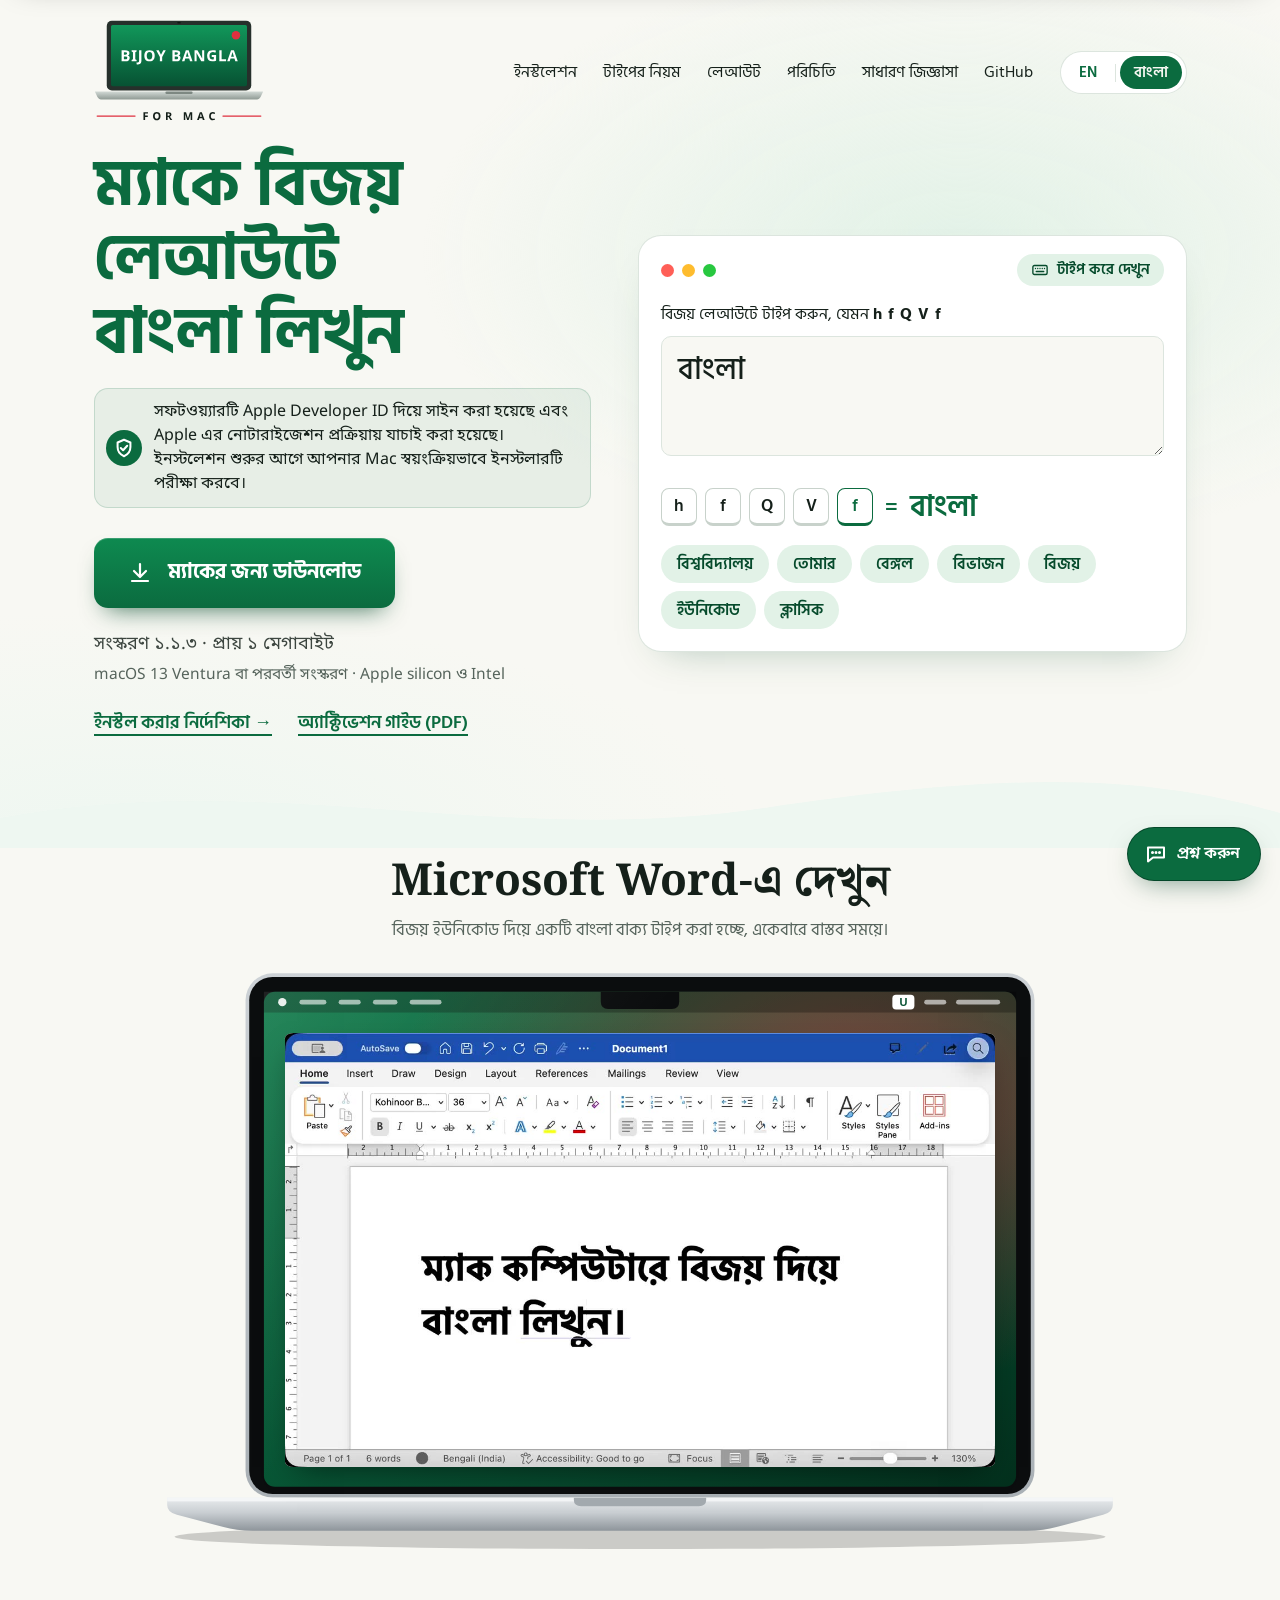
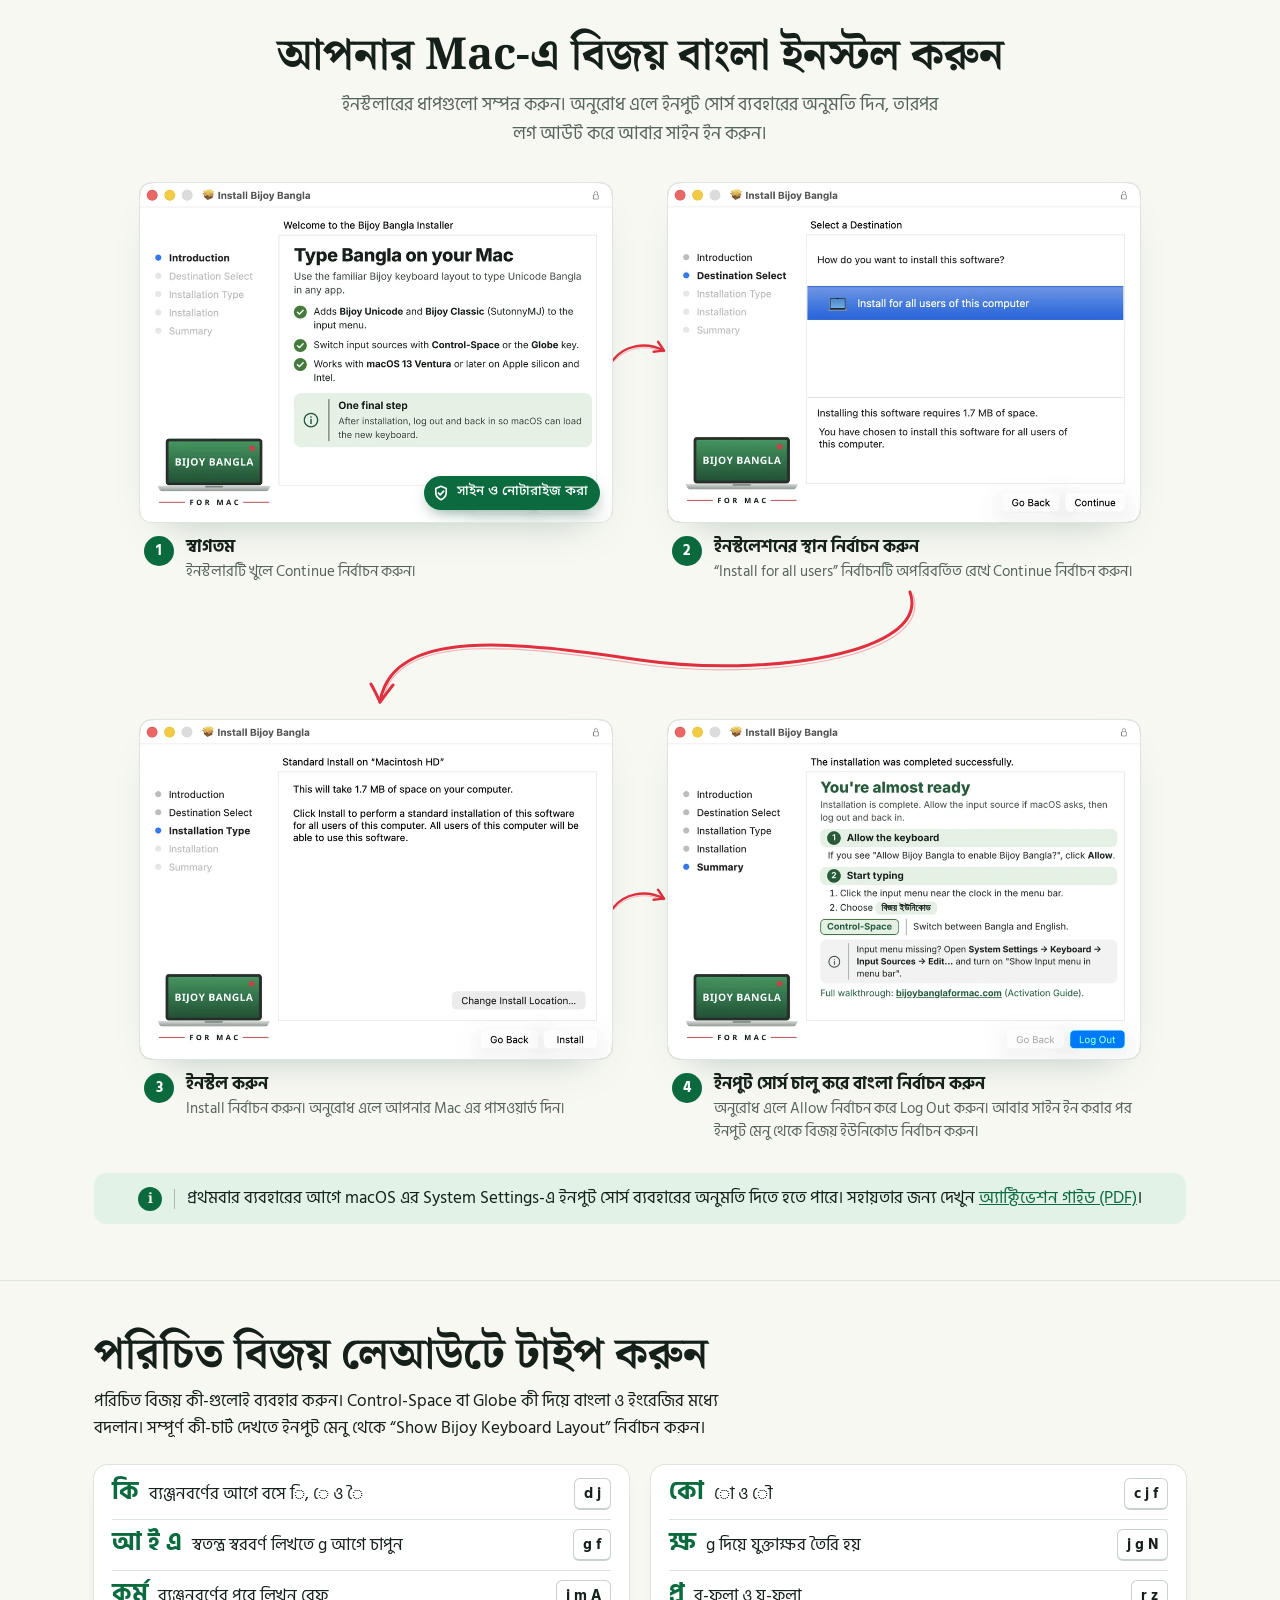
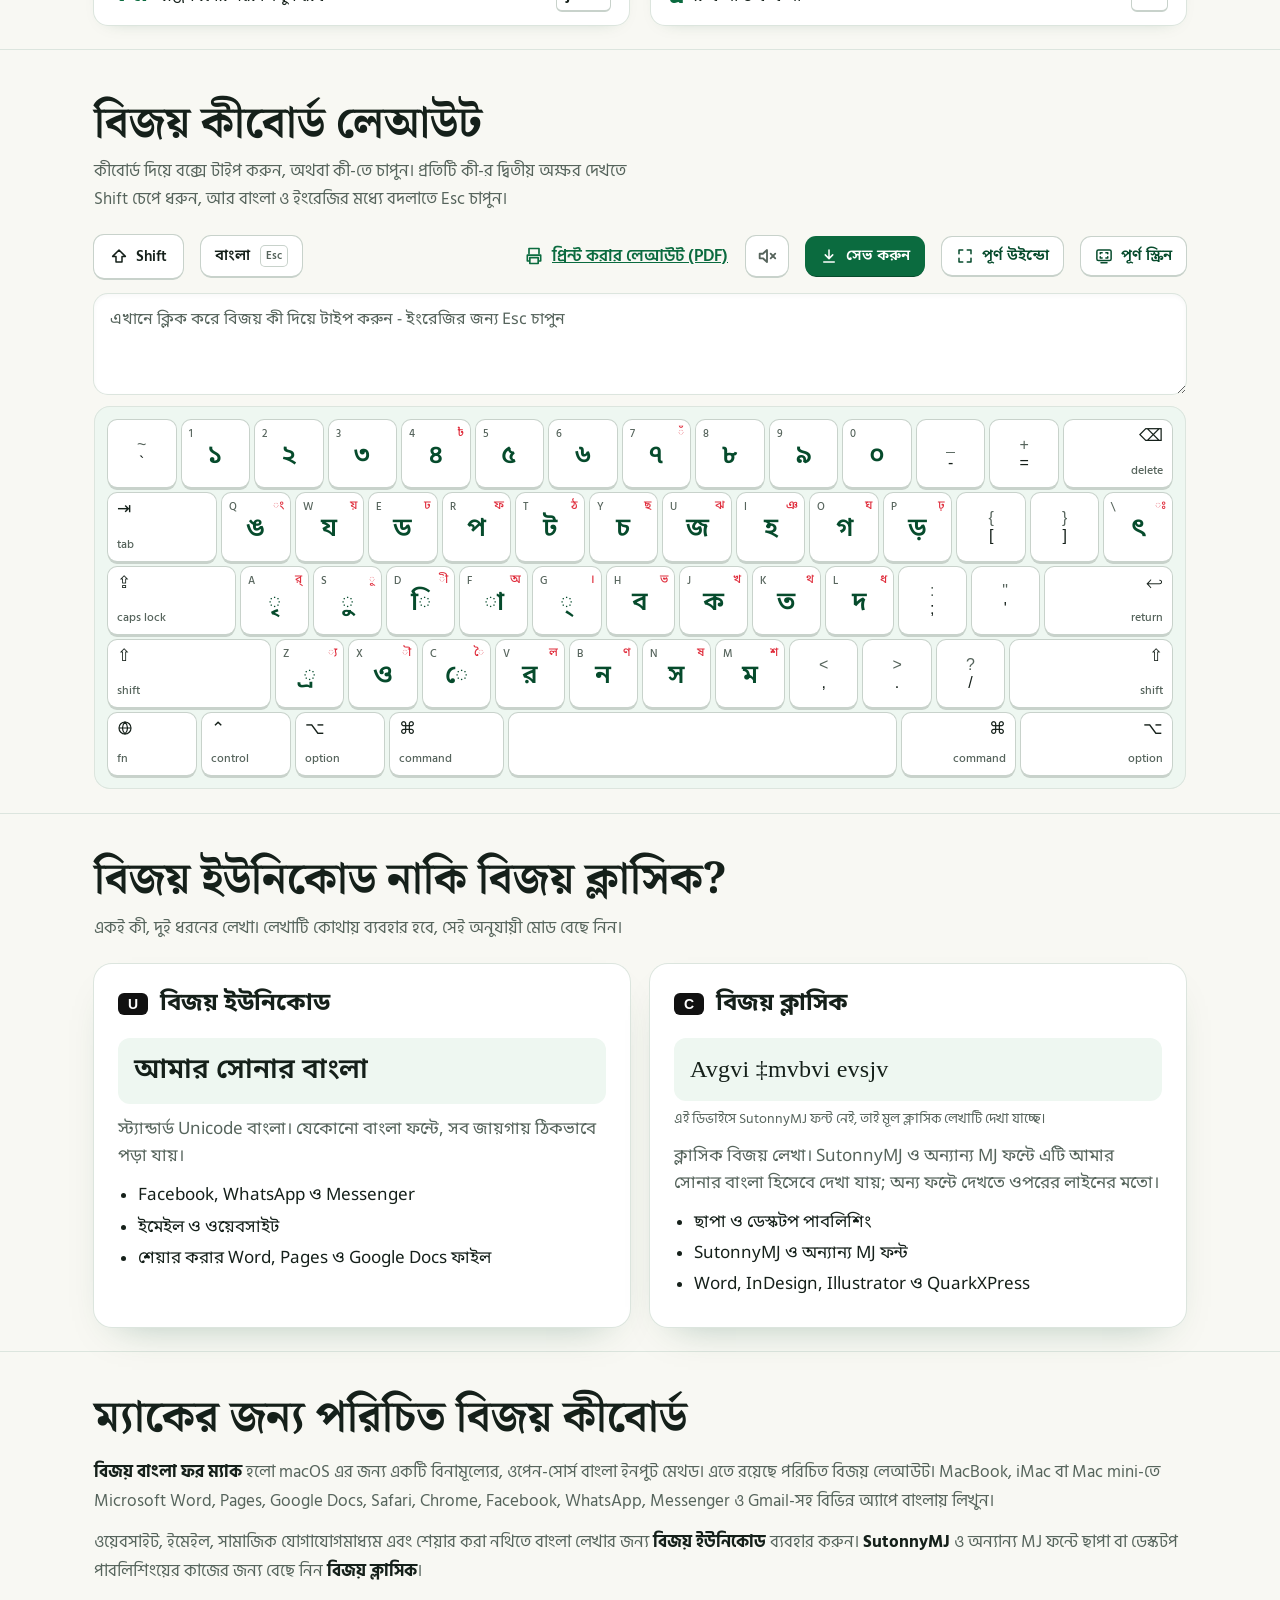
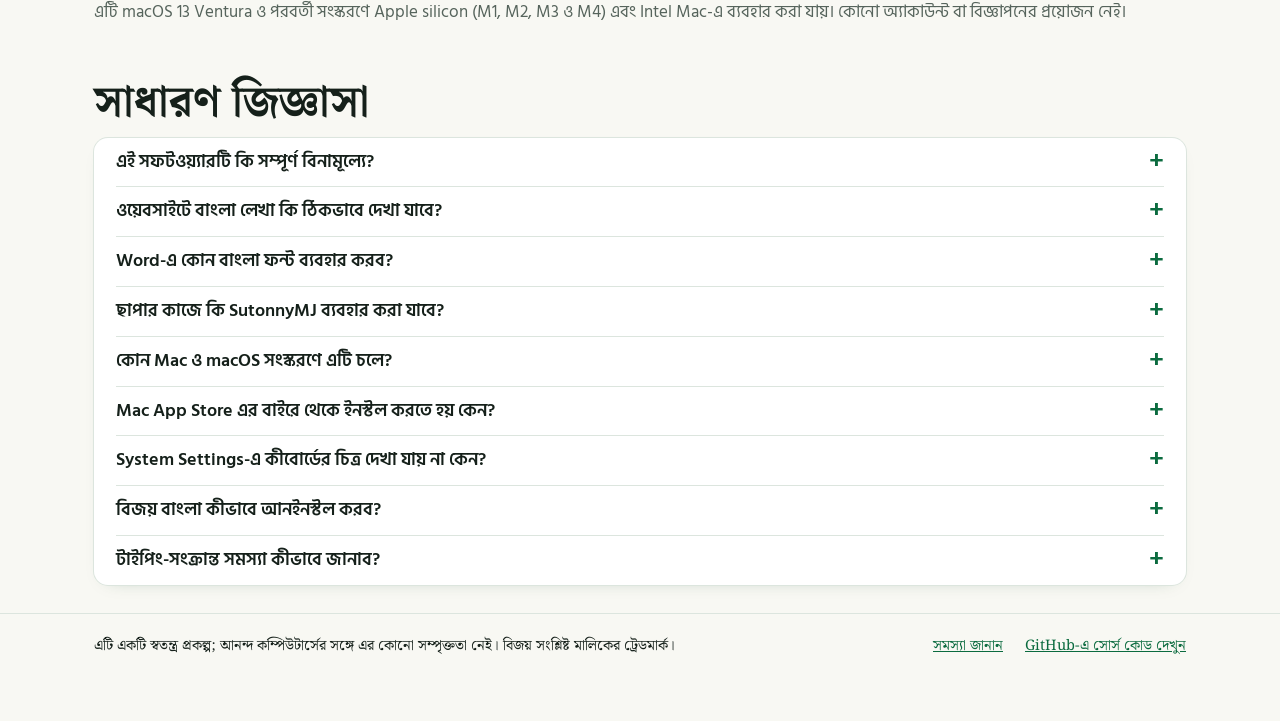
==== docs/bn/index.html @ ac9504be "Ask helper with answers in English and Bangla, keys for any Bangla word, versioned installer downloa" ====
<!DOCTYPE html>
<html lang="bn" data-page="bn">
<head>
<meta charset="utf-8">
<meta name="viewport" content="width=device-width, initial-scale=1">
<title>বিজয় ফর ম্যাক - ম্যাকের জন্য বিনামূল্যের বিজয় বাংলা কীবোর্ড</title>
<meta name="description" content="বিজয় ফর ম্যাক: পরিচিত বিজয় লেআউটে MacBook, iMac ও Mac mini-তে বাংলা লিখুন। ইউনিকোড বাংলা ও SutonnyMJ, macOS 13 ও পরবর্তী সংস্করণের জন্য বিনামূল্যে।">
<meta name="keywords" content="Bijoy for Mac, Bijoy Bangla for Mac, Bijoy Mac, Bijoy keyboard for Mac, Bijoy keyboard for MacBook, Bijoy Bangla MacBook, Bijoy for macOS, Bijoy Bangla macOS, Bijoy Unicode Mac, Bijoy Classic Mac, Bangla keyboard for Mac, Bangla keyboard for MacBook, Bangla keyboard macOS, Bengali keyboard for Mac, Bengali keyboard macOS, Bangla typing on Mac, Bangla typing software for Mac, Bangla input method Mac, Bengali input method Mac, type Bangla on Mac, Bangla font Mac, SutonnyMJ Mac, SutonnyMJ for Mac, MJ font Mac, Bangla DTP Mac, Bijoy Word Mac, Bangla in Microsoft Word Mac, Bijoy Bangla download, Bijoy Bangla free download, free Bangla keyboard, Bijoy Sonoma, Bijoy Sequoia, Bijoy Tahoe, Bijoy Apple silicon, Bijoy M1, বিজয় ফর ম্যাক, বিজয় বাংলা ফর ম্যাক, ম্যাকে বিজয়, ম্যাকবুকে বিজয়, বিজয় কীবোর্ড, বিজয় কিবোর্ড ম্যাক, বিজয় বাংলা ম্যাক, ম্যাকে বাংলা লেখা, ম্যাকে বাংলা টাইপ, ম্যাকবুকে বাংলা লেখা, বাংলা কীবোর্ড ম্যাক, বাংলা কিবোর্ড ম্যাক, বাংলা টাইপ, বিজয় ইউনিকোড, বিজয় ক্লাসিক, সুতন্বী এমজে, সুতন্নি এমজে ম্যাক, বাংলা কীবোর্ড ডাউনলোড, বিজয় ডাউনলোড">
<meta name="author" content="Nasir Ahamed">
<meta name="robots" content="index, follow, max-image-preview:large">
<meta name="theme-color" content="#0B6B3F">
<link rel="canonical" href="https://bijoybanglaformac.com/bn/">
<link rel="alternate" hreflang="en" href="https://bijoybanglaformac.com/">
<link rel="alternate" hreflang="bn" href="https://bijoybanglaformac.com/bn/">
<link rel="alternate" hreflang="x-default" href="https://bijoybanglaformac.com/">
<meta property="og:type" content="website">
<meta property="og:site_name" content="Bijoy Bangla for Mac">
<meta property="og:url" content="https://bijoybanglaformac.com/bn/">
<meta property="og:title" content="বিজয় ফর ম্যাক - ম্যাকের জন্য বিনামূল্যের বিজয় বাংলা কীবোর্ড">
<meta property="og:description" content="বিজয় ফর ম্যাক: পরিচিত বিজয় লেআউটে MacBook, iMac ও Mac mini-তে বাংলা লিখুন। ইউনিকোড বাংলা ও SutonnyMJ, macOS 13 ও পরবর্তী সংস্করণের জন্য বিনামূল্যে।">
<meta property="og:image" content="https://bijoybanglaformac.com/logo.png">
<meta property="og:image:alt" content="Bijoy Bangla for Mac logo: a laptop showing Bijoy Bangla, with FOR MAC underneath">
<meta property="og:locale" content="bn_BD">
<meta property="og:locale:alternate" content="en_GB">
<meta name="twitter:card" content="summary_large_image">
<meta name="twitter:title" content="বিজয় ফর ম্যাক - ম্যাকের জন্য বিনামূল্যের বিজয় বাংলা কীবোর্ড">
<meta name="twitter:description" content="বিজয় ফর ম্যাক: পরিচিত বিজয় লেআউটে MacBook, iMac ও Mac mini-তে বাংলা লিখুন। ইউনিকোড বাংলা ও SutonnyMJ, macOS 13 ও পরবর্তী সংস্করণের জন্য বিনামূল্যে।">
<meta name="twitter:image" content="https://bijoybanglaformac.com/logo.png">
<script type="application/ld+json">
[
 {
  "@context": "https://schema.org",
  "@type": "SoftwareApplication",
  "name": "Bijoy Bangla for Mac",
  "alternateName": [
   "Bijoy for Mac",
   "Bijoy Bangla",
   "Bijoy Keyboard for Mac",
   "Bangla Keyboard for Mac",
   "Bengali Keyboard for Mac",
   "বিজয় ফর ম্যাক",
   "বিজয় বাংলা ফর ম্যাক",
   "বিজয় বাংলা"
  ],
  "softwareVersion": "1.1.4",
  "fileSize": "1 MB",
  "datePublished": "2026-11-09",
  "dateModified": "2026-11-12",
  "screenshot": "https://bijoybanglaformac.com/img/install-1-welcome.webp",
  "description": "A free Bijoy input method for macOS. Type standard Unicode Bangla with Bijoy Unicode, or classic Bijoy text for SutonnyMJ and other MJ fonts with Bijoy Classic.",
  "applicationCategory": "UtilitiesApplication",
  "applicationSubCategory": "Keyboard / Input method",
  "operatingSystem": "macOS 13 Ventura or later",
  "processorRequirements": "Apple Silicon or Intel",
  "inLanguage": [
   "bn",
   "en"
  ],
  "isAccessibleForFree": true,
  "license": "https://opensource.org/licenses/MIT",
  "url": "https://bijoybanglaformac.com/",
  "downloadUrl": "https://github.com/nasirahamed-design/bijoybanglaformac/releases/latest/download/BijoyBangla.pkg",
  "image": "https://bijoybanglaformac.com/logo.png",
  "featureList": [
   "Bijoy keyboard layout for Mac",
   "Unicode Bangla typing",
   "Bijoy Classic output for SutonnyMJ and MJ fonts",
   "Works with Microsoft Word, Pages, browsers and many Mac apps",
   "Switch with Control-Space",
   "Signed and notarized by Apple"
  ],
  "offers": {
   "@type": "Offer",
   "price": "0",
   "priceCurrency": "EUR"
  },
  "author": {
   "@type": "Person",
   "name": "Nasir Ahamed",
   "url": "https://nasir.org"
  }
 },
 {
  "@context": "https://schema.org",
  "@type": "FAQPage",
  "mainEntity": [
   {
    "@type": "Question",
    "name": "Which Bangla Unicode font should I use in Microsoft Word?",
    "acceptedAnswer": {
     "@type": "Answer",
     "text": "Noto Sans Bengali is the best choice for Microsoft Word, Pages and Google Docs. Other good Unicode Bangla fonts are Noto Serif Bengali, Tiro Bangla, Hind Siliguri, Anek Bangla, Baloo Da 2, SolaimanLipi, Kalpurush and Nikosh, and every Mac already has Kohinoor Bangla, Bangla Sangam MN and Bangla MN. SutonnyMJ and other MJ fonts are only for Bijoy Classic."
    }
   },
   {
    "@type": "Question",
    "name": "Is Bijoy Bangla for Mac really free?",
    "acceptedAnswer": {
     "@type": "Answer",
     "text": "Yes. It is free to use, with no trial, account or ads. Its source code is available on GitHub under the MIT licence."
    }
   },
   {
    "@type": "Question",
    "name": "Does it type Unicode Bangla that works on websites and Facebook?",
    "acceptedAnswer": {
     "@type": "Answer",
     "text": "Yes. Bijoy Unicode (বিজয় ইউনিকোড) produces standard Unicode Bangla, which works across browsers, Microsoft Word, Pages, WordPress, Facebook, WhatsApp and other apps that support Bangla text."
    }
   },
   {
    "@type": "Question",
    "name": "Can I type for printing with SutonnyMJ on a Mac?",
    "acceptedAnswer": {
     "@type": "Answer",
     "text": "Yes. Select Bijoy Classic (বিজয় ক্লাসিক) from the input menu, then choose SutonnyMJ or another MJ font in your document. Type with the familiar Bijoy keys to produce classic Bijoy (ANSI-encoded) text for compatible fonts and print workflows."
    }
   },
   {
    "@type": "Question",
    "name": "Which Macs and macOS versions are supported?",
    "acceptedAnswer": {
     "@type": "Answer",
     "text": "macOS 13 Ventura or later, including macOS 14 Sonoma, macOS 15 Sequoia and macOS 26 Tahoe. Compatible with Apple silicon (M1, M2, M3 and M4) and Intel Macs."
    }
   },
   {
    "@type": "Question",
    "name": "Why is it distributed outside the Mac App Store?",
    "acceptedAnswer": {
     "@type": "Answer",
     "text": "Bijoy Bangla for Mac is not distributed through the Mac App Store, so you can download it directly from this website. The installer is signed with a Developer ID and notarized by Apple. macOS verifies it when you open it."
    }
   },
   {
    "@type": "Question",
    "name": "Why does System Settings not show a keyboard diagram?",
    "acceptedAnswer": {
     "@type": "Answer",
     "text": "System Settings shows diagrams for standard keyboard layouts. Bijoy Bangla is an input method that handles Bangla vowel signs and যুক্তাক্ষর, so macOS may show an information notice instead of a diagram. To view the keys, open the input menu in the menu bar and select Show Bijoy Keyboard Layout."
    }
   },
   {
    "@type": "Question",
    "name": "How do I uninstall Bijoy Bangla for Mac?",
    "acceptedAnswer": {
     "@type": "Answer",
     "text": "Open the input menu in the menu bar and select Uninstall Bijoy Bangla. Enter your Mac password when prompted, then log out and sign back in."
    }
   },
   {
    "@type": "Question",
    "name": "How can I report a typing issue?",
    "acceptedAnswer": {
     "@type": "Answer",
     "text": "Open an issue on GitHub and include the keys you pressed and the Bangla text you expected."
    }
   }
  ]
 },
 {
  "@context": "https://schema.org",
  "@type": "WebSite",
  "name": "Bijoy Bangla for Mac",
  "url": "https://bijoybanglaformac.com/",
  "inLanguage": [
   "en",
   "bn"
  ]
 }
]
</script>
<link rel="icon" href="../favicon.svg" type="image/svg+xml">
<link rel="icon" href="../favicon-32.png" type="image/png" sizes="32x32">
<link rel="apple-touch-icon" href="../apple-touch-icon.png">
<link rel="preconnect" href="https://fonts.googleapis.com">
<link rel="preconnect" href="https://fonts.gstatic.com" crossorigin>
<link href="https://fonts.googleapis.com/css2?family=Hind+Siliguri:wght@400;500;600;700&family=Noto+Sans+Bengali:wght@400;500&family=Noto+Serif+Bengali:wght@400;600;700&display=swap" rel="stylesheet">
<style>
:root {
  --green: #0B6B3F;
  --green-2: #0E8A50;
  --green-deep: #064B2C;
  --mint: #E2F2E7;
  --mint-2: #EEF7F1;
  --red: #E0303F;
  --amber: #F2B53C;
  --paper: #F8F8F3;
  --card: #FFFFFF;
  --ink: #15201A;
  --muted: #56645C;
  --line: #DCE5DE;
  --key: #FFFFFF;
  --key-edge: #C8D2CB;
  --shadow: 0 18px 40px -24px rgba(6, 75, 44, .35);
  --sans: "Hind Siliguri", -apple-system, "Segoe UI", sans-serif;
  --serif: "Noto Serif Bengali", Georgia, serif;
}
@media (prefers-color-scheme: dark) {
  :root:not([data-theme="light"]) {
    --green: #5CC896; --green-2: #7AD8AA; --green-deep: #A6E8C6; --mint: #183324; --mint-2: #13261B;
    --paper: #0F1712; --card: #16211A; --ink: #E7EFEA; --muted: #9DB0A5; --line: #2A3A30;
    --key: #223028; --key-edge: #0B110D; --shadow: 0 18px 40px -24px rgba(0, 0, 0, .7);
  }
}
:root[data-theme="dark"] {
  --green: #5CC896; --green-2: #7AD8AA; --green-deep: #A6E8C6; --mint: #183324; --mint-2: #13261B;
  --paper: #0F1712; --card: #16211A; --ink: #E7EFEA; --muted: #9DB0A5; --line: #2A3A30;
  --key: #223028; --key-edge: #0B110D; --shadow: 0 18px 40px -24px rgba(0, 0, 0, .7);
}

* { box-sizing: border-box; }
html { -webkit-text-size-adjust: 100%; touch-action: manipulation; }  /* no double-tap zoom when tapping keys fast; pinch zoom still works */
body { margin: 0; background: var(--paper); color: var(--ink); font: 17px/1.6 var(--sans); }
a { color: var(--green); }
a:focus-visible, button:focus-visible, summary:focus-visible, textarea:focus-visible {
  outline: 3px solid var(--red); outline-offset: 3px; border-radius: 6px;
}
.wrap { max-width: 1140px; margin: 0 auto; padding: 0 24px; }

/* Hero background wash */
.top { position: relative; overflow: hidden; }
.top::before {
  content: ""; position: absolute; inset: 0; z-index: -1;
  background:
    radial-gradient(60% 50% at 75% 30%, var(--mint) 0%, transparent 70%),
    radial-gradient(70% 40% at 10% 100%, var(--mint-2) 0%, transparent 70%);
}
.top svg.wave { position: absolute; left: 0; right: 0; bottom: 0; width: 100%; height: 90px; z-index: -1; }
.top svg.wave path { fill: var(--mint-2); }

/* Header */
header.site { display: grid; grid-template-columns: auto 1fr auto; align-items: center; gap: 16px 28px; padding: 20px 0 6px; }
.brand { display: block; color: var(--ink); line-height: 0; }
.brand .logo { width: 170px; height: auto; display: block; }
nav.site { display: flex; justify-content: flex-end; gap: 26px; font-size: 16px; }
nav.site a { color: var(--ink); text-decoration: none; white-space: nowrap; }
nav.site a:hover { color: var(--green); }
.lang { display: flex; align-items: center; gap: 4px; padding: 4px; border-radius: 999px; background: var(--card); box-shadow: 0 0 0 1px var(--line); }
.lang button {
  font: 600 15px var(--sans); border: 0; border-radius: 999px; padding: 4px 14px; cursor: pointer;
  background: transparent; color: var(--green);
}
.lang button[aria-pressed="true"] { background: var(--green); color: var(--paper); }
.lang i { width: 1px; height: 18px; background: var(--line); }

/* Hero */
.hero { display: grid; grid-template-columns: 1fr 1.1fr; gap: 48px; align-items: center; padding: 18px 0 110px; }
.hero h1 { font: 700 clamp(40px, 5.2vw, 64px)/1.15 var(--sans); text-wrap: balance; margin: 0; color: var(--green-deep); }
:root:not([data-theme="dark"]) .hero h1 { color: var(--green); }
/* Typewriter headline: the hidden copy holds the space so nothing jumps */
.tw { position: relative; }
.tw-ghost { visibility: hidden; }
.tw-text { position: absolute; inset: 0; }
.tw-text.typing::after { content: ""; display: inline-block; width: .06em; height: .9em; margin-left: .06em; vertical-align: -0.08em; background: var(--red); animation: tw-blink 1s steps(1) infinite; }
@keyframes tw-blink { 50% { opacity: 0; } }
.no-tw .tw-ghost { visibility: visible; }
.no-tw .tw-text { display: none; }
/* The headline grows line by line as it types, so everything below follows it
   down instead of sitting under an empty gap. It always keeps one line. */
#twHead { min-height: 1.15em; }
#twHead .tw-ghost { display: none; }
#twHead .tw-text { position: static; }
#twHead.no-tw .tw-ghost { display: inline; }
.hero .trust { display: flex; gap: 12px; align-items: center; margin: 18px 0 0; max-width: 34em; padding: 12px 16px 12px 12px; border-radius: 14px;
  background: color-mix(in srgb, var(--green) 7%, transparent); box-shadow: inset 0 0 0 1px color-mix(in srgb, var(--green) 16%, transparent);
  color: var(--ink); font-size: 16px; line-height: 1.5; }
.hero .trust svg { flex: none; width: 36px; height: 36px; padding: 7px; border-radius: 50%; background: var(--green); color: #fff; }
.hero .trust .tw { flex: 1; }
/* The trust box stays invisible (but keeps its space) until the headline has typed */
.hero .trust { max-height: 0; margin-top: 0; padding-top: 0; padding-bottom: 0; opacity: 0; overflow: hidden;
  transition: max-height .45s ease, margin .45s ease, padding .45s ease, opacity .3s ease; }
.hero .trust.instant { transition: none !important; }
.hero .trust.show { max-height: 12em; margin-top: 18px; padding-top: 12px; padding-bottom: 12px; opacity: 1; transition: max-height .45s ease, margin .45s ease, padding .45s ease, opacity .3s ease .2s; }
@media (prefers-reduced-motion: reduce) { .hero .trust { max-height: none; margin-top: 18px; padding-top: 12px; padding-bottom: 12px; opacity: 1; transition: none; } }
.hero .dl-row { margin-top: 30px; }
html[lang="bn"] .hero .trust { font-family: "Noto Sans Bengali", "Kohinoor Bangla", -apple-system, sans-serif; }
.hero .tag { font-size: 22px; line-height: 1.45; margin: 16px 0 26px; max-width: 30ch; }
.download {
  display: inline-flex; align-items: center; gap: 16px; color: #fff;
  background: linear-gradient(180deg, var(--green-2), var(--green));
  padding: 18px 34px; border-radius: 14px; font-weight: 700; font-size: 21px; text-decoration: none;
  box-shadow: 0 12px 24px -12px rgba(6, 75, 44, .8), inset 0 1px 0 rgba(255,255,255,.18);
}
:root[data-theme="dark"] .download { color: #0F1712; }
@media (prefers-color-scheme: dark) { :root:not([data-theme="light"]) .download { color: #0F1712; } }
.download:hover { filter: brightness(1.06); }
.download svg { width: 24px; height: 24px; flex: none; }
.meta { display: flex; flex-direction: column; align-items: flex-start; gap: 4px; margin-top: 22px; }
.meta .m1 { font-size: 18px; color: var(--ink); opacity: .82; }
.meta .m2 { font-size: 15.5px; color: var(--muted); }
.meta .links { display: flex; flex-wrap: wrap; gap: 6px 26px; margin-top: 18px; }
.meta .how { margin-top: 0; color: var(--green); font-size: 18px; font-weight: 600; text-decoration: underline; text-decoration-thickness: 2px; text-underline-offset: 6px; }
.meta .how:hover { color: var(--green-deep); }
/* Bangla: Noto Sans Bengali reads better than Hind Siliguri at small sizes */
html[lang="bn"] .meta .m1, html[lang="bn"] .meta .m2 { font-family: "Noto Sans Bengali", "Kohinoor Bangla", -apple-system, sans-serif; }

/* Typing demo */
.demo { background: var(--card); border-radius: 22px; padding: 18px 22px 22px; box-shadow: 0 0 0 1px var(--line), var(--shadow); }
.demo-bar { display: flex; align-items: center; gap: 8px; margin-bottom: 16px; }
.demo-bar i { width: 13px; height: 13px; border-radius: 50%; }
.demo-bar i:nth-child(1) { background: #FF5F57; }
.demo-bar i:nth-child(2) { background: #FEBC2E; }
.demo-bar i:nth-child(3) { background: #28C840; }
.badge { margin-left: auto; display: inline-flex; align-items: center; gap: 8px; background: var(--mint); color: var(--green-deep); border-radius: 999px; padding: 4px 14px; font-weight: 600; font-size: 15px; }
:root:not([data-theme="dark"]) .badge { color: var(--green-deep); }
.badge svg { width: 18px; height: 18px; }
.demo label { display: block; font-size: 16px; margin-bottom: 8px; }
.demo label b { letter-spacing: 1px; }
.demo textarea {
  width: 100%; min-height: 120px; resize: vertical; border: 1px solid var(--line); border-radius: 10px;
  background: var(--paper); color: var(--ink); padding: 12px 16px;
  font: 500 30px/1.45 var(--sans); caret-color: var(--green);
}
.strip { display: flex; align-items: center; flex-wrap: wrap; gap: 8px; min-height: 52px; margin: 16px 0 4px; }
.cap {
  min-width: 36px; height: 38px; padding: 0 10px; display: inline-grid; place-items: center;
  background: var(--key); border: 1px solid var(--key-edge); border-bottom-width: 3px; border-radius: 8px;
  font: 600 17px/1 var(--sans); color: var(--ink);
}
.cap.on { border-color: var(--green); color: var(--green); }
.strip .eq { color: var(--green); padding: 0 4px; font-size: 22px; font-weight: 600; }
.strip .result { font: 600 30px/1 var(--sans); color: var(--green); }
.strip .hint { color: var(--muted); font-size: 15px; }
.tries { display: flex; flex-wrap: wrap; gap: 8px; margin-top: 12px; }
.tries button {
  font: 600 16px var(--sans); color: var(--green-deep); background: var(--mint); border: 0;
  border-radius: 999px; padding: 6px 16px; cursor: pointer;
}
.tries button:hover { filter: brightness(.96); }
.touch-note { display: none; font-size: 14px; color: var(--muted); margin: 10px 0 0; }
@media (hover: none) { .touch-note { display: block; } }

/* Install */
section.install { text-align: center; padding: 36px 0 56px; }
.tile { width: 96px; margin: 0 auto 16px; }
.tile svg { width: 100%; height: auto; display: block; }
.mac-hero { width: min(100%, 640px); margin: 0 auto 28px; }
.mac-video { position: relative; width: min(100%, 980px); margin: 0 auto; }
/* The video sits on the MacBook screen like an open window (positions match the 800 x 480 drawing) */
.mac-video .on-screen { position: absolute; left: 13.75%; top: 11.35%; width: 72.5%; height: auto; aspect-ratio: 1280 / 782; border-radius: 1.2%; box-shadow: 0 12px 30px -12px rgba(0, 0, 0, .55); background: #fff; }
.mac-hero svg { width: 100%; height: auto; display: block; }
h2 { font: 700 clamp(32px, 4.4vw, 44px)/1.2 var(--serif); margin: 0 0 8px; }
.sub { color: var(--muted); font-size: 18px; margin: 0 auto 34px; max-width: 62ch; }
ol.steps { list-style: none; margin: 0 auto; padding: 0; max-width: 1000px; display: grid; grid-template-columns: 1fr 56px 1fr; align-items: start; text-align: left; }
ol.steps .shot figure { position: relative; margin: 0 0 14px; border-radius: 12px; overflow: hidden; box-shadow: 0 0 0 1px var(--line), var(--shadow); background: #fff; }
ol.steps .seal { position: absolute; right: 12px; bottom: 12px; display: inline-flex; align-items: center; gap: 7px; padding: 6px 12px 6px 8px; border-radius: 999px;
  background: var(--green); color: #fff; font-size: 13.5px; font-weight: 600; box-shadow: 0 6px 16px -6px rgba(6, 75, 44, .6); }
ol.steps .seal svg { width: 18px; height: 18px; }
html[lang="bn"] ol.steps .seal { font-family: "Noto Sans Bengali", "Kohinoor Bangla", -apple-system, sans-serif; font-weight: 500; }
ol.steps .shot img { display: block; width: 100%; height: auto; aspect-ratio: 880 / 633; object-fit: cover; object-position: top left; }
ol.steps .arrow { align-self: center; margin-top: -60px; display: flex; justify-content: center; }
ol.steps .arrow svg { width: 64px; height: 40px; overflow: visible; }
.hand path { fill: none; stroke: var(--red); stroke-linecap: round; stroke-linejoin: round; }
.hand .ink { stroke-width: 3; }
.hand .ink2 { stroke-width: 1.2; opacity: .35; }
.hand .tip { stroke-width: 3; }
.js .hand .ink, .js .hand .tip { stroke-dasharray: 1; stroke-dashoffset: 1; }
.js .hand .ink2 { opacity: 0; transition: opacity .3s .6s; }
.js .hand.drawn .ink { stroke-dashoffset: 0; transition: stroke-dashoffset .7s cubic-bezier(.5,0,.3,1); }
.js .hand.drawn .tip { stroke-dashoffset: 0; transition: stroke-dashoffset .25s .65s ease-out; }
.js .hand.drawn .ink2 { opacity: .35; }
@media (prefers-reduced-motion: reduce) { .js .hand .ink, .js .hand .tip { stroke-dashoffset: 0; transition: none; } .js .hand .ink2 { opacity: .35; } }
ol.steps .step-head { display: flex; gap: 12px; align-items: flex-start; padding: 0 4px; }
ol.steps .num { flex: none; width: 30px; height: 30px; border-radius: 50%; background: var(--green); color: #fff; display: grid; place-items: center; font-weight: 700; font-size: 15px; }
ol.steps .step-head strong { display: block; font-size: 17px; line-height: 1.3; }
ol.steps .step-head p { margin: 3px 0 0; color: var(--muted); font-size: 15px; line-height: 1.5; }
ol.steps .turn { grid-column: 1 / -1; margin: 0 0 6px; }
ol.steps .turn svg.wide { display: block; width: 100%; height: auto; overflow: visible; }
ol.steps .turn svg.narrow { display: none; }
.bn-mini { font-family: "Kohinoor Bangla", "Hind Siliguri", sans-serif; }

.note-banner {
  display: flex; align-items: center; justify-content: center; gap: 12px; flex-wrap: wrap;
  margin: 30px auto 0; padding: 12px 20px; border-radius: 12px; background: var(--mint); color: var(--ink); font-size: 17px;
}
.note-banner .i { width: 24px; height: 24px; border-radius: 50%; background: var(--green); color: var(--paper); display: grid; place-items: center; font: 700 14px var(--serif); flex: none; }
.note-banner .bar { width: 1px; height: 20px; background: var(--muted); opacity: .4; }

/* Typing rules */
section.typing { padding: 48px 0 24px; border-top: 1px solid var(--line); }
section.typing h2 { margin-bottom: 6px; }
section.typing .lead { margin: 0 0 22px; max-width: 70ch; font-size: 17px; }
.rules { display: grid; grid-template-columns: 1fr 1fr; gap: 22px; }
.rule-card { background: var(--card); border-radius: 14px; padding: 4px 18px; box-shadow: 0 0 0 1px var(--line), 0 6px 18px -14px rgba(6, 75, 44, .4); }
.rule { display: grid; grid-template-columns: 1fr auto; align-items: center; gap: 16px; padding: 9px 0; border-bottom: 1px solid var(--line); }
.rule:last-child { border-bottom: 0; }
.rule .what { font-size: 17px; }
.rule .what b { font: 700 25px/1 var(--sans); color: var(--green); margin-right: 10px; }
.rule kbd { font: 700 15px var(--sans); background: var(--key); border: 1px solid var(--key-edge); border-bottom-width: 2px; border-radius: 6px; padding: 2px 9px; white-space: nowrap; }

/* About (SEO copy) */
section.about { padding: 40px 0 8px; border-top: 1px solid var(--line); }
section.about h2 { margin-bottom: 14px; }
/* Phones: these two longer headings stay on one line */
@media (max-width: 640px) {
  section.modes h2, section.about h2 { font-size: clamp(17px, 5.6vw, 26px); white-space: nowrap; }
}
.about-cols { display: block; }
/* Show only the selected language; the other stays in the page for search engines */
html:not([lang="bn"]) .about-cols .bn-col, html[lang="bn"] .about-cols .en-col { display: none; }
.about-cols p { margin: 0 0 12px; color: var(--muted); max-width: none; }
.about-cols strong { color: var(--ink); }
.bn-col { font-size: 17px; line-height: 1.7; }

/* FAQ */
section.faq { padding: 30px 0 28px; }
.faq-card { background: var(--card); border-radius: 14px; padding: 0 22px; box-shadow: 0 0 0 1px var(--line), 0 6px 18px -14px rgba(6, 75, 44, .4); }
.faq details { border-bottom: 1px solid var(--line); padding: 10px 0; }
.faq details:last-child { border-bottom: 0; }
.faq summary { cursor: pointer; font-weight: 600; font-size: 18px; list-style: none; display: flex; justify-content: space-between; gap: 16px; }
.faq summary::-webkit-details-marker { display: none; }
.faq summary::after { content: "+"; color: var(--green); font-size: 26px; line-height: 1; }
.faq details[open] summary::after { content: "−"; }
.faq .answer ul.font-list { margin: 6px 0 8px; padding-left: 20px; color: var(--muted); }
.faq .answer ul.font-list li { margin: 4px 0; }
.faq .answer ul.font-list b { color: var(--ink); font-weight: 600; }
.faq .answer a { color: var(--green); }
.faq details p { margin: 6px 0 4px; color: var(--muted); max-width: none; padding-right: 32px; }

footer.site { padding: 20px 0 44px; border-top: 1px solid var(--line); color: var(--ink); font-family: var(--serif); font-size: 14.5px; }
footer.site .row { display: flex; flex-wrap: wrap; justify-content: space-between; gap: 12px 32px; }
footer.site p { margin: 0 0 2px; }
footer.site .stats { flex-basis: 100%; display: flex; flex-wrap: wrap; gap: 10px; margin: 6px 0 0; padding: 0; list-style: none; }
footer.site .stats li { display: flex; align-items: center; gap: 10px; padding: 8px 16px 8px 10px; border-radius: 12px;
  background: color-mix(in srgb, var(--ink) 4%, transparent); box-shadow: inset 0 0 0 1px var(--line); }
footer.site .stats svg { flex: none; width: 30px; height: 30px; padding: 6px; border-radius: 50%; background: color-mix(in srgb, var(--green) 12%, transparent); color: var(--green); }
footer.site .stats li.bots svg { background: color-mix(in srgb, var(--ink) 8%, transparent); color: var(--muted); }
footer.site .stats b { display: block; font-size: 17px; line-height: 1.2; color: var(--ink); }
footer.site .stats span { display: block; font-size: 12.5px; line-height: 1.3; color: var(--muted); }
@media (max-width: 640px) {
  footer.site .stats { display: grid; grid-template-columns: repeat(3, 1fr); gap: 8px; }
  footer.site .stats li { flex-direction: column; text-align: center; gap: 6px; padding: 10px 6px; }
}
.dl-row { display: flex; flex-wrap: wrap; align-items: center; gap: 12px 20px; }
.dl-count { color: var(--muted); font-size: 16px; }
.dl-count strong { color: var(--ink); font-size: 20px; font-weight: 700; }
html[lang="bn"] .dl-count { font-family: "Noto Sans Bengali", "Kohinoor Bangla", -apple-system, sans-serif; }

@media (max-width: 1020px) {
}
@media (max-width: 900px) {
  header.site { grid-template-columns: 1fr auto; }
  nav.site { grid-column: 1 / -1; grid-row: 2; justify-content: flex-start; }
    .hero { grid-template-columns: 1fr; gap: 36px; padding-bottom: 80px; }
  .rules { grid-template-columns: 1fr; }
}
@media (max-width: 640px) {
  .brand .logo { width: 130px; }
  body { font-size: 16px; }
  .wrap { padding: 0 16px; }
  ol.steps { grid-template-columns: 1fr; max-width: 460px; }
  ol.steps .arrow, ol.steps .turn { grid-column: auto; height: 56px; margin: 6px 0 10px; display: flex; justify-content: center; align-items: center; }
  ol.steps .arrow svg, ol.steps .turn svg.narrow { display: block; width: 48px; height: 30px; overflow: visible; transform: rotate(80deg); }
  ol.steps .turn svg.wide { display: none; }
  .demo { padding: 14px 14px 18px; }
  .demo textarea { font-size: 26px; }
  .badge { font-size: 13px; }
  /* Phone menu: one row of pills that scrolls sideways, never wraps a label */
  nav.site { gap: 8px; flex-wrap: nowrap; overflow-x: auto; margin: 0 -16px; padding: 4px 16px 6px; scrollbar-width: none; scroll-snap-type: x proximity; scroll-padding-inline: 16px; font-size: 15px;
    -webkit-mask-image: linear-gradient(90deg, #000 calc(100% - 28px), transparent); mask-image: linear-gradient(90deg, #000 calc(100% - 28px), transparent); }
  nav.site::-webkit-scrollbar { display: none; }
  nav.site a { flex: none; scroll-snap-align: start; padding: 7px 14px; border-radius: 999px; background: var(--card); box-shadow: 0 0 0 1px var(--line); line-height: 1.3; }
  nav.site a:last-child { margin-right: 20px; }
}

/* ---------- See it in Word ---------- */
section.see { padding: 8px 0 40px; text-align: center; }
section.see .lead, section.layout .lead, section.modes .lead { color: var(--muted); font-size: 17px; margin: 0 auto 22px; max-width: 62ch; }
.video { margin: 0 auto; max-width: 900px; border-radius: 14px; overflow: hidden; background: #fff; box-shadow: 0 0 0 1px var(--line), 0 30px 60px -30px rgba(6, 75, 44, .45); }
.video video { display: block; width: 100%; height: auto; }

/* ---------- Interactive keyboard ---------- */
section.layout { padding: 48px 0 24px; border-top: 1px solid var(--line); }
section.layout .lead, section.modes .lead { margin-left: 0; }
.kb-tools { display: flex; flex-wrap: wrap; align-items: center; gap: 12px 18px; margin: 0 0 16px; }
.shift-toggle { display: inline-flex; align-items: center; gap: 8px; padding: 9px 16px; border-radius: 10px; border: 0; cursor: pointer;
  background: var(--card); color: var(--ink); font: 600 15px var(--sans); box-shadow: 0 0 0 1px var(--key-edge), 0 2px 0 var(--key-edge); }
.shift-toggle svg { width: 18px; height: 18px; }
.shift-toggle[aria-pressed="true"] { background: var(--green); color: #fff; box-shadow: 0 0 0 1px var(--green), 0 2px 0 var(--green-deep); }
.kb-lang { display: inline-flex; align-items: center; gap: 10px; padding: 9px 14px; border-radius: 10px; border: 0; cursor: pointer;
  background: var(--card); color: var(--ink); font: 600 15px "Noto Sans Bengali", var(--sans); box-shadow: 0 0 0 1px var(--key-edge), 0 2px 0 var(--key-edge); }
.kb-lang kbd { font: 600 11px var(--sans); color: var(--muted); padding: 2px 6px; border-radius: 5px; box-shadow: inset 0 0 0 1px var(--key-edge); }
.kb-lang[aria-pressed="true"] { background: var(--ink); color: var(--paper); }
.kb-lang[aria-pressed="true"] kbd { color: var(--paper); box-shadow: inset 0 0 0 1.5px var(--paper); }
.kb-sound { display: inline-grid; place-items: center; width: 42px; height: 40px; padding: 0; border-radius: 10px; border: 0; cursor: pointer;
  background: var(--card); color: var(--muted); box-shadow: 0 0 0 1px var(--key-edge), 0 2px 0 var(--key-edge); }
.kb-sound svg { width: 22px; height: 22px; }
.kb-sound .wave { display: none; }
.kb-sound[aria-pressed="true"] { color: var(--green-deep); background: var(--mint); }
.kb-sound[aria-pressed="true"] .wave { display: inline; } .kb-sound[aria-pressed="true"] .mute { display: none; }
/* Full screen typing: a phone-only button opens the box and keyboard over the whole screen */
.kb-save { display: inline-flex; align-items: center; gap: 8px; padding: 9px 14px; border-radius: 10px; border: 0; cursor: pointer;
  background: var(--green); color: #fff; font: 600 15px var(--sans); box-shadow: 0 0 0 1px var(--green), 0 2px 0 var(--green-deep); }
:root[data-theme="dark"] .kb-save { color: #0F1712; }
@media (prefers-color-scheme: dark) { :root:not([data-theme="light"]) .kb-save { color: #0F1712; } }
html[lang="bn"] .kb-save { font-family: "Noto Sans Bengali", "Kohinoor Bangla", var(--sans); }
.kb-save svg { width: 18px; height: 18px; }
.kb-save.done { background: var(--mint); color: var(--green-deep); box-shadow: 0 0 0 1px var(--key-edge), 0 2px 0 var(--key-edge); }
/* Small phones in full screen: Save and Close become icons so the top row fits */
@media (max-width: 420px) { .kb-stage.full .kb-save > span, .kb-stage.full .kb-close > span { display: none; } .kb-stage.full .kb-save, .kb-stage.full .kb-close { padding: 9px 12px; } }
.kb-full, .kb-screen, .kb-close { display: none; align-items: center; gap: 8px; padding: 9px 14px; border-radius: 10px; border: 0; cursor: pointer;
  background: var(--card); color: var(--green-deep); font: 600 15px var(--sans); box-shadow: 0 0 0 1px var(--key-edge), 0 2px 0 var(--key-edge); }
html[lang="bn"] .kb-full, html[lang="bn"] .kb-screen, html[lang="bn"] .kb-close { font-family: "Noto Sans Bengali", "Kohinoor Bangla", var(--sans); }
.kb-full svg, .kb-screen svg, .kb-close svg { width: 18px; height: 18px; }
/* Computers get two choices: fill the browser window, or the whole screen (no tabs, address bar or Dock).
   Phones get one, which fills the screen as far as the phone allows. */
.kb-full, .kb-screen { display: inline-flex; }
.kb-full .on-phone { display: none; }
@media (max-width: 640px), (hover: none) and (pointer: coarse) {
  .kb-screen { display: none; }
  .kb-full .on-phone { display: inline; } .kb-full .on-computer { display: none; }
}
.kb-stage.full { position: fixed; inset: 0; z-index: 100; display: flex; flex-direction: column; height: 100vh; height: 100dvh; background: var(--paper);
  padding: env(safe-area-inset-top) 0 env(safe-area-inset-bottom); overflow: hidden; }
.kb-stage.full .kb-tools { flex: none; flex-wrap: nowrap; margin: 0; padding: 10px 12px; gap: 10px; }
.kb-stage.full .shift-toggle, .kb-stage.full .kb-out, .kb-stage.full .kb-pdf, .kb-stage.full .kb-full, .kb-stage.full .kb-screen { display: none; }
.kb-stage.full .kb-close { display: inline-flex; margin-left: auto; }
.kb-stage.full .kb-pad { flex: 1 1 auto; min-height: 0; width: auto; margin: 0 12px 10px; resize: none; }
/* Computer: box and Mac keyboard centred, the keyboard as wide as the window height allows */
/* Computer: box and Mac keyboard use the full width; the keys stretch sideways and their
   height follows the window height, so the keyboard always fits */
.kb-stage.full { --kbw: calc(100vw - 32px); }
.kb-stage.full .kb-row:not(.kb-phone) .kb-key { aspect-ratio: auto; height: clamp(40px, 8.4dvh, 96px); }
.kb-stage.full .kb-row:not(.kb-phone) .kb-key .bn { font-size: clamp(18px, 3.5dvh, 38px); margin-top: 4%; }
.kb-stage.full .kb-row:not(.kb-phone) .kb-key .en { font-size: clamp(11px, 1.4dvh, 15px); }
.kb-stage.full .kb-row:not(.kb-phone) .kb-key .alt { font-size: clamp(12px, 1.6dvh, 17px); }
.kb-stage.full .kb-pad { font-size: clamp(24px, 3.2dvh, 34px); }
.kb-stage.full .kb-tools, .kb-stage.full .kb-pad, .kb-stage.full .kb { width: var(--kbw); margin-left: auto; margin-right: auto; box-sizing: border-box; }
.kb-stage.full .kb-tools { padding: 14px 0; }
.kb-stage.full .kb-pad { margin-bottom: 14px; }
.kb-stage.full .kb { flex: none; margin-bottom: 18px; }
@media (max-width: 640px) {
  .kb-stage.full .kb-tools, .kb-stage.full .kb { width: auto; margin: 0; }
  .kb-stage.full .kb-tools { padding: 10px 12px; }
  .kb-stage.full .kb-pad { width: auto; margin: 0 12px 10px; }
}
.kb-stage.full .kb-phone .kb-key { height: clamp(40px, 7.4dvh, 60px); }
html.kb-full-on, html.kb-full-on body { overflow: hidden; }
.kb-out { min-height: 1.6em; font-size: 17px; color: var(--muted); }
.kb-out b { color: var(--ink); font-size: 24px; margin-left: 6px; }
.kb-pdf { margin-left: auto; display: inline-flex; align-items: center; gap: 8px; color: var(--green); font-weight: 600; }
.kb-pdf svg { width: 20px; height: 20px; }
.kb-pad { display: block; width: 100%; box-sizing: border-box; margin: 0 0 12px; padding: 14px 16px; border-radius: 14px; border: 0; resize: vertical;
  background: var(--card); color: var(--ink); font: 500 24px/1.5 "Noto Sans Bengali", var(--sans); box-shadow: 0 0 0 1px var(--line), inset 0 2px 4px rgba(0,0,0,.03); }
.kb-pad:focus { outline: none; box-shadow: 0 0 0 2px var(--green); }
.kb-pad::placeholder { color: var(--muted); font-size: 16px; font-weight: 400; }
.kb { display: grid; grid-template-columns: minmax(0, 1fr); gap: 6px; padding: 14px; border-radius: 16px; background: var(--mint-2); box-shadow: inset 0 0 0 1px var(--line); }
.kb-row { display: flex; gap: 6px; }
.kb-key { position: relative; flex: 1 1 0; min-width: 0; aspect-ratio: 1 / 1; border: 0; border-radius: 9px; padding: 0; cursor: pointer;
  background: var(--key); color: var(--ink); box-shadow: 0 0 0 1px var(--key-edge), 0 3px 0 var(--key-edge); transition: transform .08s, background .15s; }
.kb-key.wide { aspect-ratio: auto; }
.kb-key .en { position: absolute; left: 7px; top: 5px; font: 500 11px var(--sans); color: var(--muted); }
.kb-key .bn { display: block; font: 600 clamp(15px, 2.2vw, 26px)/1 "Noto Sans Bengali", var(--sans); color: var(--green-deep); margin-top: 10%; }
.kb-key .alt { position: absolute; right: 6px; top: 5px; font: 500 12px "Noto Sans Bengali", var(--sans); color: var(--red); }
.kb.shifted .kb-key .alt { display: none; }
.kb-key.pu { display: flex; flex-direction: column; align-items: center; justify-content: center; gap: 2px; font: 500 clamp(12px, 1.4vw, 16px)/1 -apple-system, "Helvetica Neue", Arial, sans-serif; color: var(--ink); }
.kb-key.pu .top { color: var(--muted); }
.kb.shifted .kb-key.pu .top { color: var(--green); font-weight: 700; }
.kb.shifted .kb-key.pu .bot { color: var(--muted); }
.kb-key.lbl { cursor: default; background: var(--key); box-shadow: 0 0 0 1px var(--key-edge), 0 3px 0 var(--key-edge); font: 500 12px var(--sans); color: var(--muted); }
.kb-key.lbl .sym { position: absolute; top: 7px; font: 400 17px/1 -apple-system, "SF Pro Text", "Segoe UI Symbol", "Noto Sans Symbols 2", "Apple Symbols", sans-serif; color: var(--ink); }
.kb-key.lbl .sym svg { width: 16px; height: 16px; display: block; }
.kb-key.lbl .word { position: absolute; bottom: 7px; font: 500 11.5px var(--sans); color: var(--muted); white-space: nowrap; }
.kb-key.side-l .sym, .kb-key.side-l .word { left: 9px; }
.kb-key.side-r .sym, .kb-key.side-r .word { right: 9px; }
.kb-key.side-c { cursor: default; }
.kb-mods .kb-key { aspect-ratio: auto; height: clamp(40px, 5.2vw, 62px); }
.kb-key.act { cursor: pointer; }
.kb-key.act:hover { background: var(--mint); }
.kb-phone { display: none; }
.kb-phone .kb-key.lbl { aspect-ratio: auto; }
.kb-phone .kb-key .sym { position: static; display: grid; place-items: center; height: 100%; font-size: 18px; }
.kb-phone .act-space .word { position: static; display: grid; place-items: center; height: 100%; }
.kb.english .kb-key .bn { font: 500 clamp(15px, 2vw, 24px)/1 -apple-system, "Helvetica Neue", Arial, sans-serif; color: var(--ink); margin-top: 0; }
.kb-key.act-shift.down { background: var(--green); box-shadow: 0 0 0 1px var(--green), 0 1px 0 var(--green-deep); transform: translateY(2px); }
.kb-key.act-shift.down .sym, .kb-key.act-shift.down .word { color: #fff; }
.kb-key:not(.lbl):hover { background: var(--mint); }
.kb-key.hit { transform: translateY(2px); box-shadow: 0 0 0 1px var(--green), 0 1px 0 var(--green); background: var(--mint); }
@media (max-width: 640px) {
  /* Phone: edge to edge, with big keys like the phone's own keyboard */
  .kb { margin-inline: calc(50% - 50vw); border-radius: 0; gap: 9px; padding: 10px 3px 12px; box-shadow: inset 0 1px 0 var(--line), inset 0 -1px 0 var(--line); }
  .kb-row { gap: 5px; }
  .kb-row:not(.kb-phone) { display: none; }
  .kb-phone { display: flex; }
  .kb-phone .kb-key { aspect-ratio: auto; height: 50px; border-radius: 7px; }
  .kb-phone .kb-key.lbl { display: block; background: var(--mint); }
  .kb-phone .kb-key .en { font-size: 9.5px; left: 4px; top: 3px; }
  .kb-phone .kb-key .bn { font-size: 22px; margin-top: 4px; }
  .kb-phone .kb-key .alt { display: none; }
  .kb.english .kb-phone .kb-key .bn { font-size: 21px; }
  .kb-phone .kb-key.pu { font-size: 19px; }
  .kb-phone .kb-key.pu .top { display: none; }
  .kb.shifted .kb-phone .kb-key.pu .top { display: block; } .kb.shifted .kb-phone .kb-key.pu .bot { display: none; }
  .kb-phone .kb-key .sym { font-size: 20px; }
  .kb-phone .act-space .word { font-size: 14px; }
  .kb-pdf { margin-left: 0; }
  /* Shift is clearly on: solid green key with a white arrow; double tap locks it (⇪) */
  .kb-phone .kb-key.act-shift.down { background: var(--green); box-shadow: 0 0 0 1px var(--green), 0 2px 0 var(--green-deep); transform: none; }
  .kb-phone .kb-key.act-shift.down .sym { color: #fff; font-weight: 700; font-size: 24px; }
}

/* ---------- Unicode or Classic ---------- */
section.modes { padding: 40px 0 24px; border-top: 1px solid var(--line); }
.mode-cards { display: grid; grid-template-columns: 1fr 1fr; gap: 20px; }
.mode { padding: 24px; border-radius: 18px; background: var(--card); box-shadow: 0 0 0 1px var(--line), var(--shadow); }
.mode-head { display: flex; align-items: center; gap: 12px; }
.mode-badge { display: grid; place-items: center; width: 30px; height: 22px; border-radius: 6px; background: #111; color: #fff; font: 700 14px -apple-system, "Helvetica Neue", Arial, sans-serif; }
.mode h3 { margin: 0; font: 700 24px "Noto Sans Bengali", var(--sans); }
.mode .sample { margin: 18px 0 12px; padding: 14px 16px; border-radius: 12px; background: var(--mint-2); font: 600 28px/1.35 "Noto Sans Bengali", var(--sans); color: var(--ink); }
/* Uses SutonnyMJ when the visitor has it installed (it is not served from this site) */
.mode .sample.ansi { font: 500 24px/1.45 "SutonnyMJ", "SutonnyOMJ", Georgia, "Times New Roman", serif; letter-spacing: .01em; }
.mode .sample.ansi.mj { font-size: 30px; font-weight: 400; letter-spacing: 0; }
.ansi-note { margin: -4px 0 12px; font-size: 13.5px; color: var(--muted); }
.ansi-note b { color: var(--green); }
.ansi-note code { font: 13px Georgia, serif; }
.mode .sample img.mj-pic { display: block; height: 1.3em; width: auto; }
.mode .mode-note { margin: 0 0 12px; color: var(--muted); }
.mode ul { margin: 0; padding-left: 20px; }
.mode li { margin: 4px 0; }
@media (max-width: 760px) { .mode-cards { grid-template-columns: 1fr; } }

/* ---------- What's new ---------- */
section.news { padding: 40px 0 8px; border-top: 1px solid var(--line); }
.releases { list-style: none; margin: 18px 0 14px; padding: 0; display: grid; gap: 14px; }
.releases li { display: grid; grid-template-columns: 150px 1fr; gap: 6px 24px; padding: 16px 20px; border-radius: 14px; background: var(--card); box-shadow: 0 0 0 1px var(--line); }
.releases .rel-tag { font: 700 18px var(--sans); color: var(--green); }
.releases .rel-date { display: block; font-size: 13.5px; color: var(--muted); }
.releases ul { margin: 0; padding-left: 18px; }
.releases ul li { display: list-item; padding: 0; background: none; box-shadow: none; border-radius: 0; margin: 2px 0; }
.all-rel { color: var(--green); font-weight: 600; }
@media (max-width: 640px) { .releases li { grid-template-columns: 1fr; } }

/* ---------- Sticky download bar ---------- */
.stick { position: fixed; inset: 0 0 auto 0; z-index: 50; transform: translateY(-110%); transition: transform .3s ease;
  background: color-mix(in srgb, var(--paper) 88%, transparent); -webkit-backdrop-filter: saturate(1.4) blur(12px); backdrop-filter: saturate(1.4) blur(12px);
  box-shadow: 0 1px 0 var(--line), 0 10px 30px -20px rgba(0, 0, 0, .35); }
.stick.on { transform: none; }
section[id] { scroll-margin-top: 66px; }   /* menu links land below the floating bar */
.stick .wrap { display: flex; align-items: center; justify-content: space-between; gap: 16px; height: 58px; }
.stick-brand { display: flex; align-items: center; gap: 12px; color: var(--ink); text-decoration: none; font: 700 15px var(--sans); letter-spacing: .08em; }
.stick-brand img { display: block; height: 44px; width: auto; }
.stick-dl { display: inline-flex; align-items: center; gap: 8px; padding: 8px 16px; border-radius: 10px; color: #fff; text-decoration: none; font: 700 15px var(--sans);
  background: linear-gradient(180deg, var(--green-2), var(--green)); }
:root[data-theme="dark"] .stick-dl { color: #0F1712; }
@media (prefers-color-scheme: dark) { :root:not([data-theme="light"]) .stick-dl { color: #0F1712; } }
.stick-dl svg { width: 18px; height: 18px; }
@media (max-width: 480px) { .stick-brand span { display: none; } }
/* Section menu in the floating bar: computers and tablets only, phones keep logo + Download */
.stick-nav { display: flex; gap: 4px; margin: 0 auto; }
.stick-nav a { padding: 7px 13px; border-radius: 999px; color: var(--ink); text-decoration: none; font-size: 15px; font-weight: 500; white-space: nowrap; transition: background .2s, color .2s; }
.stick-nav a:hover { color: var(--green); }
.stick-nav a.here { background: var(--mint); color: var(--green-deep); font-weight: 600; }
html[lang="bn"] .stick-nav a { font-family: "Noto Sans Bengali", "Kohinoor Bangla", -apple-system, sans-serif; }
@media (max-width: 1080px) { .stick-brand span { display: none; } }
@media (max-width: 760px) { .stick-nav { display: none; } }
@media (prefers-reduced-motion: reduce) { .stick { transition: none; } }

/* ---------- Back to top ---------- */
/* ---------- "Ask a question" helper (helper.js) ---------- */
.hk-open { position: fixed; right: 20px; bottom: 20px; z-index: 45; display: inline-flex; align-items: center; gap: 9px; height: 52px; padding: 0 20px 0 16px;
  border: 0; border-radius: 999px; cursor: pointer; background: var(--green); color: #fff; font: 600 16px var(--sans);
  box-shadow: 0 10px 28px -10px rgba(4, 60, 34, .55), 0 0 0 1px var(--green-deep); }
.hk-open svg { width: 24px; height: 24px; }
html[lang="bn"] .hk-open, html[lang="bn"] .hk-box { font-family: "Noto Sans Bengali", "Kohinoor Bangla", var(--sans); }
:root[data-theme="dark"] .hk-open { color: #0F1712; }
@media (prefers-color-scheme: dark) { :root:not([data-theme="light"]) .hk-open { color: #0F1712; } }
html .to-top { bottom: 86px; }   /* sits above the Ask button */
html.kb-full-on .hk-open, html.hk-on .hk-open, html.kb-full-on .hk-box { display: none; }
.hk-box { position: fixed; right: 20px; bottom: 20px; z-index: 60; width: 380px; height: min(600px, calc(100dvh - 40px)); display: flex; flex-direction: column;
  border-radius: 18px; overflow: hidden; background: var(--paper); box-shadow: 0 24px 60px -20px rgba(0, 0, 0, .45), 0 0 0 1px var(--line); }
.hk-box[hidden] { display: none; }
.hk-head { display: flex; align-items: center; gap: 12px; padding: 14px 14px 14px 18px; background: var(--green); color: #fff; }
.hk-head img { flex: none; border-radius: 6px; background: #fff; padding: 2px; }
.hk-head div { flex: 1; min-width: 0; line-height: 1.3; }
.hk-head b { display: block; font-size: 16px; }
.hk-head small { display: block; font-size: 13px; opacity: .85; }
.hk-x { flex: none; display: grid; place-items: center; width: 36px; height: 36px; border: 0; border-radius: 10px; background: rgba(255, 255, 255, .14); color: #fff; cursor: pointer; }
.hk-x svg { width: 20px; height: 20px; }
.hk-log { flex: 1; overflow-y: auto; padding: 16px 14px 8px; display: flex; flex-direction: column; gap: 10px; overscroll-behavior: contain; }
.hk-msg { max-width: 88%; padding: 10px 14px; border-radius: 16px; font-size: 15px; line-height: 1.55; overflow-wrap: anywhere; }
.hk-msg.bot { align-self: flex-start; background: var(--card); color: var(--ink); border-bottom-left-radius: 5px; box-shadow: 0 0 0 1px var(--line); }
.hk-msg.me { align-self: flex-end; background: var(--green); color: #fff; border-bottom-right-radius: 5px; }
:root[data-theme="dark"] .hk-msg.me, :root[data-theme="dark"] .hk-head { color: #0F1712; }
@media (prefers-color-scheme: dark) { :root:not([data-theme="light"]) .hk-msg.me, :root:not([data-theme="light"]) .hk-head { color: #0F1712; } }
.hk-msg a { color: var(--green); font-weight: 600; }
.hk-msg ol, .hk-msg ul { margin: 6px 0; padding-left: 20px; }
.hk-msg li { margin: 3px 0; }
.hk-msg kbd { display: inline-block; min-width: 1.6em; padding: 1px 6px; border-radius: 6px; text-align: center; font: 600 13px/1.5 var(--sans); color: var(--ink);
  background: var(--key, #fff); box-shadow: 0 0 0 1px var(--key-edge), 0 2px 0 var(--key-edge); margin: 2px 0; }
.hk-shift { white-space: nowrap; }
.hk-word { display: flex; flex-wrap: wrap; align-items: center; gap: 6px 10px; margin: 10px 0 4px; }
.hk-bn { font: 600 24px/1.2 "Noto Sans Bengali", var(--sans); color: var(--green-deep); min-width: 2em; }
.hk-keys { display: inline-flex; flex-wrap: wrap; gap: 5px; align-items: center; }
.hk-miss { color: var(--muted); font-size: 14px; }
.hk-note { margin: 8px 0 0; font-size: 13px; color: var(--muted); }
.hk-chips { display: flex; flex-wrap: wrap; gap: 8px; margin: 2px 0 6px; }
.hk-chips button { border: 0; cursor: pointer; padding: 7px 12px; border-radius: 999px; background: var(--mint); color: var(--green-deep); font: 500 14px var(--sans); box-shadow: inset 0 0 0 1px var(--key-edge); }
html[lang="bn"] .hk-chips button { font-family: "Noto Sans Bengali", "Kohinoor Bangla", var(--sans); }
.hk-chips button:hover { background: var(--green); color: #fff; }
.hk-typing { display: inline-flex; gap: 4px; padding: 14px; }
.hk-typing span { width: 7px; height: 7px; border-radius: 50%; background: var(--muted); animation: hk-dot 1s infinite ease-in-out; }
.hk-typing span:nth-child(2) { animation-delay: .15s; } .hk-typing span:nth-child(3) { animation-delay: .3s; }
@keyframes hk-dot { 0%, 80%, 100% { opacity: .25; } 40% { opacity: 1; } }
@media (prefers-reduced-motion: reduce) { .hk-typing span { animation: none; } }
.hk-form { display: flex; gap: 8px; padding: 10px 12px calc(12px + env(safe-area-inset-bottom)); border-top: 1px solid var(--line); background: var(--paper); }
.hk-form input { flex: 1; min-width: 0; height: 44px; padding: 0 14px; border: 0; border-radius: 12px; background: var(--card); color: var(--ink);
  font: 16px "Noto Sans Bengali", var(--sans); box-shadow: inset 0 0 0 1px var(--line); }
.hk-form input:focus { outline: none; box-shadow: inset 0 0 0 2px var(--green); }
.hk-form button { flex: none; width: 44px; height: 44px; display: grid; place-items: center; border: 0; border-radius: 12px; background: var(--green); color: #fff; cursor: pointer; }
.hk-form button svg { width: 22px; height: 22px; }
@media (max-width: 640px) {
  .hk-open { right: 14px; bottom: 14px; height: 48px; padding: 0 16px 0 13px; font-size: 15px; }
  html .to-top { bottom: 72px; }
  .hk-box { inset: 0; right: 0; bottom: 0; width: auto; height: 100dvh; border-radius: 0; }
}
.to-top { position: fixed; right: 20px; bottom: 20px; z-index: 40; display: grid; place-items: center; width: 48px; height: 48px; border-radius: 50%;
  background: var(--green); color: #fff; box-shadow: 0 10px 24px -10px rgba(6, 75, 44, .7); opacity: 0; transform: translateY(12px); transition: opacity .25s, transform .25s; }
.to-top.on { opacity: 1; transform: none; }
.to-top:hover { background: var(--green-deep); }
.to-top svg { width: 22px; height: 22px; }
:root[data-theme="dark"] .to-top { color: #0F1712; }
@media (prefers-color-scheme: dark) { :root:not([data-theme="light"]) .to-top { color: #0F1712; } }
@media (max-width: 640px) { .to-top { right: 14px; bottom: 14px; width: 44px; height: 44px; } }

/* ---------- Footer links ---------- */
.foot-links { display: flex; flex-wrap: wrap; gap: 6px 22px; }
html[lang="bn"] .kb-out, html[lang="bn"] .mode .mode-note, html[lang="bn"] .mode li, html[lang="bn"] .releases .rel-date { font-family: "Noto Sans Bengali", "Kohinoor Bangla", -apple-system, sans-serif; }
</style>
</head>
<body>
<div class="stick" aria-hidden="true" inert>
  <div class="wrap">
    <a class="stick-brand" href="#"><picture><source srcset="logo-dark.svg" media="(prefers-color-scheme: dark)"><img src="../logo.svg" width="71" height="44" alt=""></picture><span>BIJOY BANGLA FOR MAC</span></a>
    <nav class="stick-nav" aria-label="Sections">
      <a href="#install" data-i18n="navInstall">ইনস্টলেশন</a>
      <a href="#typing" data-i18n="navTyping">টাইপের নিয়ম</a>
      <a href="#layout" data-i18n="navLayout">লেআউট</a>
      <a href="#about" data-i18n="navAbout">পরিচিতি</a>
      <a href="#faq" data-i18n="navFaq">সাধারণ জিজ্ঞাসা</a>
    </nav>
    <a class="stick-dl" href="https://github.com/nasirahamed-design/bijoybanglaformac/releases/latest/download/BijoyBangla.pkg"><svg viewBox="0 0 24 24" fill="none" stroke="currentColor" stroke-width="2.4" stroke-linecap="round" stroke-linejoin="round" aria-hidden="true"><path d="M12 3v12M6 10l6 6 6-6M4 20h16"/></svg><span data-i18n="download">ম্যাকের জন্য ডাউনলোড</span></a>
  </div>
</div>

<div class="top">
  <div class="wrap">
    <header class="site">
      <a class="brand" href="/" aria-label="Bijoy Bangla for Mac home page">
        <svg class="logo" viewBox="0 0 400 248" role="img" aria-label="Bijoy Bangla for Mac">
  <title>Bijoy Bangla for Mac</title>
  <defs>
    <linearGradient id="bbm-scr" x1="0" y1="0" x2="0" y2="1"><stop offset="0" stop-color="#11975A"/><stop offset="1" stop-color="#075233"/></linearGradient>
    <linearGradient id="bbm-base" x1="0" y1="0" x2="0" y2="1"><stop offset="0" stop-color="#D3DAD6"/><stop offset="1" stop-color="#8F9A94"/></linearGradient>
  </defs>
  <rect x="30" y="2" width="340" height="164" rx="12" fill="#26302B"/>
  <rect x="40" y="12" width="320" height="144" rx="4" fill="url(#bbm-scr)"/>
  <rect x="196" y="5" width="8" height="3" rx="1.5" fill="#0F1712"/>
  <circle cx="334" cy="36" r="10" fill="#E0303F"/>
  <path d="M2 168 H398 L392 181 Q389 187 380 187 H20 Q11 187 8 181 Z" fill="url(#bbm-base)"/>
  <rect x="168" y="168" width="64" height="6" rx="3" fill="#7D8882"/>
  <path transform="translate(61.68 97)" d="M11.232 -25.703999999999997Q16.38 -25.703999999999997 19.008 -24.263999999999996Q21.636 -22.823999999999998 21.636 -19.188Q21.636 -16.991999999999997 20.61 -15.479999999999997Q19.584 -13.967999999999998 17.676 -13.643999999999998V-13.463999999999999Q18.971999999999998 -13.212 20.016 -12.564Q21.06 -11.915999999999999 21.671999999999997 -10.692Q22.284 -9.468 22.284 -7.451999999999999Q22.284 -3.9599999999999995 19.764 -1.9799999999999998Q17.244 0.0 12.851999999999999 0.0H3.2399999999999998V-25.703999999999997ZM11.844 -15.515999999999998Q14.219999999999999 -15.515999999999998 15.137999999999998 -16.272Q16.055999999999997 -17.028 16.055999999999997 -18.468Q16.055999999999997 -19.944 14.975999999999999 -20.592Q13.895999999999999 -21.24 11.556 -21.24H8.676V-15.515999999999998ZM8.676 -11.196V-4.5H12.239999999999998Q14.687999999999999 -4.5 15.659999999999998 -5.454Q16.631999999999998 -6.4079999999999995 16.631999999999998 -7.991999999999999Q16.631999999999998 -9.431999999999999 15.642 -10.314Q14.652 -11.196 12.059999999999999 -11.196ZM38.544 0.0H26.843999999999998V-3.0959999999999996L29.975999999999996 -4.536V-21.168L26.843999999999998 -22.607999999999997V-25.703999999999997H38.544V-22.607999999999997L35.41199999999999 -21.168V-4.536L38.544 -3.0959999999999996ZM41.736 7.56Q40.692 7.56 39.9 7.433999999999999Q39.108 7.308 38.532 7.164V2.6279999999999997Q39.108 2.772 39.738 2.88Q40.367999999999995 2.988 41.088 2.988Q42.024 2.988 42.798 2.628Q43.571999999999996 2.268 44.004 1.2599999999999998Q44.436 0.252 44.436 -1.6199999999999999V-25.703999999999997H49.872V-1.656Q49.872 1.656 48.846000000000004 3.6899999999999995Q47.82 5.723999999999999 45.983999999999995 6.6419999999999995Q44.147999999999996 7.56 41.736 7.56ZM81.17999999999999 -12.888Q81.17999999999999 -8.892 79.86599999999999 -5.922Q78.55199999999999 -2.952 75.85199999999999 -1.296Q73.15199999999999 0.36 68.94 0.36Q64.764 0.36 62.04599999999999 -1.296Q59.327999999999996 -2.952 58.013999999999996 -5.9399999999999995Q56.699999999999996 -8.927999999999999 56.699999999999996 -12.924Q56.699999999999996 -16.919999999999998 58.013999999999996 -19.872Q59.327999999999996 -22.823999999999998 62.04599999999999 -24.461999999999996Q64.764 -26.099999999999998 68.976 -26.099999999999998Q73.15199999999999 -26.099999999999998 75.85199999999999 -24.461999999999996Q78.55199999999999 -22.823999999999998 79.86599999999999 -19.854Q81.17999999999999 -16.884 81.17999999999999 -12.888ZM62.42399999999999 -12.888Q62.42399999999999 -8.856 63.971999999999994 -6.534Q65.52 -4.212 68.94 -4.212Q72.43199999999999 -4.212 73.94399999999999 -6.534Q75.45599999999999 -8.856 75.45599999999999 -12.888Q75.45599999999999 -16.956 73.94399999999999 -19.259999999999998Q72.43199999999999 -21.564 68.976 -21.564Q65.52 -21.564 63.971999999999994 -19.259999999999998Q62.42399999999999 -16.956 62.42399999999999 -12.888ZM96.0 -15.12 101.364 -25.703999999999997H107.232L98.7 -10.008V0.0H93.3V-9.828L84.768 -25.703999999999997H90.672ZM130.824 -25.703999999999997Q135.972 -25.703999999999997 138.60000000000002 -24.263999999999996Q141.228 -22.823999999999998 141.228 -19.188Q141.228 -16.991999999999997 140.202 -15.479999999999997Q139.176 -13.967999999999998 137.268 -13.643999999999998V-13.463999999999999Q138.564 -13.212 139.608 -12.564Q140.652 -11.915999999999999 141.264 -10.692Q141.876 -9.468 141.876 -7.451999999999999Q141.876 -3.9599999999999995 139.356 -1.9799999999999998Q136.836 0.0 132.444 0.0H122.832V-25.703999999999997ZM131.436 -15.515999999999998Q133.812 -15.515999999999998 134.73000000000002 -16.272Q135.648 -17.028 135.648 -18.468Q135.648 -19.944 134.56799999999998 -20.592Q133.488 -21.24 131.148 -21.24H128.268V-15.515999999999998ZM128.268 -11.196V-4.5H131.832Q134.28 -4.5 135.252 -5.454Q136.224 -6.4079999999999995 136.224 -7.991999999999999Q136.224 -9.431999999999999 135.23399999999998 -10.314Q134.244 -11.196 131.652 -11.196ZM164.256 0.0 162.384 -6.119999999999999H153.024L151.152 0.0H145.284L154.356 -25.811999999999998H161.016L170.124 0.0ZM159.21599999999998 -16.668Q159.036 -17.279999999999998 158.748 -18.215999999999998Q158.45999999999998 -19.151999999999997 158.17199999999997 -20.124Q157.884 -21.096 157.70399999999998 -21.816Q157.524 -21.096 157.218 -20.034Q156.91199999999998 -18.971999999999998 156.642 -18.018Q156.37199999999999 -17.064 156.22799999999998 -16.668L154.392 -10.691999999999998H161.088ZM197.652 0.0H190.74L179.54399999999998 -19.439999999999998H179.4Q179.47199999999998 -17.604 179.56199999999998 -15.767999999999999Q179.652 -13.931999999999999 179.724 -12.095999999999998V0.0H174.864V-25.703999999999997H181.74L192.9 -6.444H193.00799999999998Q192.97199999999998 -8.244 192.89999999999998 -10.008Q192.828 -11.771999999999998 192.756 -13.536V-25.703999999999997H197.652ZM215.388 -14.435999999999998H225.576V-1.1159999999999999Q223.56 -0.43199999999999994 221.382 -0.035999999999999976Q219.204 0.36 216.432 0.36Q210.672 0.36 207.576 -3.0239999999999996Q204.48 -6.4079999999999995 204.48 -12.888Q204.48 -16.919999999999998 206.046 -19.872Q207.612 -22.823999999999998 210.6 -24.443999999999996Q213.588 -26.063999999999997 217.908 -26.063999999999997Q219.95999999999998 -26.063999999999997 221.94 -25.631999999999998Q223.92 -25.2 225.54 -24.479999999999997L223.74 -20.124Q222.552 -20.735999999999997 221.04 -21.131999999999998Q219.528 -21.528 217.87199999999999 -21.528Q215.49599999999998 -21.528 213.75 -20.448Q212.004 -19.368 211.05 -17.406Q210.096 -15.443999999999999 210.096 -12.78Q210.096 -10.26 210.78 -8.315999999999999Q211.464 -6.372 212.94 -5.273999999999999Q214.416 -4.175999999999999 216.792 -4.175999999999999Q217.944 -4.175999999999999 218.754 -4.283999999999999Q219.564 -4.3919999999999995 220.248 -4.536V-9.899999999999999H215.388ZM233.196 0.0V-25.703999999999997H238.63199999999998V-4.5H249.072V0.0ZM270.768 0.0 268.896 -6.119999999999999H259.536L257.664 0.0H251.796L260.868 -25.811999999999998H267.528L276.63599999999997 0.0ZM265.728 -16.668Q265.548 -17.279999999999998 265.26 -18.215999999999998Q264.972 -19.151999999999997 264.68399999999997 -20.124Q264.396 -21.096 264.216 -21.816Q264.036 -21.096 263.73 -20.034Q263.424 -18.971999999999998 263.154 -18.018Q262.884 -17.064 262.74 -16.668L260.904 -10.691999999999998H267.59999999999997Z" fill="#fff"/>
  <rect x="6" y="224.5" width="92.04" height="3" rx="1.5" fill="#E0303F"/>
  <rect x="301.96" y="224.5" width="92.04" height="3" rx="1.5" fill="#E0303F"/>
  <path transform="translate(114.04 235.5)" d="M6.2139999999999995 0.0H2.34V-18.564H12.974V-15.34H6.2139999999999995V-10.556H12.506V-7.332H6.2139999999999995ZM42.462 -9.308Q42.462 -6.422 41.513000000000005 -4.277Q40.564 -2.132 38.614000000000004 -0.936Q36.664 0.26 33.622 0.26Q30.606 0.26 28.643 -0.936Q26.68 -2.132 25.731 -4.29Q24.782 -6.4479999999999995 24.782 -9.334Q24.782 -12.219999999999999 25.731 -14.351999999999999Q26.68 -16.483999999999998 28.643 -17.666999999999998Q30.606 -18.849999999999998 33.647999999999996 -18.849999999999998Q36.664 -18.849999999999998 38.614000000000004 -17.666999999999998Q40.564 -16.483999999999998 41.513000000000005 -14.338999999999999Q42.462 -12.193999999999999 42.462 -9.308ZM28.916 -9.308Q28.916 -6.396 30.034 -4.718999999999999Q31.152 -3.042 33.622 -3.042Q36.144 -3.042 37.236000000000004 -4.718999999999999Q38.328 -6.396 38.328 -9.308Q38.328 -12.245999999999999 37.236000000000004 -13.91Q36.144 -15.574 33.647999999999996 -15.574Q31.152 -15.574 30.034 -13.91Q28.916 -12.245999999999999 28.916 -9.308ZM60.717999999999996 -18.564Q64.514 -18.564 66.321 -17.186Q68.128 -15.808 68.128 -13.0Q68.128 -11.725999999999999 67.64699999999999 -10.777Q67.166 -9.828 66.37299999999999 -9.165Q65.58 -8.501999999999999 64.67 -8.086L70.13 0.0H65.762L61.342 -7.124H59.236V0.0H55.31V-18.564ZM60.432 -15.34H59.236V-10.322H60.51Q62.46 -10.322 63.30500000000001 -10.972Q64.15 -11.622 64.15 -12.895999999999999Q64.15 -14.222 63.253 -14.780999999999999Q62.355999999999995 -15.34 60.432 -15.34ZM105.082 0.0 100.61 -14.559999999999999H100.506Q100.532 -14.04 100.584 -13.0Q100.636 -11.959999999999999 100.68799999999999 -10.777Q100.74 -9.594 100.74 -8.632V0.0H97.23V-18.564H102.586L106.98 -4.367999999999999H107.05799999999999L111.712 -18.564H117.068V0.0H113.402V-8.788Q113.402 -9.671999999999999 113.441 -10.815999999999999Q113.48 -11.959999999999999 113.519 -12.986999999999998Q113.55799999999999 -14.014 113.584 -14.533999999999999H113.48L108.696 0.0ZM142.11 0.0 140.758 -4.42H133.99800000000002L132.64600000000002 0.0H128.40800000000002L134.96 -18.642H139.77L146.348 0.0ZM138.47000000000003 -12.038Q138.34 -12.479999999999999 138.132 -13.155999999999999Q137.924 -13.831999999999999 137.716 -14.533999999999999Q137.508 -15.235999999999999 137.37800000000001 -15.755999999999998Q137.24800000000002 -15.235999999999999 137.02700000000002 -14.469Q136.806 -13.702 136.61100000000002 -13.013Q136.41600000000003 -12.324 136.312 -12.038L134.98600000000002 -7.7219999999999995H139.822ZM165.566 -15.548Q163.304 -15.548 162.108 -13.858Q160.912 -12.168 160.912 -9.23Q160.912 -6.266 162.017 -4.641Q163.122 -3.016 165.566 -3.016Q166.71 -3.016 167.841 -3.276Q168.972 -3.536 170.298 -4.004V-0.702Q169.07600000000002 -0.208 167.88000000000002 0.02600000000000001Q166.68400000000003 0.26 165.202 0.26Q162.342 0.26 160.483 -0.9229999999999999Q158.62400000000002 -2.106 157.74 -4.2509999999999994Q156.85600000000002 -6.396 156.85600000000002 -9.256Q156.85600000000002 -12.064 157.87 -14.222Q158.88400000000001 -16.38 160.82100000000003 -17.601999999999997Q162.758 -18.823999999999998 165.566 -18.823999999999998Q166.94400000000002 -18.823999999999998 168.335 -18.473Q169.726 -18.122 171.0 -17.524L169.726 -14.325999999999999Q168.686 -14.819999999999999 167.633 -15.184Q166.58 -15.548 165.566 -15.548Z" fill="currentColor"/>
</svg>
      </a>
      <nav class="site" aria-label="Main">
        <a href="#install" data-i18n="navInstall">ইনস্টলেশন</a>
        <a href="#typing" data-i18n="navTyping">টাইপের নিয়ম</a>
        <a href="#layout" data-i18n="navLayout">লেআউট</a>
        <a href="#about" class="hide-sm" data-i18n="navAbout">পরিচিতি</a>
        <a href="#faq" data-i18n="navFaq">সাধারণ জিজ্ঞাসা</a>
        <a href="https://github.com/nasirahamed-design/bijoybanglaformac">GitHub</a>
      </nav>
      <div class="lang" role="group" aria-label="Language">
        <button type="button" data-lang="en" aria-pressed="true">EN</button><i></i><button type="button" data-lang="bn" aria-pressed="false" lang="bn">বাংলা</button>
      </div>
    </header>

    <main class="hero">
      <div>
        <h1 class="tw" id="twHead" aria-label="ম্যাকে বিজয় লেআউটে বাংলা লিখুন"><span class="tw-ghost" aria-hidden="true">ম্যাকে বিজয় লেআউটে<br>বাংলা লিখুন</span><span class="tw-text" aria-hidden="true"></span></h1>
        <p class="trust"><svg viewBox="0 0 24 24" fill="none" stroke="currentColor" stroke-width="2.2" stroke-linecap="round" stroke-linejoin="round" aria-hidden="true"><path d="M12 3l7 3v5c0 4.5-3 8.3-7 10-4-1.7-7-5.5-7-10V6l7-3z"/><path d="M8.5 12l2.5 2.5 4.5-5"/></svg><span class="tw" id="twTrust" aria-label="সফটওয়্যারটি Apple Developer ID দিয়ে সাইন করা হয়েছে এবং Apple এর নোটারাইজেশন প্রক্রিয়ায় যাচাই করা হয়েছে। ইনস্টলেশন শুরুর আগে আপনার Mac স্বয়ংক্রিয়ভাবে ইনস্টলারটি পরীক্ষা করবে।"><span class="tw-ghost" aria-hidden="true">সফটওয়্যারটি Apple Developer ID দিয়ে সাইন করা হয়েছে এবং Apple এর নোটারাইজেশন প্রক্রিয়ায় যাচাই করা হয়েছে। ইনস্টলেশন শুরুর আগে আপনার Mac স্বয়ংক্রিয়ভাবে ইনস্টলারটি পরীক্ষা করবে।</span><span class="tw-text" aria-hidden="true"></span></span></p>
          <div class="dl-row">
          <a class="download" href="https://github.com/nasirahamed-design/bijoybanglaformac/releases/latest/download/BijoyBangla.pkg">
            <svg viewBox="0 0 24 24" fill="none" stroke="currentColor" stroke-width="2.2" stroke-linecap="round" stroke-linejoin="round" aria-hidden="true"><path d="M12 3v12M6 10l6 6 6-6M4 20h16"/></svg>
            <span data-i18n="download">ম্যাকের জন্য ডাউনলোড</span>
          </a>
          <span class="dl-count" hidden></span>
          </div>
          <div class="meta" data-i18n="meta"><span class="m1">সংস্করণ <span class="ver">১.১.৩</span> · প্রায় ১ মেগাবাইট</span><span class="m2">macOS 13 Ventura বা পরবর্তী সংস্করণ · Apple silicon ও Intel</span><span class="links"><a class="how" href="#install">ইনস্টল করার নির্দেশিকা <span aria-hidden="true">→</span></a><a class="how" href="/Activation-Guide.pdf">অ্যাক্টিভেশন গাইড (PDF)</a></span></div>
      </div>

      <div class="demo">
        <div class="demo-bar">
          <i aria-hidden="true"></i><i aria-hidden="true"></i><i aria-hidden="true"></i>
          <span class="badge">
            <svg viewBox="0 0 24 24" fill="none" stroke="currentColor" stroke-width="1.8" aria-hidden="true"><rect x="2.5" y="6" width="19" height="12" rx="2"/><path d="M6 10h.01M9 10h.01M12 10h.01M15 10h.01M18 10h.01M7 14h10" stroke-linecap="round"/></svg>
            <span data-i18n="demoBadge">টাইপ করে দেখুন</span>
          </span>
        </div>
        <label for="pad"><span data-i18n="demoLabel">বিজয় লেআউটে টাইপ করুন, যেমন</span> <b>h f Q V f</b></label>
        <textarea id="pad" lang="bn" spellcheck="false" autocomplete="off" autocorrect="off" autocapitalize="off" inputmode="text" aria-describedby="strip"></textarea>
        <div class="strip" id="strip" aria-live="polite"></div>
        <div class="tries" lang="bn">
          <button type="button" data-keys="dhMghdhlZfVW">বিশ্ববিদ্যালয়</button>
          <button type="button" data-keys="ckfmfv">তোমার</button>
          <button type="button" data-keys="chqgoV">বেঙ্গল</button>
          <button type="button" data-keys="dhHfub">বিভাজন</button>
          <button type="button" data-keys="dhuW">বিজয়</button>
          <button type="button" data-keys="gdgsdbcjfe">ইউনিকোড</button>
          <button type="button" data-keys="jgVfdnj">ক্লাসিক</button>
        </div>
        <p class="touch-note" data-i18n="touchNote">ফোন বা ট্যাবলেটে একটি নমুনা শব্দে ট্যাপ করে টাইপের ধাপ দেখুন।</p>
      </div>
    </main>
  </div>
  <svg class="wave" viewBox="0 0 1440 90" preserveAspectRatio="none" aria-hidden="true"><path d="M0 60 C 300 10, 560 90, 860 50 S 1300 20, 1440 55 V90 H0 Z"/></svg>
</div>

<section class="see" id="see">
  <div class="wrap">
    <h2 data-i18n="seeTitle">Microsoft Word-এ দেখুন</h2>
    <p class="lead" data-i18n="seeLead">বিজয় ইউনিকোড দিয়ে একটি বাংলা বাক্য টাইপ করা হচ্ছে, একেবারে বাস্তব সময়ে।</p>
    <div class="mac-hero mac-video"><!-- MACBOOK -->
<svg class="macbook" viewBox="0 0 800 480" role="img" aria-labelledby="mbTitle">
<title id="mbTitle">MacBook</title>
<defs>
  <linearGradient id="mb-wall" x1="0" y1="0" x2="1" y2="1"><stop offset="0" stop-color="#0E7A49"/><stop offset=".55" stop-color="#075233"/><stop offset="1" stop-color="#03301D"/></linearGradient>
  <radialGradient id="mb-glow" cx=".78" cy=".2" r=".6"><stop offset="0" stop-color="#E0303F" stop-opacity=".55"/><stop offset="1" stop-color="#E0303F" stop-opacity="0"/></radialGradient>
  <linearGradient id="mb-deck" x1="0" y1="0" x2="0" y2="1"><stop offset="0" stop-color="#E9ECEE"/><stop offset=".45" stop-color="#C9CED2"/><stop offset="1" stop-color="#8E959B"/></linearGradient>
  <linearGradient id="mb-lid" x1="0" y1="0" x2="0" y2="1"><stop offset="0" stop-color="#CDD2D6"/><stop offset="1" stop-color="#A9B0B5"/></linearGradient>
  <linearGradient id="mb-shine" x1="0" y1="0" x2="1" y2="1"><stop offset="0" stop-color="#fff" stop-opacity=".10"/><stop offset=".5" stop-color="#fff" stop-opacity="0"/></linearGradient>
  <linearGradient id="mb-key" x1="0" y1="0" x2="0" y2="1"><stop offset="0" stop-color="#FFFFFF"/><stop offset="1" stop-color="#EEF2EF"/></linearGradient>
</defs>
<ellipse cx="400" cy="466" rx="380" ry="10" fill="#000" opacity=".18"/>
<rect x="78" y="6" width="644" height="428" rx="22" fill="url(#mb-lid)"/>
<rect x="81" y="9" width="638" height="422" rx="19" fill="#0B0D0E"/>
<rect x="93" y="21" width="614" height="404" rx="9" fill="url(#mb-wall)"/>
<rect x="93" y="21" width="614" height="404" rx="9" fill="url(#mb-glow)"/>
<rect x="93" y="21" width="614" height="17" fill="#000" opacity=".28"/>
<circle cx="108" cy="29.5" r="3.4" fill="#fff" opacity=".9"/>
<rect x="122" y="27.5" width="22" height="4" rx="2" fill="#fff" opacity=".6"/>
<rect x="154" y="27.5" width="18" height="4" rx="2" fill="#fff" opacity=".6"/>
<rect x="182" y="27.5" width="20" height="4" rx="2" fill="#fff" opacity=".6"/>
<rect x="212" y="27.5" width="26" height="4" rx="2" fill="#fff" opacity=".6"/>
<rect x="606" y="23.5" width="18" height="12" rx="3" fill="#fff"/>
<text x="615" y="33" text-anchor="middle" font-family="-apple-system,Helvetica,Arial,sans-serif" font-size="9" font-weight="700" fill="#075233">U</text>
<rect x="632" y="27.5" width="18" height="4" rx="2" fill="#fff" opacity=".6"/><rect x="658" y="27.5" width="36" height="4" rx="2" fill="#fff" opacity=".6"/>
<path d="M368 21 h64 v8 q0 6 -6 6 h-52 q-6 0 -6 -6 z" fill="#0B0D0E"/>
<path d="M93 21 h337.70000000000005 l-214.89999999999998 404 h-122.80000000000001 z" fill="url(#mb-shine)"/>
<path d="M14 434 H786 V440 Q786 446 778 448 L740 458 Q730 461 716 461 H84 Q70 461 60 458 L22 448 Q14 446 14 440 Z" fill="url(#mb-deck)"/>
<rect x="14" y="434" width="772" height="3" fill="#F4F6F7"/>
<path d="M346 434 h108 v2 q0 5 -6 5 h-96 q-6 0 -6 -5 z" fill="#A3AAAF"/>
</svg>
<!-- /MACBOOK -->
      <video class="on-screen" src="../video/word-demo.mp4" poster="../video/word-demo-poster.jpg" width="1280" height="783" autoplay muted loop playsinline preload="metadata" aria-label="Screen recording: typing Bangla in Microsoft Word on a Mac with Bijoy Unicode"></video>
    </div>
  </div>
</section>

<section class="install" id="install">
  <div class="wrap">
    <h2 data-i18n="installTitle">আপনার Mac-এ বিজয় বাংলা ইনস্টল করুন</h2>
    <p class="sub" data-i18n="installSub">ইনস্টলারের ধাপগুলো সম্পন্ন করুন। অনুরোধ এলে ইনপুট সোর্স ব্যবহারের অনুমতি দিন, তারপর লগ আউট করে আবার সাইন ইন করুন।</p>

    <ol class="steps">
      <li class="shot">
        <figure class="signed"><span class="seal"><svg viewBox="0 0 24 24" fill="none" stroke="currentColor" stroke-width="2.2" stroke-linecap="round" stroke-linejoin="round" aria-hidden="true"><path d="M12 3l7 3v5c0 4.5-3 8.3-7 10-4-1.7-7-5.5-7-10V6l7-3z"/><path d="M8.5 12l2.5 2.5 4.5-5"/></svg><span data-i18n="seal">সাইন ও নোটারাইজ করা</span></span><img src="../img/install-1-welcome.webp" width="880" height="633" loading="lazy" alt="Bijoy Bangla installer welcome page"></figure>
        <div class="step-head"><span class="num">1</span><div><strong data-i18n="s1t">স্বাগতম</strong><p data-i18n="s1d">ইনস্টলারটি খুলে Continue নির্বাচন করুন।</p></div></div>
      </li>
      <li class="arrow" aria-hidden="true"><svg class="hand" viewBox="0 0 80 50"><path class="ink" pathLength="1" d="M6 34 C 20 16, 46 10, 70 22"/><path class="ink2" d="M7 36 C 22 19, 45 13, 69 24"/><path class="tip" pathLength="1" d="M57 23.5 Q64 22.5 70 22 Q66 16 62.5 11"/></svg></li>
      <li class="shot">
        <figure><img src="../img/install-2-destination.webp" width="880" height="633" loading="lazy" alt="Installer destination page: install for all users"></figure>
        <div class="step-head"><span class="num">2</span><div><strong data-i18n="s2t">ইনস্টলেশনের স্থান নির্বাচন করুন</strong><p data-i18n="s2d">“Install for all users” নির্বাচনটি অপরিবর্তিত রেখে Continue নির্বাচন করুন।</p></div></div>
      </li>
      <li class="turn" aria-hidden="true"><svg class="hand wide" viewBox="0 0 1000 130"><path class="ink" pathLength="1" d="M770 8 C 792 70, 624 94, 500 76 C 378 58, 252 42, 240 118"/><path class="ink2" d="M773 10 C 795 74, 622 98, 499 80 C 381 62, 256 46, 243 116"/><path class="tip" pathLength="1" d="M253 101 Q246 110 240 118 Q236 109 231 100"/></svg><svg class="hand narrow" viewBox="0 0 80 50"><path class="ink" pathLength="1" d="M6 34 C 20 16, 46 10, 70 22"/><path class="ink2" d="M7 36 C 22 19, 45 13, 69 24"/><path class="tip" pathLength="1" d="M57 23.5 Q64 22.5 70 22 Q66 16 62.5 11"/></svg></li>
      <li class="shot">
        <figure><img src="../img/install-3-type.webp" width="880" height="633" loading="lazy" alt="Installer standard install page with the Install button"></figure>
        <div class="step-head"><span class="num">3</span><div><strong data-i18n="s3t">ইনস্টল করুন</strong><p data-i18n="s3d">Install নির্বাচন করুন। অনুরোধ এলে আপনার Mac এর পাসওয়ার্ড দিন।</p></div></div>
      </li>
      <li class="arrow" aria-hidden="true"><svg class="hand" viewBox="0 0 80 50"><path class="ink" pathLength="1" d="M6 34 C 20 16, 46 10, 70 22"/><path class="ink2" d="M7 36 C 22 19, 45 13, 69 24"/><path class="tip" pathLength="1" d="M57 23.5 Q64 22.5 70 22 Q66 16 62.5 11"/></svg></li>
      <li class="shot">
        <figure><img src="../img/install-4-finish.webp" width="880" height="633" loading="lazy" alt="Installer finish page: allow the keyboard, then log out"></figure>
        <div class="step-head"><span class="num">4</span><div><strong data-i18n="s5t">ইনপুট সোর্স চালু করে বাংলা নির্বাচন করুন</strong><p data-i18n="s5d">অনুরোধ এলে Allow নির্বাচন করে Log Out করুন। আবার সাইন ইন করার পর ইনপুট মেনু থেকে বিজয় ইউনিকোড নির্বাচন করুন।</p></div></div>
      </li>
    </ol>

    <p class="note-banner"><span class="i" aria-hidden="true">i</span><span class="bar" aria-hidden="true"></span><span data-i18n="banner">প্রথমবার ব্যবহারের আগে macOS এর System Settings-এ ইনপুট সোর্স ব্যবহারের অনুমতি দিতে হতে পারে। সহায়তার জন্য দেখুন <a href="/Activation-Guide.pdf">অ্যাক্টিভেশন গাইড (PDF)</a>।</span></p>
  </div>
</section>

<section class="typing" id="typing">
  <div class="wrap">
    <h2 data-i18n="typingTitle">পরিচিত বিজয় লেআউটে টাইপ করুন</h2>
    <p class="lead" data-i18n="typingLead">পরিচিত বিজয় কী-গুলোই ব্যবহার করুন। Control-Space বা Globe কী দিয়ে বাংলা ও ইংরেজির মধ্যে বদলান। সম্পূর্ণ কী-চার্ট দেখতে ইনপুট মেনু থেকে “Show Bijoy Keyboard Layout” নির্বাচন করুন।</p>
    <div class="rules">
      <div class="rule-card">
        <div class="rule"><span class="what"><b lang="bn">কি</b><span data-i18n="r1">ব্যঞ্জনবর্ণের আগে বসে ◌ি, ◌ে ও ◌ৈ</span></span><kbd>d j</kbd></div>
        <div class="rule"><span class="what"><b lang="bn">আ ই এ</b><span data-i18n="r2">স্বতন্ত্র স্বরবর্ণ লিখতে g আগে চাপুন</span></span><kbd>g f</kbd></div>
        <div class="rule"><span class="what"><b lang="bn">কর্ম</b><span data-i18n="r3">ব্যঞ্জনবর্ণের পরে লিখুন রেফ</span></span><kbd>j m A</kbd></div>
      </div>
      <div class="rule-card">
        <div class="rule"><span class="what"><b lang="bn">কো</b><span data-i18n="r4">◌ো ও ◌ৌ</span></span><kbd>c j f</kbd></div>
        <div class="rule"><span class="what"><b lang="bn">ক্ষ</b><span data-i18n="r5">g দিয়ে যুক্তাক্ষর তৈরি হয়</span></span><kbd>j g N</kbd></div>
        <div class="rule"><span class="what"><b lang="bn">প্র</b><span data-i18n="r6">র-ফলা ও য-ফলা</span></span><kbd>r z</kbd></div>
      </div>
    </div>
  </div>
</section>

<section class="layout" id="layout">
  <div class="wrap">
    <h2 data-i18n="layoutTitle">বিজয় কীবোর্ড লেআউট</h2>
    <p class="lead" data-i18n="layoutLead">কীবোর্ড দিয়ে বক্সে টাইপ করুন, অথবা কী-তে চাপুন। প্রতিটি কী-র দ্বিতীয় অক্ষর দেখতে Shift চেপে ধরুন, আর বাংলা ও ইংরেজির মধ্যে বদলাতে Esc চাপুন।</p>
    <div class="kb-stage">
    <div class="kb-tools">
      <button type="button" class="shift-toggle" aria-pressed="false"><svg viewBox="0 0 24 24" fill="none" stroke="currentColor" stroke-width="2" stroke-linejoin="round" aria-hidden="true"><path d="M12 4 3.5 12.5H8V20h8v-7.5h4.5z"/></svg><span>Shift</span></button>
      <button type="button" class="kb-lang" aria-pressed="false" title="Esc"><span class="cur">বাংলা</span><kbd>Esc</kbd></button>
      <output class="kb-out" aria-live="polite"></output>
      <a class="kb-pdf" href="/Bijoy-Keyboard-Layout.pdf"><svg viewBox="0 0 24 24" fill="none" stroke="currentColor" stroke-width="2" stroke-linecap="round" stroke-linejoin="round" aria-hidden="true"><path d="M6 9V3h12v6M6 18H4v-7h16v7h-2M7 14h10v7H7z"/></svg><span data-i18n="layoutPdf">প্রিন্ট করার লেআউট (PDF)</span></a>
      <button type="button" class="kb-sound" aria-pressed="false" aria-label="Key sound" title="Key sound"><svg viewBox="0 0 24 24" fill="none" stroke="currentColor" stroke-width="2" stroke-linecap="round" stroke-linejoin="round" aria-hidden="true"><path d="M4 9.5h3.5L12 5.5v13l-4.5-4H4z"/><path class="wave" d="M15.5 9a4 4 0 0 1 0 6M18 6.5a7.5 7.5 0 0 1 0 11"/><path class="mute" d="M16 9.5l5 5M21 9.5l-5 5"/></svg></button>
      <button type="button" class="kb-save" aria-label="Save as a text file"><svg viewBox="0 0 24 24" fill="none" stroke="currentColor" stroke-width="2" stroke-linecap="round" stroke-linejoin="round" aria-hidden="true"><path d="M12 4v11M7 10.5l5 5 5-5M5 20h14"/></svg><span class="lbl-save" data-i18n="kbSave">সেভ করুন</span><span class="lbl-saved" data-i18n="kbSaved" hidden>সেভ হয়েছে</span></button>
      <button type="button" class="kb-full"><svg viewBox="0 0 24 24" fill="none" stroke="currentColor" stroke-width="2" stroke-linecap="round" stroke-linejoin="round" aria-hidden="true"><path d="M4 9V4h5M20 9V4h-5M4 15v5h5M20 15v5h-5"/></svg><span class="on-computer" data-i18n="kbWindow">পূর্ণ উইন্ডো</span><span class="on-phone" data-i18n="kbFull">পূর্ণ স্ক্রিন</span></button>
      <button type="button" class="kb-screen"><svg viewBox="0 0 24 24" fill="none" stroke="currentColor" stroke-width="2" stroke-linecap="round" stroke-linejoin="round" aria-hidden="true"><rect x="2.5" y="4" width="19" height="14" rx="2"/><path d="M8 21h8M7 9V7.5h2.5M17 9V7.5h-2.5M7 13v1.5h2.5M17 13v1.5h-2.5"/></svg><span data-i18n="kbScreen">পূর্ণ স্ক্রিন</span></button>
      <button type="button" class="kb-close"><svg viewBox="0 0 24 24" fill="none" stroke="currentColor" stroke-width="2.2" stroke-linecap="round" aria-hidden="true"><path d="M6 6l12 12M18 6 6 18"/></svg><span data-i18n="kbClose">বন্ধ করুন</span></button>
    </div>
    <textarea class="kb-pad" lang="bn" rows="2" spellcheck="false" autocomplete="off" autocorrect="off" autocapitalize="off" inputmode="text" aria-label="Type with the Bijoy keys"></textarea>
    <div class="kb" lang="bn" role="group" aria-label="Bijoy keyboard layout"></div>
    </div>
  </div>
</section>

<section class="modes" id="modes">
  <div class="wrap">
    <h2 data-i18n="modesTitle">বিজয় ইউনিকোড নাকি বিজয় ক্লাসিক?</h2>
    <p class="lead" data-i18n="modesLead">একই কী, দুই ধরনের লেখা। লেখাটি কোথায় ব্যবহার হবে, সেই অনুযায়ী মোড বেছে নিন।</p>
    <div class="mode-cards">
      <article class="mode">
        <div class="mode-head"><span class="mode-badge" aria-hidden="true">U</span><h3 lang="bn">বিজয় ইউনিকোড</h3></div>
        <p class="sample" lang="bn">আমার সোনার বাংলা</p>
        <p class="mode-note" data-i18n="uniCap">স্ট্যান্ডার্ড Unicode বাংলা। যেকোনো বাংলা ফন্টে, সব জায়গায় ঠিকভাবে পড়া যায়।</p>
        <ul data-i18n="uniList"><li>Facebook, WhatsApp ও Messenger</li><li>ইমেইল ও ওয়েবসাইট</li><li>শেয়ার করার Word, Pages ও Google Docs ফাইল</li></ul>
      </article>
      <article class="mode">
        <div class="mode-head"><span class="mode-badge" aria-hidden="true">C</span><h3 lang="bn">বিজয় ক্লাসিক</h3></div>
        <p class="sample ansi" translate="no">Avgvi ‡mvbvi evsjv</p>
        <p class="ansi-note" hidden></p>
        <p class="mode-note" data-i18n="clsCap">ক্লাসিক বিজয় লেখা। SutonnyMJ ও অন্যান্য MJ ফন্টে এটি <span lang="bn">আমার সোনার বাংলা</span> হিসেবে দেখা যায়; অন্য ফন্টে দেখতে ওপরের লাইনের মতো।</p>
        <ul data-i18n="clsList"><li>ছাপা ও ডেস্কটপ পাবলিশিং</li><li>SutonnyMJ ও অন্যান্য MJ ফন্ট</li><li>Word, InDesign, Illustrator ও QuarkXPress</li></ul>
      </article>
    </div>
  </div>
</section>

<section class="about" id="about">
  <div class="wrap">
    <h2 data-i18n="aboutTitle">ম্যাকের জন্য পরিচিত বিজয় কীবোর্ড</h2>
    <div class="about-cols">
      <div lang="en" class="en-col">
        <p><strong>Bijoy Bangla for Mac</strong> is a free, open-source Bangla input method for macOS, built around the familiar Bijoy layout. Type in Microsoft Word, Pages, Google Docs, Safari, Chrome, Facebook, WhatsApp, Messenger, Gmail and other Mac apps.</p>
        <p>Choose <strong>Bijoy Unicode</strong> for standard Unicode Bangla in websites, email, social media and documents you share. Choose <strong>Bijoy Classic</strong> for classic Bijoy text used with <strong>SutonnyMJ</strong> and other MJ fonts in print and desktop-publishing workflows, including Word, InDesign, Illustrator and QuarkXPress.</p>
        <p>Compatible with macOS 13 Ventura and later, including macOS 14 Sonoma, macOS 15 Sequoia and macOS 26 Tahoe, on Apple silicon (M1, M2, M3 and M4) and Intel Macs. The installer is signed with a Developer ID and notarized by Apple. The project is released under the MIT licence.</p>
      </div>
      <div lang="bn" class="bn-col">
        <p><strong>বিজয় বাংলা ফর ম্যাক</strong> হলো macOS এর জন্য একটি বিনামূল্যের, ওপেন-সোর্স বাংলা ইনপুট মেথড। এতে রয়েছে পরিচিত বিজয় লেআউট। MacBook, iMac বা Mac mini-তে Microsoft Word, Pages, Google Docs, Safari, Chrome, Facebook, WhatsApp, Messenger ও Gmail-সহ বিভিন্ন অ্যাপে বাংলায় লিখুন।</p>
        <p>ওয়েবসাইট, ইমেইল, সামাজিক যোগাযোগমাধ্যম এবং শেয়ার করা নথিতে বাংলা লেখার জন্য <strong>বিজয় ইউনিকোড</strong> ব্যবহার করুন। <strong>SutonnyMJ</strong> ও অন্যান্য MJ ফন্টে ছাপা বা ডেস্কটপ পাবলিশিংয়ের কাজের জন্য বেছে নিন <strong>বিজয় ক্লাসিক</strong>।</p>
        <p>এটি macOS 13 Ventura ও পরবর্তী সংস্করণে Apple silicon (M1, M2, M3 ও M4) এবং Intel Mac-এ ব্যবহার করা যায়। কোনো অ্যাকাউন্ট বা বিজ্ঞাপনের প্রয়োজন নেই।</p>
      </div>
    </div>
  </div>
</section>

<section class="news" id="news" hidden>
  <div class="wrap">
    <h2 data-i18n="newsTitle">নতুন যা এসেছে</h2>
    <ol class="releases" lang="en"></ol>
    <a class="all-rel" href="https://github.com/nasirahamed-design/bijoybanglaformac/releases" data-i18n="newsAll">GitHub-এ সব রিলিজ দেখুন</a>
  </div>
</section>

<section class="faq" id="faq">
  <div class="wrap">
    <h2 data-i18n="faqTitle">সাধারণ জিজ্ঞাসা</h2>
    <div class="faq-card">
      <details><summary data-i18n="q1">এই সফটওয়্যারটি কি সম্পূর্ণ বিনামূল্যে?</summary><p data-i18n="a1">হ্যাঁ। ব্যবহার করতে কোনো ফি, ট্রায়াল, অ্যাকাউন্ট বা বিজ্ঞাপনের প্রয়োজন নেই। সোর্স কোড GitHub-এ MIT লাইসেন্সের অধীনে উন্মুক্ত।</p></details>
      <details><summary data-i18n="q2">ওয়েবসাইটে বাংলা লেখা কি ঠিকভাবে দেখা যাবে?</summary><p data-i18n="a2">হ্যাঁ। বিজয় ইউনিকোডে লেখা বাংলা স্ট্যান্ডার্ড Unicode-এ সংরক্ষিত হয়। তাই বাংলা সমর্থিত ব্রাউজার, Word, Pages, WordPress, Facebook এবং অন্যান্য অ্যাপে তা দেখা যায়।</p></details>
      <details><summary data-i18n="q9">Word-এ কোন বাংলা ফন্ট ব্যবহার করব?</summary><div class="answer" data-i18n="a9"><p>Microsoft Word, Pages ও Google Docs-এর জন্য সবচেয়ে ভালো ফন্ট <strong>Noto Sans Bengali</strong>। এটি Google-এর বিনামূল্যের ফন্ট, যেকোনো আকারে পরিষ্কার এবং যুক্তাক্ষর সঠিকভাবে দেখায়। ফন্টটি একবার ইনস্টল করুন, তারপর বাংলা লেখা সিলেক্ট করে ফন্টটি বেছে নিন।</p><ul class="font-list"><li><b>ডকুমেন্টের জন্য সেরা:</b> <a href="https://fonts.google.com/noto/specimen/Noto+Sans+Bengali">Noto Sans Bengali</a></li><li><b>বই বা ছাপার মতো:</b> <a href="https://fonts.google.com/noto/specimen/Noto+Serif+Bengali">Noto Serif Bengali</a>, <a href="https://fonts.google.com/specimen/Tiro+Bangla">Tiro Bangla</a></li><li><b>পরিচ্ছন্ন ও আধুনিক:</b> <a href="https://fonts.google.com/specimen/Hind+Siliguri">Hind Siliguri</a>, <a href="https://fonts.google.com/specimen/Anek+Bangla">Anek Bangla</a>, <a href="https://fonts.google.com/specimen/Baloo+Da+2">Baloo Da 2</a></li><li><b>সব ম্যাকে আগে থেকেই আছে:</b> Kohinoor Bangla, Bangla Sangam MN, Bangla MN</li><li><b>আরও জনপ্রিয় ফন্ট:</b> SolaimanLipi, Kalpurush, Nikosh</li></ul><p>SutonnyMJ ও অন্যান্য MJ ফন্ট শুধু বিজয় ক্লাসিকের জন্য। বিজয় ইউনিকোডে লিখলে এগুলোতে ভুল অক্ষর দেখাবে।</p></div></details>
      <details><summary data-i18n="q7">ছাপার কাজে কি SutonnyMJ ব্যবহার করা যাবে?</summary><p data-i18n="a7">হ্যাঁ। ইনপুট মেনু থেকে বিজয় ক্লাসিক নির্বাচন করে ডকুমেন্টে SutonnyMJ বা অন্য MJ ফন্ট ব্যবহার করুন। পরিচিত বিজয় কী-তে টাইপ করলে MJ ফন্ট ও ছাপার কাজে ব্যবহৃত ক্লাসিক বিজয় এনকোডিংয়ে লেখা তৈরি হবে। ওয়েবসাইট ও ইমেইলের জন্য বিজয় ইউনিকোড ব্যবহার করুন।</p></details>
      <details><summary data-i18n="q8">কোন Mac ও macOS সংস্করণে এটি চলে?</summary><p data-i18n="a8">macOS 13 Ventura ও পরবর্তী সংস্করণে, যার মধ্যে macOS 14 Sonoma, macOS 15 Sequoia এবং macOS 26 Tahoe রয়েছে। Apple silicon (M1, M2, M3 ও M4) এবং Intel Mac সমর্থিত।</p></details>
      <details><summary data-i18n="q3">Mac App Store এর বাইরে থেকে ইনস্টল করতে হয় কেন?</summary><p data-i18n="a3">Mac App Store-এ এই ইনপুট মেথডটি বিতরণ করা হয় না; তাই এটি এই ওয়েবসাইট থেকে সরাসরি ডাউনলোড করতে হবে। ইনস্টলারটি Developer ID দিয়ে সাইন করা এবং Apple এর notarisation প্রক্রিয়ায় যাচাই করা। খোলার সময় macOS ইনস্টলারটি পরীক্ষা করে।</p></details>
      <details><summary data-i18n="q6">System Settings-এ কীবোর্ডের চিত্র দেখা যায় না কেন?</summary><p data-i18n="a6">System Settings-এ সাধারণ কীবোর্ড লেআউটের চিত্র দেখানো হয়। বিজয় বাংলা একটি ইনপুট মেথড, যা স্বরচিহ্নের সঠিক অবস্থান ও যুক্তাক্ষর তৈরির কাজ পরিচালনা করে। তাই সেখানে কীবোর্ডের চিত্রের বদলে তথ্যবার্তা দেখা যেতে পারে। কী-চার্ট দেখতে মেনু বারের ইনপুট মেনু থেকে “Show Bijoy Keyboard Layout” নির্বাচন করুন।</p></details>
      <details><summary data-i18n="q4">বিজয় বাংলা কীভাবে আনইনস্টল করব?</summary><p data-i18n="a4">মেনু বারের ইনপুট মেনু খুলে “Uninstall Bijoy Bangla” নির্বাচন করুন। অনুরোধ এলে Mac এর পাসওয়ার্ড দিন, তারপর লগ আউট করে আবার সাইন ইন করুন।</p></details>
      <details><summary data-i18n="q5">টাইপিং-সংক্রান্ত সমস্যা কীভাবে জানাব?</summary><p data-i18n="a5">চাপা কী-গুলো এবং আপনি যে বাংলা লেখা আশা করেছিলেন, তা উল্লেখ করে <a href="https://github.com/nasirahamed-design/bijoybanglaformac/issues">GitHub</a>-এ একটি issue জমা দিন।</p></details>
    </div>
  </div>
</section>

<footer class="site">
  <div class="wrap row">
    <div>
      <p data-i18n="foot2">এটি একটি স্বতন্ত্র প্রকল্প; আনন্দ কম্পিউটার্সের সঙ্গে এর কোনো সম্পৃক্ততা নেই। বিজয় সংশ্লিষ্ট মালিকের ট্রেডমার্ক।</p>
    </div>
    <div class="foot-links"><a href="https://github.com/nasirahamed-design/bijoybanglaformac/issues/new" data-i18n="footReport">সমস্যা জানান</a><a href="https://github.com/nasirahamed-design/bijoybanglaformac" data-i18n="footGit">GitHub-এ সোর্স কোড দেখুন</a></div>
    <ul class="stats" hidden></ul>
  </div>
</footer>

<a class="to-top" href="#" aria-label="Back to top" hidden><svg viewBox="0 0 24 24" fill="none" stroke="currentColor" stroke-width="2.4" stroke-linecap="round" stroke-linejoin="round" aria-hidden="true"><path d="M12 19V5M5 12l7-7 7 7"/></svg></a>

<script src="../bijoy-engine.js"></script>
<script>
// Android touch keyboards (Gboard, Samsung) send no key codes, only the text
// they insert. Work out what changed in the box since we last drew it.
//   { at: 'end', text } - letters typed at the end
//   { at: 'back' }      - one character deleted at the end
//   null                - some other edit (paste, cursor moved...): keep the box as it is
window.phoneEdit = function (now, was, fixedLen) {
  if (now === was) return { at: 'none' };
  var p = 0; while (p < now.length && p < was.length && now[p] === was[p]) p++;
  var s = 0; while (s < now.length - p && s < was.length - p && now[now.length - 1 - s] === was[was.length - 1 - s]) s++;
  var added = now.slice(p, now.length - s), removed = was.length - s - p;
  if (s === 0 && !removed && added && p === was.length) return { at: 'end', text: added };
  if (s === 0 && !added && removed && p >= fixedLen) return { at: 'back' };
  return null;
};
</script>
<script>
(function () {
  /* ---------- Language switch ---------- */
  const BN = {
    navLayout: "লেআউট",
    seeTitle: "Microsoft Word-এ দেখুন",
    seeLead: "বিজয় ইউনিকোড দিয়ে একটি বাংলা বাক্য টাইপ করা হচ্ছে, একেবারে বাস্তব সময়ে।",
    layoutTitle: "বিজয় কীবোর্ড লেআউট",
    layoutLead: "কীবোর্ড দিয়ে বক্সে টাইপ করুন, অথবা কী-তে চাপুন। প্রতিটি কী-র দ্বিতীয় অক্ষর দেখতে Shift চেপে ধরুন, আর বাংলা ও ইংরেজির মধ্যে বদলাতে Esc চাপুন।",
    layoutPdf: "প্রিন্ট করার লেআউট (PDF)",
    kbFull: "পূর্ণ স্ক্রিন", kbClose: "বন্ধ করুন", kbWindow: "পূর্ণ উইন্ডো", kbScreen: "পূর্ণ স্ক্রিন", kbSave: "সেভ করুন", kbSaved: "সেভ হয়েছে",
    modesTitle: "বিজয় ইউনিকোড নাকি বিজয় ক্লাসিক?",
    modesLead: "একই কী, দুই ধরনের লেখা। লেখাটি কোথায় ব্যবহার হবে, সেই অনুযায়ী মোড বেছে নিন।",
    uniCap: "স্ট্যান্ডার্ড Unicode বাংলা। যেকোনো বাংলা ফন্টে, সব জায়গায় ঠিকভাবে পড়া যায়।",
    uniList: "<li>Facebook, WhatsApp ও Messenger</li><li>ইমেইল ও ওয়েবসাইট</li><li>শেয়ার করার Word, Pages ও Google Docs ফাইল</li>",
    clsCap: "ক্লাসিক বিজয় লেখা। SutonnyMJ ও অন্যান্য MJ ফন্টে এটি <span lang=\"bn\">আমার সোনার বাংলা</span> হিসেবে দেখা যায়; অন্য ফন্টে দেখতে ওপরের লাইনের মতো।",
    clsList: "<li>ছাপা ও ডেস্কটপ পাবলিশিং</li><li>SutonnyMJ ও অন্যান্য MJ ফন্ট</li><li>Word, InDesign, Illustrator ও QuarkXPress</li>",
    newsTitle: "নতুন যা এসেছে",
    newsAll: "GitHub-এ সব রিলিজ দেখুন",
    footReport: "সমস্যা জানান",
    navInstall: "ইনস্টলেশন", navTyping: "টাইপের নিয়ম", navAbout: "পরিচিতি", navFaq: "সাধারণ জিজ্ঞাসা", aboutTitle: "ম্যাকের জন্য পরিচিত বিজয় কীবোর্ড",
    seal: "সাইন ও নোটারাইজ করা",
    download: "ম্যাকের জন্য ডাউনলোড",
    meta: '<span class="m1">সংস্করণ <span class="ver">১.১.৩</span> · প্রায় ১ মেগাবাইট</span><span class="m2">macOS 13 Ventura বা পরবর্তী সংস্করণ · Apple silicon ও Intel</span><span class="links"><a class="how" href="#install">ইনস্টল করার নির্দেশিকা <span aria-hidden="true">→</span></a><a class="how" href="/Activation-Guide.pdf">অ্যাক্টিভেশন গাইড (PDF)</a></span>',
    demoBadge: "টাইপ করে দেখুন", demoLabel: "বিজয় লেআউটে টাইপ করুন, যেমন",
    touchNote: "ফোন বা ট্যাবলেটে একটি নমুনা শব্দে ট্যাপ করে টাইপের ধাপ দেখুন।",
    hintEmpty: "আপনার চাপা কী-গুলো এখানে দেখা যাবে", hintSpace: "স্পেস চাপলে শব্দটি সম্পূর্ণ হবে",
    installTitle: "আপনার Mac-এ বিজয় বাংলা ইনস্টল করুন",
    installSub: "ইনস্টলারের ধাপগুলো সম্পন্ন করুন। অনুরোধ এলে ইনপুট সোর্স ব্যবহারের অনুমতি দিন, তারপর লগ আউট করে আবার সাইন ইন করুন।",
    s1t: "স্বাগতম", s1d: "ইনস্টলারটি খুলে Continue নির্বাচন করুন।",
    s2t: "ইনস্টলেশনের স্থান নির্বাচন করুন", s2d: "“Install for all users” নির্বাচনটি অপরিবর্তিত রেখে Continue নির্বাচন করুন।",
    s3t: "ইনস্টল করুন", s3d: "Install নির্বাচন করুন। অনুরোধ এলে আপনার Mac এর পাসওয়ার্ড দিন।",
    s5t: "ইনপুট সোর্স চালু করে বাংলা নির্বাচন করুন", s5d: "অনুরোধ এলে Allow নির্বাচন করে Log Out করুন। আবার সাইন ইন করার পর ইনপুট মেনু থেকে বিজয় ইউনিকোড নির্বাচন করুন।",
    banner: 'প্রথমবার ব্যবহারের আগে macOS এর System Settings-এ ইনপুট সোর্স ব্যবহারের অনুমতি দিতে হতে পারে। সহায়তার জন্য দেখুন <a href="/Activation-Guide.pdf">অ্যাক্টিভেশন গাইড (PDF)</a>।',
    typingTitle: "পরিচিত বিজয় লেআউটে টাইপ করুন",
    typingLead: "পরিচিত বিজয় কী-গুলোই ব্যবহার করুন। Control-Space বা Globe কী দিয়ে বাংলা ও ইংরেজির মধ্যে বদলান। সম্পূর্ণ কী-চার্ট দেখতে ইনপুট মেনু থেকে “Show Bijoy Keyboard Layout” নির্বাচন করুন।",
    r1: "ব্যঞ্জনবর্ণের আগে বসে ◌ি, ◌ে ও ◌ৈ", r2: "স্বতন্ত্র স্বরবর্ণ লিখতে g আগে চাপুন", r3: "ব্যঞ্জনবর্ণের পরে লিখুন রেফ",
    r4: "◌ো ও ◌ৌ", r5: "g দিয়ে যুক্তাক্ষর তৈরি হয়", r6: "র-ফলা ও য-ফলা",
    faqTitle: "সাধারণ জিজ্ঞাসা",
    q1: "এই সফটওয়্যারটি কি সম্পূর্ণ বিনামূল্যে?", a1: "হ্যাঁ। ব্যবহার করতে কোনো ফি, ট্রায়াল, অ্যাকাউন্ট বা বিজ্ঞাপনের প্রয়োজন নেই। সোর্স কোড GitHub-এ MIT লাইসেন্সের অধীনে উন্মুক্ত।",
    q2: "ওয়েবসাইটে বাংলা লেখা কি ঠিকভাবে দেখা যাবে?", a2: "হ্যাঁ। বিজয় ইউনিকোডে লেখা বাংলা স্ট্যান্ডার্ড Unicode-এ সংরক্ষিত হয়। তাই বাংলা সমর্থিত ব্রাউজার, Word, Pages, WordPress, Facebook এবং অন্যান্য অ্যাপে তা দেখা যায়।",
    q9: "Word-এ কোন বাংলা ফন্ট ব্যবহার করব?", a9: '<p>Microsoft Word, Pages ও Google Docs-এর জন্য সবচেয়ে ভালো ফন্ট <strong>Noto Sans Bengali</strong>। এটি Google-এর বিনামূল্যের ফন্ট, যেকোনো আকারে পরিষ্কার এবং যুক্তাক্ষর সঠিকভাবে দেখায়। ফন্টটি একবার ইনস্টল করুন, তারপর বাংলা লেখা সিলেক্ট করে ফন্টটি বেছে নিন।</p><ul class="font-list"><li><b>ডকুমেন্টের জন্য সেরা:</b> <a href="https://fonts.google.com/noto/specimen/Noto+Sans+Bengali">Noto Sans Bengali</a></li><li><b>বই বা ছাপার মতো:</b> <a href="https://fonts.google.com/noto/specimen/Noto+Serif+Bengali">Noto Serif Bengali</a>, <a href="https://fonts.google.com/specimen/Tiro+Bangla">Tiro Bangla</a></li><li><b>পরিচ্ছন্ন ও আধুনিক:</b> <a href="https://fonts.google.com/specimen/Hind+Siliguri">Hind Siliguri</a>, <a href="https://fonts.google.com/specimen/Anek+Bangla">Anek Bangla</a>, <a href="https://fonts.google.com/specimen/Baloo+Da+2">Baloo Da 2</a></li><li><b>সব ম্যাকে আগে থেকেই আছে:</b> Kohinoor Bangla, Bangla Sangam MN, Bangla MN</li><li><b>আরও জনপ্রিয় ফন্ট:</b> SolaimanLipi, Kalpurush, Nikosh</li></ul><p>SutonnyMJ ও অন্যান্য MJ ফন্ট শুধু বিজয় ক্লাসিকের জন্য। বিজয় ইউনিকোডে লিখলে এগুলোতে ভুল অক্ষর দেখাবে।</p>',
    q7: "ছাপার কাজে কি SutonnyMJ ব্যবহার করা যাবে?", a7: "হ্যাঁ। ইনপুট মেনু থেকে বিজয় ক্লাসিক নির্বাচন করে ডকুমেন্টে SutonnyMJ বা অন্য MJ ফন্ট ব্যবহার করুন। পরিচিত বিজয় কী-তে টাইপ করলে MJ ফন্ট ও ছাপার কাজে ব্যবহৃত ক্লাসিক বিজয় এনকোডিংয়ে লেখা তৈরি হবে। ওয়েবসাইট ও ইমেইলের জন্য বিজয় ইউনিকোড ব্যবহার করুন।",
    q8: "কোন Mac ও macOS সংস্করণে এটি চলে?", a8: "macOS 13 Ventura ও পরবর্তী সংস্করণে, যার মধ্যে macOS 14 Sonoma, macOS 15 Sequoia এবং macOS 26 Tahoe রয়েছে। Apple silicon (M1, M2, M3 ও M4) এবং Intel Mac সমর্থিত।",
    q3: "Mac App Store এর বাইরে থেকে ইনস্টল করতে হয় কেন?", a3: "Mac App Store-এ এই ইনপুট মেথডটি বিতরণ করা হয় না; তাই এটি এই ওয়েবসাইট থেকে সরাসরি ডাউনলোড করতে হবে। ইনস্টলারটি Developer ID দিয়ে সাইন করা এবং Apple এর notarisation প্রক্রিয়ায় যাচাই করা। খোলার সময় macOS ইনস্টলারটি পরীক্ষা করে।",
    q6: "System Settings-এ কীবোর্ডের চিত্র দেখা যায় না কেন?", a6: "System Settings-এ সাধারণ কীবোর্ড লেআউটের চিত্র দেখানো হয়। বিজয় বাংলা একটি ইনপুট মেথড, যা স্বরচিহ্নের সঠিক অবস্থান ও যুক্তাক্ষর তৈরির কাজ পরিচালনা করে। তাই সেখানে কীবোর্ডের চিত্রের বদলে তথ্যবার্তা দেখা যেতে পারে। কী-চার্ট দেখতে মেনু বারের ইনপুট মেনু থেকে “Show Bijoy Keyboard Layout” নির্বাচন করুন।",
    q4: "বিজয় বাংলা কীভাবে আনইনস্টল করব?", a4: "মেনু বারের ইনপুট মেনু খুলে “Uninstall Bijoy Bangla” নির্বাচন করুন। অনুরোধ এলে Mac এর পাসওয়ার্ড দিন, তারপর লগ আউট করে আবার সাইন ইন করুন।",
    q5: "টাইপিং-সংক্রান্ত সমস্যা কীভাবে জানাব?", a5: 'চাপা কী-গুলো এবং আপনি যে বাংলা লেখা আশা করেছিলেন, তা উল্লেখ করে <a href="https://github.com/nasirahamed-design/bijoybanglaformac/issues">GitHub</a>-এ একটি issue জমা দিন।',
    foot2: "এটি একটি স্বতন্ত্র প্রকল্প; আনন্দ কম্পিউটার্সের সঙ্গে এর কোনো সম্পৃক্ততা নেই। বিজয় সংশ্লিষ্ট মালিকের ট্রেডমার্ক।",
    footGit: "GitHub-এ সোর্স কোড দেখুন",
  };
  const EN = { hintEmpty: "The keys you press will appear here", hintSpace: "Press Space to complete the word" };
  document.querySelectorAll("[data-i18n]").forEach(el => { EN[el.dataset.i18n] = el.innerHTML; });
  let lang = "en";

  function t(key) { return (lang === "bn" ? BN : EN)[key]; }

  function setLang(next) {
    lang = next;
    document.documentElement.lang = next;
    document.querySelectorAll("[data-i18n]").forEach(el => { el.innerHTML = t(el.dataset.i18n); });
    document.querySelectorAll(".lang button").forEach(b => b.setAttribute("aria-pressed", String(b.dataset.lang === next)));
    if (typeof showVersion === "function") showVersion();
    if (typeof showCounts === "function") showCounts();
    draw();
  }
  // English lives at /, Bangla at /bn/ (its own page, so search engines can index it).
  const PAGE = document.documentElement.dataset.page === "bn" ? "bn" : "en";
  document.querySelectorAll(".lang button").forEach(b => b.addEventListener("click", () => {
    const next = b.dataset.lang;
    try { localStorage.setItem("lang", next); } catch (e) {}
    if (next !== PAGE) location.href = next === "bn" ? "bn/" : "../";
  }));

  /* ---------- Typing demo ---------- */
  const pad = document.getElementById("pad");
  const strip = document.getElementById("strip");
  const reduce = window.matchMedia("(prefers-reduced-motion: reduce)").matches;
  let committed = "", word = [], timer = null;

  function draw() {
    pad.value = committed + Bijoy.render(word);
    if (document.activeElement === pad) pad.setSelectionRange(pad.value.length, pad.value.length);
    strip.textContent = "";
    if (!word.length) {
      const hint = document.createElement("span");
      hint.className = "hint";
      hint.textContent = t(committed ? "hintSpace" : "hintEmpty");
      strip.append(hint);
      return;
    }
    word.forEach((k, i) => {
      const cap = document.createElement("span");
      cap.className = "cap" + (i === word.length - 1 ? " on" : "");
      cap.textContent = k;
      strip.append(cap);
    });
    const eq = document.createElement("span"); eq.className = "eq"; eq.textContent = "=";
    const res = document.createElement("span"); res.className = "result"; res.lang = "bn"; res.textContent = Bijoy.render(word);
    strip.append(eq, res);
  }

  function commit(extra) { committed += Bijoy.render(word) + (extra || ""); word = []; }
  function stopAuto() { if (timer) { clearTimeout(timer); timer = null; } }

  pad.addEventListener("keydown", e => {
    if (e.metaKey || e.ctrlKey || e.altKey) return;
    stopAuto();
    // Selected text: Backspace/Delete removes it, any other key types over it
    if (pad.selectionStart !== pad.selectionEnd) {
      const v = pad.value;
      committed = v.slice(0, pad.selectionStart) + v.slice(pad.selectionEnd); word = [];
      if (e.key === "Backspace" || e.key === "Delete") { e.preventDefault(); draw(); return; }
    }
    if (e.key === "Delete") { e.preventDefault(); return; }
    if (e.key === "Backspace") {
      e.preventDefault();
      if (word.length) word.pop(); else committed = Array.from(committed).slice(0, -1).join("");
      draw(); return;
    }
    const ch = Bijoy.usChar(e.code, e.shiftKey);
    if (ch && Bijoy.isMapped(ch)) { e.preventDefault(); word.push(ch); draw(); return; }
    if (e.key === " " || e.key === "Enter") { e.preventDefault(); commit(e.key === " " ? " " : "\n"); draw(); return; }
    if (e.key.length === 1) { e.preventDefault(); commit(e.key); draw(); }
  });
  // Phone keyboards send no key codes; keep the box showing the demo text.
  // Cut, paste or a phone keyboard changed the text: keep what is there now
  pad.addEventListener("input", () => {
    const e = phoneEdit(pad.value, committed + Bijoy.render(word), committed.length);
    if (e && e.at === "none") return;
    if (e && e.at === "end") {
      stopAuto();
      for (const c of e.text) { if (Bijoy.isMapped(c)) word.push(c); else commit(c); }
      draw(); return;
    }
    if (e && e.at === "back" && word.length) { word.pop(); draw(); return; }
    committed = pad.value; word = [];
  });

  function play(keys) {
    stopAuto();
    // Always leave one space between the word already in the box and the new one
    const sofar = committed + Bijoy.render(word);
    commit(sofar && !/\s$/.test(sofar) ? " " : "");
    if (reduce) { word = keys.split(""); draw(); return; }
    let i = 0;
    const step = () => {
      if (i < keys.length) { word.push(keys[i++]); draw(); timer = setTimeout(step, 230); }
      else timer = null;
    };
    step();
  }
  document.querySelectorAll(".tries button").forEach(b =>
    b.addEventListener("click", () => { play(b.dataset.keys); pad.focus({ preventScroll: true }); }));

  /* ---------- Latest version from GitHub ---------- */
  // The Download button always fetches the newest release; this keeps the
  // version text beside it in step, with no page edit after each release.
  let latest = null;
  const BN_DIGITS = "০১২৩৪৫৬৭৮৯";
  function showVersion() {
    if (!latest) return;
    const text = lang === "bn" ? latest.replace(/[0-9]/g, d => BN_DIGITS[d]) : latest;
    document.querySelectorAll(".ver").forEach(el => { el.textContent = text; });
  }
  fetch("https://api.github.com/repos/nasirahamed-design/bijoybanglaformac/releases/latest")
    .then(r => r.ok ? r.json() : null)
    .then(rel => {
      if (rel && rel.tag_name) { latest = rel.tag_name.replace(/^v/, ""); showVersion(); }
      // If the release also has the installer with its version in the name
      // (BijoyBangla-1.1.6.pkg), download that one, so people can see which
      // version they have. Otherwise the links keep the plain BijoyBangla.pkg.
      const named = rel && (rel.assets || []).find(a => /^BijoyBangla-\d[\d.]*\.pkg$/.test(a.name));
      if (named) document.querySelectorAll('a[href$="/releases/latest/download/BijoyBangla.pkg"]').forEach(a => { a.href = named.browser_download_url; });
    })
    .catch(() => {});   // offline or rate-limited: keep the version written in the page

  /* ---------- Download count and visitor numbers ---------- */
  // Downloads: GitHub counts every download of the installer (.pkg, or .dmg
  // for releases up to 1.1.3), across all releases.
  // Visitors and bots: worked out on the web server from its access log
  // (Scripts/site-stats.py) and published as /stats.json. A visitor counts as a
  // person when their browser runs this script and fetches /beacon.txt; bots
  // usually don't run scripts or say they are bots.
  let downloads = null, stats = null, releases = null;
  // "What's new": the latest three GitHub releases, with their bullet-point notes
  function showNews() {
    const box = document.getElementById("news");
    if (!box || !releases || !releases.length) return;
    const ol = box.querySelector(".releases");
    const esc = t => t.replace(/[&<>"]/g, c => ({ "&": "&amp;", "<": "&lt;", ">": "&gt;", '"': "&quot;" }[c]));
    const linkify = t => esc(t).replace(/https?:\/\/[^\s)]+/g, u => '<a href="' + u + '">' + u.replace(/^https?:\/\//, "") + "</a>");
    ol.innerHTML = releases.map(r => {
      const notes = (r.body || "").split(/\r?\n/).map(l => l.trim()).filter(l => /^[-*] /.test(l)).map(l => "<li>" + linkify(l.slice(2)) + "</li>").join("");
      const d = new Date(r.published_at);
      const date = isNaN(d) ? "" : d.toLocaleDateString(lang === "bn" ? "bn-BD" : "en-IE", { day: "numeric", month: "long", year: "numeric" });
      return '<li><div><span class="rel-tag">' + esc(r.tag_name) + '</span><span class="rel-date">' + date + "</span></div>" + (notes ? "<ul>" + notes + "</ul>" : "<div></div>") + "</li>";
    }).join("");
    box.hidden = false;
  }
  const num = n => { const s = Number(n).toLocaleString("en-US"); return lang === "bn" ? s.replace(/[0-9]/g, d => BN_DIGITS[d]) : s; };
  function showCounts() {
    const dl = document.querySelector(".dl-count");
    if (dl && downloads !== null) {
      dl.hidden = false;
      dl.innerHTML = "<strong>" + num(downloads) + "</strong> " + (lang === "bn" ? "বার ডাউনলোড" : (downloads === 1 ? "download" : "downloads"));
    }
    const st = document.querySelector("footer.site .stats");
    if (st && stats) {
      st.hidden = false;
      const bn = lang === "bn";
      const ICON = {
        people: '<svg viewBox="0 0 24 24" fill="none" stroke="currentColor" stroke-width="2" stroke-linecap="round" stroke-linejoin="round" aria-hidden="true"><circle cx="9" cy="8" r="3.5"/><path d="M2.5 20c.6-3.6 3.3-5.5 6.5-5.5s5.9 1.9 6.5 5.5"/><path d="M16 4.6a3.5 3.5 0 0 1 0 6.8M18.5 14.8c1.7.8 2.8 2.5 3 5.2"/></svg>',
        visits: '<svg viewBox="0 0 24 24" fill="none" stroke="currentColor" stroke-width="2" stroke-linecap="round" stroke-linejoin="round" aria-hidden="true"><path d="M2 12s3.6-7 10-7 10 7 10 7-3.6 7-10 7S2 12 2 12z"/><circle cx="12" cy="12" r="3"/></svg>',
        bots: '<svg viewBox="0 0 24 24" fill="none" stroke="currentColor" stroke-width="2" stroke-linecap="round" stroke-linejoin="round" aria-hidden="true"><rect x="4" y="8" width="16" height="11" rx="3"/><path d="M12 8V4.5M9 13h.01M15 13h.01M9.5 16.5h5"/><circle cx="12" cy="3.5" r="1"/></svg>'
      };
      const item = (cls, icon, value, unit, label) =>
        '<li class="' + cls + '">' + ICON[icon] + '<div><b>' + num(value) + (unit ? " " + unit : "") + '</b><span>' + label + '</span></div></li>';
      const u = typeof stats.unique === "number" ? stats.unique : null;
      st.innerHTML =
        (u !== null ? item("people", "people", u, bn ? "জন" : "", bn ? "ইউনিক ভিজিটর" : "Unique visitors") : "") +
        item("visits", "visits", stats.visitors, bn ? "জন" : "", bn ? "বর্তমান ভিজিট" : "Current visits") +
        item("bots", "bots", stats.bots, "", bn ? "বট" : "Bots");
    }
  }
  fetch("https://api.github.com/repos/nasirahamed-design/bijoybanglaformac/releases?per_page=100")
    .then(r => r.ok ? r.json() : null)
    .then(list => {
      if (!Array.isArray(list)) return;
      downloads = list.reduce((sum, rel) => sum + (rel.assets || [])
        .filter(a => /\.(dmg|pkg)$/i.test(a.name))
        .reduce((s, a) => s + a.download_count, 0), 0);
      showCounts();
      releases = list.filter(r => !r.draft && !r.prerelease).slice(0, 3);
      showNews();
    })
    .catch(() => {});
  fetch("/stats.json", { cache: "no-store" })
    .then(r => r.ok ? r.json() : null)
    .then(j => { if (j && typeof j.visitors === "number") { stats = j; showCounts(); } })
    .catch(() => {});
  if (/(^|\.)bijoybanglaformac\.com$/.test(location.hostname)) {
    fetch("/beacon.txt?" + Date.now(), { cache: "no-store", keepalive: true }).catch(() => {});
  }


  let saved = null;
  try { saved = localStorage.getItem("lang"); } catch (e) {}
  // On the English page, send people who chose Bangla (or whose browser is in Bangla) to /bn/
  if (PAGE === "en" && (saved === "bn" || (!saved && (navigator.language || "").toLowerCase().startsWith("bn")))) {
    location.replace("bn/");
  }
  setLang(PAGE);
  timer = setTimeout(() => play("hfQVf"), reduce ? 0 : 700);
})();

// Interactive Bijoy keyboard: type in the box with a real keyboard or by tapping
// the keys. Esc (or the globe key / language button) switches Bangla and English.
(function () {
  var kb = document.querySelector('.kb');
  if (!kb) return;
  var D = '◌';
  var MAP = {
    '1': ['১', ''], '2': ['২', ''], '3': ['৩', ''], '4': ['৪', '৳'], '5': ['৫', ''], '6': ['৬', ''], '7': ['৭', 'ঁ'], '8': ['৮', ''], '9': ['৯', ''], '0': ['০', ''],
    q: ['ঙ', 'ং'], w: ['য', 'য়'], e: ['ড', 'ঢ'], r: ['প', 'ফ'], t: ['ট', 'ঠ'], y: ['চ', 'ছ'], u: ['জ', 'ঝ'], i: ['হ', 'ঞ'], o: ['গ', 'ঘ'], p: ['ড়', 'ঢ়'],
    a: [D + 'ৃ', 'র্'], s: [D + 'ু', D + 'ূ'], d: [D + 'ি', D + 'ী'], f: [D + 'া', 'অ'], g: [D + '্', '।'], h: ['ব', 'ভ'], j: ['ক', 'খ'], k: ['ত', 'থ'], l: ['দ', 'ধ'],
    z: [D + '্র', D + '্য'], x: ['ও', D + 'ৗ'], c: [D + 'ে', D + 'ৈ'], v: ['র', 'ল'], b: ['ন', 'ণ'], n: ['স', 'ষ'], m: ['ম', 'শ'], '\\': ['ৎ', 'ঃ']
  };
  var CODE = { Backquote: '`', Minus: '-', Equal: '=', BracketLeft: '[', BracketRight: ']', Backslash: '\\', Semicolon: ';', Quote: "'", Comma: ',', Period: '.', Slash: '/' };
  var CODE_OF = {}; Object.keys(CODE).forEach(function (c) { CODE_OF[CODE[c]] = c; });
  var SHIFTSYM = { '`': '~', '-': '_', '=': '+', '[': '{', ']': '}', ';': ':', "'": '"', ',': '<', '.': '>', '/': '?', '\\': '|',
    '1': '!', '2': '@', '3': '#', '4': '$', '5': '%', '6': '^', '7': '&', '8': '*', '9': '(', '0': ')' };
  function codeOf(k) { return /[a-z]/.test(k) ? 'Key' + k.toUpperCase() : /\d/.test(k) ? 'Digit' + k : CODE_OF[k]; }
  function esc(t) { return String(t).replace(/&/g, '&amp;').replace(/</g, '&lt;').replace(/>/g, '&gt;'); }
  var GLOBE = '<svg viewBox="0 0 24 24" fill="none" stroke="currentColor" stroke-width="1.8" aria-hidden="true"><circle cx="12" cy="12" r="9"/><path d="M3 12h18M12 3c2.6 2.6 3.8 5.6 3.8 9s-1.2 6.4-3.8 9c-2.6-2.6-3.8-5.6-3.8-9S9.4 5.6 12 3z"/></svg>';

  // Special keys as on a Mac: [word, width, symbol, corner, action]
  var ROWS = [
    { keys: '`1234567890-='.split(''), tail: ['delete', 1.6, '⌫', 'r', 'back'] },
    { lead: ['tab', 1.6, '⇥', 'l', 'tab'], keys: 'qwertyuiop[]\\'.split('') },
    { lead: ['caps lock', 1.9, '⇪', 'l', 'caps'], keys: "asdfghjkl;'".split(''), tail: ['return', 1.9, '↩', 'r', 'enter'] },
    { lead: ['shift', 2.4, '⇧', 'l', 'shift'], keys: 'zxcvbnm,./'.split(''), tail: ['shift', 2.4, '⇧', 'r', 'shift'] },
    { only: [['fn', 1.25, 'globe', 'l', 'lang'], ['control', 1.25, '⌃', 'l'], ['option', 1.25, '⌥', 'l'], ['command', 1.6, '⌘', 'l'],
             ['', 5.5, '', 'c', 'space'], ['command', 1.6, '⌘', 'r'], ['option', 2.15, '⌥', 'r']] }
  ];
  // Phones get their own full-width layout with bigger keys, like the phone's own keyboard:
  // the Bijoy letter keys in their usual rows, with ৎ at the end of the home row
  var PHONE = [
    { keys: '1234567890'.split('') },
    { keys: 'qwertyuiop'.split('') },
    { keys: 'asdfghjkl\\'.split('') },
    { lead: ['', 1.45, '⇧', 'c', 'shift'], keys: 'zxcvbnm'.split(''), tail: ['', 1.45, '⌫', 'c', 'back'] },
    { lead: ['', 1.3, 'globe', 'c', 'lang'], keys: [','], mid: ['space', 4.4, '', 'c', 'space'], after: ['.'], tail: ['', 1.6, '↩', 'c', 'enter'] }
  ];

  var out = document.querySelector('.kb-out'), toggle = document.querySelector('.shift-toggle'), langBtn = document.querySelector('.kb-lang');
  var pad = document.querySelector('.kb-pad');
  var pageBn = document.documentElement.lang === 'bn';
  var shifted = false, english = false, keys = {}, done = '', word = [], after = '';

  function special(spec) {
    var act = spec[4], b = document.createElement(act ? 'button' : 'span');
    b.className = 'kb-key lbl wide side-' + spec[3] + (act ? ' act act-' + act : '');
    b.style.flexGrow = spec[1];
    if (act) {
      b.type = 'button';
      b.setAttribute('aria-label', { back: 'Delete', enter: 'Return', space: 'Space', shift: 'Shift', caps: 'Caps Lock', tab: 'Tab', lang: 'Switch Bangla / English' }[act]);
      b.addEventListener('click', function () { click(act); action(act); });
    }
    b.innerHTML = (spec[2] ? '<span class="sym">' + (spec[2] === 'globe' ? GLOBE : spec[2]) + '</span>' : '') + (spec[0] ? '<span class="word">' + spec[0] + '</span>' : '');
    return b;
  }
  ROWS.forEach(function (row) {
    var r = document.createElement('div'); r.className = 'kb-row' + (row.only ? ' kb-mods' : '');
    if (row.only) { row.only.forEach(function (spec) { r.appendChild(special(spec)); }); kb.appendChild(r); return; }
    if (row.lead) r.appendChild(special(row.lead));
    row.keys.forEach(function (k) { r.appendChild(makeKey(k)); });
    if (row.tail) r.appendChild(special(row.tail));
    kb.appendChild(r);
  });
  PHONE.forEach(function (row) {
    var r = document.createElement('div'); r.className = 'kb-row kb-phone';
    if (row.lead) r.appendChild(special(row.lead));
    row.keys.forEach(function (k) { r.appendChild(makeKey(k)); });
    if (row.mid) r.appendChild(special(row.mid));
    (row.after || []).forEach(function (k) { r.appendChild(makeKey(k)); });
    if (row.tail) r.appendChild(special(row.tail));
    kb.appendChild(r);
  });
  // Each key can appear twice (computer and phone layout), so keys[k] is a list
  function makeKey(k) {
    var el = document.createElement('button');
    el.type = 'button';
    el.className = 'kb-key' + (MAP[k] ? '' : ' pu');
    el.innerHTML = MAP[k] ? '<span class="en"></span><span class="bn"></span><span class="alt"></span>'
                          : '<span class="top">' + esc(SHIFTSYM[k]) + '</span><span class="bot">' + esc(k) + '</span>';
    el.addEventListener('click', function () { click(''); press(k); typeKey(k, shifted); afterTap(); });
    (keys[k] = keys[k] || []).push(el);
    return el;
  }

  function label(k) { return /[a-z]/.test(k) ? k.toUpperCase() : k; }
  function paint() {
    kb.classList.toggle('shifted', shifted);
    kb.classList.toggle('english', english);
    kb.lang = english ? 'en' : 'bn';
    toggle.setAttribute('aria-pressed', String(shifted));
    kb.querySelectorAll('.act-shift').forEach(function (b) {
      b.classList.toggle('down', shifted); b.classList.toggle('lock', locked);
      var sym = b.querySelector('.sym'); if (sym) sym.textContent = locked ? '⇪' : '⇧';
    });
    kb.querySelectorAll('.act-caps').forEach(function (b) { b.classList.toggle('down', locked); });
    if (langBtn) {
      langBtn.querySelector('.cur').textContent = english ? 'English' : 'বাংলা';
      langBtn.setAttribute('aria-pressed', String(english));
    }
    Object.keys(MAP).forEach(function (k) {
      (keys[k] || []).forEach(function (el) {
      var en = /[a-z]/.test(k) ? (shifted ? k.toUpperCase() : k) : (shifted ? SHIFTSYM[k] || k : k);
      el.querySelector('.en').textContent = english ? '' : label(k);
      el.querySelector('.bn').textContent = english ? en : ((shifted ? MAP[k][1] || SHIFTSYM[k] : MAP[k][0]) || '');
      el.querySelector('.alt').textContent = english ? '' : MAP[k][1];
      el.setAttribute('aria-label', english ? en : label(k) + ': ' + MAP[k][0] + (MAP[k][1] ? ', Shift: ' + MAP[k][1] : ''));
      });
    });
    if (pad) pad.placeholder = english
      ? (pageBn ? 'ইংরেজিতে টাইপ করুন - বাংলায় ফিরতে Esc চাপুন' : 'Type in English - press Esc to switch back to Bangla')
      : (pageBn ? 'এখানে ক্লিক করে বিজয় কী দিয়ে টাইপ করুন - ইংরেজির জন্য Esc চাপুন' : 'Click here and type with the Bijoy keys - press Esc for English');
  }
  function show(name, ch) { out.innerHTML = esc(name) + (ch ? ' →<b lang="' + (english ? 'en' : 'bn') + '">' + esc(ch) + '</b>' : ''); }
  function flash(el) {
    if (!el) return;
    (el.forEach ? el : [el]).forEach(function (e) { e.classList.add('hit'); setTimeout(function () { e.classList.remove('hit'); }, 160); });
  }
  function press(k) {
    flash(keys[k]);
    var m = MAP[k], shiftedEn = /[a-z]/.test(k) ? k.toUpperCase() : (SHIFTSYM[k] || k);
    var ch = english ? (shifted ? shiftedEn : k) : m ? (shifted ? m[1] : m[0]) : (shifted ? SHIFTSYM[k] : k);
    show((shifted ? 'Shift + ' : '') + label(k), ch);
  }

  // The typing box is: text before the cursor (done), the Bijoy keys of the word
  // being typed at the cursor (word), and the text after the cursor (after).
  function caret() { return done.length + Bijoy.render(word).length; }
  function drawPad() {
    if (!pad) return;
    pad.value = done + Bijoy.render(word) + after;
    var c = caret();
    try { pad.setSelectionRange(c, c); } catch (e) {}
    if (!after) pad.scrollTop = pad.scrollHeight;
  }
  function commitPad(extra) { done += Bijoy.render(word) + extra; word = []; }
  // Before each edit: if the person moved the cursor or selected text, the next
  // letters go where the cursor is now (a selection is replaced). Returns true
  // when a selection was removed.
  function sync() {
    if (!pad) return false;
    var v = pad.value, a = pad.selectionStart, b = pad.selectionEnd, c = caret();
    if (v === done + Bijoy.render(word) + after && a === c && b === c) return false;
    done = v.slice(0, a); after = v.slice(b); word = [];
    return a !== b;
  }
  function typeKey(k, shift) {
    if (!pad || typeof Bijoy === 'undefined') return;
    sync();
    if (english) { commitPad(/[a-z]/.test(k) ? (shift ? k.toUpperCase() : k) : (shift ? SHIFTSYM[k] || k : k)); drawPad(); return; }
    var ch = Bijoy.usChar(codeOf(k), shift);
    if (ch && Bijoy.isMapped(ch)) word.push(ch); else commitPad(shift ? (SHIFTSYM[k] || k) : k);
    drawPad();
  }
  function backspace() {
    if (sync()) { drawPad(); return; }          // selected text: delete just that
    if (word.length) word.pop(); else done = Array.from(done).slice(0, -1).join('');
    drawPad();
  }
  function forwardDelete() {
    if (sync()) { drawPad(); return; }
    commitPad(''); after = Array.from(after).slice(1).join('');
    drawPad();
  }
  function switchLang() {
    var typing = document.activeElement === pad || full;
    if (typing) sync();
    commitPad(''); english = !english; paint(); show(english ? 'English' : 'বাংলা (Bijoy)');
    // Keep the cursor visible in the box, where it was, so typing can carry on straight away
    if (typing && pad) { pad.focus({ preventScroll: true }); var c = caret(); try { pad.setSelectionRange(c, c); } catch (e) {} }
  }
  function action(act) {
    flash(kb.querySelector('.act-' + act));
    if (act === 'back') { backspace(); show('delete'); }
    else if (act === 'enter') { sync(); commitPad('\n'); drawPad(); show('return'); }
    else if (act === 'space') { sync(); commitPad(' '); drawPad(); show('space'); }
    else if (act === 'tab') { sync(); commitPad('\t'); drawPad(); show('tab'); }
    else if (act === 'shift') tapShift();
    else if (act === 'caps') { locked = !locked; shifted = locked; paint(); }
    else if (act === 'lang') switchLang();
  }
  toggle.addEventListener('click', tapShift);
  // Key sound (off until switched on; remembered on this device). A short soft tick,
  // made in the browser, so there is no sound file to download.
  var soundBtn = document.querySelector('.kb-sound'), soundOn = false, actx = null;
  try { soundOn = localStorage.getItem('kbSound') === 'on'; } catch (e) {}
  function showSound() { if (soundBtn) soundBtn.setAttribute('aria-pressed', String(soundOn)); }
  function click(kind) {
    if (!soundOn) return;
    try {
      actx = actx || new (window.AudioContext || window.webkitAudioContext)();
      if (actx.state === 'suspended') actx.resume();
      var n = Math.floor(actx.sampleRate * 0.035), buf = actx.createBuffer(1, n, actx.sampleRate), d = buf.getChannelData(0);
      for (var i = 0; i < n; i++) d[i] = (Math.random() * 2 - 1) * Math.pow(1 - i / n, 5);
      var src = actx.createBufferSource(), f = actx.createBiquadFilter(), g = actx.createGain();
      src.buffer = buf; f.type = 'bandpass'; f.Q.value = 1.1;
      f.frequency.value = kind === 'space' || kind === 'enter' ? 1300 : kind === 'back' ? 1900 : 2700;
      g.gain.value = 0.8;
      src.connect(f); f.connect(g); g.connect(actx.destination); src.start();
    } catch (e) {}
  }
  if (soundBtn) soundBtn.addEventListener('click', function () {
    soundOn = !soundOn; showSound(); click('');
    try { localStorage.setItem('kbSound', soundOn ? 'on' : 'off'); } catch (e) {}
  });
  showSound();
  // Like a phone keyboard: one tap shifts the next letter only, a quick second tap locks it
  var locked = false, lastShiftTap = 0;
  function tapShift() {
    var now = Date.now();
    if (shifted && !locked && now - lastShiftTap < 400) locked = true;
    else if (shifted) { shifted = false; locked = false; }
    else shifted = true;
    lastShiftTap = now; paint();
  }
  function afterTap() { if (shifted && !locked && !held) { shifted = false; paint(); } }
  var held = false;   // a real Shift key is being held down
  if (langBtn) langBtn.addEventListener('click', switchLang);

  function keyOf(e) { return /^Key[A-Z]$/.test(e.code) ? e.code.slice(3).toLowerCase() : /^Digit\d$/.test(e.code) ? e.code.slice(5) : CODE[e.code]; }
  if (pad) {
    pad.addEventListener('keydown', function (e) {
      if (e.metaKey || e.ctrlKey || e.altKey) return;
      if (e.key === 'Shift') { held = true; shifted = true; paint(); return; }
      if (e.key === 'Escape') { e.preventDefault(); switchLang(); return; }
      if (!e.repeat && (e.key.length === 1 || e.key === 'Backspace' || e.key === 'Delete' || e.key === 'Enter' || e.key === 'Tab'))
        click(e.key === ' ' ? 'space' : e.key === 'Enter' ? 'enter' : e.key === 'Backspace' || e.key === 'Delete' ? 'back' : '');
      if (e.key === 'Delete') { e.preventDefault(); forwardDelete(); return; }
      if (e.key === 'Backspace') { e.preventDefault(); backspace(); flash(kb.querySelector('.act-back')); return; }
      if (e.key === ' ' || e.key === 'Enter' || e.key === 'Tab') {
        e.preventDefault(); action(e.key === ' ' ? 'space' : e.key === 'Enter' ? 'enter' : 'tab'); return;
      }
      var k = keyOf(e);
      if (k) { e.preventDefault(); press(k); typeKey(k, e.shiftKey); }
    });
    pad.addEventListener('keyup', function (e) { if (e.key === 'Shift') { held = false; shifted = locked; paint(); } });
    // Cut, paste or a phone keyboard changed the text: keep what is there now
    pad.addEventListener('input', function () {
      if (after) { var a = pad.selectionStart; done = pad.value.slice(0, a); after = pad.value.slice(a); word = []; return; }
      var e = phoneEdit(pad.value, done + Bijoy.render(word), done.length);
      if (e && e.at === 'none') return;
      if (e && e.at === 'end') {
        Array.from(e.text).forEach(function (c) { if (!english && Bijoy.isMapped(c)) word.push(c); else commitPad(c); });
        drawPad(); return;
      }
      if (e && e.at === 'back' && word.length) { word.pop(); drawPad(); return; }
      var at = pad.selectionStart; done = pad.value.slice(0, at); after = pad.value.slice(at); word = [];
    });
  }
  // Outside the box: keys still light up while the keyboard is on screen, and Esc switches language
  function typingElsewhere(e) { var t = e.target; return t && (t.tagName === 'TEXTAREA' || t.tagName === 'INPUT' || t.isContentEditable); }
  function onScreen() { var r = kb.getBoundingClientRect(); return r.top < innerHeight && r.bottom > 0; }
  document.addEventListener('keydown', function (e) {
    if (typingElsewhere(e) || e.metaKey || e.ctrlKey || e.altKey || !onScreen()) return;
    if (e.key === 'Shift') { held = true; shifted = true; paint(); return; }
    if (e.key === 'Escape') { switchLang(); return; }
    var k = keyOf(e);
    if (k && keys[k]) press(k);
  });
  document.addEventListener('keyup', function (e) { if (e.key === 'Shift' && !typingElsewhere(e)) { held = false; shifted = locked; paint(); } });

  // On phones and tablets the on-screen Bijoy keys replace the phone's own keyboard:
  // tapping the box shows the cursor without opening the phone keyboard
  var touch = window.matchMedia && matchMedia('(hover: none) and (pointer: coarse)').matches;
  if (pad && touch) pad.setAttribute('inputmode', 'none');
  // Tapping a key keeps the cursor in the box instead of moving focus to the key
  // (also for the buttons above the box: language, Shift, sound)
  [kb, document.querySelector('.kb-tools')].forEach(function (area) {
    if (!area) return;
    area.addEventListener('mousedown', function (e) { var b = e.target.closest('button'); if (b && !b.matches('.kb-full, .kb-screen, .kb-close')) e.preventDefault(); });
    area.addEventListener('pointerdown', function (e) { var b = e.target.closest('button'); if (e.pointerType !== 'mouse' && b && !b.matches('.kb-full, .kb-screen, .kb-close')) e.preventDefault(); });
  });

  // Full screen typing (phones): the box and keyboard fill the screen; Close or Back returns
  var stage = document.querySelector('.kb-stage'), fullBtn = document.querySelector('.kb-full'), closeBtn = document.querySelector('.kb-close');
  var full = false;
  // whole: true = the whole screen (computer full screen), false = fill the browser window
  function openFull(whole) {
    if (full || !stage) return;
    full = true;
    stage.classList.add('full'); document.documentElement.classList.add('kb-full-on');
    try { history.pushState({ kbFull: 1 }, ''); } catch (e) {}
    // Android browsers can also hide their address bar; iPhone Safari keeps it, which is fine
    if ((touch || whole) && stage.requestFullscreen) {
      stage.requestFullscreen({ navigationUI: 'hide' }).then(function () {
        // Chrome and Edge let the page keep Esc (for switching language) while in full screen;
        // holding Esc still leaves full screen. Safari and Firefox use Esc to leave full screen.
        if (!touch && navigator.keyboard && navigator.keyboard.lock) navigator.keyboard.lock(['Escape']).catch(function () {});
      }).catch(function () {});
    }
    if (pad) { pad.focus({ preventScroll: true }); pad.setSelectionRange(pad.value.length, pad.value.length); }
  }
  function closeFull(fromBack) {
    if (!full) return;
    full = false;
    stage.classList.remove('full'); document.documentElement.classList.remove('kb-full-on');
    if (document.fullscreenElement && document.exitFullscreen) document.exitFullscreen().catch(function () {});
    if (!fromBack && history.state && history.state.kbFull) history.back();
    if (pad) pad.blur();
    stage.scrollIntoView({ block: 'start' });
  }
  // Save: download what is in the box as a .txt file (UTF-8, readable by Word, Pages, Notepad and TextEdit)
  var saveBtn = document.querySelector('.kb-save');
  if (saveBtn) saveBtn.addEventListener('click', function () {
    var text = pad ? pad.value : '';
    if (!text.trim()) { show(pageBn ? 'এখনো কিছু লেখা হয়নি' : 'Nothing typed yet'); if (pad) pad.focus({ preventScroll: true }); return; }
    var d = new Date(), two = function (n) { return (n < 10 ? '0' : '') + n; };
    var name = 'Bijoy Bangla ' + d.getFullYear() + '-' + two(d.getMonth() + 1) + '-' + two(d.getDate()) + ' ' + two(d.getHours()) + '-' + two(d.getMinutes()) + '.txt';
    var url = URL.createObjectURL(new Blob(['\uFEFF' + text.replace(/\r?\n/g, '\r\n')], { type: 'text/plain;charset=utf-8' }));
    var a = document.createElement('a'); a.href = url; a.download = name;
    document.body.appendChild(a); a.click(); a.remove();
    setTimeout(function () { URL.revokeObjectURL(url); }, 4000);
    saveBtn.classList.add('done');
    saveBtn.querySelector('.lbl-save').hidden = true; saveBtn.querySelector('.lbl-saved').hidden = false;
    setTimeout(function () { saveBtn.classList.remove('done'); saveBtn.querySelector('.lbl-save').hidden = false; saveBtn.querySelector('.lbl-saved').hidden = true; }, 2000);
  });
  if (fullBtn) fullBtn.addEventListener('click', function () { openFull(false); });
  var screenBtn = document.querySelector('.kb-screen');
  if (screenBtn) screenBtn.addEventListener('click', function () { openFull(true); });
  if (closeBtn) closeBtn.addEventListener('click', function () { closeFull(false); });
  addEventListener('popstate', function () { closeFull(true); });
  // Leaving the browser's full screen: phones close the typing view; computers keep it, filling the window
  document.addEventListener('fullscreenchange', function () {
    if (document.fullscreenElement || !full) return;
    if (navigator.keyboard && navigator.keyboard.unlock) navigator.keyboard.unlock();
    if (touch) closeFull(false);
  });
  paint();
})();

// Classic sample: show it in SutonnyMJ when the visitor has the font installed
(function () {
  var sample = document.querySelector('.sample.ansi'), note = document.querySelector('.ansi-note');
  if (!sample || !note) return;
  function has(font) {
    var c = document.createElement('canvas').getContext('2d'), t = 'Avgvi ‡mvbvi evsjv';
    return ['monospace', 'serif'].some(function (base) {
      c.font = '40px ' + base; var w0 = c.measureText(t).width;
      c.font = '40px "' + font + '", ' + base; return c.measureText(t).width !== w0;
    });
  }
  var bn = document.documentElement.lang === 'bn', mj = has('SutonnyMJ') || has('SutonnyOMJ');
  sample.classList.toggle('mj', mj);
  if (!mj) {
    // No SutonnyMJ here (most phones): show a picture of the line in SutonnyMJ instead
    var raw = sample.textContent, img = new Image();
    img.src = '/img/classic-sutonnymj.png';
    img.alt = 'আমার সোনার বাংলা in SutonnyMJ';
    img.className = 'mj-pic';
    img.onload = function () {
      sample.textContent = ''; sample.appendChild(img);
      note.innerHTML = bn ? 'SutonnyMJ ফন্টে যেমন দেখায় (ছবি)। মূল ক্লাসিক লেখা: <code>' + raw + '</code>'
                          : 'How it looks in SutonnyMJ (picture). The raw classic text is <code>' + raw + '</code>';
    };
  }
  note.innerHTML = mj
    ? (bn ? 'আপনার ডিভাইসে থাকা <b>SutonnyMJ</b> ফন্টে দেখানো হচ্ছে।' : 'Shown in <b>SutonnyMJ</b>, the font on your device.')
    : (bn ? 'এই ডিভাইসে SutonnyMJ ফন্ট নেই, তাই মূল ক্লাসিক লেখাটি দেখা যাচ্ছে।' : 'SutonnyMJ is not installed on this device, so you see the raw classic text.');
  note.hidden = false;
})();

// Slim download bar once the main Download button has scrolled away
(function () {
  var bar = document.querySelector('.stick'), btn = document.querySelector('main .download');
  if (!bar || !btn || !('IntersectionObserver' in window)) return;
  new IntersectionObserver(function (es) {
    var show = !es[0].isIntersecting && es[0].boundingClientRect.top < 0;
    bar.classList.toggle('on', show);
    bar.toggleAttribute('inert', !show);
    bar.setAttribute('aria-hidden', String(!show));
  }).observe(btn);
  // Highlight the menu item for the part of the page being read
  var links = {};
  bar.querySelectorAll('.stick-nav a').forEach(function (a) { links[a.getAttribute('href').slice(1)] = a; });
  var parts = ['install', 'typing', 'layout', 'modes', 'about', 'news', 'faq'].map(function (id) { return document.getElementById(id); }).filter(Boolean);
  var owner = { modes: 'layout', news: 'about' };   // sections without their own menu item
  function mark() {
    var line = innerHeight * 0.35, cur = null;
    parts.forEach(function (sec) { if (!sec.hidden && sec.getBoundingClientRect().top <= line) cur = sec.id; });
    if (cur && owner[cur]) cur = owner[cur];
    Object.keys(links).forEach(function (id) { links[id].classList.toggle('here', id === cur); });
  }
  addEventListener('scroll', mark, { passive: true }); mark();
})();

// The Word demo video plays only when on screen, and not at all for reduced motion
(function () {
  var v = document.querySelector('.mac-video video');
  if (!v) return;
  if (window.matchMedia && window.matchMedia('(prefers-reduced-motion: reduce)').matches) {
    v.removeAttribute('autoplay'); v.pause(); v.controls = true; return;
  }
  if (!('IntersectionObserver' in window)) return;
  new IntersectionObserver(function (es) {
    if (es[0].isIntersecting) { var p = v.play(); if (p && p.catch) p.catch(function () {}); } else v.pause();
  }, { threshold: 0.25 }).observe(v);
})();

// Hand-drawn step arrows: draw each one as it scrolls into view
(function () {
  var arrows = document.querySelectorAll('.hand');
  if (!('IntersectionObserver' in window)) return;
  document.documentElement.classList.add('js');
  var io = new IntersectionObserver(function (es) {
    es.forEach(function (e) { if (e.isIntersecting) { e.target.classList.add('drawn'); io.unobserve(e.target); } });
  }, { threshold: 0.6 });
  arrows.forEach(function (a) { io.observe(a); });
})();

// Hero: the headline types itself, then the trust line, in the selected
// language; both erase and the loop starts again. Letters are whole graphemes,
// so Bangla never shows half a letter.
(function () {
  var TEXT = {
    en: {
      head: ['Type Bangla', 'on your Mac,', 'the Bijoy way'],
      trust: 'The software is signed with an Apple Developer ID and has been verified through Apple’s notarisation process. Before installation begins, your Mac will automatically check the installer.'
    },
    bn: {
      head: ['ম্যাকে বিজয় লেআউটে', 'বাংলা লিখুন'],
      trust: 'সফটওয়্যারটি Apple Developer ID দিয়ে সাইন করা হয়েছে এবং Apple এর নোটারাইজেশন প্রক্রিয়ায় যাচাই করা হয়েছে। ইনস্টলেশন শুরুর আগে আপনার Mac স্বয়ংক্রিয়ভাবে ইনস্টলারটি পরীক্ষা করবে।'
    }
  };
  var head = document.getElementById('twHead'), trust = document.getElementById('twTrust');
  if (!head || !trust) return;
  var box = trust.closest('.trust');
  var reduce = window.matchMedia && window.matchMedia('(prefers-reduced-motion: reduce)').matches;
  var seg = window.Intl && Intl.Segmenter ? new Intl.Segmenter(undefined, { granularity: 'grapheme' }) : null;
  var split = function (t) { return seg ? Array.from(seg.segment(t), function (x) { return x.segment; }) : Array.from(t); };
  var toSteps = function (lines) {
    var out = [];
    lines.forEach(function (line, i) { out = out.concat(split(line)); if (i < lines.length - 1) out.push('\n'); });
    return out;
  };
  function paint(el, steps, n) {
    var out = el.querySelector('.tw-text');
    out.textContent = '';
    // A new line only appears with its first letter, so the page moves down once per line
    steps.slice(0, n).join('').replace(/\n$/, '').split('\n').forEach(function (part, i) {
      if (i) out.appendChild(document.createElement('br'));
      out.appendChild(document.createTextNode(part));
    });
  }
  function setGhost(el, lines) {
    var g = el.querySelector('.tw-ghost');
    g.textContent = '';
    lines.forEach(function (line, i) { if (i) g.appendChild(document.createElement('br')); g.appendChild(document.createTextNode(line)); });
    el.setAttribute('aria-label', lines.join(' '));
  }
  function cursor(el, on) { el.querySelector('.tw-text').classList.toggle('typing', on); }

  var run = 0;   // bumped on every language change or pause, which stops the old loop
  var paused = false;
  // full: show the finished headline and trust box straight away (no animation);
  // paused: and do not schedule anything (the hero is off screen)
  function start(full) {
    var lang = document.documentElement.lang === 'bn' ? 'bn' : 'en';
    var t = TEXT[lang], my = ++run;
    head.lang = lang; trust.lang = lang;
    setGhost(head, t.head); setGhost(trust, [t.trust]);
    if (reduce) { head.classList.add('no-tw'); trust.classList.add('no-tw'); return; }
    var hs = toSteps(t.head), ts = toSteps([t.trust]);
    var hn = full ? hs.length : 0, tn = full ? ts.length : 0;
    box.classList.add('instant');
    box.classList.toggle('show', !!full);
    paint(head, hs, hn); paint(trust, ts, tn);
    cursor(head, false); cursor(trust, false);
    void box.offsetHeight; box.classList.remove('instant');
    var later = function (fn, ms) { setTimeout(function () { if (my === run) fn(); }, ms); };
    function typeHead() {
      cursor(head, true);
      if (hn >= hs.length) { cursor(head, false); box.classList.add('show'); return later(typeTrust, 650); }
      var g = hs[hn++]; paint(head, hs, hn);
      // Bangla graphemes carry more per step than Latin letters, so English types faster
      var base = lang === 'bn' ? 170 : 75, jitter = lang === 'bn' ? 110 : 60;
      later(typeHead, g === ' ' ? base + 90 : g === '\n' ? 450 : base + Math.random() * jitter);
    }
    function typeTrust() {
      cursor(trust, true);
      if (tn >= ts.length) return later(eraseTrust, 4000);
      var g = ts[tn++]; paint(trust, ts, tn);
      later(typeTrust, g === ' ' ? 60 : (lang === 'bn' ? 45 : 28) + Math.random() * 25);
    }
    function eraseTrust() {
      if (tn <= 0) { cursor(trust, false); box.classList.remove('show'); return later(eraseHead, 500); }
      tn = Math.max(0, tn - 2); paint(trust, ts, tn);
      later(eraseTrust, 14);
    }
    function eraseHead() {
      cursor(head, true);
      if (hn <= 0) return later(typeHead, 700);
      hn--; paint(head, hs, hn);
      later(eraseHead, 45);
    }
    if (paused) return;
    if (full) later(eraseTrust, 2500); else later(typeHead, 400);
  }
  // While the hero is off screen (e.g. someone is typing further down on a phone),
  // stop the loop and hold the finished headline, so nothing below moves.
  var hero = head.closest('section') || head.parentNode, anchor = document.querySelector('#see') || hero.nextElementSibling;
  function holdStill(fn) {
    var before = anchor ? anchor.getBoundingClientRect().top : 0;
    fn();
    if (anchor) { var shift = anchor.getBoundingClientRect().top - before; if (shift) window.scrollBy(0, shift); }
  }
  if ('IntersectionObserver' in window && !reduce) {
    new IntersectionObserver(function (es) {
      var visible = es[0].isIntersecting;
      if (!visible && !paused) { paused = true; holdStill(function () { start(true); }); }
      else if (visible && paused) { paused = false; start(true); }
    }).observe(hero);
  }
  new MutationObserver(function () { start(paused); }).observe(document.documentElement, { attributes: true, attributeFilter: ['lang'] });
  start();
})();
</script>
<script src="../helper.js" defer></script>
</body>
</html>
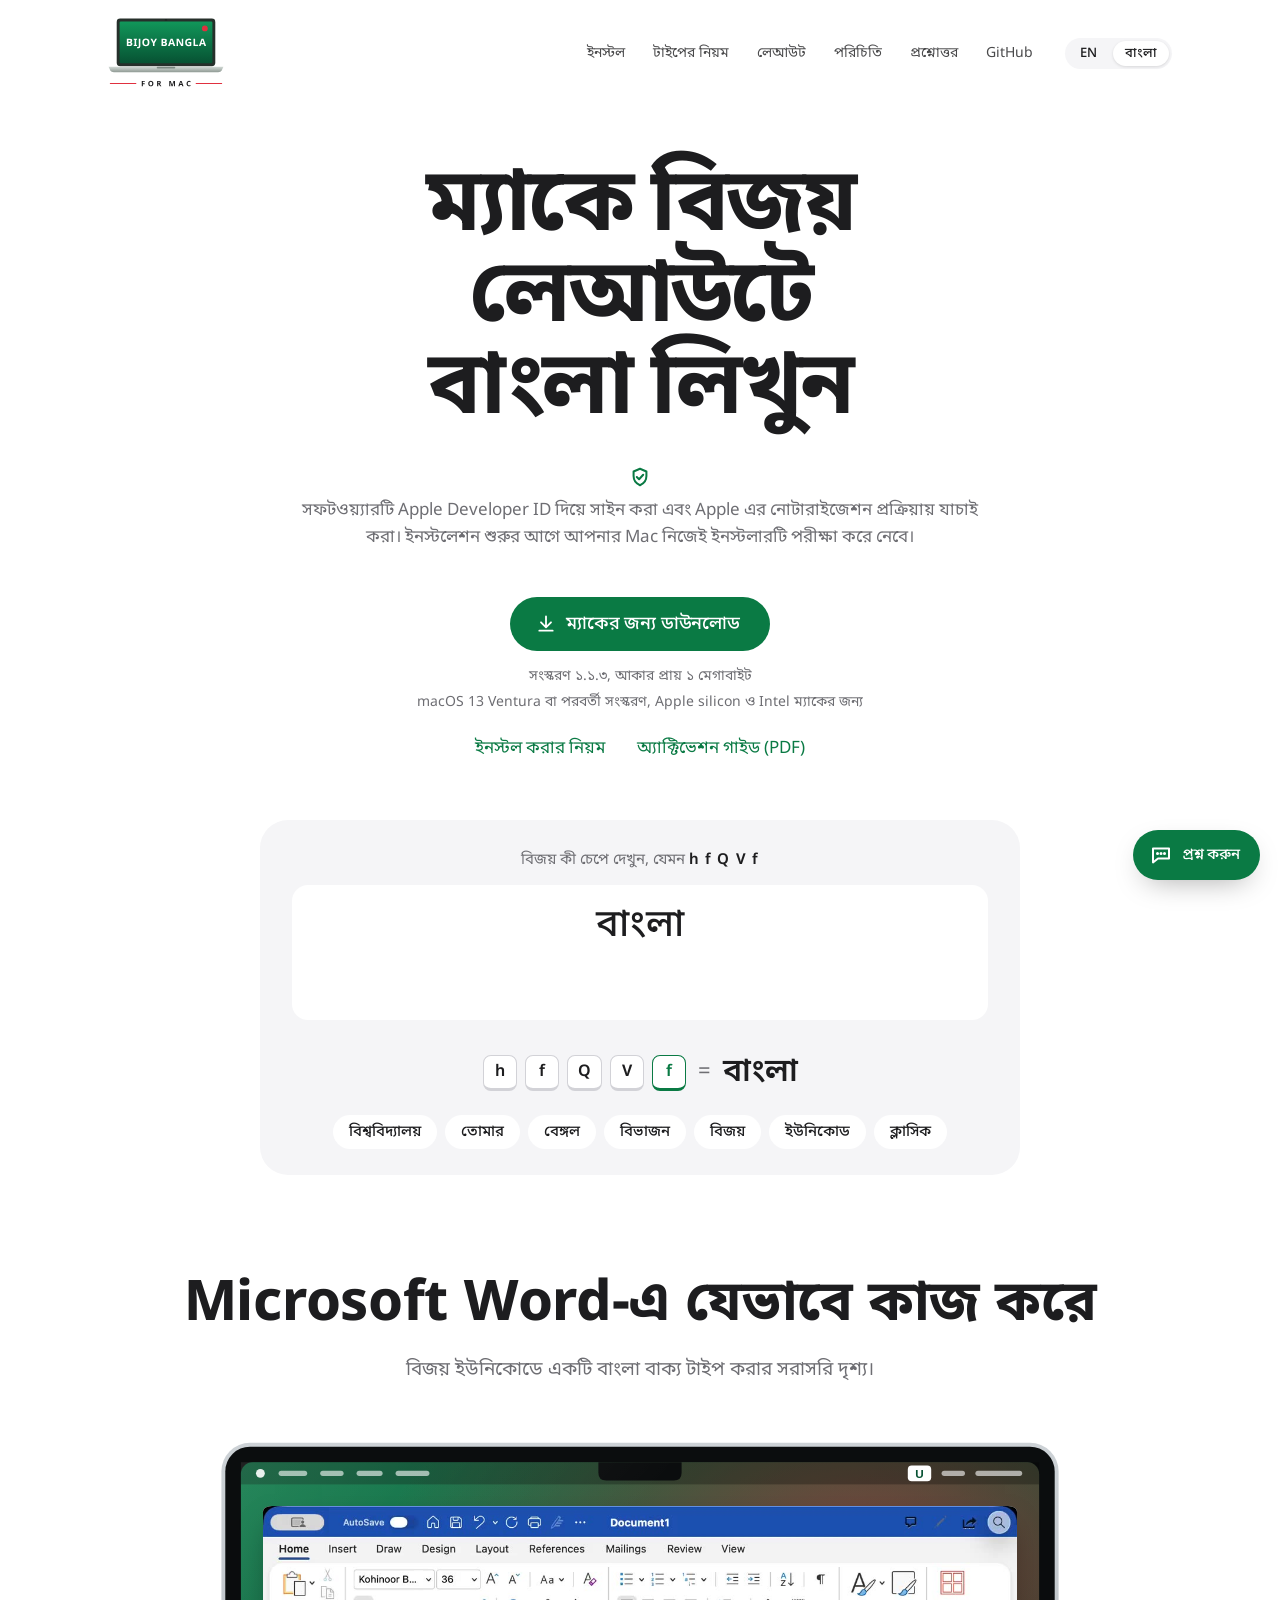
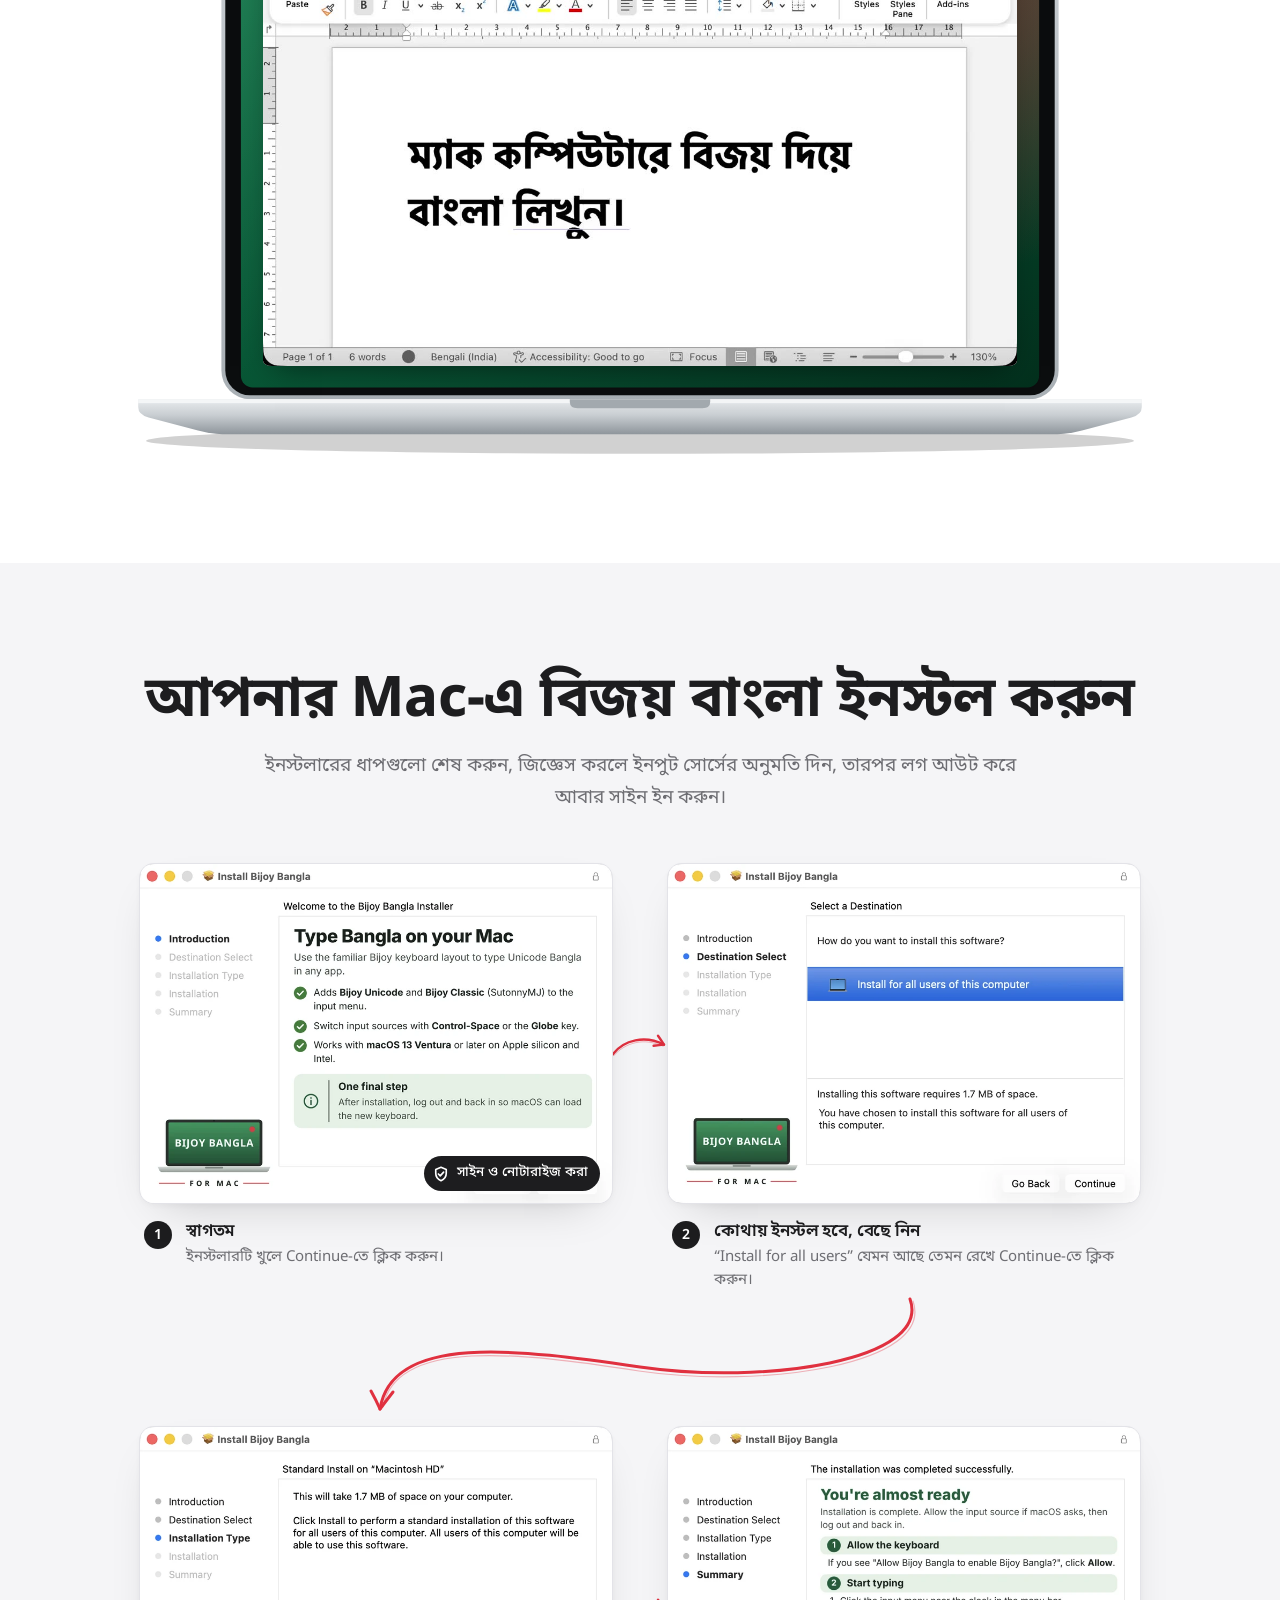
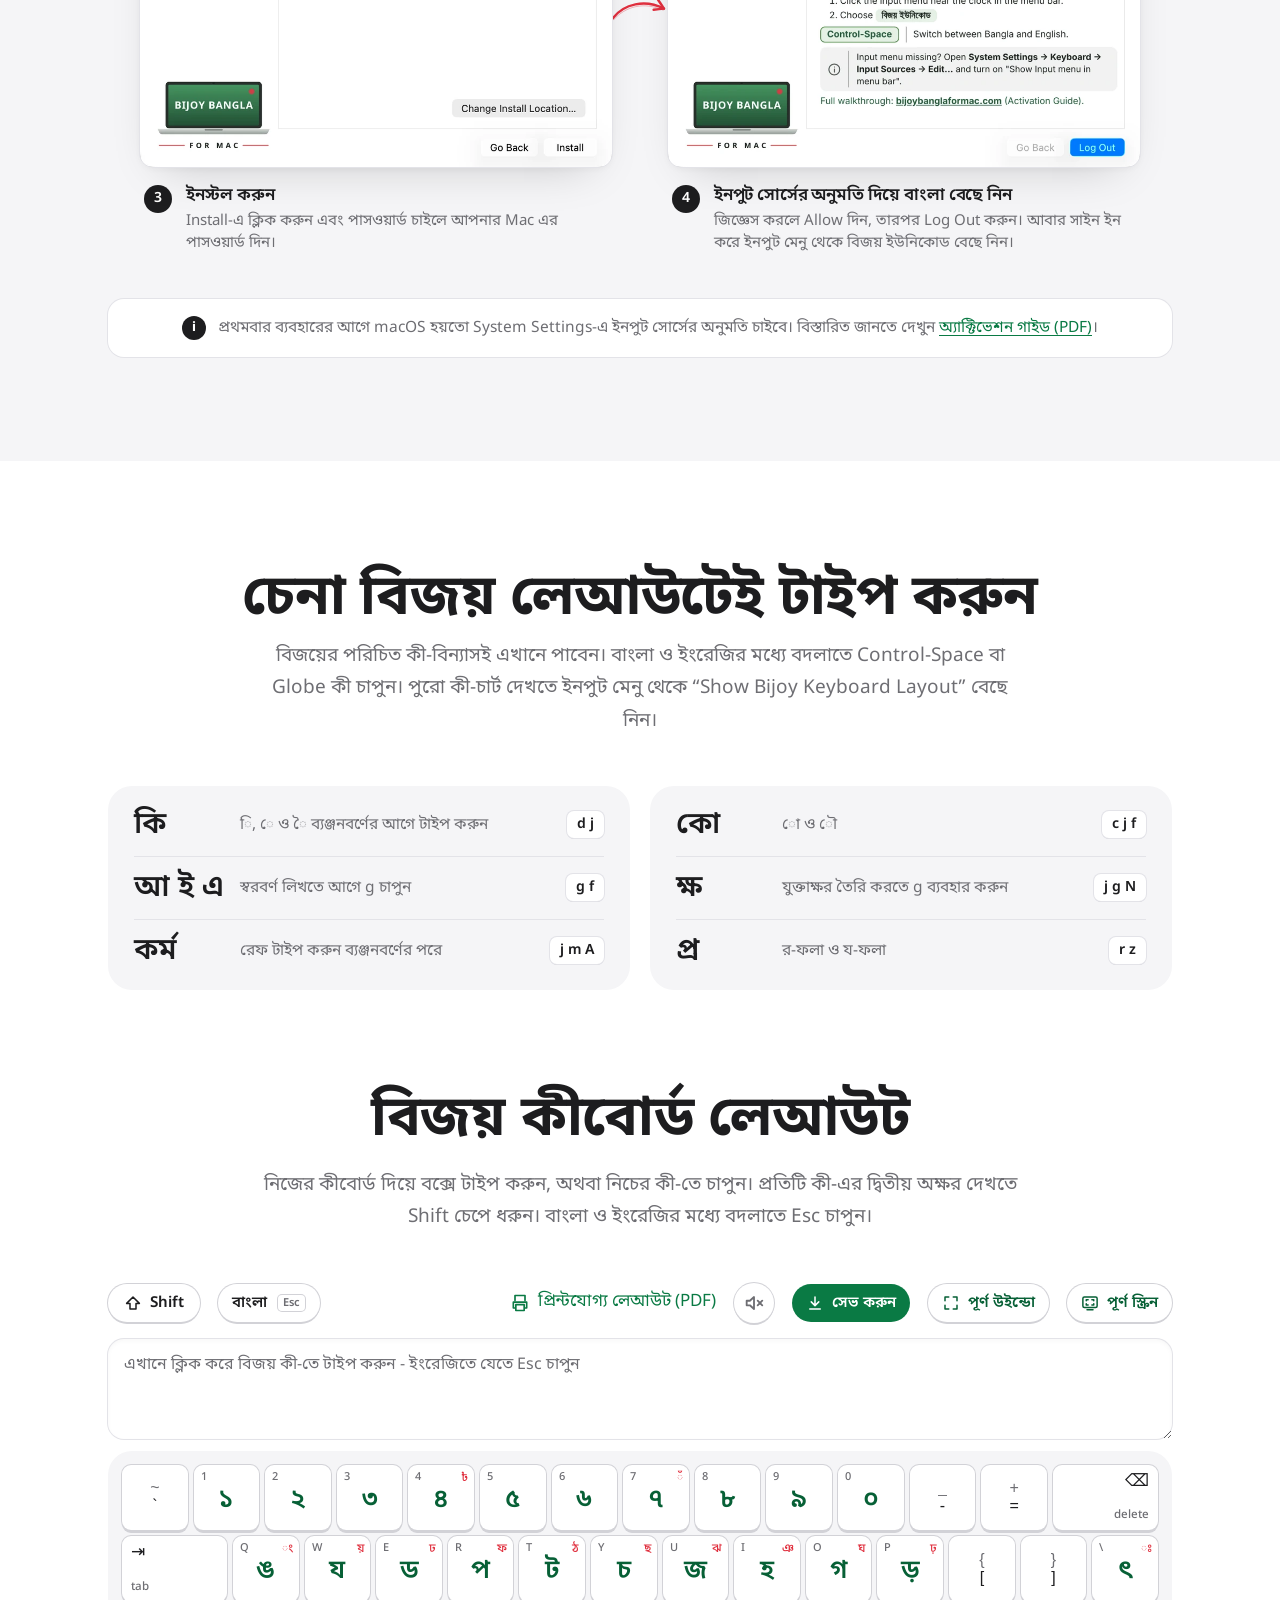
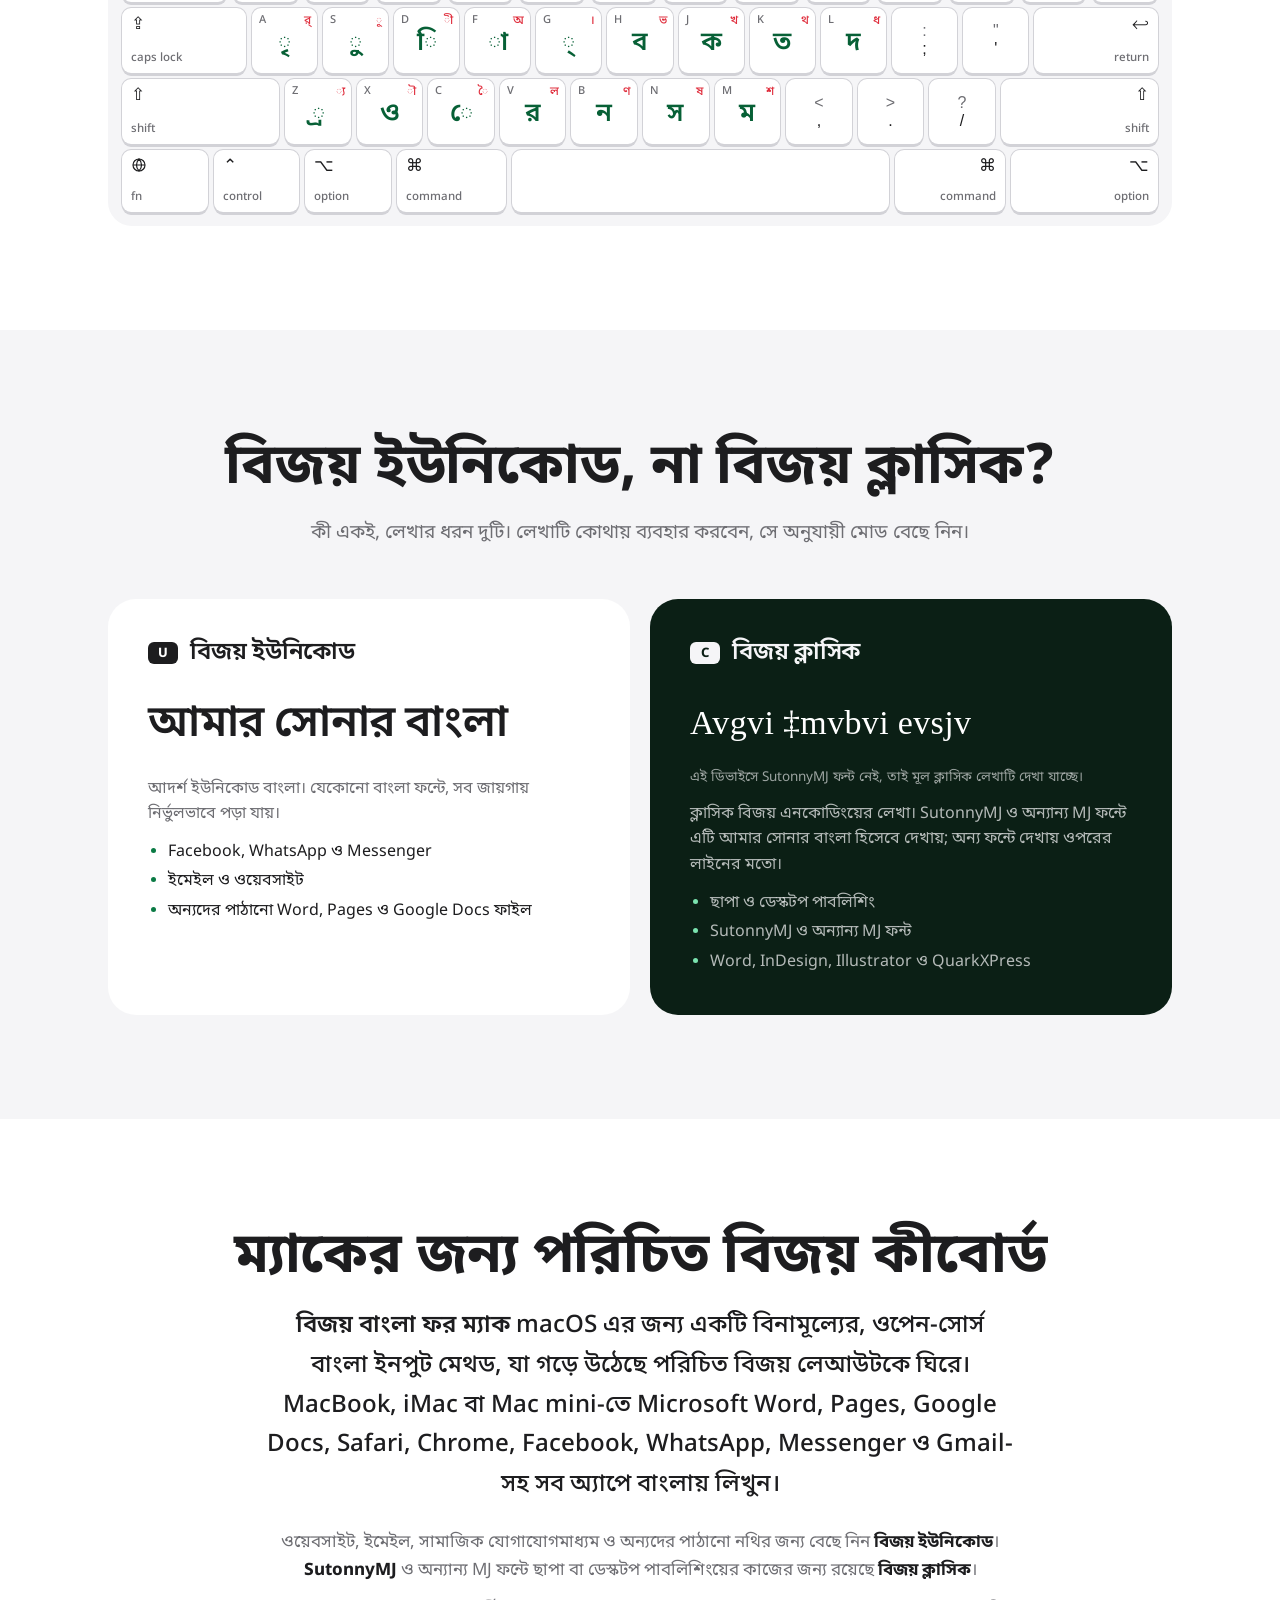
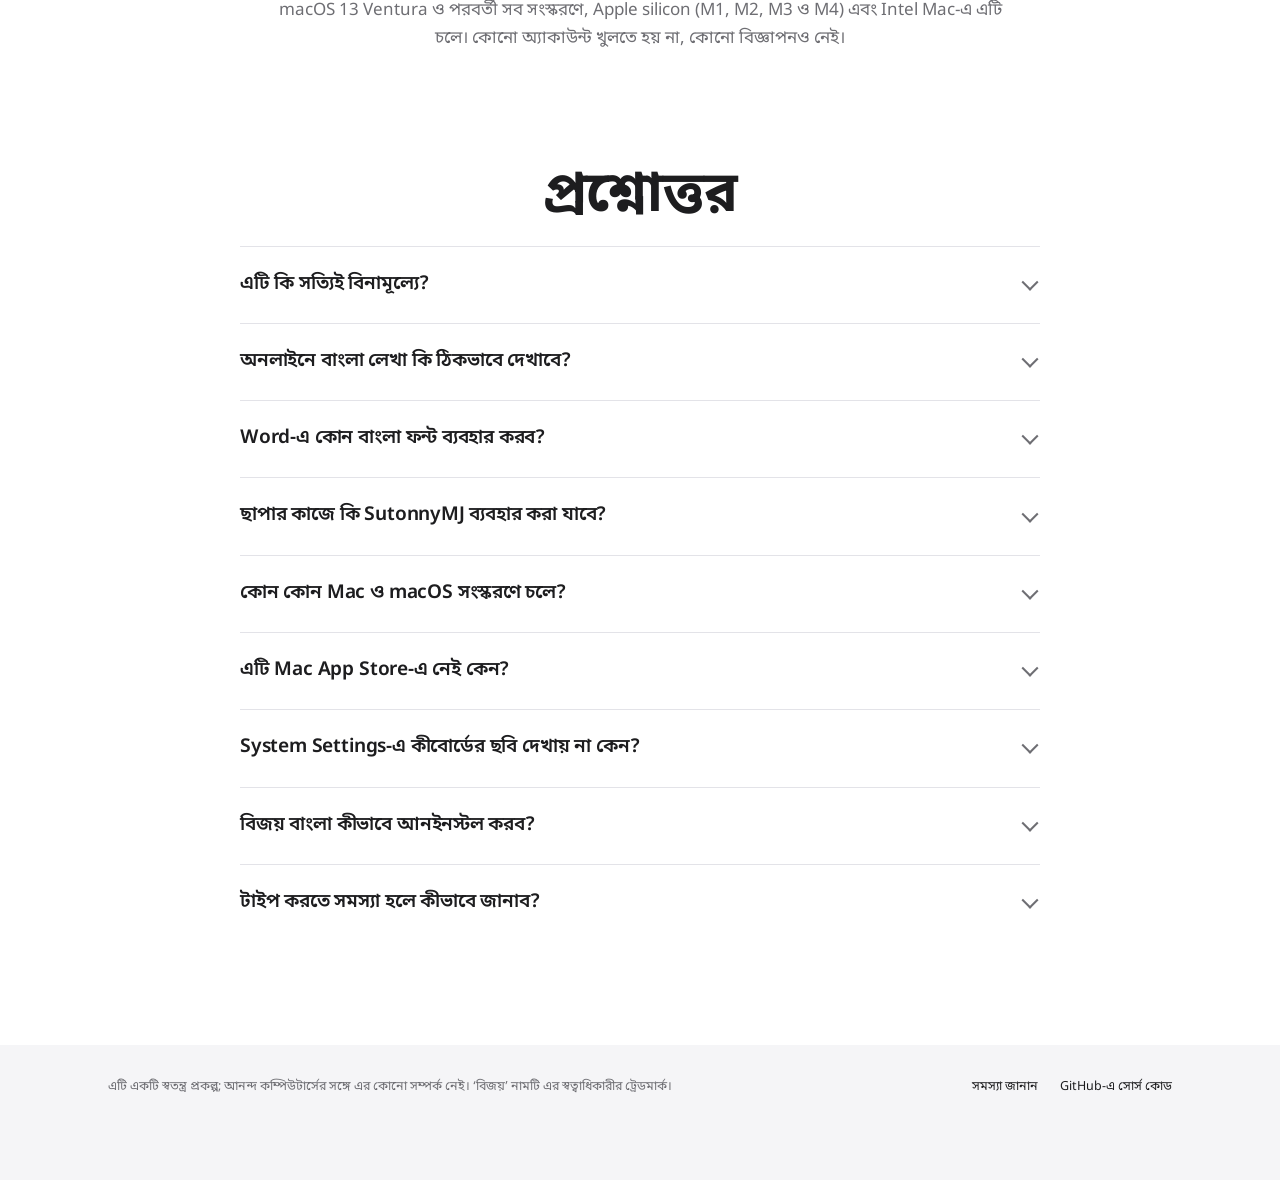
==== commit 9c7bafcf: "Apple-style design, polished Bangla text, chat with Bijoy/Phonetic/English typing and word suggestio" ====
--- a/docs/bn/index.html
+++ b/docs/bn/index.html
@@ -4,7 +4,7 @@
 <meta charset="utf-8">
 <meta name="viewport" content="width=device-width, initial-scale=1">
 <title>বিজয় ফর ম্যাক - ম্যাকের জন্য বিনামূল্যের বিজয় বাংলা কীবোর্ড</title>
-<meta name="description" content="বিজয় ফর ম্যাক: পরিচিত বিজয় লেআউটে MacBook, iMac ও Mac mini-তে বাংলা লিখুন। ইউনিকোড বাংলা ও SutonnyMJ, macOS 13 ও পরবর্তী সংস্করণের জন্য বিনামূল্যে।">
+<meta name="description" content="বিজয় ফর ম্যাক: চেনা বিজয় লেআউটে MacBook, iMac ও Mac mini-তে বাংলা লিখুন। ইউনিকোড বাংলা ও SutonnyMJ, দুটোই চলে; macOS 13 ও পরবর্তী সংস্করণের জন্য সম্পূর্ণ বিনামূল্যে।">
 <meta name="keywords" content="Bijoy for Mac, Bijoy Bangla for Mac, Bijoy Mac, Bijoy keyboard for Mac, Bijoy keyboard for MacBook, Bijoy Bangla MacBook, Bijoy for macOS, Bijoy Bangla macOS, Bijoy Unicode Mac, Bijoy Classic Mac, Bangla keyboard for Mac, Bangla keyboard for MacBook, Bangla keyboard macOS, Bengali keyboard for Mac, Bengali keyboard macOS, Bangla typing on Mac, Bangla typing software for Mac, Bangla input method Mac, Bengali input method Mac, type Bangla on Mac, Bangla font Mac, SutonnyMJ Mac, SutonnyMJ for Mac, MJ font Mac, Bangla DTP Mac, Bijoy Word Mac, Bangla in Microsoft Word Mac, Bijoy Bangla download, Bijoy Bangla free download, free Bangla keyboard, Bijoy Sonoma, Bijoy Sequoia, Bijoy Tahoe, Bijoy Apple silicon, Bijoy M1, বিজয় ফর ম্যাক, বিজয় বাংলা ফর ম্যাক, ম্যাকে বিজয়, ম্যাকবুকে বিজয়, বিজয় কীবোর্ড, বিজয় কিবোর্ড ম্যাক, বিজয় বাংলা ম্যাক, ম্যাকে বাংলা লেখা, ম্যাকে বাংলা টাইপ, ম্যাকবুকে বাংলা লেখা, বাংলা কীবোর্ড ম্যাক, বাংলা কিবোর্ড ম্যাক, বাংলা টাইপ, বিজয় ইউনিকোড, বিজয় ক্লাসিক, সুতন্বী এমজে, সুতন্নি এমজে ম্যাক, বাংলা কীবোর্ড ডাউনলোড, বিজয় ডাউনলোড">
 <meta name="author" content="Nasir Ahamed">
 <meta name="robots" content="index, follow, max-image-preview:large">
@@ -17,14 +17,14 @@
 <meta property="og:site_name" content="Bijoy Bangla for Mac">
 <meta property="og:url" content="https://bijoybanglaformac.com/bn/">
 <meta property="og:title" content="বিজয় ফর ম্যাক - ম্যাকের জন্য বিনামূল্যের বিজয় বাংলা কীবোর্ড">
-<meta property="og:description" content="বিজয় ফর ম্যাক: পরিচিত বিজয় লেআউটে MacBook, iMac ও Mac mini-তে বাংলা লিখুন। ইউনিকোড বাংলা ও SutonnyMJ, macOS 13 ও পরবর্তী সংস্করণের জন্য বিনামূল্যে।">
+<meta property="og:description" content="বিজয় ফর ম্যাক: চেনা বিজয় লেআউটে MacBook, iMac ও Mac mini-তে বাংলা লিখুন। ইউনিকোড বাংলা ও SutonnyMJ, দুটোই চলে; macOS 13 ও পরবর্তী সংস্করণের জন্য সম্পূর্ণ বিনামূল্যে।">
 <meta property="og:image" content="https://bijoybanglaformac.com/logo.png">
 <meta property="og:image:alt" content="Bijoy Bangla for Mac logo: a laptop showing Bijoy Bangla, with FOR MAC underneath">
 <meta property="og:locale" content="bn_BD">
 <meta property="og:locale:alternate" content="en_GB">
 <meta name="twitter:card" content="summary_large_image">
 <meta name="twitter:title" content="বিজয় ফর ম্যাক - ম্যাকের জন্য বিনামূল্যের বিজয় বাংলা কীবোর্ড">
-<meta name="twitter:description" content="বিজয় ফর ম্যাক: পরিচিত বিজয় লেআউটে MacBook, iMac ও Mac mini-তে বাংলা লিখুন। ইউনিকোড বাংলা ও SutonnyMJ, macOS 13 ও পরবর্তী সংস্করণের জন্য বিনামূল্যে।">
+<meta name="twitter:description" content="বিজয় ফর ম্যাক: চেনা বিজয় লেআউটে MacBook, iMac ও Mac mini-তে বাংলা লিখুন। ইউনিকোড বাংলা ও SutonnyMJ, দুটোই চলে; macOS 13 ও পরবর্তী সংস্করণের জন্য সম্পূর্ণ বিনামূল্যে।">
 <meta name="twitter:image" content="https://bijoybanglaformac.com/logo.png">
 <script type="application/ld+json">
 [
@@ -175,7 +175,7 @@
 <link rel="apple-touch-icon" href="../apple-touch-icon.png">
 <link rel="preconnect" href="https://fonts.googleapis.com">
 <link rel="preconnect" href="https://fonts.gstatic.com" crossorigin>
-<link href="https://fonts.googleapis.com/css2?family=Hind+Siliguri:wght@400;500;600;700&family=Noto+Sans+Bengali:wght@400;500&family=Noto+Serif+Bengali:wght@400;600;700&display=swap" rel="stylesheet">
+<link href="https://fonts.googleapis.com/css2?family=Noto+Sans+Bengali:wght@400;500;600;700&display=swap" rel="stylesheet">
 <style>
 :root {
   --green: #0B6B3F;
@@ -497,8 +497,17 @@
 html[lang="bn"] .kb-save { font-family: "Noto Sans Bengali", "Kohinoor Bangla", var(--sans); }
 .kb-save svg { width: 18px; height: 18px; }
 .kb-save.done { background: var(--mint); color: var(--green-deep); box-shadow: 0 0 0 1px var(--key-edge), 0 2px 0 var(--key-edge); }
-/* Small phones in full screen: Save and Close become icons so the top row fits */
-@media (max-width: 420px) { .kb-stage.full .kb-save > span, .kb-stage.full .kb-close > span { display: none; } .kb-stage.full .kb-save, .kb-stage.full .kb-close { padding: 9px 12px; } }
+.kb-tools button { white-space: nowrap; }
+/* Phones have no Esc key, so its little label is left off there */
+@media (hover: none) and (pointer: coarse) { .kb-lang kbd { display: none; } }
+/* Phones in full screen: Close is an icon, so everything fits on one row; very narrow phones show Save as an icon too */
+@media (max-width: 640px) {
+  .kb-stage.full .kb-close > span { display: none; }
+  .kb-stage.full .kb-close { width: 44px; padding: 0; justify-content: center; }
+  .kb-stage.full .kb-tools button { height: 40px; box-sizing: border-box; }
+  .kb-stage.full .kb-tools { gap: 8px; }
+}
+@media (max-width: 359px) { .kb-stage.full .kb-save > span { display: none; } .kb-stage.full .kb-save { padding: 9px 12px; } }
 .kb-full, .kb-screen, .kb-close { display: none; align-items: center; gap: 8px; padding: 9px 14px; border-radius: 10px; border: 0; cursor: pointer;
   background: var(--card); color: var(--green-deep); font: 600 15px var(--sans); box-shadow: 0 0 0 1px var(--key-edge), 0 2px 0 var(--key-edge); }
 html[lang="bn"] .kb-full, html[lang="bn"] .kb-screen, html[lang="bn"] .kb-close { font-family: "Noto Sans Bengali", "Kohinoor Bangla", var(--sans); }
@@ -727,17 +736,18 @@
 .foot-links { display: flex; flex-wrap: wrap; gap: 6px 22px; }
 html[lang="bn"] .kb-out, html[lang="bn"] .mode .mode-note, html[lang="bn"] .mode li, html[lang="bn"] .releases .rel-date { font-family: "Noto Sans Bengali", "Kohinoor Bangla", -apple-system, sans-serif; }
 </style>
+<link rel="stylesheet" href="../site.css">
 </head>
 <body>
 <div class="stick" aria-hidden="true" inert>
   <div class="wrap">
     <a class="stick-brand" href="#"><picture><source srcset="logo-dark.svg" media="(prefers-color-scheme: dark)"><img src="../logo.svg" width="71" height="44" alt=""></picture><span>BIJOY BANGLA FOR MAC</span></a>
     <nav class="stick-nav" aria-label="Sections">
-      <a href="#install" data-i18n="navInstall">ইনস্টলেশন</a>
+      <a href="#install" data-i18n="navInstall">ইনস্টল</a>
       <a href="#typing" data-i18n="navTyping">টাইপের নিয়ম</a>
       <a href="#layout" data-i18n="navLayout">লেআউট</a>
       <a href="#about" data-i18n="navAbout">পরিচিতি</a>
-      <a href="#faq" data-i18n="navFaq">সাধারণ জিজ্ঞাসা</a>
+      <a href="#faq" data-i18n="navFaq">প্রশ্নোত্তর</a>
     </nav>
     <a class="stick-dl" href="https://github.com/nasirahamed-design/bijoybanglaformac/releases/latest/download/BijoyBangla.pkg"><svg viewBox="0 0 24 24" fill="none" stroke="currentColor" stroke-width="2.4" stroke-linecap="round" stroke-linejoin="round" aria-hidden="true"><path d="M12 3v12M6 10l6 6 6-6M4 20h16"/></svg><span data-i18n="download">ম্যাকের জন্য ডাউনলোড</span></a>
   </div>
@@ -766,11 +776,11 @@
 </svg>
       </a>
       <nav class="site" aria-label="Main">
-        <a href="#install" data-i18n="navInstall">ইনস্টলেশন</a>
+        <a href="#install" data-i18n="navInstall">ইনস্টল</a>
         <a href="#typing" data-i18n="navTyping">টাইপের নিয়ম</a>
         <a href="#layout" data-i18n="navLayout">লেআউট</a>
         <a href="#about" class="hide-sm" data-i18n="navAbout">পরিচিতি</a>
-        <a href="#faq" data-i18n="navFaq">সাধারণ জিজ্ঞাসা</a>
+        <a href="#faq" data-i18n="navFaq">প্রশ্নোত্তর</a>
         <a href="https://github.com/nasirahamed-design/bijoybanglaformac">GitHub</a>
       </nav>
       <div class="lang" role="group" aria-label="Language">
@@ -781,7 +791,7 @@
     <main class="hero">
       <div>
         <h1 class="tw" id="twHead" aria-label="ম্যাকে বিজয় লেআউটে বাংলা লিখুন"><span class="tw-ghost" aria-hidden="true">ম্যাকে বিজয় লেআউটে<br>বাংলা লিখুন</span><span class="tw-text" aria-hidden="true"></span></h1>
-        <p class="trust"><svg viewBox="0 0 24 24" fill="none" stroke="currentColor" stroke-width="2.2" stroke-linecap="round" stroke-linejoin="round" aria-hidden="true"><path d="M12 3l7 3v5c0 4.5-3 8.3-7 10-4-1.7-7-5.5-7-10V6l7-3z"/><path d="M8.5 12l2.5 2.5 4.5-5"/></svg><span class="tw" id="twTrust" aria-label="সফটওয়্যারটি Apple Developer ID দিয়ে সাইন করা হয়েছে এবং Apple এর নোটারাইজেশন প্রক্রিয়ায় যাচাই করা হয়েছে। ইনস্টলেশন শুরুর আগে আপনার Mac স্বয়ংক্রিয়ভাবে ইনস্টলারটি পরীক্ষা করবে।"><span class="tw-ghost" aria-hidden="true">সফটওয়্যারটি Apple Developer ID দিয়ে সাইন করা হয়েছে এবং Apple এর নোটারাইজেশন প্রক্রিয়ায় যাচাই করা হয়েছে। ইনস্টলেশন শুরুর আগে আপনার Mac স্বয়ংক্রিয়ভাবে ইনস্টলারটি পরীক্ষা করবে।</span><span class="tw-text" aria-hidden="true"></span></span></p>
+        <p class="trust"><svg viewBox="0 0 24 24" fill="none" stroke="currentColor" stroke-width="2.2" stroke-linecap="round" stroke-linejoin="round" aria-hidden="true"><path d="M12 3l7 3v5c0 4.5-3 8.3-7 10-4-1.7-7-5.5-7-10V6l7-3z"/><path d="M8.5 12l2.5 2.5 4.5-5"/></svg><span class="tw" id="twTrust" aria-label="সফটওয়্যারটি Apple Developer ID দিয়ে সাইন করা এবং Apple এর নোটারাইজেশন প্রক্রিয়ায় যাচাই করা। ইনস্টলেশন শুরুর আগে আপনার Mac নিজেই ইনস্টলারটি পরীক্ষা করে নেবে।"><span class="tw-ghost" aria-hidden="true">সফটওয়্যারটি Apple Developer ID দিয়ে সাইন করা এবং Apple এর নোটারাইজেশন প্রক্রিয়ায় যাচাই করা। ইনস্টলেশন শুরুর আগে আপনার Mac নিজেই ইনস্টলারটি পরীক্ষা করে নেবে।</span><span class="tw-text" aria-hidden="true"></span></span></p>
           <div class="dl-row">
           <a class="download" href="https://github.com/nasirahamed-design/bijoybanglaformac/releases/latest/download/BijoyBangla.pkg">
             <svg viewBox="0 0 24 24" fill="none" stroke="currentColor" stroke-width="2.2" stroke-linecap="round" stroke-linejoin="round" aria-hidden="true"><path d="M12 3v12M6 10l6 6 6-6M4 20h16"/></svg>
@@ -789,7 +799,7 @@
           </a>
           <span class="dl-count" hidden></span>
           </div>
-          <div class="meta" data-i18n="meta"><span class="m1">সংস্করণ <span class="ver">১.১.৩</span> · প্রায় ১ মেগাবাইট</span><span class="m2">macOS 13 Ventura বা পরবর্তী সংস্করণ · Apple silicon ও Intel</span><span class="links"><a class="how" href="#install">ইনস্টল করার নির্দেশিকা <span aria-hidden="true">→</span></a><a class="how" href="/Activation-Guide.pdf">অ্যাক্টিভেশন গাইড (PDF)</a></span></div>
+          <div class="meta" data-i18n="meta"><span class="m1">সংস্করণ <span class="ver">১.১.৩</span>, আকার প্রায় ১ মেগাবাইট</span><span class="m2">macOS 13 Ventura বা পরবর্তী সংস্করণ, Apple silicon ও Intel ম্যাকের জন্য</span><span class="links"><a class="how" href="#install">ইনস্টল করার নিয়ম</a><a class="how" href="/Activation-Guide.pdf">অ্যাক্টিভেশন গাইড (PDF)</a></span></div>
       </div>
 
       <div class="demo">
@@ -800,7 +810,7 @@
             <span data-i18n="demoBadge">টাইপ করে দেখুন</span>
           </span>
         </div>
-        <label for="pad"><span data-i18n="demoLabel">বিজয় লেআউটে টাইপ করুন, যেমন</span> <b>h f Q V f</b></label>
+        <label for="pad"><span data-i18n="demoLabel">বিজয় কী চেপে দেখুন, যেমন</span> <b>h f Q V f</b></label>
         <textarea id="pad" lang="bn" spellcheck="false" autocomplete="off" autocorrect="off" autocapitalize="off" inputmode="text" aria-describedby="strip"></textarea>
         <div class="strip" id="strip" aria-live="polite"></div>
         <div class="tries" lang="bn">
@@ -812,7 +822,7 @@
           <button type="button" data-keys="gdgsdbcjfe">ইউনিকোড</button>
           <button type="button" data-keys="jgVfdnj">ক্লাসিক</button>
         </div>
-        <p class="touch-note" data-i18n="touchNote">ফোন বা ট্যাবলেটে একটি নমুনা শব্দে ট্যাপ করে টাইপের ধাপ দেখুন।</p>
+        <p class="touch-note" data-i18n="touchNote">ফোন বা ট্যাবলেটে যেকোনো নমুনা শব্দে ট্যাপ করুন, কীভাবে টাইপ হয় দেখতে পাবেন।</p>
       </div>
     </main>
   </div>
@@ -821,8 +831,8 @@
 
 <section class="see" id="see">
   <div class="wrap">
-    <h2 data-i18n="seeTitle">Microsoft Word-এ দেখুন</h2>
-    <p class="lead" data-i18n="seeLead">বিজয় ইউনিকোড দিয়ে একটি বাংলা বাক্য টাইপ করা হচ্ছে, একেবারে বাস্তব সময়ে।</p>
+    <h2 data-i18n="seeTitle">Microsoft Word-এ যেভাবে কাজ করে</h2>
+    <p class="lead" data-i18n="seeLead">বিজয় ইউনিকোডে একটি বাংলা বাক্য টাইপ করার সরাসরি দৃশ্য।</p>
     <div class="mac-hero mac-video"><!-- MACBOOK -->
 <svg class="macbook" viewBox="0 0 800 480" role="img" aria-labelledby="mbTitle">
 <title id="mbTitle">MacBook</title>
@@ -863,47 +873,47 @@
 <section class="install" id="install">
   <div class="wrap">
     <h2 data-i18n="installTitle">আপনার Mac-এ বিজয় বাংলা ইনস্টল করুন</h2>
-    <p class="sub" data-i18n="installSub">ইনস্টলারের ধাপগুলো সম্পন্ন করুন। অনুরোধ এলে ইনপুট সোর্স ব্যবহারের অনুমতি দিন, তারপর লগ আউট করে আবার সাইন ইন করুন।</p>
+    <p class="sub" data-i18n="installSub">ইনস্টলারের ধাপগুলো শেষ করুন, জিজ্ঞেস করলে ইনপুট সোর্সের অনুমতি দিন, তারপর লগ আউট করে আবার সাইন ইন করুন।</p>
 
     <ol class="steps">
       <li class="shot">
         <figure class="signed"><span class="seal"><svg viewBox="0 0 24 24" fill="none" stroke="currentColor" stroke-width="2.2" stroke-linecap="round" stroke-linejoin="round" aria-hidden="true"><path d="M12 3l7 3v5c0 4.5-3 8.3-7 10-4-1.7-7-5.5-7-10V6l7-3z"/><path d="M8.5 12l2.5 2.5 4.5-5"/></svg><span data-i18n="seal">সাইন ও নোটারাইজ করা</span></span><img src="../img/install-1-welcome.webp" width="880" height="633" loading="lazy" alt="Bijoy Bangla installer welcome page"></figure>
-        <div class="step-head"><span class="num">1</span><div><strong data-i18n="s1t">স্বাগতম</strong><p data-i18n="s1d">ইনস্টলারটি খুলে Continue নির্বাচন করুন।</p></div></div>
+        <div class="step-head"><span class="num">1</span><div><strong data-i18n="s1t">স্বাগতম</strong><p data-i18n="s1d">ইনস্টলারটি খুলে Continue-তে ক্লিক করুন।</p></div></div>
       </li>
       <li class="arrow" aria-hidden="true"><svg class="hand" viewBox="0 0 80 50"><path class="ink" pathLength="1" d="M6 34 C 20 16, 46 10, 70 22"/><path class="ink2" d="M7 36 C 22 19, 45 13, 69 24"/><path class="tip" pathLength="1" d="M57 23.5 Q64 22.5 70 22 Q66 16 62.5 11"/></svg></li>
       <li class="shot">
         <figure><img src="../img/install-2-destination.webp" width="880" height="633" loading="lazy" alt="Installer destination page: install for all users"></figure>
-        <div class="step-head"><span class="num">2</span><div><strong data-i18n="s2t">ইনস্টলেশনের স্থান নির্বাচন করুন</strong><p data-i18n="s2d">“Install for all users” নির্বাচনটি অপরিবর্তিত রেখে Continue নির্বাচন করুন।</p></div></div>
+        <div class="step-head"><span class="num">2</span><div><strong data-i18n="s2t">কোথায় ইনস্টল হবে, বেছে নিন</strong><p data-i18n="s2d">“Install for all users” যেমন আছে তেমন রেখে Continue-তে ক্লিক করুন।</p></div></div>
       </li>
       <li class="turn" aria-hidden="true"><svg class="hand wide" viewBox="0 0 1000 130"><path class="ink" pathLength="1" d="M770 8 C 792 70, 624 94, 500 76 C 378 58, 252 42, 240 118"/><path class="ink2" d="M773 10 C 795 74, 622 98, 499 80 C 381 62, 256 46, 243 116"/><path class="tip" pathLength="1" d="M253 101 Q246 110 240 118 Q236 109 231 100"/></svg><svg class="hand narrow" viewBox="0 0 80 50"><path class="ink" pathLength="1" d="M6 34 C 20 16, 46 10, 70 22"/><path class="ink2" d="M7 36 C 22 19, 45 13, 69 24"/><path class="tip" pathLength="1" d="M57 23.5 Q64 22.5 70 22 Q66 16 62.5 11"/></svg></li>
       <li class="shot">
         <figure><img src="../img/install-3-type.webp" width="880" height="633" loading="lazy" alt="Installer standard install page with the Install button"></figure>
-        <div class="step-head"><span class="num">3</span><div><strong data-i18n="s3t">ইনস্টল করুন</strong><p data-i18n="s3d">Install নির্বাচন করুন। অনুরোধ এলে আপনার Mac এর পাসওয়ার্ড দিন।</p></div></div>
+        <div class="step-head"><span class="num">3</span><div><strong data-i18n="s3t">ইনস্টল করুন</strong><p data-i18n="s3d">Install-এ ক্লিক করুন এবং পাসওয়ার্ড চাইলে আপনার Mac এর পাসওয়ার্ড দিন।</p></div></div>
       </li>
       <li class="arrow" aria-hidden="true"><svg class="hand" viewBox="0 0 80 50"><path class="ink" pathLength="1" d="M6 34 C 20 16, 46 10, 70 22"/><path class="ink2" d="M7 36 C 22 19, 45 13, 69 24"/><path class="tip" pathLength="1" d="M57 23.5 Q64 22.5 70 22 Q66 16 62.5 11"/></svg></li>
       <li class="shot">
         <figure><img src="../img/install-4-finish.webp" width="880" height="633" loading="lazy" alt="Installer finish page: allow the keyboard, then log out"></figure>
-        <div class="step-head"><span class="num">4</span><div><strong data-i18n="s5t">ইনপুট সোর্স চালু করে বাংলা নির্বাচন করুন</strong><p data-i18n="s5d">অনুরোধ এলে Allow নির্বাচন করে Log Out করুন। আবার সাইন ইন করার পর ইনপুট মেনু থেকে বিজয় ইউনিকোড নির্বাচন করুন।</p></div></div>
+        <div class="step-head"><span class="num">4</span><div><strong data-i18n="s5t">ইনপুট সোর্সের অনুমতি দিয়ে বাংলা বেছে নিন</strong><p data-i18n="s5d">জিজ্ঞেস করলে Allow দিন, তারপর Log Out করুন। আবার সাইন ইন করে ইনপুট মেনু থেকে বিজয় ইউনিকোড বেছে নিন।</p></div></div>
       </li>
     </ol>
 
-    <p class="note-banner"><span class="i" aria-hidden="true">i</span><span class="bar" aria-hidden="true"></span><span data-i18n="banner">প্রথমবার ব্যবহারের আগে macOS এর System Settings-এ ইনপুট সোর্স ব্যবহারের অনুমতি দিতে হতে পারে। সহায়তার জন্য দেখুন <a href="/Activation-Guide.pdf">অ্যাক্টিভেশন গাইড (PDF)</a>।</span></p>
+    <p class="note-banner"><span class="i" aria-hidden="true">i</span><span class="bar" aria-hidden="true"></span><span data-i18n="banner">প্রথমবার ব্যবহারের আগে macOS হয়তো System Settings-এ ইনপুট সোর্সের অনুমতি চাইবে। বিস্তারিত জানতে দেখুন <a href="/Activation-Guide.pdf">অ্যাক্টিভেশন গাইড (PDF)</a>।</span></p>
   </div>
 </section>
 
 <section class="typing" id="typing">
   <div class="wrap">
-    <h2 data-i18n="typingTitle">পরিচিত বিজয় লেআউটে টাইপ করুন</h2>
-    <p class="lead" data-i18n="typingLead">পরিচিত বিজয় কী-গুলোই ব্যবহার করুন। Control-Space বা Globe কী দিয়ে বাংলা ও ইংরেজির মধ্যে বদলান। সম্পূর্ণ কী-চার্ট দেখতে ইনপুট মেনু থেকে “Show Bijoy Keyboard Layout” নির্বাচন করুন।</p>
+    <h2 data-i18n="typingTitle">চেনা বিজয় লেআউটেই টাইপ করুন</h2>
+    <p class="lead" data-i18n="typingLead">বিজয়ের পরিচিত কী-বিন্যাসই এখানে পাবেন। বাংলা ও ইংরেজির মধ্যে বদলাতে Control-Space বা Globe কী চাপুন। পুরো কী-চার্ট দেখতে ইনপুট মেনু থেকে “Show Bijoy Keyboard Layout” বেছে নিন।</p>
     <div class="rules">
       <div class="rule-card">
-        <div class="rule"><span class="what"><b lang="bn">কি</b><span data-i18n="r1">ব্যঞ্জনবর্ণের আগে বসে ◌ি, ◌ে ও ◌ৈ</span></span><kbd>d j</kbd></div>
-        <div class="rule"><span class="what"><b lang="bn">আ ই এ</b><span data-i18n="r2">স্বতন্ত্র স্বরবর্ণ লিখতে g আগে চাপুন</span></span><kbd>g f</kbd></div>
-        <div class="rule"><span class="what"><b lang="bn">কর্ম</b><span data-i18n="r3">ব্যঞ্জনবর্ণের পরে লিখুন রেফ</span></span><kbd>j m A</kbd></div>
+        <div class="rule"><span class="what"><b lang="bn">কি</b><span data-i18n="r1">◌ি, ◌ে ও ◌ৈ ব্যঞ্জনবর্ণের আগে টাইপ করুন</span></span><kbd>d j</kbd></div>
+        <div class="rule"><span class="what"><b lang="bn">আ ই এ</b><span data-i18n="r2">স্বরবর্ণ লিখতে আগে g চাপুন</span></span><kbd>g f</kbd></div>
+        <div class="rule"><span class="what"><b lang="bn">কর্ম</b><span data-i18n="r3">রেফ টাইপ করুন ব্যঞ্জনবর্ণের পরে</span></span><kbd>j m A</kbd></div>
       </div>
       <div class="rule-card">
         <div class="rule"><span class="what"><b lang="bn">কো</b><span data-i18n="r4">◌ো ও ◌ৌ</span></span><kbd>c j f</kbd></div>
-        <div class="rule"><span class="what"><b lang="bn">ক্ষ</b><span data-i18n="r5">g দিয়ে যুক্তাক্ষর তৈরি হয়</span></span><kbd>j g N</kbd></div>
+        <div class="rule"><span class="what"><b lang="bn">ক্ষ</b><span data-i18n="r5">যুক্তাক্ষর তৈরি করতে g ব্যবহার করুন</span></span><kbd>j g N</kbd></div>
         <div class="rule"><span class="what"><b lang="bn">প্র</b><span data-i18n="r6">র-ফলা ও য-ফলা</span></span><kbd>r z</kbd></div>
       </div>
     </div>
@@ -913,13 +923,13 @@
 <section class="layout" id="layout">
   <div class="wrap">
     <h2 data-i18n="layoutTitle">বিজয় কীবোর্ড লেআউট</h2>
-    <p class="lead" data-i18n="layoutLead">কীবোর্ড দিয়ে বক্সে টাইপ করুন, অথবা কী-তে চাপুন। প্রতিটি কী-র দ্বিতীয় অক্ষর দেখতে Shift চেপে ধরুন, আর বাংলা ও ইংরেজির মধ্যে বদলাতে Esc চাপুন।</p>
+    <p class="lead" data-i18n="layoutLead">নিজের কীবোর্ড দিয়ে বক্সে টাইপ করুন, অথবা নিচের কী-তে চাপুন। প্রতিটি কী-এর দ্বিতীয় অক্ষর দেখতে Shift চেপে ধরুন। বাংলা ও ইংরেজির মধ্যে বদলাতে Esc চাপুন।</p>
     <div class="kb-stage">
     <div class="kb-tools">
       <button type="button" class="shift-toggle" aria-pressed="false"><svg viewBox="0 0 24 24" fill="none" stroke="currentColor" stroke-width="2" stroke-linejoin="round" aria-hidden="true"><path d="M12 4 3.5 12.5H8V20h8v-7.5h4.5z"/></svg><span>Shift</span></button>
       <button type="button" class="kb-lang" aria-pressed="false" title="Esc"><span class="cur">বাংলা</span><kbd>Esc</kbd></button>
       <output class="kb-out" aria-live="polite"></output>
-      <a class="kb-pdf" href="/Bijoy-Keyboard-Layout.pdf"><svg viewBox="0 0 24 24" fill="none" stroke="currentColor" stroke-width="2" stroke-linecap="round" stroke-linejoin="round" aria-hidden="true"><path d="M6 9V3h12v6M6 18H4v-7h16v7h-2M7 14h10v7H7z"/></svg><span data-i18n="layoutPdf">প্রিন্ট করার লেআউট (PDF)</span></a>
+      <a class="kb-pdf" href="/Bijoy-Keyboard-Layout.pdf"><svg viewBox="0 0 24 24" fill="none" stroke="currentColor" stroke-width="2" stroke-linecap="round" stroke-linejoin="round" aria-hidden="true"><path d="M6 9V3h12v6M6 18H4v-7h16v7h-2M7 14h10v7H7z"/></svg><span data-i18n="layoutPdf">প্রিন্টযোগ্য লেআউট (PDF)</span></a>
       <button type="button" class="kb-sound" aria-pressed="false" aria-label="Key sound" title="Key sound"><svg viewBox="0 0 24 24" fill="none" stroke="currentColor" stroke-width="2" stroke-linecap="round" stroke-linejoin="round" aria-hidden="true"><path d="M4 9.5h3.5L12 5.5v13l-4.5-4H4z"/><path class="wave" d="M15.5 9a4 4 0 0 1 0 6M18 6.5a7.5 7.5 0 0 1 0 11"/><path class="mute" d="M16 9.5l5 5M21 9.5l-5 5"/></svg></button>
       <button type="button" class="kb-save" aria-label="Save as a text file"><svg viewBox="0 0 24 24" fill="none" stroke="currentColor" stroke-width="2" stroke-linecap="round" stroke-linejoin="round" aria-hidden="true"><path d="M12 4v11M7 10.5l5 5 5-5M5 20h14"/></svg><span class="lbl-save" data-i18n="kbSave">সেভ করুন</span><span class="lbl-saved" data-i18n="kbSaved" hidden>সেভ হয়েছে</span></button>
       <button type="button" class="kb-full"><svg viewBox="0 0 24 24" fill="none" stroke="currentColor" stroke-width="2" stroke-linecap="round" stroke-linejoin="round" aria-hidden="true"><path d="M4 9V4h5M20 9V4h-5M4 15v5h5M20 15v5h-5"/></svg><span class="on-computer" data-i18n="kbWindow">পূর্ণ উইন্ডো</span><span class="on-phone" data-i18n="kbFull">পূর্ণ স্ক্রিন</span></button>
@@ -934,20 +944,20 @@
 
 <section class="modes" id="modes">
   <div class="wrap">
-    <h2 data-i18n="modesTitle">বিজয় ইউনিকোড নাকি বিজয় ক্লাসিক?</h2>
-    <p class="lead" data-i18n="modesLead">একই কী, দুই ধরনের লেখা। লেখাটি কোথায় ব্যবহার হবে, সেই অনুযায়ী মোড বেছে নিন।</p>
+    <h2 data-i18n="modesTitle">বিজয় ইউনিকোড, না বিজয় ক্লাসিক?</h2>
+    <p class="lead" data-i18n="modesLead">কী একই, লেখার ধরন দুটি। লেখাটি কোথায় ব্যবহার করবেন, সে অনুযায়ী মোড বেছে নিন।</p>
     <div class="mode-cards">
       <article class="mode">
         <div class="mode-head"><span class="mode-badge" aria-hidden="true">U</span><h3 lang="bn">বিজয় ইউনিকোড</h3></div>
         <p class="sample" lang="bn">আমার সোনার বাংলা</p>
-        <p class="mode-note" data-i18n="uniCap">স্ট্যান্ডার্ড Unicode বাংলা। যেকোনো বাংলা ফন্টে, সব জায়গায় ঠিকভাবে পড়া যায়।</p>
-        <ul data-i18n="uniList"><li>Facebook, WhatsApp ও Messenger</li><li>ইমেইল ও ওয়েবসাইট</li><li>শেয়ার করার Word, Pages ও Google Docs ফাইল</li></ul>
+        <p class="mode-note" data-i18n="uniCap">আদর্শ ইউনিকোড বাংলা। যেকোনো বাংলা ফন্টে, সব জায়গায় নির্ভুলভাবে পড়া যায়।</p>
+        <ul data-i18n="uniList"><li>Facebook, WhatsApp ও Messenger</li><li>ইমেইল ও ওয়েবসাইট</li><li>অন্যদের পাঠানো Word, Pages ও Google Docs ফাইল</li></ul>
       </article>
       <article class="mode">
         <div class="mode-head"><span class="mode-badge" aria-hidden="true">C</span><h3 lang="bn">বিজয় ক্লাসিক</h3></div>
         <p class="sample ansi" translate="no">Avgvi ‡mvbvi evsjv</p>
         <p class="ansi-note" hidden></p>
-        <p class="mode-note" data-i18n="clsCap">ক্লাসিক বিজয় লেখা। SutonnyMJ ও অন্যান্য MJ ফন্টে এটি <span lang="bn">আমার সোনার বাংলা</span> হিসেবে দেখা যায়; অন্য ফন্টে দেখতে ওপরের লাইনের মতো।</p>
+        <p class="mode-note" data-i18n="clsCap">ক্লাসিক বিজয় এনকোডিংয়ের লেখা। SutonnyMJ ও অন্যান্য MJ ফন্টে এটি <span lang="bn">আমার সোনার বাংলা</span> হিসেবে দেখায়; অন্য ফন্টে দেখায় ওপরের লাইনের মতো।</p>
         <ul data-i18n="clsList"><li>ছাপা ও ডেস্কটপ পাবলিশিং</li><li>SutonnyMJ ও অন্যান্য MJ ফন্ট</li><li>Word, InDesign, Illustrator ও QuarkXPress</li></ul>
       </article>
     </div>
@@ -964,9 +974,9 @@
         <p>Compatible with macOS 13 Ventura and later, including macOS 14 Sonoma, macOS 15 Sequoia and macOS 26 Tahoe, on Apple silicon (M1, M2, M3 and M4) and Intel Macs. The installer is signed with a Developer ID and notarized by Apple. The project is released under the MIT licence.</p>
       </div>
       <div lang="bn" class="bn-col">
-        <p><strong>বিজয় বাংলা ফর ম্যাক</strong> হলো macOS এর জন্য একটি বিনামূল্যের, ওপেন-সোর্স বাংলা ইনপুট মেথড। এতে রয়েছে পরিচিত বিজয় লেআউট। MacBook, iMac বা Mac mini-তে Microsoft Word, Pages, Google Docs, Safari, Chrome, Facebook, WhatsApp, Messenger ও Gmail-সহ বিভিন্ন অ্যাপে বাংলায় লিখুন।</p>
-        <p>ওয়েবসাইট, ইমেইল, সামাজিক যোগাযোগমাধ্যম এবং শেয়ার করা নথিতে বাংলা লেখার জন্য <strong>বিজয় ইউনিকোড</strong> ব্যবহার করুন। <strong>SutonnyMJ</strong> ও অন্যান্য MJ ফন্টে ছাপা বা ডেস্কটপ পাবলিশিংয়ের কাজের জন্য বেছে নিন <strong>বিজয় ক্লাসিক</strong>।</p>
-        <p>এটি macOS 13 Ventura ও পরবর্তী সংস্করণে Apple silicon (M1, M2, M3 ও M4) এবং Intel Mac-এ ব্যবহার করা যায়। কোনো অ্যাকাউন্ট বা বিজ্ঞাপনের প্রয়োজন নেই।</p>
+        <p><strong>বিজয় বাংলা ফর ম্যাক</strong> macOS এর জন্য একটি বিনামূল্যের, ওপেন-সোর্স বাংলা ইনপুট মেথড, যা গড়ে উঠেছে পরিচিত বিজয় লেআউটকে ঘিরে। MacBook, iMac বা Mac mini-তে Microsoft Word, Pages, Google Docs, Safari, Chrome, Facebook, WhatsApp, Messenger ও Gmail-সহ সব অ্যাপে বাংলায় লিখুন।</p>
+        <p>ওয়েবসাইট, ইমেইল, সামাজিক যোগাযোগমাধ্যম ও অন্যদের পাঠানো নথির জন্য বেছে নিন <strong>বিজয় ইউনিকোড</strong>। <strong>SutonnyMJ</strong> ও অন্যান্য MJ ফন্টে ছাপা বা ডেস্কটপ পাবলিশিংয়ের কাজের জন্য রয়েছে <strong>বিজয় ক্লাসিক</strong>।</p>
+        <p>macOS 13 Ventura ও পরবর্তী সব সংস্করণে, Apple silicon (M1, M2, M3 ও M4) এবং Intel Mac-এ এটি চলে। কোনো অ্যাকাউন্ট খুলতে হয় না, কোনো বিজ্ঞাপনও নেই।</p>
       </div>
     </div>
   </div>
@@ -974,7 +984,7 @@
 
 <section class="news" id="news" hidden>
   <div class="wrap">
-    <h2 data-i18n="newsTitle">নতুন যা এসেছে</h2>
+    <h2 data-i18n="newsTitle">নতুন কী এসেছে</h2>
     <ol class="releases" lang="en"></ol>
     <a class="all-rel" href="https://github.com/nasirahamed-design/bijoybanglaformac/releases" data-i18n="newsAll">GitHub-এ সব রিলিজ দেখুন</a>
   </div>
@@ -982,17 +992,17 @@
 
 <section class="faq" id="faq">
   <div class="wrap">
-    <h2 data-i18n="faqTitle">সাধারণ জিজ্ঞাসা</h2>
+    <h2 data-i18n="faqTitle">প্রশ্নোত্তর</h2>
     <div class="faq-card">
-      <details><summary data-i18n="q1">এই সফটওয়্যারটি কি সম্পূর্ণ বিনামূল্যে?</summary><p data-i18n="a1">হ্যাঁ। ব্যবহার করতে কোনো ফি, ট্রায়াল, অ্যাকাউন্ট বা বিজ্ঞাপনের প্রয়োজন নেই। সোর্স কোড GitHub-এ MIT লাইসেন্সের অধীনে উন্মুক্ত।</p></details>
-      <details><summary data-i18n="q2">ওয়েবসাইটে বাংলা লেখা কি ঠিকভাবে দেখা যাবে?</summary><p data-i18n="a2">হ্যাঁ। বিজয় ইউনিকোডে লেখা বাংলা স্ট্যান্ডার্ড Unicode-এ সংরক্ষিত হয়। তাই বাংলা সমর্থিত ব্রাউজার, Word, Pages, WordPress, Facebook এবং অন্যান্য অ্যাপে তা দেখা যায়।</p></details>
-      <details><summary data-i18n="q9">Word-এ কোন বাংলা ফন্ট ব্যবহার করব?</summary><div class="answer" data-i18n="a9"><p>Microsoft Word, Pages ও Google Docs-এর জন্য সবচেয়ে ভালো ফন্ট <strong>Noto Sans Bengali</strong>। এটি Google-এর বিনামূল্যের ফন্ট, যেকোনো আকারে পরিষ্কার এবং যুক্তাক্ষর সঠিকভাবে দেখায়। ফন্টটি একবার ইনস্টল করুন, তারপর বাংলা লেখা সিলেক্ট করে ফন্টটি বেছে নিন।</p><ul class="font-list"><li><b>ডকুমেন্টের জন্য সেরা:</b> <a href="https://fonts.google.com/noto/specimen/Noto+Sans+Bengali">Noto Sans Bengali</a></li><li><b>বই বা ছাপার মতো:</b> <a href="https://fonts.google.com/noto/specimen/Noto+Serif+Bengali">Noto Serif Bengali</a>, <a href="https://fonts.google.com/specimen/Tiro+Bangla">Tiro Bangla</a></li><li><b>পরিচ্ছন্ন ও আধুনিক:</b> <a href="https://fonts.google.com/specimen/Hind+Siliguri">Hind Siliguri</a>, <a href="https://fonts.google.com/specimen/Anek+Bangla">Anek Bangla</a>, <a href="https://fonts.google.com/specimen/Baloo+Da+2">Baloo Da 2</a></li><li><b>সব ম্যাকে আগে থেকেই আছে:</b> Kohinoor Bangla, Bangla Sangam MN, Bangla MN</li><li><b>আরও জনপ্রিয় ফন্ট:</b> SolaimanLipi, Kalpurush, Nikosh</li></ul><p>SutonnyMJ ও অন্যান্য MJ ফন্ট শুধু বিজয় ক্লাসিকের জন্য। বিজয় ইউনিকোডে লিখলে এগুলোতে ভুল অক্ষর দেখাবে।</p></div></details>
-      <details><summary data-i18n="q7">ছাপার কাজে কি SutonnyMJ ব্যবহার করা যাবে?</summary><p data-i18n="a7">হ্যাঁ। ইনপুট মেনু থেকে বিজয় ক্লাসিক নির্বাচন করে ডকুমেন্টে SutonnyMJ বা অন্য MJ ফন্ট ব্যবহার করুন। পরিচিত বিজয় কী-তে টাইপ করলে MJ ফন্ট ও ছাপার কাজে ব্যবহৃত ক্লাসিক বিজয় এনকোডিংয়ে লেখা তৈরি হবে। ওয়েবসাইট ও ইমেইলের জন্য বিজয় ইউনিকোড ব্যবহার করুন।</p></details>
-      <details><summary data-i18n="q8">কোন Mac ও macOS সংস্করণে এটি চলে?</summary><p data-i18n="a8">macOS 13 Ventura ও পরবর্তী সংস্করণে, যার মধ্যে macOS 14 Sonoma, macOS 15 Sequoia এবং macOS 26 Tahoe রয়েছে। Apple silicon (M1, M2, M3 ও M4) এবং Intel Mac সমর্থিত।</p></details>
-      <details><summary data-i18n="q3">Mac App Store এর বাইরে থেকে ইনস্টল করতে হয় কেন?</summary><p data-i18n="a3">Mac App Store-এ এই ইনপুট মেথডটি বিতরণ করা হয় না; তাই এটি এই ওয়েবসাইট থেকে সরাসরি ডাউনলোড করতে হবে। ইনস্টলারটি Developer ID দিয়ে সাইন করা এবং Apple এর notarisation প্রক্রিয়ায় যাচাই করা। খোলার সময় macOS ইনস্টলারটি পরীক্ষা করে।</p></details>
-      <details><summary data-i18n="q6">System Settings-এ কীবোর্ডের চিত্র দেখা যায় না কেন?</summary><p data-i18n="a6">System Settings-এ সাধারণ কীবোর্ড লেআউটের চিত্র দেখানো হয়। বিজয় বাংলা একটি ইনপুট মেথড, যা স্বরচিহ্নের সঠিক অবস্থান ও যুক্তাক্ষর তৈরির কাজ পরিচালনা করে। তাই সেখানে কীবোর্ডের চিত্রের বদলে তথ্যবার্তা দেখা যেতে পারে। কী-চার্ট দেখতে মেনু বারের ইনপুট মেনু থেকে “Show Bijoy Keyboard Layout” নির্বাচন করুন।</p></details>
-      <details><summary data-i18n="q4">বিজয় বাংলা কীভাবে আনইনস্টল করব?</summary><p data-i18n="a4">মেনু বারের ইনপুট মেনু খুলে “Uninstall Bijoy Bangla” নির্বাচন করুন। অনুরোধ এলে Mac এর পাসওয়ার্ড দিন, তারপর লগ আউট করে আবার সাইন ইন করুন।</p></details>
-      <details><summary data-i18n="q5">টাইপিং-সংক্রান্ত সমস্যা কীভাবে জানাব?</summary><p data-i18n="a5">চাপা কী-গুলো এবং আপনি যে বাংলা লেখা আশা করেছিলেন, তা উল্লেখ করে <a href="https://github.com/nasirahamed-design/bijoybanglaformac/issues">GitHub</a>-এ একটি issue জমা দিন।</p></details>
+      <details><summary data-i18n="q1">এটি কি সত্যিই বিনামূল্যে?</summary><p data-i18n="a1">হ্যাঁ। কোনো ফি, ট্রায়াল, অ্যাকাউন্ট বা বিজ্ঞাপন নেই। সোর্স কোড MIT লাইসেন্সে GitHub-এ উন্মুক্ত।</p></details>
+      <details><summary data-i18n="q2">অনলাইনে বাংলা লেখা কি ঠিকভাবে দেখাবে?</summary><p data-i18n="a2">হ্যাঁ। বিজয় ইউনিকোডে লেখা বাংলা আদর্শ ইউনিকোডে সংরক্ষিত হয়, তাই বাংলা সমর্থন করে এমন সব ব্রাউজার এবং Word, Pages, WordPress, Facebook-সহ অন্যান্য অ্যাপে তা ঠিকভাবে দেখায়।</p></details>
+      <details><summary data-i18n="q9">Word-এ কোন বাংলা ফন্ট ব্যবহার করব?</summary><div class="answer" data-i18n="a9"><p>Microsoft Word, Pages ও Google Docs এর জন্য সবচেয়ে উপযোগী ফন্ট <strong>Noto Sans Bengali</strong>। Google এর এই বিনামূল্যের ফন্টটি যেকোনো আকারে পরিষ্কার পড়া যায় এবং যুক্তাক্ষর নির্ভুলভাবে দেখায়। ফন্টটি একবার ইনস্টল করে নিন, তারপর বাংলা লেখা সিলেক্ট করে ফন্টটি বেছে দিন।</p><ul class="font-list"><li><b>ডকুমেন্টের জন্য সেরা:</b> <a href="https://fonts.google.com/noto/specimen/Noto+Sans+Bengali">Noto Sans Bengali</a></li><li><b>বই বা ছাপার ধাঁচে:</b> <a href="https://fonts.google.com/noto/specimen/Noto+Serif+Bengali">Noto Serif Bengali</a>, <a href="https://fonts.google.com/specimen/Tiro+Bangla">Tiro Bangla</a></li><li><b>পরিচ্ছন্ন ও আধুনিক:</b> <a href="https://fonts.google.com/specimen/Hind+Siliguri">Hind Siliguri</a>, <a href="https://fonts.google.com/specimen/Anek+Bangla">Anek Bangla</a>, <a href="https://fonts.google.com/specimen/Baloo+Da+2">Baloo Da 2</a></li><li><b>প্রতিটি ম্যাকে আগে থেকেই আছে:</b> Kohinoor Bangla, Bangla Sangam MN, Bangla MN</li><li><b>আরও জনপ্রিয় ফন্ট:</b> SolaimanLipi, Kalpurush, Nikosh</li></ul><p>SutonnyMJ ও অন্যান্য MJ ফন্ট কেবল বিজয় ক্লাসিকের জন্য। বিজয় ইউনিকোডের লেখায় এগুলো ব্যবহার করলে ভুল অক্ষর দেখাবে।</p></div></details>
+      <details><summary data-i18n="q7">ছাপার কাজে কি SutonnyMJ ব্যবহার করা যাবে?</summary><p data-i18n="a7">হ্যাঁ। ইনপুট মেনু থেকে বিজয় ক্লাসিক বেছে নিন এবং ডকুমেন্টে SutonnyMJ বা অন্য কোনো MJ ফন্ট দিন। চেনা বিজয় কী-তেই টাইপ করবেন, আর লেখা তৈরি হবে ছাপাখানায় প্রচলিত ক্লাসিক বিজয় এনকোডিংয়ে। ওয়েবসাইট ও ইমেইলের জন্য বিজয় ইউনিকোড ব্যবহার করুন।</p></details>
+      <details><summary data-i18n="q8">কোন কোন Mac ও macOS সংস্করণে চলে?</summary><p data-i18n="a8">macOS 13 Ventura ও পরবর্তী সব সংস্করণে, অর্থাৎ macOS 14 Sonoma, macOS 15 Sequoia ও macOS 26 Tahoe-তেও চলে। Apple silicon (M1, M2, M3 ও M4) এবং Intel, দুই ধরনের Mac-ই সমর্থিত।</p></details>
+      <details><summary data-i18n="q3">এটি Mac App Store-এ নেই কেন?</summary><p data-i18n="a3">এই ইনপুট মেথডটি Mac App Store-এ দেওয়া হয় না, তাই এটি সরাসরি এই ওয়েবসাইট থেকে ডাউনলোড করতে হয়। ইনস্টলারটি Developer ID দিয়ে সাইন করা এবং Apple এর নোটারাইজেশন প্রক্রিয়ায় যাচাই করা। খোলার সময় macOS নিজেই ইনস্টলারটি পরীক্ষা করে।</p></details>
+      <details><summary data-i18n="q6">System Settings-এ কীবোর্ডের ছবি দেখায় না কেন?</summary><p data-i18n="a6">System Settings কেবল সাধারণ কীবোর্ড লেআউটের ছবি দেখায়। বিজয় বাংলা একটি ইনপুট মেথড, যা কার-চিহ্নের সঠিক অবস্থান ও যুক্তাক্ষর তৈরির কাজ সামলায়; তাই সেখানে ছবির বদলে একটি তথ্যবার্তা দেখা যেতে পারে। কী-চার্ট দেখতে মেনু বারের ইনপুট মেনু থেকে “Show Bijoy Keyboard Layout” বেছে নিন।</p></details>
+      <details><summary data-i18n="q4">বিজয় বাংলা কীভাবে আনইনস্টল করব?</summary><p data-i18n="a4">মেনু বারের ইনপুট মেনু খুলে “Uninstall Bijoy Bangla” বেছে নিন। পাসওয়ার্ড চাইলে Mac এর পাসওয়ার্ড দিন, তারপর লগ আউট করে আবার সাইন ইন করুন।</p></details>
+      <details><summary data-i18n="q5">টাইপ করতে সমস্যা হলে কীভাবে জানাব?</summary><p data-i18n="a5">কোন কী চেপেছিলেন এবং কোন বাংলা লেখা আশা করেছিলেন, তা লিখে <a href="https://github.com/nasirahamed-design/bijoybanglaformac/issues">GitHub</a>-এ একটি issue খুলুন।</p></details>
     </div>
   </div>
 </section>
@@ -1000,9 +1010,9 @@
 <footer class="site">
   <div class="wrap row">
     <div>
-      <p data-i18n="foot2">এটি একটি স্বতন্ত্র প্রকল্প; আনন্দ কম্পিউটার্সের সঙ্গে এর কোনো সম্পৃক্ততা নেই। বিজয় সংশ্লিষ্ট মালিকের ট্রেডমার্ক।</p>
+      <p data-i18n="foot2">এটি একটি স্বতন্ত্র প্রকল্প; আনন্দ কম্পিউটার্সের সঙ্গে এর কোনো সম্পর্ক নেই। ‘বিজয়’ নামটি এর স্বত্বাধিকারীর ট্রেডমার্ক।</p>
     </div>
-    <div class="foot-links"><a href="https://github.com/nasirahamed-design/bijoybanglaformac/issues/new" data-i18n="footReport">সমস্যা জানান</a><a href="https://github.com/nasirahamed-design/bijoybanglaformac" data-i18n="footGit">GitHub-এ সোর্স কোড দেখুন</a></div>
+    <div class="foot-links"><a href="https://github.com/nasirahamed-design/bijoybanglaformac/issues/new" data-i18n="footReport">সমস্যা জানান</a><a href="https://github.com/nasirahamed-design/bijoybanglaformac" data-i18n="footGit">GitHub-এ সোর্স কোড</a></div>
     <ul class="stats" hidden></ul>
   </div>
 </footer>
@@ -1031,51 +1041,51 @@
   /* ---------- Language switch ---------- */
   const BN = {
     navLayout: "লেআউট",
-    seeTitle: "Microsoft Word-এ দেখুন",
-    seeLead: "বিজয় ইউনিকোড দিয়ে একটি বাংলা বাক্য টাইপ করা হচ্ছে, একেবারে বাস্তব সময়ে।",
+    seeTitle: 'Microsoft Word-এ যেভাবে কাজ করে',
+    seeLead: 'বিজয় ইউনিকোডে একটি বাংলা বাক্য টাইপ করার সরাসরি দৃশ্য।',
     layoutTitle: "বিজয় কীবোর্ড লেআউট",
-    layoutLead: "কীবোর্ড দিয়ে বক্সে টাইপ করুন, অথবা কী-তে চাপুন। প্রতিটি কী-র দ্বিতীয় অক্ষর দেখতে Shift চেপে ধরুন, আর বাংলা ও ইংরেজির মধ্যে বদলাতে Esc চাপুন।",
-    layoutPdf: "প্রিন্ট করার লেআউট (PDF)",
+    layoutLead: 'নিজের কীবোর্ড দিয়ে বক্সে টাইপ করুন, অথবা নিচের কী-তে চাপুন। প্রতিটি কী-এর দ্বিতীয় অক্ষর দেখতে Shift চেপে ধরুন। বাংলা ও ইংরেজির মধ্যে বদলাতে Esc চাপুন।',
+    layoutPdf: 'প্রিন্টযোগ্য লেআউট (PDF)',
     kbFull: "পূর্ণ স্ক্রিন", kbClose: "বন্ধ করুন", kbWindow: "পূর্ণ উইন্ডো", kbScreen: "পূর্ণ স্ক্রিন", kbSave: "সেভ করুন", kbSaved: "সেভ হয়েছে",
-    modesTitle: "বিজয় ইউনিকোড নাকি বিজয় ক্লাসিক?",
-    modesLead: "একই কী, দুই ধরনের লেখা। লেখাটি কোথায় ব্যবহার হবে, সেই অনুযায়ী মোড বেছে নিন।",
-    uniCap: "স্ট্যান্ডার্ড Unicode বাংলা। যেকোনো বাংলা ফন্টে, সব জায়গায় ঠিকভাবে পড়া যায়।",
-    uniList: "<li>Facebook, WhatsApp ও Messenger</li><li>ইমেইল ও ওয়েবসাইট</li><li>শেয়ার করার Word, Pages ও Google Docs ফাইল</li>",
-    clsCap: "ক্লাসিক বিজয় লেখা। SutonnyMJ ও অন্যান্য MJ ফন্টে এটি <span lang=\"bn\">আমার সোনার বাংলা</span> হিসেবে দেখা যায়; অন্য ফন্টে দেখতে ওপরের লাইনের মতো।",
+    modesTitle: 'বিজয় ইউনিকোড, না বিজয় ক্লাসিক?',
+    modesLead: 'কী একই, লেখার ধরন দুটি। লেখাটি কোথায় ব্যবহার করবেন, সে অনুযায়ী মোড বেছে নিন।',
+    uniCap: 'আদর্শ ইউনিকোড বাংলা। যেকোনো বাংলা ফন্টে, সব জায়গায় নির্ভুলভাবে পড়া যায়।',
+    uniList: '<li>Facebook, WhatsApp ও Messenger</li><li>ইমেইল ও ওয়েবসাইট</li><li>অন্যদের পাঠানো Word, Pages ও Google Docs ফাইল</li>',
+    clsCap: 'ক্লাসিক বিজয় এনকোডিংয়ের লেখা। SutonnyMJ ও অন্যান্য MJ ফন্টে এটি <span lang="bn">আমার সোনার বাংলা</span> হিসেবে দেখায়; অন্য ফন্টে দেখায় ওপরের লাইনের মতো।',
     clsList: "<li>ছাপা ও ডেস্কটপ পাবলিশিং</li><li>SutonnyMJ ও অন্যান্য MJ ফন্ট</li><li>Word, InDesign, Illustrator ও QuarkXPress</li>",
-    newsTitle: "নতুন যা এসেছে",
+    newsTitle: 'নতুন কী এসেছে',
     newsAll: "GitHub-এ সব রিলিজ দেখুন",
     footReport: "সমস্যা জানান",
-    navInstall: "ইনস্টলেশন", navTyping: "টাইপের নিয়ম", navAbout: "পরিচিতি", navFaq: "সাধারণ জিজ্ঞাসা", aboutTitle: "ম্যাকের জন্য পরিচিত বিজয় কীবোর্ড",
+    navInstall: 'ইনস্টল', navTyping: "টাইপের নিয়ম", navAbout: "পরিচিতি", navFaq: 'প্রশ্নোত্তর', aboutTitle: "ম্যাকের জন্য পরিচিত বিজয় কীবোর্ড",
     seal: "সাইন ও নোটারাইজ করা",
     download: "ম্যাকের জন্য ডাউনলোড",
-    meta: '<span class="m1">সংস্করণ <span class="ver">১.১.৩</span> · প্রায় ১ মেগাবাইট</span><span class="m2">macOS 13 Ventura বা পরবর্তী সংস্করণ · Apple silicon ও Intel</span><span class="links"><a class="how" href="#install">ইনস্টল করার নির্দেশিকা <span aria-hidden="true">→</span></a><a class="how" href="/Activation-Guide.pdf">অ্যাক্টিভেশন গাইড (PDF)</a></span>',
-    demoBadge: "টাইপ করে দেখুন", demoLabel: "বিজয় লেআউটে টাইপ করুন, যেমন",
-    touchNote: "ফোন বা ট্যাবলেটে একটি নমুনা শব্দে ট্যাপ করে টাইপের ধাপ দেখুন।",
-    hintEmpty: "আপনার চাপা কী-গুলো এখানে দেখা যাবে", hintSpace: "স্পেস চাপলে শব্দটি সম্পূর্ণ হবে",
+    meta: '<span class="m1">সংস্করণ <span class="ver">১.১.৩</span>, আকার প্রায় ১ মেগাবাইট</span><span class="m2">macOS 13 Ventura বা পরবর্তী সংস্করণ, Apple silicon ও Intel ম্যাকের জন্য</span><span class="links"><a class="how" href="#install">ইনস্টল করার নিয়ম</a><a class="how" href="/Activation-Guide.pdf">অ্যাক্টিভেশন গাইড (PDF)</a></span>',
+    demoBadge: "টাইপ করে দেখুন", demoLabel: 'বিজয় কী চেপে দেখুন, যেমন',
+    touchNote: 'ফোন বা ট্যাবলেটে যেকোনো নমুনা শব্দে ট্যাপ করুন, কীভাবে টাইপ হয় দেখতে পাবেন।',
+    hintEmpty: 'আপনি যে কী চাপবেন, তা এখানে দেখা যাবে', hintSpace: 'শব্দ শেষ করতে স্পেস চাপুন',
     installTitle: "আপনার Mac-এ বিজয় বাংলা ইনস্টল করুন",
-    installSub: "ইনস্টলারের ধাপগুলো সম্পন্ন করুন। অনুরোধ এলে ইনপুট সোর্স ব্যবহারের অনুমতি দিন, তারপর লগ আউট করে আবার সাইন ইন করুন।",
-    s1t: "স্বাগতম", s1d: "ইনস্টলারটি খুলে Continue নির্বাচন করুন।",
-    s2t: "ইনস্টলেশনের স্থান নির্বাচন করুন", s2d: "“Install for all users” নির্বাচনটি অপরিবর্তিত রেখে Continue নির্বাচন করুন।",
-    s3t: "ইনস্টল করুন", s3d: "Install নির্বাচন করুন। অনুরোধ এলে আপনার Mac এর পাসওয়ার্ড দিন।",
-    s5t: "ইনপুট সোর্স চালু করে বাংলা নির্বাচন করুন", s5d: "অনুরোধ এলে Allow নির্বাচন করে Log Out করুন। আবার সাইন ইন করার পর ইনপুট মেনু থেকে বিজয় ইউনিকোড নির্বাচন করুন।",
-    banner: 'প্রথমবার ব্যবহারের আগে macOS এর System Settings-এ ইনপুট সোর্স ব্যবহারের অনুমতি দিতে হতে পারে। সহায়তার জন্য দেখুন <a href="/Activation-Guide.pdf">অ্যাক্টিভেশন গাইড (PDF)</a>।',
-    typingTitle: "পরিচিত বিজয় লেআউটে টাইপ করুন",
-    typingLead: "পরিচিত বিজয় কী-গুলোই ব্যবহার করুন। Control-Space বা Globe কী দিয়ে বাংলা ও ইংরেজির মধ্যে বদলান। সম্পূর্ণ কী-চার্ট দেখতে ইনপুট মেনু থেকে “Show Bijoy Keyboard Layout” নির্বাচন করুন।",
-    r1: "ব্যঞ্জনবর্ণের আগে বসে ◌ি, ◌ে ও ◌ৈ", r2: "স্বতন্ত্র স্বরবর্ণ লিখতে g আগে চাপুন", r3: "ব্যঞ্জনবর্ণের পরে লিখুন রেফ",
-    r4: "◌ো ও ◌ৌ", r5: "g দিয়ে যুক্তাক্ষর তৈরি হয়", r6: "র-ফলা ও য-ফলা",
-    faqTitle: "সাধারণ জিজ্ঞাসা",
-    q1: "এই সফটওয়্যারটি কি সম্পূর্ণ বিনামূল্যে?", a1: "হ্যাঁ। ব্যবহার করতে কোনো ফি, ট্রায়াল, অ্যাকাউন্ট বা বিজ্ঞাপনের প্রয়োজন নেই। সোর্স কোড GitHub-এ MIT লাইসেন্সের অধীনে উন্মুক্ত।",
-    q2: "ওয়েবসাইটে বাংলা লেখা কি ঠিকভাবে দেখা যাবে?", a2: "হ্যাঁ। বিজয় ইউনিকোডে লেখা বাংলা স্ট্যান্ডার্ড Unicode-এ সংরক্ষিত হয়। তাই বাংলা সমর্থিত ব্রাউজার, Word, Pages, WordPress, Facebook এবং অন্যান্য অ্যাপে তা দেখা যায়।",
-    q9: "Word-এ কোন বাংলা ফন্ট ব্যবহার করব?", a9: '<p>Microsoft Word, Pages ও Google Docs-এর জন্য সবচেয়ে ভালো ফন্ট <strong>Noto Sans Bengali</strong>। এটি Google-এর বিনামূল্যের ফন্ট, যেকোনো আকারে পরিষ্কার এবং যুক্তাক্ষর সঠিকভাবে দেখায়। ফন্টটি একবার ইনস্টল করুন, তারপর বাংলা লেখা সিলেক্ট করে ফন্টটি বেছে নিন।</p><ul class="font-list"><li><b>ডকুমেন্টের জন্য সেরা:</b> <a href="https://fonts.google.com/noto/specimen/Noto+Sans+Bengali">Noto Sans Bengali</a></li><li><b>বই বা ছাপার মতো:</b> <a href="https://fonts.google.com/noto/specimen/Noto+Serif+Bengali">Noto Serif Bengali</a>, <a href="https://fonts.google.com/specimen/Tiro+Bangla">Tiro Bangla</a></li><li><b>পরিচ্ছন্ন ও আধুনিক:</b> <a href="https://fonts.google.com/specimen/Hind+Siliguri">Hind Siliguri</a>, <a href="https://fonts.google.com/specimen/Anek+Bangla">Anek Bangla</a>, <a href="https://fonts.google.com/specimen/Baloo+Da+2">Baloo Da 2</a></li><li><b>সব ম্যাকে আগে থেকেই আছে:</b> Kohinoor Bangla, Bangla Sangam MN, Bangla MN</li><li><b>আরও জনপ্রিয় ফন্ট:</b> SolaimanLipi, Kalpurush, Nikosh</li></ul><p>SutonnyMJ ও অন্যান্য MJ ফন্ট শুধু বিজয় ক্লাসিকের জন্য। বিজয় ইউনিকোডে লিখলে এগুলোতে ভুল অক্ষর দেখাবে।</p>',
-    q7: "ছাপার কাজে কি SutonnyMJ ব্যবহার করা যাবে?", a7: "হ্যাঁ। ইনপুট মেনু থেকে বিজয় ক্লাসিক নির্বাচন করে ডকুমেন্টে SutonnyMJ বা অন্য MJ ফন্ট ব্যবহার করুন। পরিচিত বিজয় কী-তে টাইপ করলে MJ ফন্ট ও ছাপার কাজে ব্যবহৃত ক্লাসিক বিজয় এনকোডিংয়ে লেখা তৈরি হবে। ওয়েবসাইট ও ইমেইলের জন্য বিজয় ইউনিকোড ব্যবহার করুন।",
-    q8: "কোন Mac ও macOS সংস্করণে এটি চলে?", a8: "macOS 13 Ventura ও পরবর্তী সংস্করণে, যার মধ্যে macOS 14 Sonoma, macOS 15 Sequoia এবং macOS 26 Tahoe রয়েছে। Apple silicon (M1, M2, M3 ও M4) এবং Intel Mac সমর্থিত।",
-    q3: "Mac App Store এর বাইরে থেকে ইনস্টল করতে হয় কেন?", a3: "Mac App Store-এ এই ইনপুট মেথডটি বিতরণ করা হয় না; তাই এটি এই ওয়েবসাইট থেকে সরাসরি ডাউনলোড করতে হবে। ইনস্টলারটি Developer ID দিয়ে সাইন করা এবং Apple এর notarisation প্রক্রিয়ায় যাচাই করা। খোলার সময় macOS ইনস্টলারটি পরীক্ষা করে।",
-    q6: "System Settings-এ কীবোর্ডের চিত্র দেখা যায় না কেন?", a6: "System Settings-এ সাধারণ কীবোর্ড লেআউটের চিত্র দেখানো হয়। বিজয় বাংলা একটি ইনপুট মেথড, যা স্বরচিহ্নের সঠিক অবস্থান ও যুক্তাক্ষর তৈরির কাজ পরিচালনা করে। তাই সেখানে কীবোর্ডের চিত্রের বদলে তথ্যবার্তা দেখা যেতে পারে। কী-চার্ট দেখতে মেনু বারের ইনপুট মেনু থেকে “Show Bijoy Keyboard Layout” নির্বাচন করুন।",
-    q4: "বিজয় বাংলা কীভাবে আনইনস্টল করব?", a4: "মেনু বারের ইনপুট মেনু খুলে “Uninstall Bijoy Bangla” নির্বাচন করুন। অনুরোধ এলে Mac এর পাসওয়ার্ড দিন, তারপর লগ আউট করে আবার সাইন ইন করুন।",
-    q5: "টাইপিং-সংক্রান্ত সমস্যা কীভাবে জানাব?", a5: 'চাপা কী-গুলো এবং আপনি যে বাংলা লেখা আশা করেছিলেন, তা উল্লেখ করে <a href="https://github.com/nasirahamed-design/bijoybanglaformac/issues">GitHub</a>-এ একটি issue জমা দিন।',
-    foot2: "এটি একটি স্বতন্ত্র প্রকল্প; আনন্দ কম্পিউটার্সের সঙ্গে এর কোনো সম্পৃক্ততা নেই। বিজয় সংশ্লিষ্ট মালিকের ট্রেডমার্ক।",
-    footGit: "GitHub-এ সোর্স কোড দেখুন",
+    installSub: 'ইনস্টলারের ধাপগুলো শেষ করুন, জিজ্ঞেস করলে ইনপুট সোর্সের অনুমতি দিন, তারপর লগ আউট করে আবার সাইন ইন করুন।',
+    s1t: "স্বাগতম", s1d: 'ইনস্টলারটি খুলে Continue-তে ক্লিক করুন।',
+    s2t: 'কোথায় ইনস্টল হবে, বেছে নিন', s2d: '“Install for all users” যেমন আছে তেমন রেখে Continue-তে ক্লিক করুন।',
+    s3t: "ইনস্টল করুন", s3d: 'Install-এ ক্লিক করুন এবং পাসওয়ার্ড চাইলে আপনার Mac এর পাসওয়ার্ড দিন।',
+    s5t: 'ইনপুট সোর্সের অনুমতি দিয়ে বাংলা বেছে নিন', s5d: 'জিজ্ঞেস করলে Allow দিন, তারপর Log Out করুন। আবার সাইন ইন করে ইনপুট মেনু থেকে বিজয় ইউনিকোড বেছে নিন।',
+    banner: 'প্রথমবার ব্যবহারের আগে macOS হয়তো System Settings-এ ইনপুট সোর্সের অনুমতি চাইবে। বিস্তারিত জানতে দেখুন <a href="/Activation-Guide.pdf">অ্যাক্টিভেশন গাইড (PDF)</a>।',
+    typingTitle: 'চেনা বিজয় লেআউটেই টাইপ করুন',
+    typingLead: 'বিজয়ের পরিচিত কী-বিন্যাসই এখানে পাবেন। বাংলা ও ইংরেজির মধ্যে বদলাতে Control-Space বা Globe কী চাপুন। পুরো কী-চার্ট দেখতে ইনপুট মেনু থেকে “Show Bijoy Keyboard Layout” বেছে নিন।',
+    r1: '◌ি, ◌ে ও ◌ৈ ব্যঞ্জনবর্ণের আগে টাইপ করুন', r2: 'স্বরবর্ণ লিখতে আগে g চাপুন', r3: 'রেফ টাইপ করুন ব্যঞ্জনবর্ণের পরে',
+    r4: "◌ো ও ◌ৌ", r5: 'যুক্তাক্ষর তৈরি করতে g ব্যবহার করুন', r6: "র-ফলা ও য-ফলা",
+    faqTitle: 'প্রশ্নোত্তর',
+    q1: 'এটি কি সত্যিই বিনামূল্যে?', a1: 'হ্যাঁ। কোনো ফি, ট্রায়াল, অ্যাকাউন্ট বা বিজ্ঞাপন নেই। সোর্স কোড MIT লাইসেন্সে GitHub-এ উন্মুক্ত।',
+    q2: 'অনলাইনে বাংলা লেখা কি ঠিকভাবে দেখাবে?', a2: 'হ্যাঁ। বিজয় ইউনিকোডে লেখা বাংলা আদর্শ ইউনিকোডে সংরক্ষিত হয়, তাই বাংলা সমর্থন করে এমন সব ব্রাউজার এবং Word, Pages, WordPress, Facebook-সহ অন্যান্য অ্যাপে তা ঠিকভাবে দেখায়।',
+    q9: "Word-এ কোন বাংলা ফন্ট ব্যবহার করব?", a9: '<p>Microsoft Word, Pages ও Google Docs এর জন্য সবচেয়ে উপযোগী ফন্ট <strong>Noto Sans Bengali</strong>। Google এর এই বিনামূল্যের ফন্টটি যেকোনো আকারে পরিষ্কার পড়া যায় এবং যুক্তাক্ষর নির্ভুলভাবে দেখায়। ফন্টটি একবার ইনস্টল করে নিন, তারপর বাংলা লেখা সিলেক্ট করে ফন্টটি বেছে দিন।</p><ul class="font-list"><li><b>ডকুমেন্টের জন্য সেরা:</b> <a href="https://fonts.google.com/noto/specimen/Noto+Sans+Bengali">Noto Sans Bengali</a></li><li><b>বই বা ছাপার ধাঁচে:</b> <a href="https://fonts.google.com/noto/specimen/Noto+Serif+Bengali">Noto Serif Bengali</a>, <a href="https://fonts.google.com/specimen/Tiro+Bangla">Tiro Bangla</a></li><li><b>পরিচ্ছন্ন ও আধুনিক:</b> <a href="https://fonts.google.com/specimen/Hind+Siliguri">Hind Siliguri</a>, <a href="https://fonts.google.com/specimen/Anek+Bangla">Anek Bangla</a>, <a href="https://fonts.google.com/specimen/Baloo+Da+2">Baloo Da 2</a></li><li><b>প্রতিটি ম্যাকে আগে থেকেই আছে:</b> Kohinoor Bangla, Bangla Sangam MN, Bangla MN</li><li><b>আরও জনপ্রিয় ফন্ট:</b> SolaimanLipi, Kalpurush, Nikosh</li></ul><p>SutonnyMJ ও অন্যান্য MJ ফন্ট কেবল বিজয় ক্লাসিকের জন্য। বিজয় ইউনিকোডের লেখায় এগুলো ব্যবহার করলে ভুল অক্ষর দেখাবে।</p>',
+    q7: "ছাপার কাজে কি SutonnyMJ ব্যবহার করা যাবে?", a7: 'হ্যাঁ। ইনপুট মেনু থেকে বিজয় ক্লাসিক বেছে নিন এবং ডকুমেন্টে SutonnyMJ বা অন্য কোনো MJ ফন্ট দিন। চেনা বিজয় কী-তেই টাইপ করবেন, আর লেখা তৈরি হবে ছাপাখানায় প্রচলিত ক্লাসিক বিজয় এনকোডিংয়ে। ওয়েবসাইট ও ইমেইলের জন্য বিজয় ইউনিকোড ব্যবহার করুন।',
+    q8: 'কোন কোন Mac ও macOS সংস্করণে চলে?', a8: 'macOS 13 Ventura ও পরবর্তী সব সংস্করণে, অর্থাৎ macOS 14 Sonoma, macOS 15 Sequoia ও macOS 26 Tahoe-তেও চলে। Apple silicon (M1, M2, M3 ও M4) এবং Intel, দুই ধরনের Mac-ই সমর্থিত।',
+    q3: 'এটি Mac App Store-এ নেই কেন?', a3: 'এই ইনপুট মেথডটি Mac App Store-এ দেওয়া হয় না, তাই এটি সরাসরি এই ওয়েবসাইট থেকে ডাউনলোড করতে হয়। ইনস্টলারটি Developer ID দিয়ে সাইন করা এবং Apple এর নোটারাইজেশন প্রক্রিয়ায় যাচাই করা। খোলার সময় macOS নিজেই ইনস্টলারটি পরীক্ষা করে।',
+    q6: 'System Settings-এ কীবোর্ডের ছবি দেখায় না কেন?', a6: 'System Settings কেবল সাধারণ কীবোর্ড লেআউটের ছবি দেখায়। বিজয় বাংলা একটি ইনপুট মেথড, যা কার-চিহ্নের সঠিক অবস্থান ও যুক্তাক্ষর তৈরির কাজ সামলায়; তাই সেখানে ছবির বদলে একটি তথ্যবার্তা দেখা যেতে পারে। কী-চার্ট দেখতে মেনু বারের ইনপুট মেনু থেকে “Show Bijoy Keyboard Layout” বেছে নিন।',
+    q4: "বিজয় বাংলা কীভাবে আনইনস্টল করব?", a4: 'মেনু বারের ইনপুট মেনু খুলে “Uninstall Bijoy Bangla” বেছে নিন। পাসওয়ার্ড চাইলে Mac এর পাসওয়ার্ড দিন, তারপর লগ আউট করে আবার সাইন ইন করুন।',
+    q5: 'টাইপ করতে সমস্যা হলে কীভাবে জানাব?', a5: 'কোন কী চেপেছিলেন এবং কোন বাংলা লেখা আশা করেছিলেন, তা লিখে <a href="https://github.com/nasirahamed-design/bijoybanglaformac/issues">GitHub</a>-এ একটি issue খুলুন।',
+    foot2: 'এটি একটি স্বতন্ত্র প্রকল্প; আনন্দ কম্পিউটার্সের সঙ্গে এর কোনো সম্পর্ক নেই। ‘বিজয়’ নামটি এর স্বত্বাধিকারীর ট্রেডমার্ক।',
+    footGit: 'GitHub-এ সোর্স কোড',
   };
   const EN = { hintEmpty: "The keys you press will appear here", hintSpace: "Press Space to complete the word" };
   document.querySelectorAll("[data-i18n]").forEach(el => { EN[el.dataset.i18n] = el.innerHTML; });
@@ -1231,7 +1241,7 @@
     const dl = document.querySelector(".dl-count");
     if (dl && downloads !== null) {
       dl.hidden = false;
-      dl.innerHTML = "<strong>" + num(downloads) + "</strong> " + (lang === "bn" ? "বার ডাউনলোড" : (downloads === 1 ? "download" : "downloads"));
+      dl.innerHTML = "<strong>" + num(downloads) + "</strong> " + (lang === "bn" ? "বার ডাউনলোড হয়েছে" : (downloads === 1 ? "download" : "downloads"));
     }
     const st = document.querySelector("footer.site .stats");
     if (st && stats) {
@@ -1391,11 +1401,16 @@
       el.setAttribute('aria-label', english ? en : label(k) + ': ' + MAP[k][0] + (MAP[k][1] ? ', Shift: ' + MAP[k][1] : ''));
       });
     });
-    if (pad) pad.placeholder = english
+    // Phones have no Esc key: there the globe key switches language
+    var phoneish = window.matchMedia && matchMedia('(hover: none) and (pointer: coarse)').matches;
+    if (pad) pad.placeholder = phoneish
+      ? (english ? (pageBn ? 'ইংরেজিতে টাইপ করুন - বাংলায় ফিরতে গ্লোব কী চাপুন' : 'Type in English - tap the globe key for Bangla')
+                 : (pageBn ? 'এখানে বিজয় কী-তে টাইপ করুন - ইংরেজিতে যেতে গ্লোব কী চাপুন' : 'Type with the Bijoy keys - tap the globe key for English'))
+      : english
       ? (pageBn ? 'ইংরেজিতে টাইপ করুন - বাংলায় ফিরতে Esc চাপুন' : 'Type in English - press Esc to switch back to Bangla')
-      : (pageBn ? 'এখানে ক্লিক করে বিজয় কী দিয়ে টাইপ করুন - ইংরেজির জন্য Esc চাপুন' : 'Click here and type with the Bijoy keys - press Esc for English');
-  }
-  function show(name, ch) { out.innerHTML = esc(name) + (ch ? ' →<b lang="' + (english ? 'en' : 'bn') + '">' + esc(ch) + '</b>' : ''); }
+      : (pageBn ? 'এখানে ক্লিক করে বিজয় কী-তে টাইপ করুন - ইংরেজিতে যেতে Esc চাপুন' : 'Click here and type with the Bijoy keys - press Esc for English');
+  }
+  function show(name, ch) { out.innerHTML = esc(name) + (ch ? ' <b lang="' + (english ? 'en' : 'bn') + '">' + esc(ch) + '</b>' : ''); }
   function flash(el) {
     if (!el) return;
     (el.forEach ? el : [el]).forEach(function (e) { e.classList.add('hit'); setTimeout(function () { e.classList.remove('hit'); }, 160); });
@@ -1449,7 +1464,7 @@
   function switchLang() {
     var typing = document.activeElement === pad || full;
     if (typing) sync();
-    commitPad(''); english = !english; paint(); show(english ? 'English' : 'বাংলা (Bijoy)');
+    commitPad(''); english = !english; paint(); show(english ? 'English' : 'বাংলা (বিজয়)');
     // Keep the cursor visible in the box, where it was, so typing can carry on straight away
     if (typing && pad) { pad.focus({ preventScroll: true }); var c = caret(); try { pad.setSelectionRange(c, c); } catch (e) {} }
   }
@@ -1702,7 +1717,7 @@
     },
     bn: {
       head: ['ম্যাকে বিজয় লেআউটে', 'বাংলা লিখুন'],
-      trust: 'সফটওয়্যারটি Apple Developer ID দিয়ে সাইন করা হয়েছে এবং Apple এর নোটারাইজেশন প্রক্রিয়ায় যাচাই করা হয়েছে। ইনস্টলেশন শুরুর আগে আপনার Mac স্বয়ংক্রিয়ভাবে ইনস্টলারটি পরীক্ষা করবে।'
+      trust: 'সফটওয়্যারটি Apple Developer ID দিয়ে সাইন করা এবং Apple এর নোটারাইজেশন প্রক্রিয়ায় যাচাই করা। ইনস্টলেশন শুরুর আগে আপনার Mac নিজেই ইনস্টলারটি পরীক্ষা করে নেবে।'
     }
   };
   var head = document.getElementById('twHead'), trust = document.getElementById('twTrust');
@@ -1798,6 +1813,7 @@
   start();
 })();
 </script>
+<script src="../avro-phonetic.js" defer></script>
 <script src="../helper.js" defer></script>
 </body>
 </html>
--- a/docs/site.css
+++ b/docs/site.css
@@ -0,0 +1,342 @@
+/* Bijoy Bangla for Mac - site design
+   Loaded after the page's own styles. Clean and quiet, in the manner of Apple's
+   product pages: the Mac's own typefaces (SF Pro and Kohinoor Bangla on Apple
+   devices, Noto Sans Bengali elsewhere), centred headlines, plenty of space,
+   soft grey panels. Green is the one action colour; red only marks small things. */
+
+:root {
+  --paper: #FFFFFF;
+  --card: #FFFFFF;
+  --tint: #F5F5F7;
+  --ink: #1D1D1F;
+  --muted: #6E6E73;
+  --line: #E3E3E8;
+  --green: #0A7A44;
+  --green-2: #0A7A44;
+  --green-deep: #076036;
+  --mint: #E7F4EC;
+  --mint-2: #F5F5F7;
+  --red: #E0303F;
+  --key: #FFFFFF;
+  --key-edge: #D2D2D7;
+  --shadow: 0 2px 6px rgba(0, 0, 0, .04), 0 18px 44px -22px rgba(0, 0, 0, .22);
+  --sans: -apple-system, BlinkMacSystemFont, "SF Pro Text", "Kohinoor Bangla", "Noto Sans Bengali", "Segoe UI", Roboto, sans-serif;
+  --display: -apple-system, BlinkMacSystemFont, "SF Pro Display", "Kohinoor Bangla", "Noto Sans Bengali", "Segoe UI", Roboto, sans-serif;
+  --serif: var(--display);
+}
+@media (prefers-color-scheme: dark) {
+  :root:not([data-theme="light"]) {
+    --paper: #000000; --card: #1C1C1E; --tint: #111113; --ink: #F5F5F7; --muted: #A1A1A6; --line: #2C2C2E;
+    --green: #3DD68C; --green-2: #3DD68C; --green-deep: #8BE8B8; --mint: #12301F; --mint-2: #111113; --red: #FF6B78;
+    --key: #2C2C2E; --key-edge: #0A0A0B; --shadow: 0 2px 6px rgba(0, 0, 0, .5), 0 18px 44px -22px rgba(0, 0, 0, .9);
+  }
+}
+:root[data-theme="dark"] {
+  --paper: #000000; --card: #1C1C1E; --tint: #111113; --ink: #F5F5F7; --muted: #A1A1A6; --line: #2C2C2E;
+  --green: #3DD68C; --green-2: #3DD68C; --green-deep: #8BE8B8; --mint: #12301F; --mint-2: #111113; --red: #FF6B78;
+  --key: #2C2C2E; --key-edge: #0A0A0B; --shadow: 0 2px 6px rgba(0, 0, 0, .5), 0 18px 44px -22px rgba(0, 0, 0, .9);
+}
+
+body { font: 400 17px/1.55 var(--sans); letter-spacing: -.01em; -webkit-font-smoothing: antialiased; }
+html[lang="bn"] body { letter-spacing: 0; line-height: 1.7; }
+.wrap { max-width: 1120px; padding: 0 28px; }
+a { text-underline-offset: .2em; }
+/* Every Bangla text uses the same family as the rest of the page */
+html[lang="bn"] .hero .trust, html[lang="bn"] .meta .m1, html[lang="bn"] .meta .m2, html[lang="bn"] .dl-count,
+html[lang="bn"] ol.steps .seal, html[lang="bn"] .stick-nav a, html[lang="bn"] .kb-out, html[lang="bn"] .mode .mode-note,
+html[lang="bn"] .mode li, html[lang="bn"] .releases .rel-date, html[lang="bn"] .kb-full, html[lang="bn"] .kb-screen,
+html[lang="bn"] .kb-close, html[lang="bn"] .kb-save, html[lang="bn"] .hk-open, html[lang="bn"] .hk-box,
+html[lang="bn"] .hk-chips button, .mode h3, .mode .sample, .hk-bn, .hk-form input, .bn-mini { font-family: var(--sans); }
+
+/* ---------- Header ---------- */
+.top::before, .top svg.wave { display: none; }
+header.site { padding: 18px 0 0; gap: 12px 32px; }
+.brand .logo { width: 116px; }
+nav.site { gap: 28px; font-size: 14px; }
+nav.site a { color: var(--ink); opacity: .8; transition: opacity .15s; }
+nav.site a:hover { opacity: 1; color: var(--ink); }
+.lang { background: var(--tint); box-shadow: none; padding: 3px; }
+.lang i { display: none; }
+.lang button { font: 500 13px var(--sans); color: var(--ink); padding: 4px 12px; }
+.lang button[aria-pressed="true"] { background: var(--card); color: var(--ink); box-shadow: 0 1px 3px rgba(0, 0, 0, .12); }
+
+/* ---------- Hero: one centred column ---------- */
+.hero { display: block; text-align: center; padding: 72px 0 40px; }
+.hero > div:first-child { display: flex; flex-direction: column; align-items: center; }
+.hero h1, :root:not([data-theme="dark"]) .hero h1 { font: 700 clamp(44px, 7.2vw, 88px)/1.04 var(--display); letter-spacing: -.035em; color: var(--ink); max-width: 13ch; }
+html[lang="bn"] .hero h1 { line-height: 1.22; letter-spacing: -.01em; max-width: 12ch; }
+.tw-text.typing::after { width: 4px; border-radius: 2px; background: var(--green); }
+.hero .trust, .hero .trust.show { background: none; box-shadow: none; border-radius: 0; padding-left: 0; padding-right: 0;
+  justify-content: center; text-align: center; max-width: 40em; color: var(--muted); font-size: 17px; line-height: 1.55; gap: 10px; }
+.hero .trust svg { width: 22px; height: 22px; padding: 0; background: none; color: var(--green); flex: none; }
+.hero .trust .tw { flex: 0 1 auto; }
+.hero .dl-row { justify-content: center; margin-top: 34px; flex-direction: column; gap: 14px; }
+.download { background: var(--green); border-radius: 980px; padding: 15px 30px 15px 26px; font: 500 18px var(--sans); letter-spacing: -.01em; gap: 10px;
+  box-shadow: none; transition: background .2s; }
+.download:hover { filter: none; background: var(--green-deep); }
+:root[data-theme="dark"] .download:hover { background: #7BE3AF; }
+@media (prefers-color-scheme: dark) { :root:not([data-theme="light"]) .download:hover { background: #7BE3AF; } }
+.download svg { width: 20px; height: 20px; }
+.dl-count { font-size: 15px; color: var(--muted); }
+.dl-count strong { font-size: 15px; font-weight: 600; color: var(--ink); }
+.meta { align-items: center; margin-top: 14px; gap: 2px; }
+.meta .m1, .meta .m2 { font-size: 14px; color: var(--muted); opacity: 1; }
+.meta .links { justify-content: center; margin-top: 18px; gap: 6px 32px; }
+.meta .how { font-size: 17px; font-weight: 400; text-decoration: none; color: var(--green); }
+.meta .how:hover { text-decoration: underline; color: var(--green); }
+
+/* Typing demo: a quiet panel under the headline */
+.demo { max-width: 760px; margin: 56px auto 0; text-align: left; padding: 28px 32px 26px; border-radius: 28px; background: var(--tint); box-shadow: none; }
+.demo-bar { display: none; }
+.demo label { font-size: 15px; color: var(--muted); margin-bottom: 12px; text-align: center; }
+.demo label b { font-weight: 600; color: var(--ink); letter-spacing: .08em; }
+.demo textarea { min-height: 120px; border: 0; border-radius: 16px; background: var(--card); padding: 16px 20px; font: 500 38px/1.35 var(--sans); text-align: center; resize: none; }
+.demo textarea:focus { outline: none; box-shadow: 0 0 0 3px color-mix(in srgb, var(--green) 35%, transparent); }
+.strip { justify-content: center; }
+.cap { border-radius: 8px; font: 600 16px/1 var(--sans); height: 36px; min-width: 34px; box-shadow: none; }
+.strip .result { font: 600 32px/1 var(--sans); color: var(--ink); }
+.strip .eq { color: var(--muted); font-weight: 400; }
+.tries { justify-content: center; gap: 8px; margin-top: 16px; }
+.tries button { font: 500 15px var(--sans); color: var(--ink); background: var(--card); padding: 7px 16px; border-radius: 980px; transition: background .15s, color .15s; }
+.tries button:hover { filter: none; background: var(--green); color: #fff; }
+.touch-note { text-align: center; }
+
+/* ---------- Sections ---------- */
+h2 { font: 700 clamp(34px, 5vw, 56px)/1.08 var(--display); letter-spacing: -.03em; margin: 0 0 14px; color: var(--ink); text-align: center; }
+html[lang="bn"] h2 { line-height: 1.25; letter-spacing: -.005em; }
+.lead, .sub, section.see .lead, section.layout .lead, section.modes .lead, section.typing .lead {
+  color: var(--muted); font-size: 19px; line-height: 1.5; margin: 0 auto 48px; max-width: 40em; text-align: center; }
+html[lang="bn"] .lead, html[lang="bn"] .sub { line-height: 1.7; }
+section.see, section.install { text-align: center; }
+section.typing, section.modes, section.about, section.news { border-top: 0; }
+section.see { padding: 56px 0 104px; }
+section.install { padding: 104px 0; background: var(--tint); }
+section.typing { padding: 104px 0 48px; }
+section.layout { padding: 48px 0 104px; }
+section.modes { padding: 104px 0; background: var(--tint); }
+section.about { padding: 104px 0 40px; }
+section.news { padding: 40px 0; }
+section.faq { padding: 56px 0 104px; }
+@media (max-width: 640px) {
+  section.modes h2, section.about h2 { font-size: clamp(30px, 8.4vw, 38px); white-space: normal; }
+}
+
+/* Word demo */
+.mac-video { width: min(100%, 1040px); }
+
+/* ---------- Install ---------- */
+ol.steps { max-width: 1000px; }
+ol.steps .shot figure { border-radius: 14px; box-shadow: 0 0 0 1px var(--line), var(--shadow); margin-bottom: 18px; }
+ol.steps .seal { background: var(--ink); color: var(--paper); font-weight: 500; box-shadow: none; }
+ol.steps .step-head { gap: 14px; }
+ol.steps .num { width: 28px; height: 28px; background: var(--ink); color: var(--paper); font: 600 14px var(--sans); }
+ol.steps .step-head strong { font-size: 17px; font-weight: 600; letter-spacing: -.01em; }
+ol.steps .step-head p { font-size: 15px; }
+.note-banner { background: var(--card); border-radius: 16px; padding: 16px 22px; margin-top: 44px; font-size: 15.5px; color: var(--muted); box-shadow: 0 0 0 1px var(--line); }
+.note-banner .i { background: var(--ink); color: var(--paper); font: 700 13px var(--sans); }
+.note-banner .bar { display: none; }
+
+/* ---------- Typing rules ---------- */
+.rules { gap: 20px; }
+.rule-card { background: var(--tint); box-shadow: none; border-radius: 24px; padding: 8px 26px; }
+.rule { padding: 16px 0; gap: 18px; border-color: var(--line); }
+.rule .what { display: flex; align-items: center; gap: 16px; font-size: 15.5px; color: var(--muted); text-align: left; }
+.rule .what b { flex: none; min-width: 3em; font: 600 30px/1 var(--sans); color: var(--ink); margin: 0; }
+.rule kbd { font: 600 14px var(--sans); background: var(--card); border: 0; border-radius: 7px; padding: 4px 10px; box-shadow: 0 0 0 1px var(--line), 0 1px 0 var(--key-edge); }
+
+/* ---------- Keyboard ---------- */
+.kb { border-radius: 24px; background: var(--tint); box-shadow: none; }
+.kb-pad { border-radius: 16px; }
+.shift-toggle, .kb-lang, .kb-full, .kb-screen, .kb-sound, .kb-close, .kb-save { border-radius: 980px; }
+.kb-sound { width: 40px; border-radius: 50%; }
+.kb-save { background: var(--green); box-shadow: none; }
+.kb-pdf { font-weight: 400; text-decoration: none; }
+.kb-pdf:hover { text-decoration: underline; }
+
+/* ---------- Unicode or Classic: two tiles ---------- */
+.mode-cards { gap: 20px; }
+.mode { border-radius: 28px; box-shadow: none; padding: 40px 40px 36px; background: var(--card); }
+.mode + .mode { background: #0B1F15; color: #F5F5F7; }
+.mode + .mode .mode-note, .mode + .mode li { color: rgba(245, 245, 247, .72); }
+.mode-badge { background: var(--ink); color: var(--paper); border-radius: 6px; font: 700 13px var(--sans); }
+.mode + .mode .mode-badge { background: #F5F5F7; color: #0B1F15; }
+.mode h3 { font: 600 24px/1.2 var(--sans); letter-spacing: -.01em; }
+.mode .sample { background: none; padding: 0; margin: 30px 0 24px; font: 600 clamp(32px, 3.8vw, 44px)/1.25 var(--sans); letter-spacing: -.01em; }
+.mode + .mode .sample { color: #fff; }
+.mode .sample.ansi { font-size: clamp(26px, 3vw, 34px); }
+.mode .mode-note, .mode li { font-size: 16px; line-height: 1.6; }
+.mode li::marker { color: var(--green); }
+.mode + .mode li::marker { color: #7BE3AF; }
+.ansi-note { color: rgba(245, 245, 247, .62); }
+.ansi-note b { color: #7BE3AF; }
+.mode + .mode .sample img.mj-pic { filter: invert(1) brightness(1.8); }
+@media (max-width: 760px) { .mode { padding: 30px 24px; } }
+
+/* ---------- About ---------- */
+section.about .about-cols { max-width: 44em; margin: 0 auto; text-align: center; }
+.about-cols p { font-size: 17px; line-height: 1.65; }
+.about-cols p:first-child { font: 600 24px/1.45 var(--display); letter-spacing: -.015em; color: var(--ink); margin-bottom: 24px; }
+.about-cols p:first-child strong { font-weight: 600; }
+html[lang="bn"] .about-cols p:first-child { line-height: 1.65; letter-spacing: 0; }
+
+/* ---------- What's new ---------- */
+section.news h2 { text-align: center; }
+.releases { max-width: 760px; margin: 28px auto 18px; gap: 12px; }
+.releases li { background: var(--tint); box-shadow: none; border-radius: 20px; padding: 20px 24px; }
+.releases .rel-tag { font: 600 18px var(--sans); color: var(--ink); }
+section.news .all-rel { display: block; text-align: center; text-decoration: none; }
+
+/* ---------- Questions ---------- */
+.faq-card { background: none; box-shadow: none; border-radius: 0; padding: 0; max-width: 800px; margin: 0 auto; border-top: 1px solid var(--line); }
+.faq details { padding: 22px 0; }
+.faq summary { font-size: 19px; font-weight: 600; letter-spacing: -.01em; align-items: center; }
+.faq summary::after { content: ""; flex: none; width: 10px; height: 10px; margin-right: 4px; border: solid var(--muted); border-width: 0 2px 2px 0;
+  transform: rotate(45deg) translate(-2px, -2px); transition: transform .2s; }
+.faq details[open] summary::after { content: ""; transform: rotate(-135deg) translate(-2px, -2px); }
+.faq details p, .faq .answer p { font-size: 17px; line-height: 1.65; margin-top: 12px; color: var(--muted); }
+
+/* ---------- Footer ---------- */
+footer.site { font-family: var(--sans); font-size: 12.5px; color: var(--muted); background: var(--tint); border-top: 0; padding: 32px 0 48px; }
+footer.site a { color: var(--ink); text-decoration: none; }
+footer.site a:hover { text-decoration: underline; }
+footer.site .stats { gap: 8px 40px; margin-top: 20px; }
+footer.site .stats li { background: none; box-shadow: none; padding: 0; border-radius: 0; gap: 2px; flex-direction: column; align-items: flex-start; }
+footer.site .stats svg { display: none; }
+footer.site .stats b { font: 600 22px/1.2 var(--sans); color: var(--ink); }
+footer.site .stats span { font-size: 12px; }
+@media (max-width: 640px) {
+  footer.site .stats { display: flex; gap: 8px 28px; }
+  footer.site .stats li { padding: 0; text-align: left; }
+}
+
+/* ---------- Floating bar: like a product page sub-nav ---------- */
+.stick { background: color-mix(in srgb, var(--paper) 80%, transparent); -webkit-backdrop-filter: saturate(1.8) blur(20px); backdrop-filter: saturate(1.8) blur(20px); box-shadow: 0 1px 0 var(--line); }
+.stick .wrap { height: 52px; }
+.stick-brand { font: 600 13px var(--sans); letter-spacing: .04em; }
+.stick-brand img { height: 36px; }
+.stick-nav a { border-radius: 0; padding: 6px 10px; color: var(--ink); opacity: .75; font-size: 13px; font-weight: 400; }
+.stick-nav a:hover { opacity: 1; color: var(--ink); }
+.stick-nav a.here { background: none; opacity: 1; color: var(--ink); font-weight: 600; }
+.stick-dl { background: var(--green); border-radius: 980px; padding: 6px 15px; font: 500 13px var(--sans); }
+.stick-dl svg { width: 15px; height: 15px; }
+
+/* Helper and back to top */
+.hk-open { font-family: var(--sans); font-weight: 500; border-radius: 980px; box-shadow: 0 8px 24px -10px rgba(0, 0, 0, .35); }
+.hk-box { border-radius: 22px; }
+.to-top { background: var(--ink); color: var(--paper); box-shadow: 0 8px 20px -10px rgba(0, 0, 0, .4); }
+.to-top:hover { background: var(--ink); opacity: .85; }
+:root[data-theme="dark"] .to-top { color: #000; }
+@media (prefers-color-scheme: dark) { :root:not([data-theme="light"]) .to-top { color: #000; } }
+
+/* ---------- Smaller screens ---------- */
+@media (max-width: 900px) {
+  .hero { padding: 48px 0 32px; }
+}
+@media (max-width: 640px) {
+  .wrap { padding: 0 20px; }
+  body { font-size: 16px; }
+  .brand .logo { width: 104px; }
+  nav.site a { background: var(--tint); box-shadow: none; opacity: 1; }
+  .hero { padding: 32px 0 24px; }
+  .hero h1 { font-size: clamp(40px, 11.6vw, 56px); }
+  .hero .trust, .hero .trust.show { font-size: 15.5px; }
+  .download { padding: 15px 28px; }
+  .demo { margin-top: 40px; padding: 20px 16px; border-radius: 22px; }
+  .demo textarea { font-size: 32px; }
+  h2 { font-size: clamp(30px, 8.4vw, 40px); }
+  section.see, section.typing, section.modes, section.about { padding-top: 72px; }
+  section.see, section.install, section.modes { padding-bottom: 72px; }
+  section.install { padding-top: 72px; }
+  section.layout, section.faq { padding-bottom: 72px; }
+  .lead, .sub, section.see .lead, section.layout .lead, section.modes .lead, section.typing .lead { font-size: 17px; margin-bottom: 32px; }
+  ol.steps { text-align: left; }
+  .rule-card { padding: 4px 18px; border-radius: 20px; }
+  .rule .what b { font-size: 26px; min-width: 2.6em; }
+  .about-cols p:first-child { font-size: 20px; }
+  .mode { border-radius: 24px; }
+  /* The Ask button is a round icon, so it does not cover the page */
+  .hk-open { width: 52px; height: 52px; padding: 0; justify-content: center; }
+  .hk-open span { display: none; }
+}
+
+/* Trust line: the shield sits at the start of the sentence, so it stays with the centred text */
+.hero .trust, .hero .trust.show { display: block; }
+.hero .trust svg { display: inline-block; vertical-align: -5px; margin-right: 8px; }
+section.layout { border-top: 0; }
+.about-cols p:first-child { font-weight: 500; }
+.about-cols p:first-child strong { font-weight: 600; }
+@media (max-width: 640px) { section.about .about-cols { text-align: left; } }
+.hero .trust, .hero .trust.show { width: 100%; margin-left: auto; margin-right: auto; }
+/* The shield sits centred above the sentence; the sentence is a block so its typing layer lines up */
+.hero .trust .tw { display: block; }
+.hero .trust svg { display: block; margin: 0 auto 10px; vertical-align: 0; }
+
+/* ---------- Ask: an Apple-style chat window ---------- */
+.hk-open { height: 50px; padding: 0 20px 0 16px; font: 500 15px var(--sans); letter-spacing: -.01em; background: var(--green); box-shadow: 0 10px 30px -12px rgba(0, 0, 0, .4); }
+.hk-box { width: 390px; height: min(640px, calc(100dvh - 40px)); border-radius: 22px; background: var(--paper);
+  box-shadow: 0 0 0 .5px rgba(0, 0, 0, .12), 0 30px 80px -24px rgba(0, 0, 0, .45); }
+:root[data-theme="dark"] .hk-box { box-shadow: 0 0 0 1px #2C2C2E, 0 30px 80px -24px #000; }
+@media (prefers-color-scheme: dark) { :root:not([data-theme="light"]) .hk-box { box-shadow: 0 0 0 1px #2C2C2E, 0 30px 80px -24px #000; } }
+.hk-head, :root[data-theme="dark"] .hk-head { position: relative; z-index: 1; gap: 12px; padding: 12px 12px 12px 16px; color: var(--ink);
+  background: color-mix(in srgb, var(--paper) 82%, transparent); -webkit-backdrop-filter: saturate(1.8) blur(20px); backdrop-filter: saturate(1.8) blur(20px);
+  box-shadow: 0 .5px 0 var(--line); }
+@media (prefers-color-scheme: dark) { :root:not([data-theme="light"]) .hk-head { color: var(--ink); } }
+.hk-head .hk-logo { flex: none; line-height: 0; }
+.hk-head .hk-logo img { display: block; width: auto; height: 34px; background: none; padding: 0; border-radius: 0; }
+.hk-head b { font: 600 15px/1.25 var(--sans); letter-spacing: -.01em; }
+.hk-head small { font-size: 12px; color: var(--muted); opacity: 1; }
+.hk-x { width: 30px; height: 30px; border-radius: 50%; background: var(--tint); color: var(--muted); }
+.hk-x:hover { color: var(--ink); }
+.hk-x svg { width: 15px; height: 15px; }
+.hk-log { padding: 16px 14px 10px; gap: 8px; background: var(--paper); }
+.hk-msg { max-width: 84%; padding: 9px 14px; border-radius: 19px; font-size: 15px; line-height: 1.45; letter-spacing: -.005em; }
+html[lang="bn"] .hk-msg { line-height: 1.65; }
+.hk-msg.bot, :root[data-theme="dark"] .hk-msg.bot { background: #E9E9EB; color: #1D1D1F; box-shadow: none; border-bottom-left-radius: 6px; }
+:root[data-theme="dark"] .hk-msg.bot { background: #26252A; color: #F5F5F7; }
+@media (prefers-color-scheme: dark) { :root:not([data-theme="light"]) .hk-msg.bot { background: #26252A; color: #F5F5F7; } }
+.hk-msg.me, :root[data-theme="dark"] .hk-msg.me { background: var(--green); color: #fff; border-bottom-right-radius: 6px; }
+:root[data-theme="dark"] .hk-msg.me { background: #1E9E5E; }
+@media (prefers-color-scheme: dark) { :root:not([data-theme="light"]) .hk-msg.me { background: #1E9E5E; color: #fff; } }
+.hk-msg.bot a { color: var(--green-deep); }
+:root[data-theme="dark"] .hk-msg.bot a { color: var(--green); }
+@media (prefers-color-scheme: dark) { :root:not([data-theme="light"]) .hk-msg.bot a { color: var(--green); } }
+.hk-msg kbd { background: #fff; color: #1D1D1F; box-shadow: 0 0 0 .5px rgba(0, 0, 0, .18), 0 1px 0 rgba(0, 0, 0, .18); border-radius: 6px; font: 600 12.5px/1.6 var(--sans); }
+.hk-bn { font: 600 26px/1.2 var(--sans); color: inherit; }
+.hk-note { color: inherit; opacity: .7; }
+.hk-chips { gap: 6px; margin: 2px 0 8px; }
+.hk-chips button { padding: 7px 13px; border-radius: 980px; background: transparent; color: var(--green); font: 500 14px var(--sans); box-shadow: inset 0 0 0 1px var(--line); transition: background .15s, color .15s; }
+.hk-chips button:hover { background: var(--green); color: #fff; box-shadow: none; }
+.hk-typing { padding: 12px 14px; }
+.hk-form { gap: 8px; padding: 10px 12px calc(12px + env(safe-area-inset-bottom)); border-top: 0; background: var(--paper); box-shadow: 0 -.5px 0 var(--line); }
+.hk-form input { height: 40px; border-radius: 20px; padding: 0 16px; background: var(--paper); font: 16px var(--sans); box-shadow: inset 0 0 0 1px var(--line); }
+.hk-form input:focus { box-shadow: inset 0 0 0 1.5px var(--green); }
+.hk-form button { width: 40px; height: 40px; border-radius: 50%; background: var(--green); }
+.hk-form button svg { width: 19px; height: 19px; }
+:root[data-theme="dark"] .hk-form button, :root[data-theme="dark"] .hk-open { color: #000; }
+@media (prefers-color-scheme: dark) { :root:not([data-theme="light"]) .hk-form button, :root:not([data-theme="light"]) .hk-open { color: #000; } }
+@media (max-width: 640px) {
+  .hk-box { border-radius: 0; height: 100dvh; box-shadow: none; }
+  .hk-open { width: 52px; height: 52px; padding: 0; }
+}
+
+/* Typing layout switch in the chat: Bijoy, Phonetic, English (Esc cycles) */
+.hk-modes { display: flex; align-items: center; gap: 2px; margin: 10px 14px 0; padding: 3px; border-radius: 10px; background: var(--tint); }
+.hk-modes button { flex: 1; height: 30px; border: 0; border-radius: 8px; background: transparent; color: var(--ink); font: 500 13.5px var(--sans); cursor: pointer; transition: background .15s, box-shadow .15s; }
+.hk-modes button.on { background: var(--card); box-shadow: 0 1px 3px rgba(0, 0, 0, .14), 0 0 0 .5px rgba(0, 0, 0, .06); font-weight: 600; }
+:root[data-theme="dark"] .hk-modes button.on { background: #3A3A3C; }
+@media (prefers-color-scheme: dark) { :root:not([data-theme="light"]) .hk-modes button.on { background: #3A3A3C; } }
+.hk-esc { flex: none; margin: 0 6px 0 8px; padding: 1px 6px; border-radius: 5px; font: 600 11px var(--sans); color: var(--muted); box-shadow: inset 0 0 0 1px var(--line); }
+@media (hover: none) and (pointer: coarse) { .hk-esc { display: none; } }
+/* Long words or file names in release notes must wrap, never widen the page */
+.releases li > * { min-width: 0; overflow-wrap: anywhere; }
+@media (max-width: 640px) { .releases li { grid-template-columns: minmax(0, 1fr); } }
+
+/* Word suggestions for phonetic typing, like the QuickType bar on iPhone */
+.hk-suggest { display: flex; gap: 6px; padding: 8px 12px 0; overflow-x: auto; scrollbar-width: none; background: var(--paper); }
+.hk-suggest[hidden] { display: none; }
+.hk-suggest::-webkit-scrollbar { display: none; }
+.hk-suggest button { flex: none; height: 34px; padding: 0 14px; border: 0; border-radius: 10px; background: var(--tint); color: var(--ink); font: 500 16px var(--sans); cursor: pointer; }
+.hk-suggest button.on { background: var(--green); color: #fff; }
+:root[data-theme="dark"] .hk-suggest button.on { color: #000; }
+@media (prefers-color-scheme: dark) { :root:not([data-theme="light"]) .hk-suggest button.on { color: #000; } }
+.hk-suggest button.latin { color: var(--muted); font-size: 14px; }
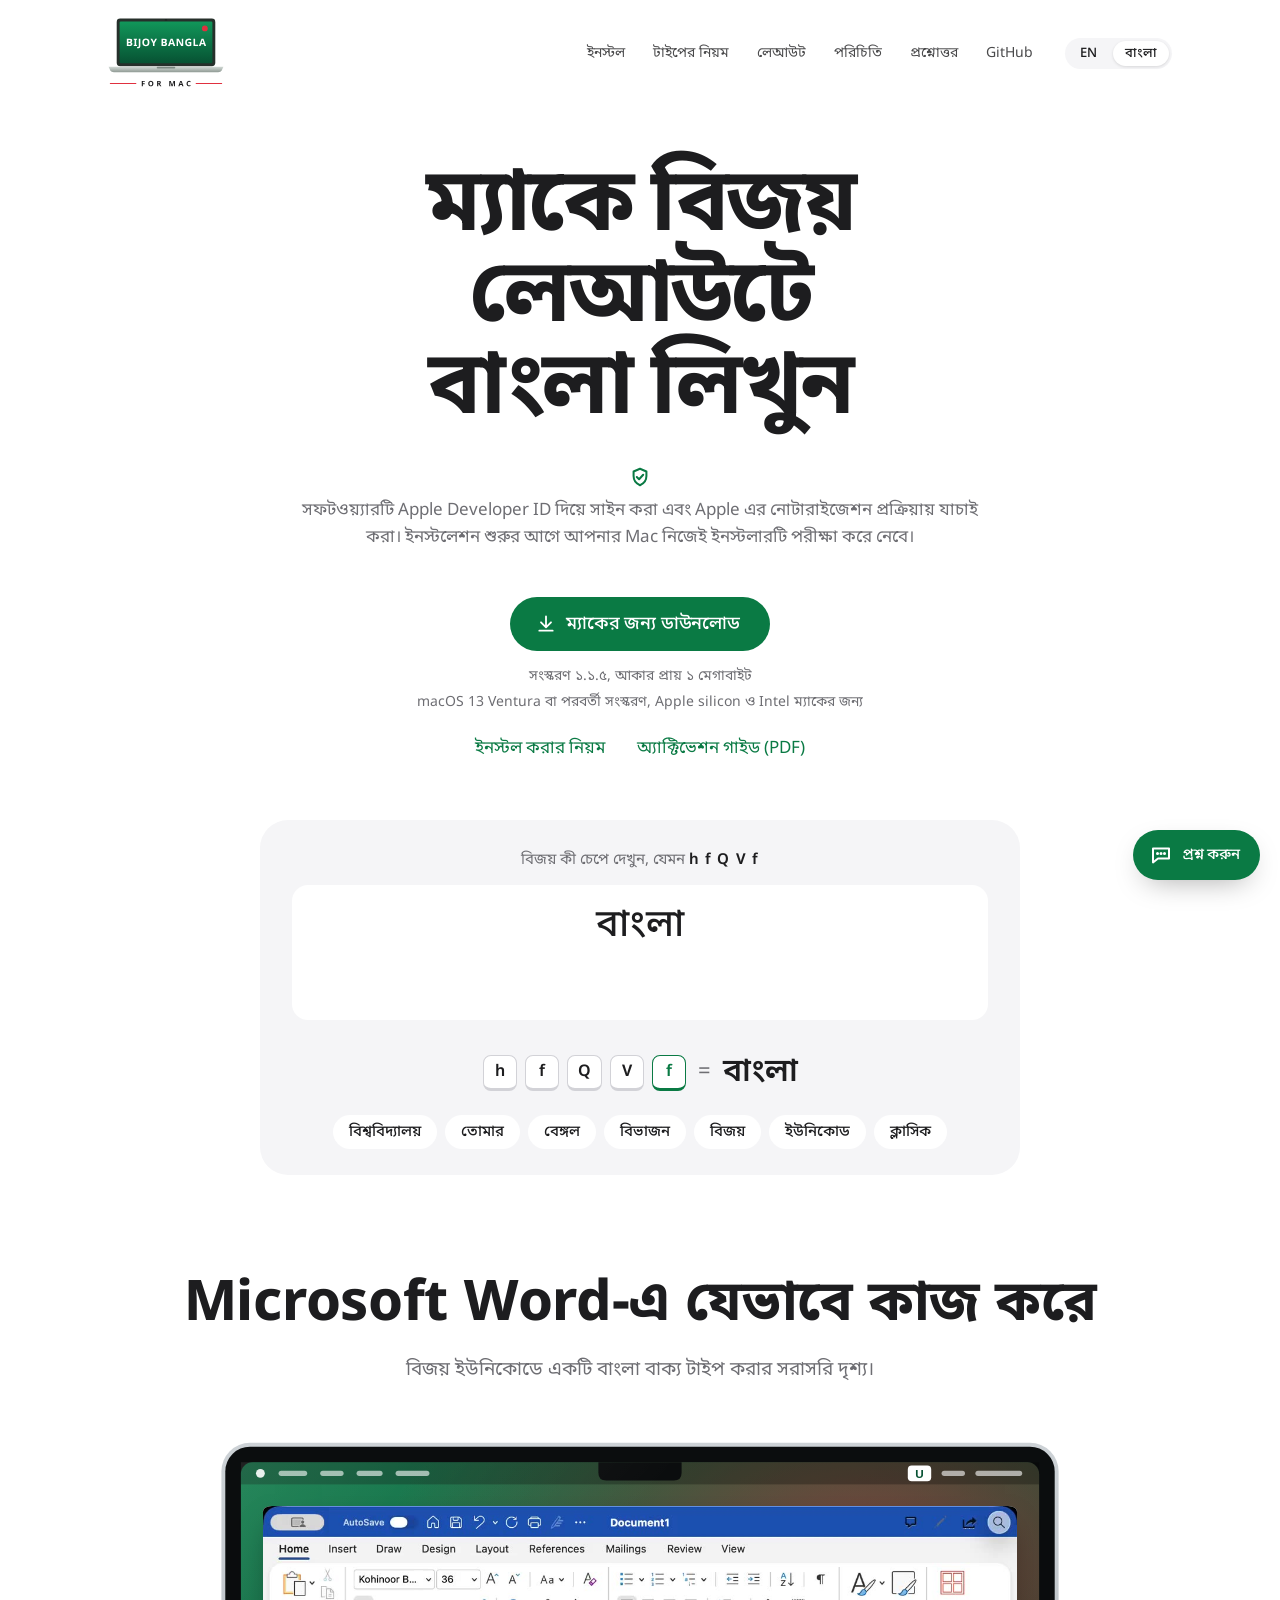
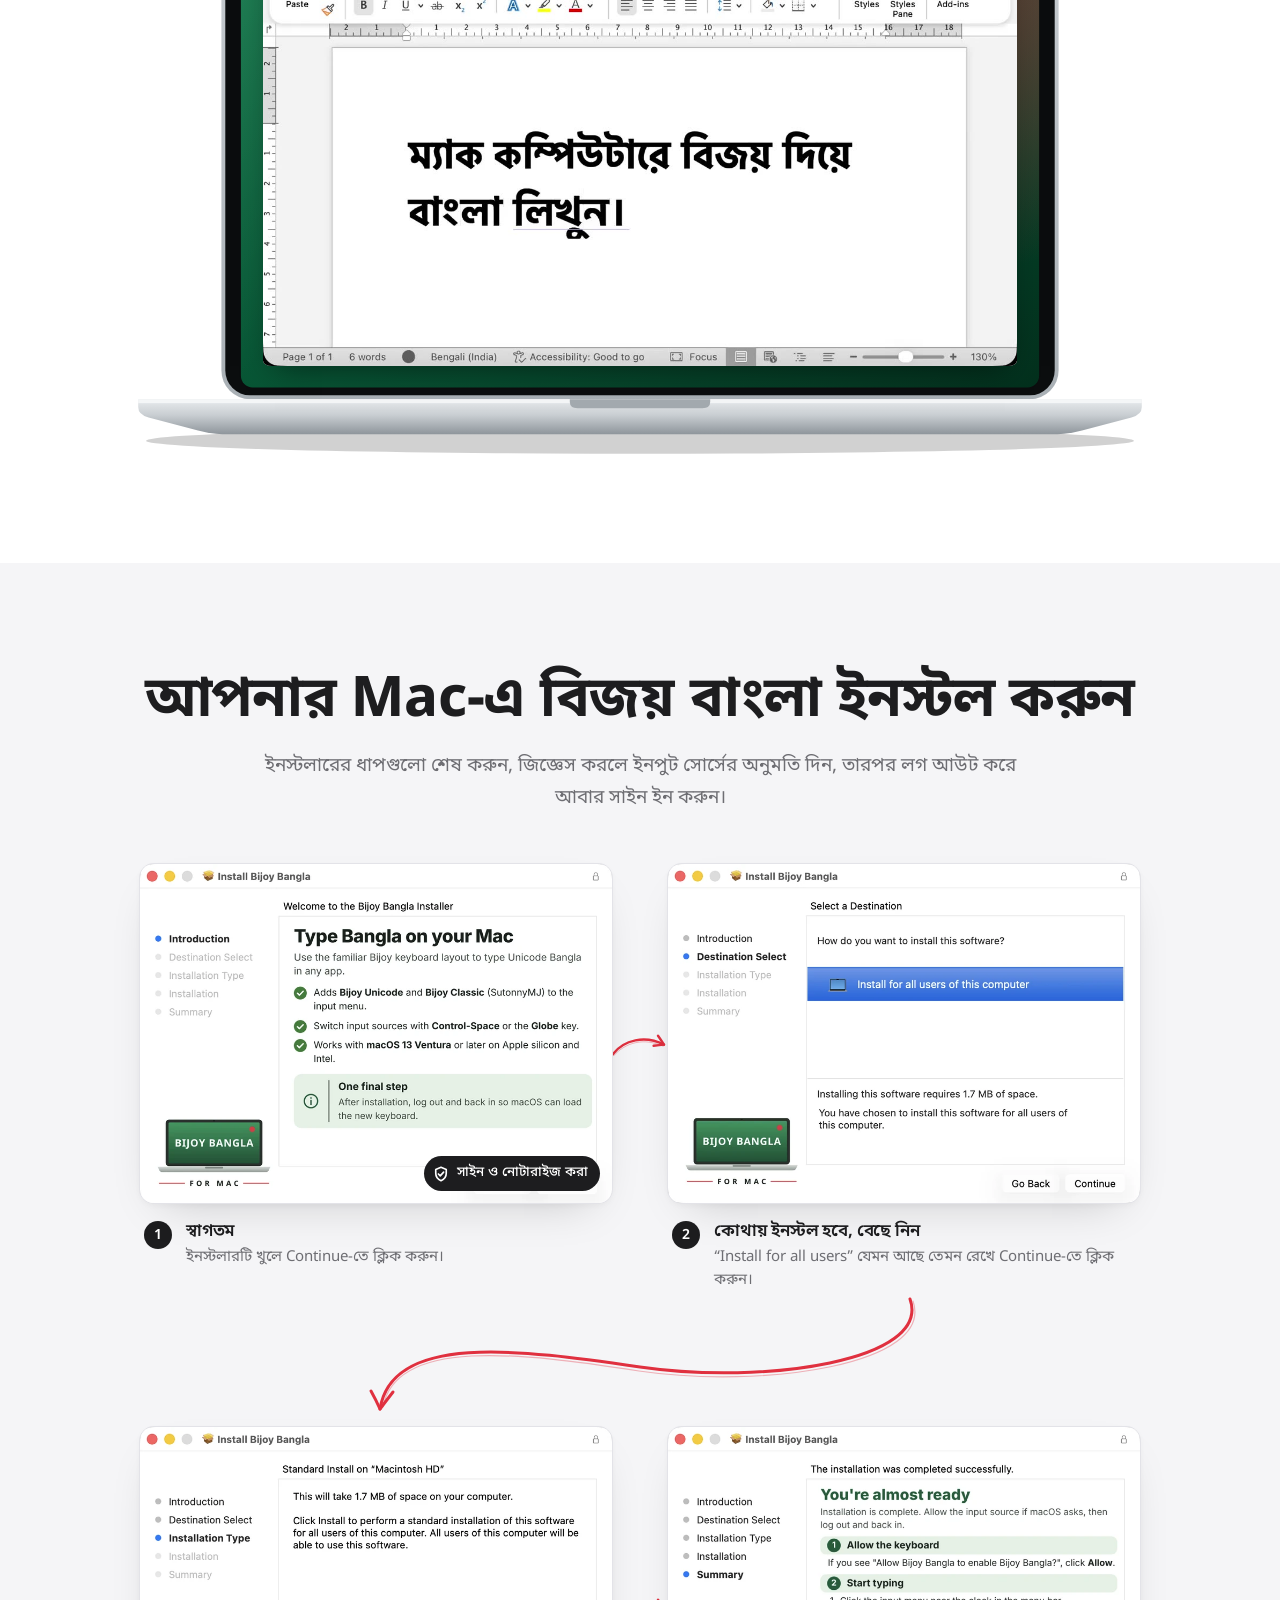
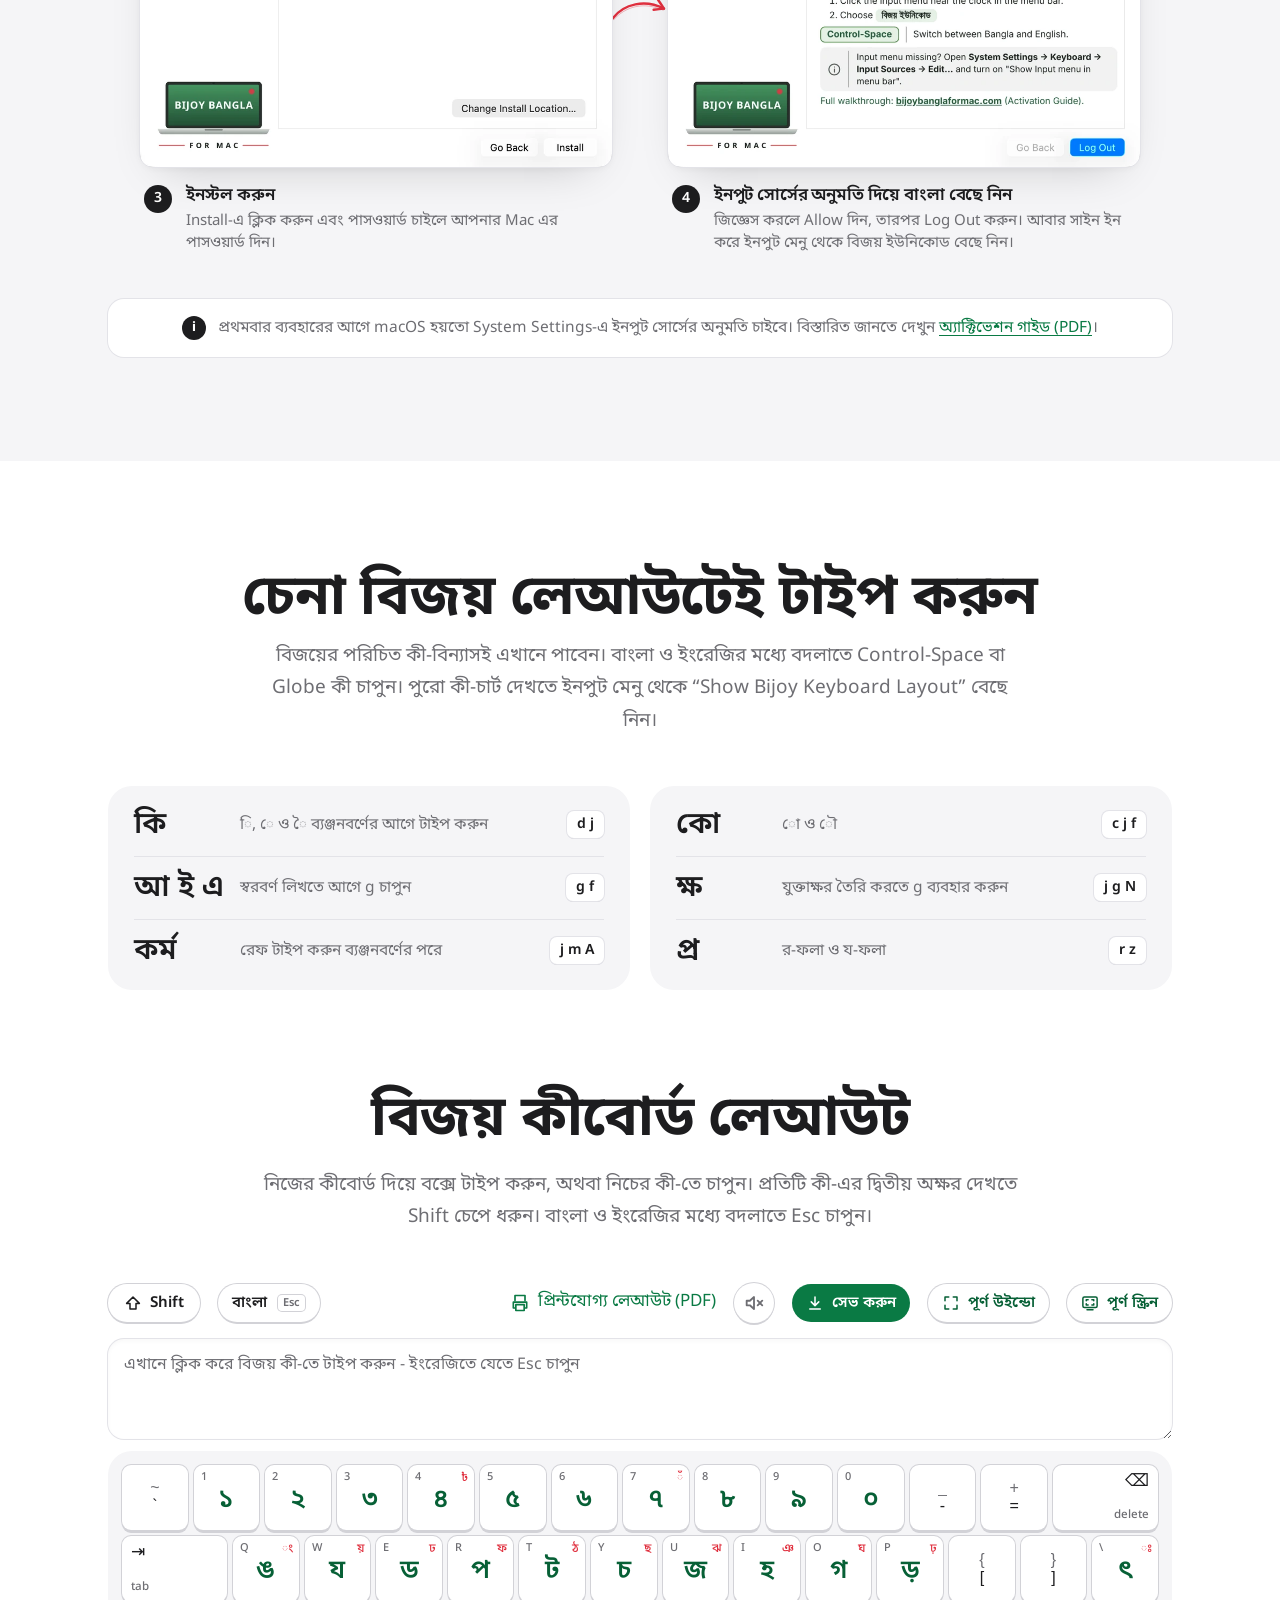
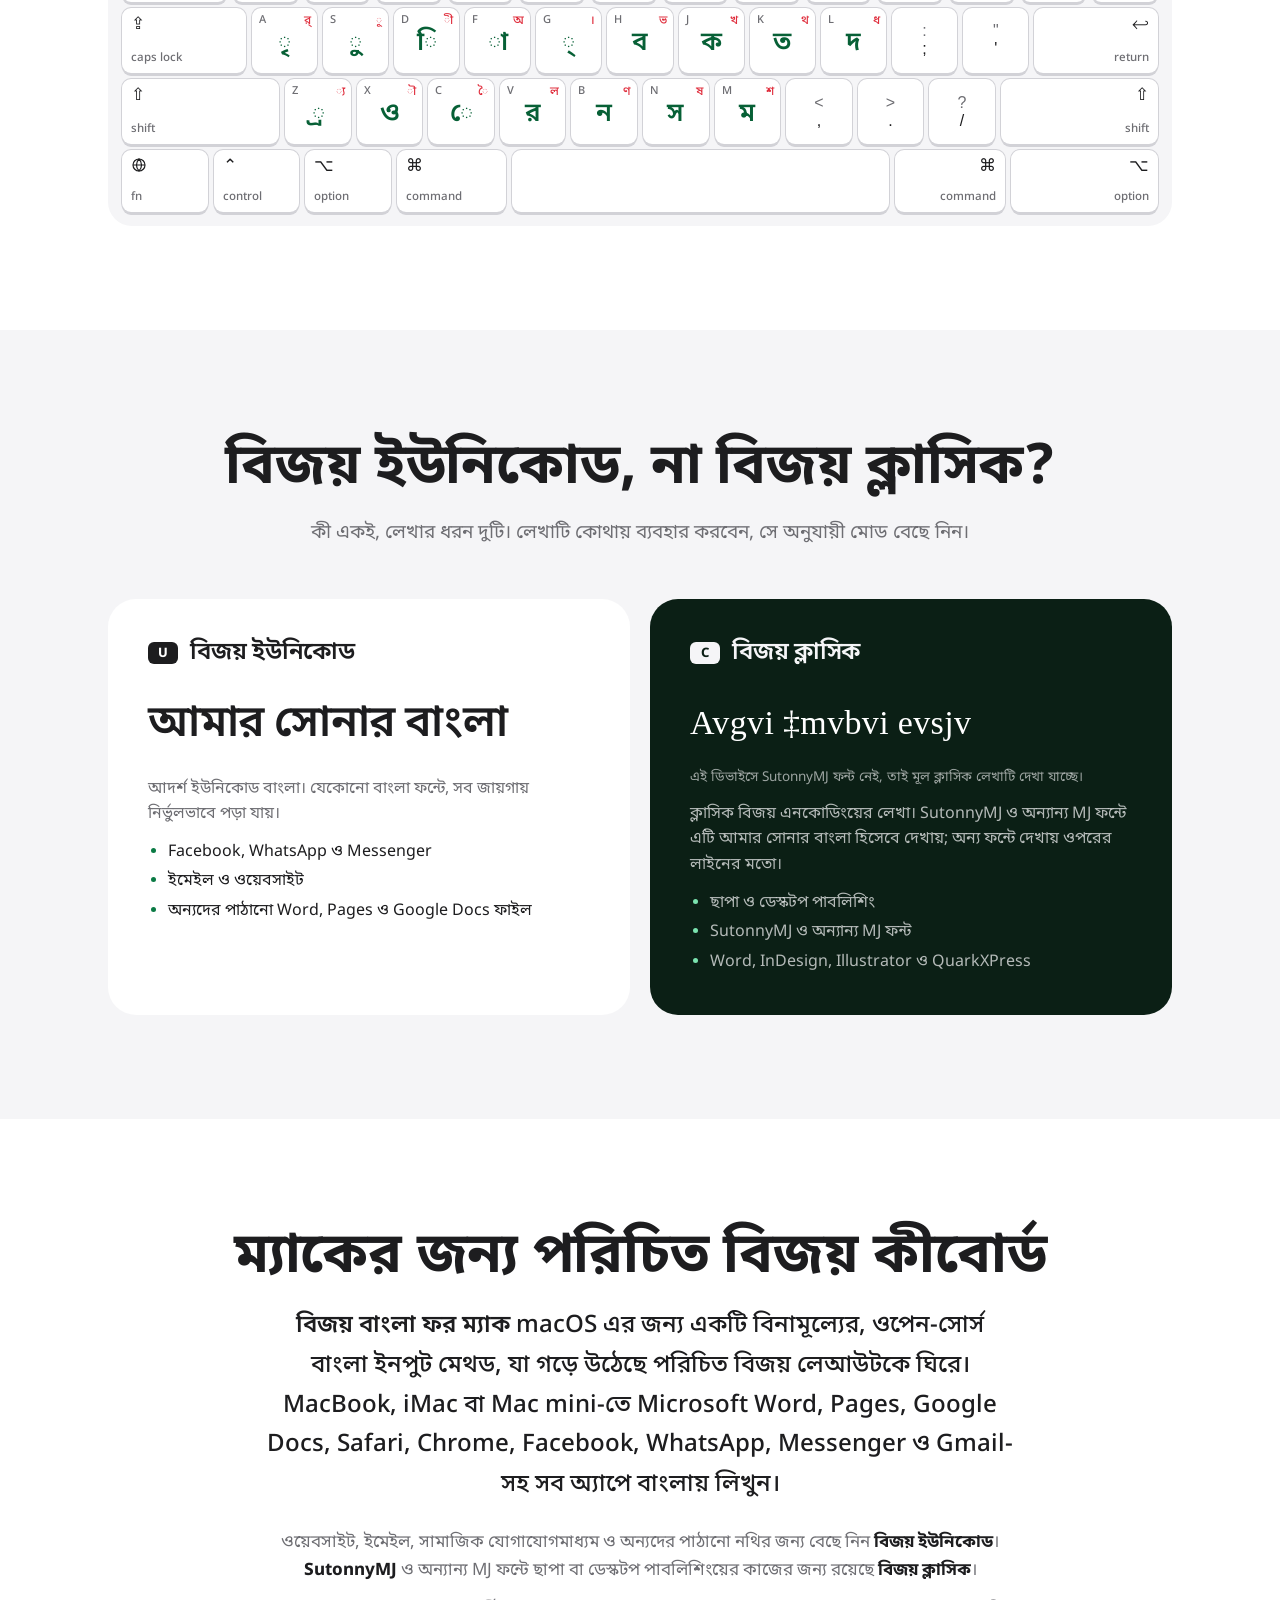
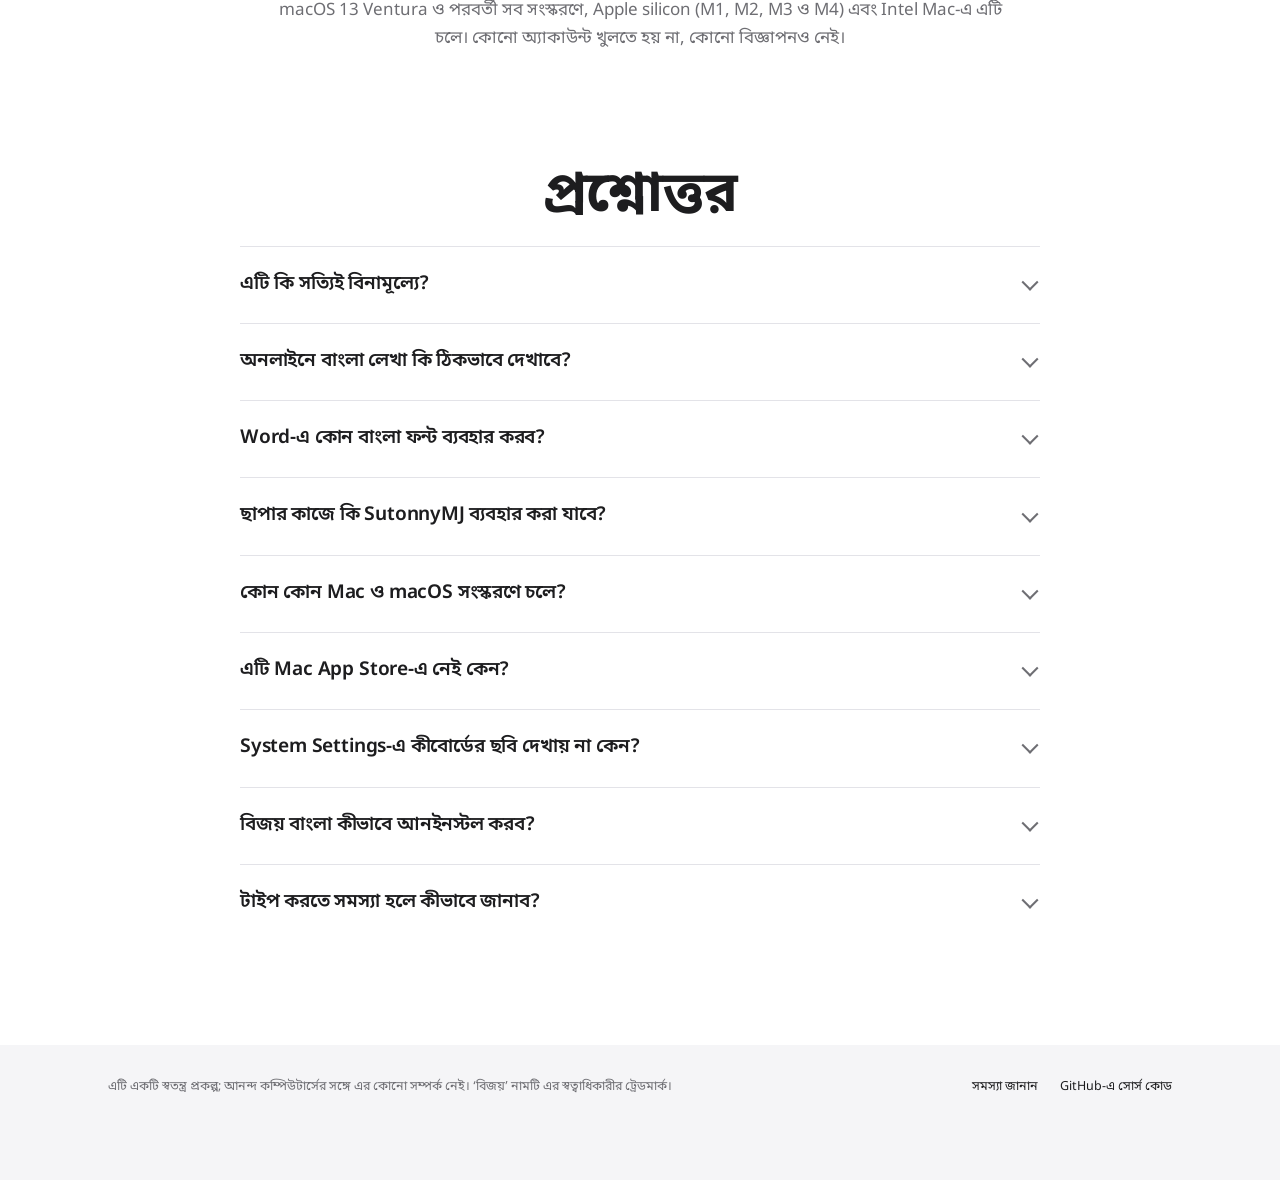
==== commit 185f178c: "Download count, version and release notes come from the server, so they never disappear" ====
--- a/docs/bn/index.html
+++ b/docs/bn/index.html
@@ -799,7 +799,7 @@
           </a>
           <span class="dl-count" hidden></span>
           </div>
-          <div class="meta" data-i18n="meta"><span class="m1">সংস্করণ <span class="ver">১.১.৩</span>, আকার প্রায় ১ মেগাবাইট</span><span class="m2">macOS 13 Ventura বা পরবর্তী সংস্করণ, Apple silicon ও Intel ম্যাকের জন্য</span><span class="links"><a class="how" href="#install">ইনস্টল করার নিয়ম</a><a class="how" href="/Activation-Guide.pdf">অ্যাক্টিভেশন গাইড (PDF)</a></span></div>
+          <div class="meta" data-i18n="meta"><span class="m1">সংস্করণ <span class="ver">১.১.৫</span>, আকার প্রায় ১ মেগাবাইট</span><span class="m2">macOS 13 Ventura বা পরবর্তী সংস্করণ, Apple silicon ও Intel ম্যাকের জন্য</span><span class="links"><a class="how" href="#install">ইনস্টল করার নিয়ম</a><a class="how" href="/Activation-Guide.pdf">অ্যাক্টিভেশন গাইড (PDF)</a></span></div>
       </div>
 
       <div class="demo">
@@ -1059,7 +1059,7 @@
     navInstall: 'ইনস্টল', navTyping: "টাইপের নিয়ম", navAbout: "পরিচিতি", navFaq: 'প্রশ্নোত্তর', aboutTitle: "ম্যাকের জন্য পরিচিত বিজয় কীবোর্ড",
     seal: "সাইন ও নোটারাইজ করা",
     download: "ম্যাকের জন্য ডাউনলোড",
-    meta: '<span class="m1">সংস্করণ <span class="ver">১.১.৩</span>, আকার প্রায় ১ মেগাবাইট</span><span class="m2">macOS 13 Ventura বা পরবর্তী সংস্করণ, Apple silicon ও Intel ম্যাকের জন্য</span><span class="links"><a class="how" href="#install">ইনস্টল করার নিয়ম</a><a class="how" href="/Activation-Guide.pdf">অ্যাক্টিভেশন গাইড (PDF)</a></span>',
+    meta: '<span class="m1">সংস্করণ <span class="ver">১.১.৫</span>, আকার প্রায় ১ মেগাবাইট</span><span class="m2">macOS 13 Ventura বা পরবর্তী সংস্করণ, Apple silicon ও Intel ম্যাকের জন্য</span><span class="links"><a class="how" href="#install">ইনস্টল করার নিয়ম</a><a class="how" href="/Activation-Guide.pdf">অ্যাক্টিভেশন গাইড (PDF)</a></span>',
     demoBadge: "টাইপ করে দেখুন", demoLabel: 'বিজয় কী চেপে দেখুন, যেমন',
     touchNote: 'ফোন বা ট্যাবলেটে যেকোনো নমুনা শব্দে ট্যাপ করুন, কীভাবে টাইপ হয় দেখতে পাবেন।',
     hintEmpty: 'আপনি যে কী চাপবেন, তা এখানে দেখা যাবে', hintSpace: 'শব্দ শেষ করতে স্পেস চাপুন',
@@ -1201,17 +1201,12 @@
     const text = lang === "bn" ? latest.replace(/[0-9]/g, d => BN_DIGITS[d]) : latest;
     document.querySelectorAll(".ver").forEach(el => { el.textContent = text; });
   }
-  fetch("https://api.github.com/repos/nasirahamed-design/bijoybanglaformac/releases/latest")
-    .then(r => r.ok ? r.json() : null)
-    .then(rel => {
-      if (rel && rel.tag_name) { latest = rel.tag_name.replace(/^v/, ""); showVersion(); }
-      // If the release also has the installer with its version in the name
-      // (BijoyBangla-1.1.6.pkg), download that one, so people can see which
-      // version they have. Otherwise the links keep the plain BijoyBangla.pkg.
-      const named = rel && (rel.assets || []).find(a => /^BijoyBangla-\d[\d.]*\.pkg$/.test(a.name));
-      if (named) document.querySelectorAll('a[href$="/releases/latest/download/BijoyBangla.pkg"]').forEach(a => { a.href = named.browser_download_url; });
-    })
-    .catch(() => {});   // offline or rate-limited: keep the version written in the page
+  // Latest version, and the installer with its version in the name (BijoyBangla-1.1.6.pkg)
+  // when the release has one, so people can see which version they downloaded.
+  function useLatest(tag, pkg) {
+    if (tag) { latest = tag.replace(/^v/, ""); showVersion(); }
+    if (pkg) document.querySelectorAll('a[href$="/releases/latest/download/BijoyBangla.pkg"]').forEach(a => { a.href = pkg; });
+  }
 
   /* ---------- Download count and visitor numbers ---------- */
   // Downloads: GitHub counts every download of the installer (.pkg, or .dmg
@@ -1261,22 +1256,41 @@
         item("bots", "bots", stats.bots, "", bn ? "বট" : "Bots");
     }
   }
-  fetch("https://api.github.com/repos/nasirahamed-design/bijoybanglaformac/releases?per_page=100")
-    .then(r => r.ok ? r.json() : null)
-    .then(list => {
-      if (!Array.isArray(list)) return;
-      downloads = list.reduce((sum, rel) => sum + (rel.assets || [])
-        .filter(a => /\.(dmg|pkg)$/i.test(a.name))
-        .reduce((s, a) => s + a.download_count, 0), 0);
-      showCounts();
-      releases = list.filter(r => !r.draft && !r.prerelease).slice(0, 3);
-      showNews();
-    })
-    .catch(() => {});
+  // The web server fetches the download count, latest version and release notes from
+  // GitHub every 10 minutes and puts them in /stats.json (Scripts/site-stats.py), so
+  // browsers don't ask GitHub themselves: GitHub allows only 60 such requests an hour
+  // per address, and the figures would vanish for anyone who reloads a lot.
+  // Asking GitHub directly is only the fallback, and the last count seen is remembered.
+  function fromGithub() {
+    fetch("https://api.github.com/repos/nasirahamed-design/bijoybanglaformac/releases?per_page=100")
+      .then(r => r.ok ? r.json() : null)
+      .then(list => {
+        if (!Array.isArray(list)) return;
+        const rels = list.filter(r => !r.draft && !r.prerelease);
+        downloads = rels.reduce((sum, rel) => sum + (rel.assets || [])
+          .filter(a => /\.(dmg|pkg)$/i.test(a.name))
+          .reduce((s, a) => s + a.download_count, 0), 0);
+        remember(); showCounts();
+        releases = rels.slice(0, 3); showNews();
+        const named = rels[0] && (rels[0].assets || []).find(a => /^BijoyBangla-\d[\d.]*\.pkg$/.test(a.name));
+        if (rels[0]) useLatest(rels[0].tag_name, named && named.browser_download_url);
+      })
+      .catch(() => {});
+  }
+  function remember() { try { localStorage.setItem("dlCount", String(downloads)); } catch (e) {} }
+  try { const c = localStorage.getItem("dlCount"); if (c !== null && !isNaN(+c)) { downloads = +c; showCounts(); } } catch (e) {}
   fetch("/stats.json", { cache: "no-store" })
     .then(r => r.ok ? r.json() : null)
-    .then(j => { if (j && typeof j.visitors === "number") { stats = j; showCounts(); } })
-    .catch(() => {});
+    .then(j => {
+      if (j && typeof j.visitors === "number") { stats = j; showCounts(); }
+      const g = j && j.github;
+      if (g && typeof g.downloads === "number") {
+        downloads = g.downloads; remember(); showCounts();
+        if (g.releases && g.releases.length) { releases = g.releases; showNews(); }
+        if (g.latest) useLatest(g.latest.tag, g.latest.pkg);
+      } else fromGithub();
+    })
+    .catch(fromGithub);
   if (/(^|\.)bijoybanglaformac\.com$/.test(location.hostname)) {
     fetch("/beacon.txt?" + Date.now(), { cache: "no-store", keepalive: true }).catch(() => {});
   }
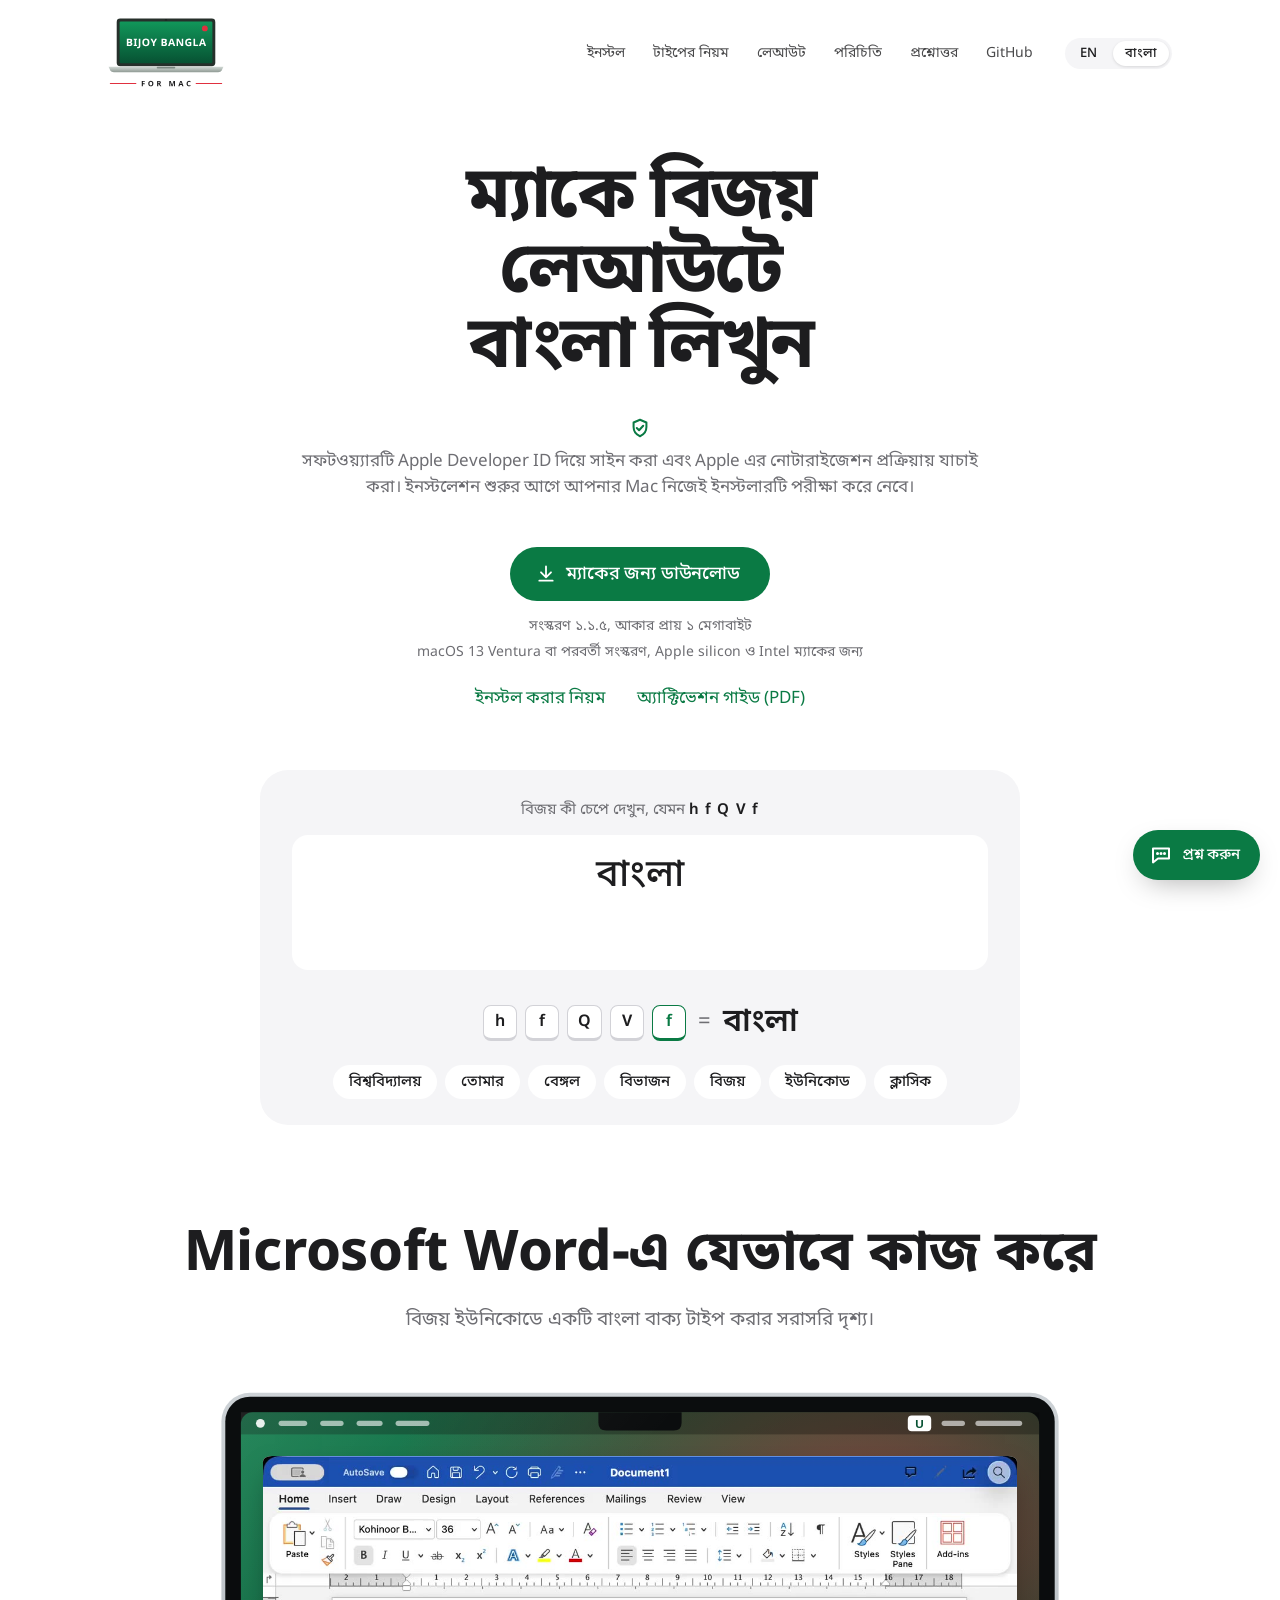
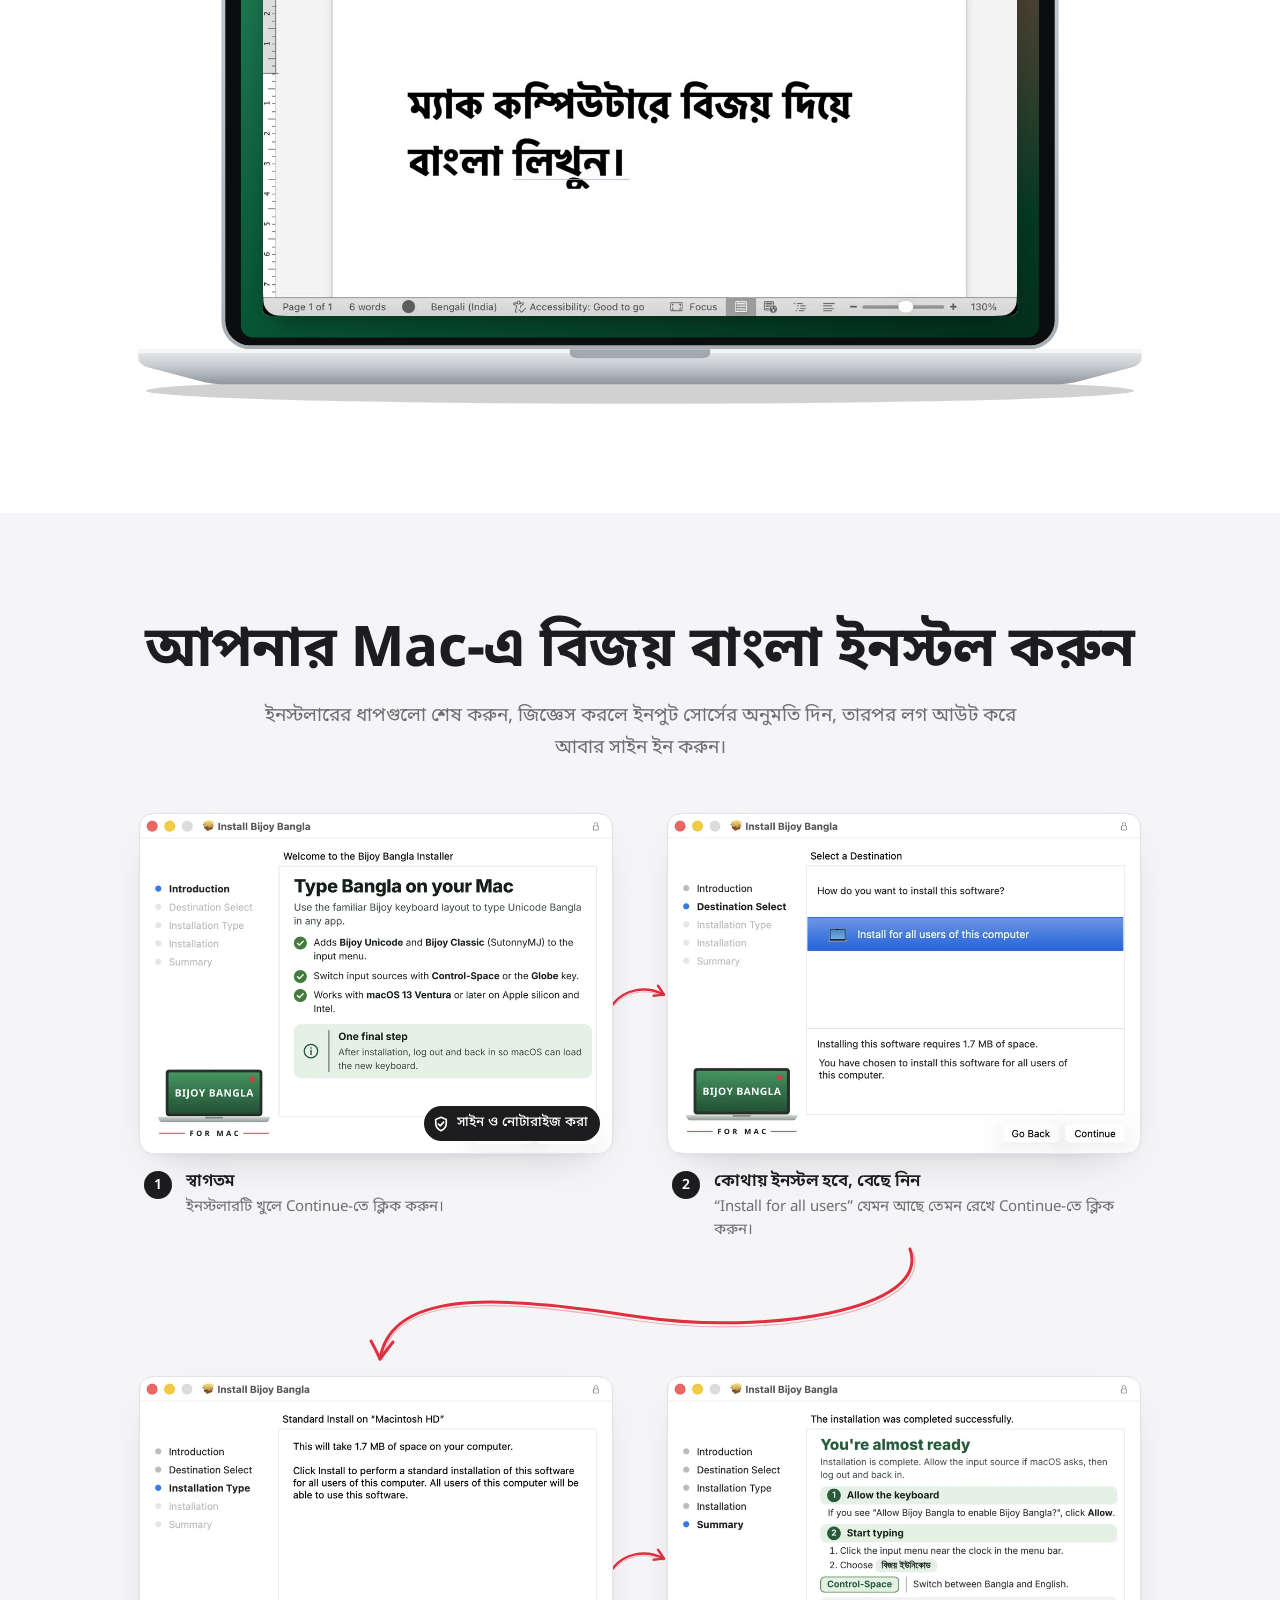
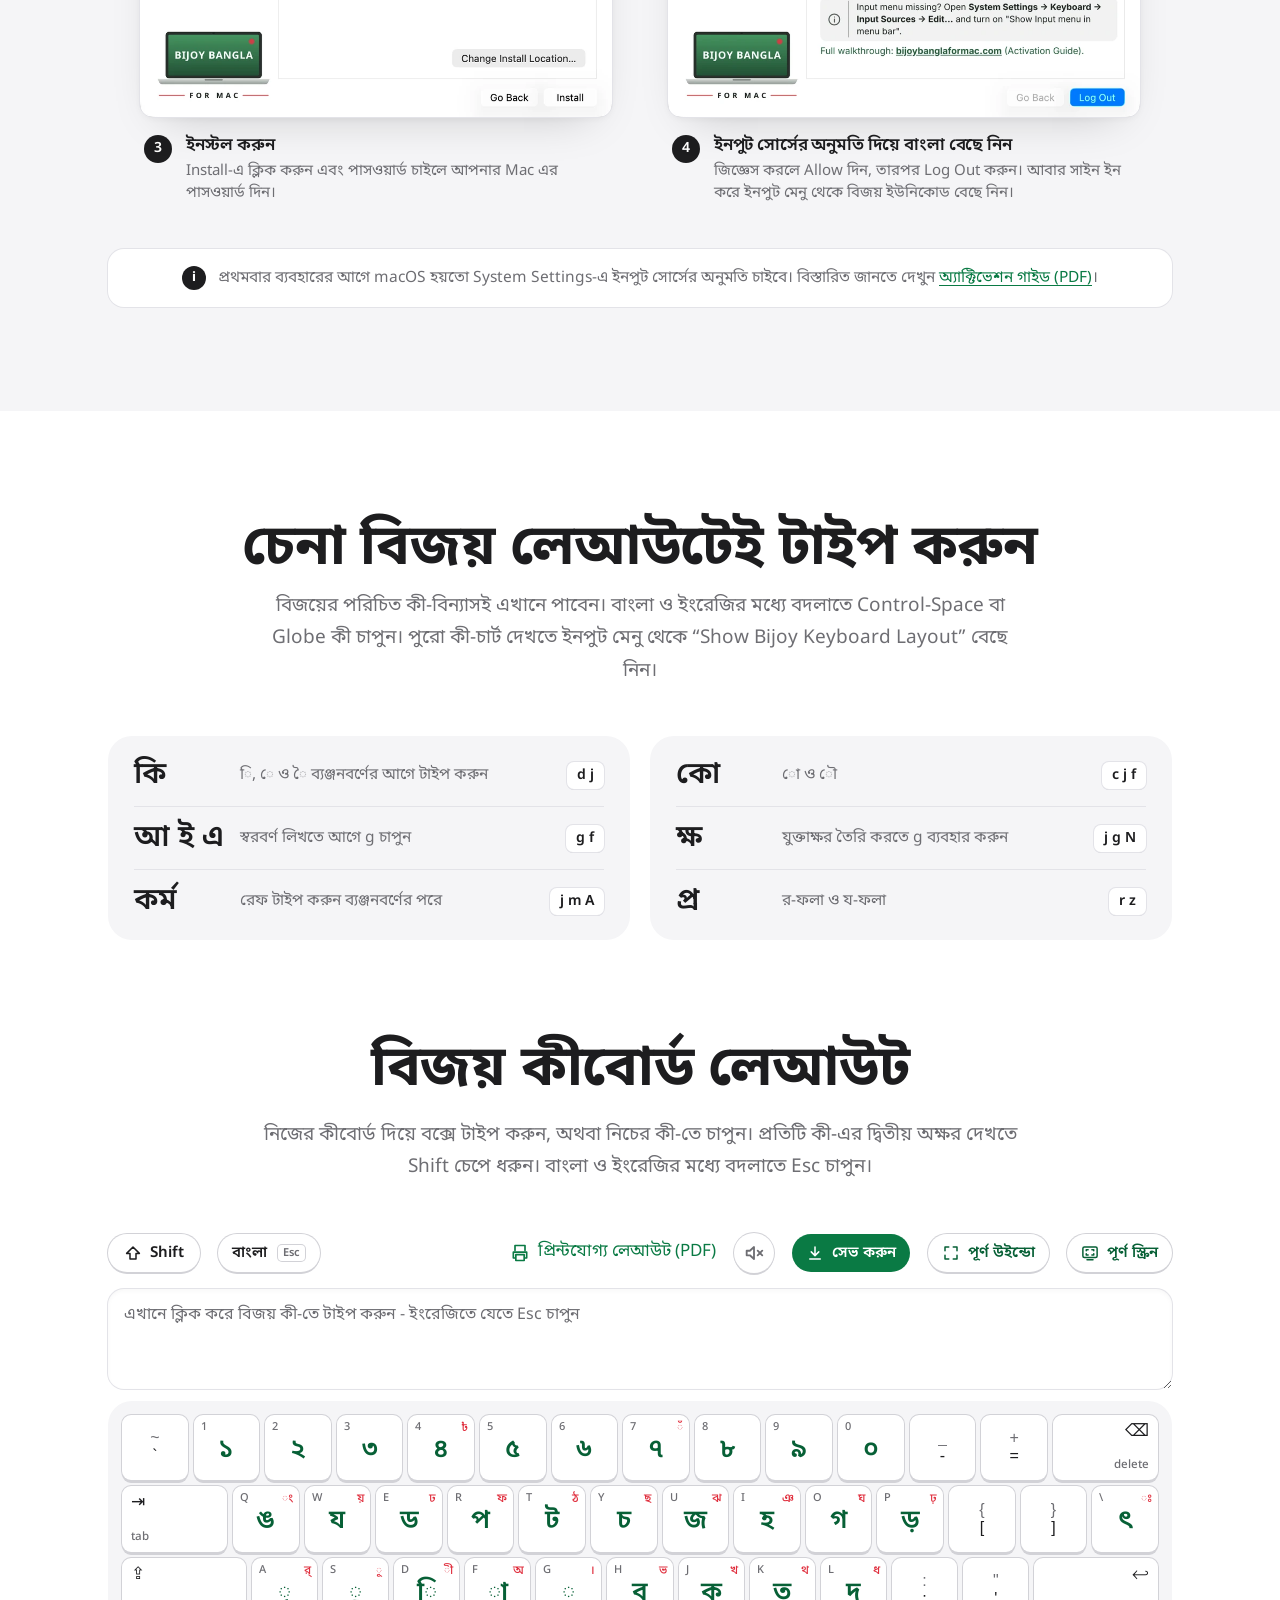
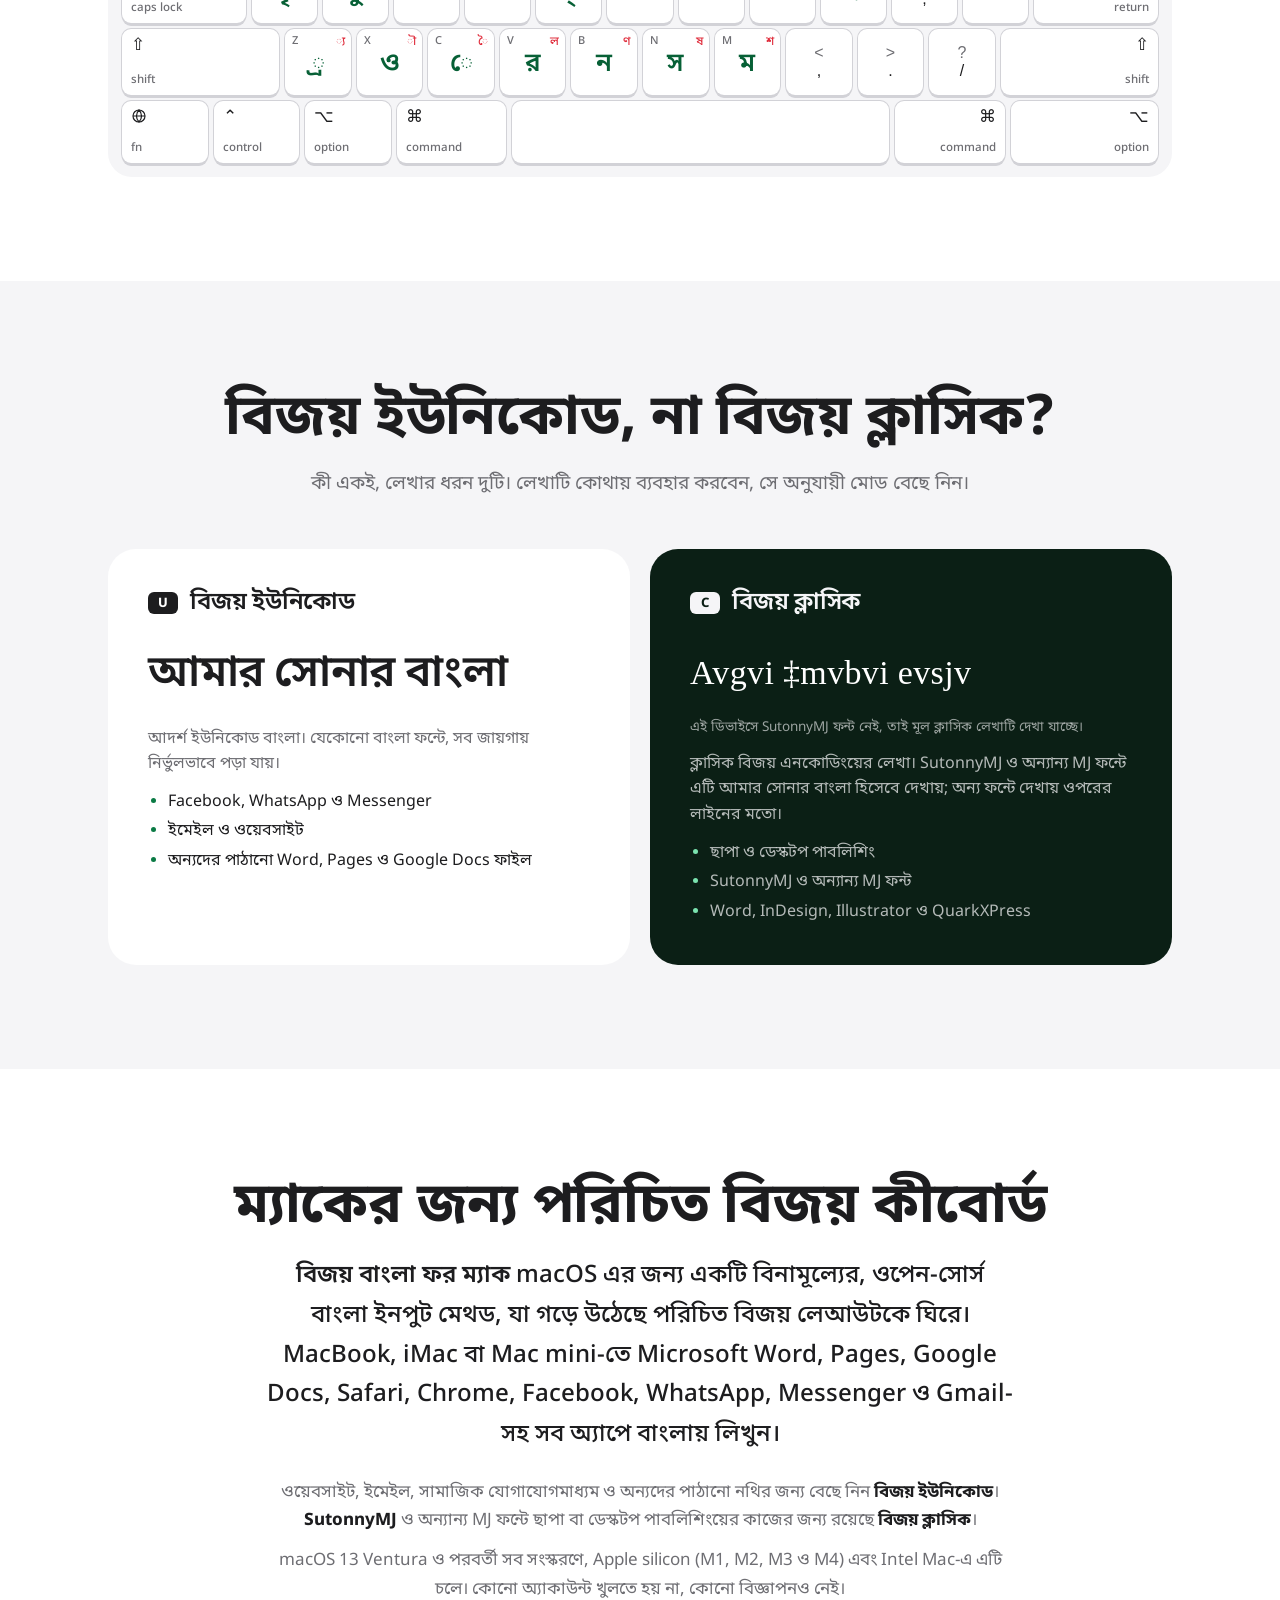
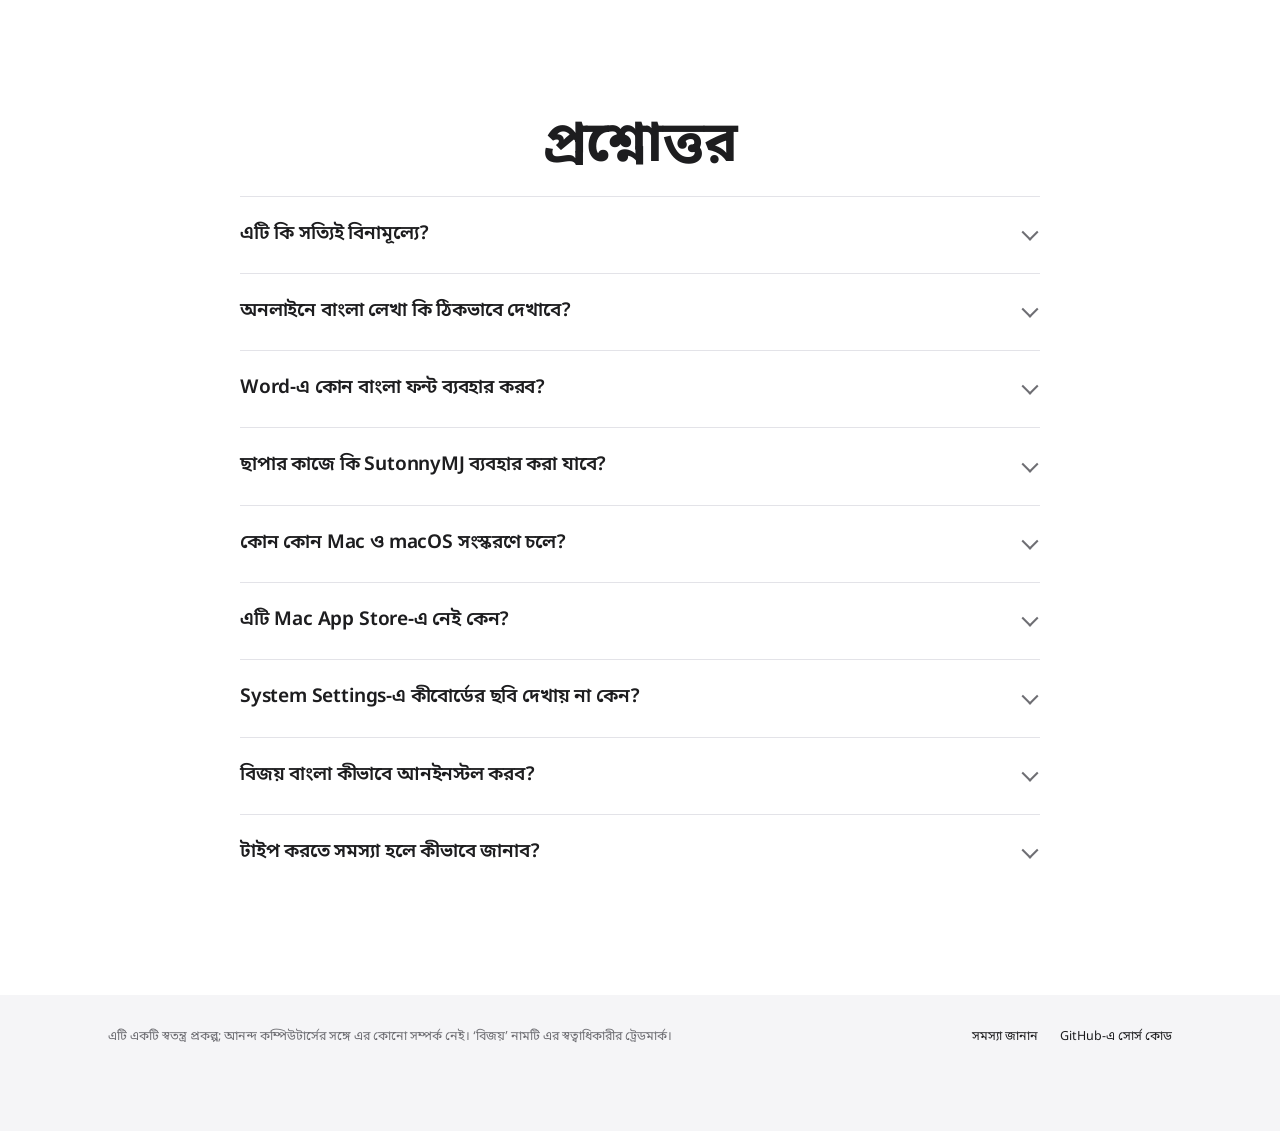
==== commit bc6455d8: "Phone menu in two rows, back to top button, chat stays above the phone keyboard, smaller Bangla head" ====
--- a/docs/bn/index.html
+++ b/docs/bn/index.html
@@ -2,7 +2,7 @@
 <html lang="bn" data-page="bn">
 <head>
 <meta charset="utf-8">
-<meta name="viewport" content="width=device-width, initial-scale=1">
+<meta name="viewport" content="width=device-width, initial-scale=1, interactive-widget=resizes-content">
 <title>বিজয় ফর ম্যাক - ম্যাকের জন্য বিনামূল্যের বিজয় বাংলা কীবোর্ড</title>
 <meta name="description" content="বিজয় ফর ম্যাক: চেনা বিজয় লেআউটে MacBook, iMac ও Mac mini-তে বাংলা লিখুন। ইউনিকোড বাংলা ও SutonnyMJ, দুটোই চলে; macOS 13 ও পরবর্তী সংস্করণের জন্য সম্পূর্ণ বিনামূল্যে।">
 <meta name="keywords" content="Bijoy for Mac, Bijoy Bangla for Mac, Bijoy Mac, Bijoy keyboard for Mac, Bijoy keyboard for MacBook, Bijoy Bangla MacBook, Bijoy for macOS, Bijoy Bangla macOS, Bijoy Unicode Mac, Bijoy Classic Mac, Bangla keyboard for Mac, Bangla keyboard for MacBook, Bangla keyboard macOS, Bengali keyboard for Mac, Bengali keyboard macOS, Bangla typing on Mac, Bangla typing software for Mac, Bangla input method Mac, Bengali input method Mac, type Bangla on Mac, Bangla font Mac, SutonnyMJ Mac, SutonnyMJ for Mac, MJ font Mac, Bangla DTP Mac, Bijoy Word Mac, Bangla in Microsoft Word Mac, Bijoy Bangla download, Bijoy Bangla free download, free Bangla keyboard, Bijoy Sonoma, Bijoy Sequoia, Bijoy Tahoe, Bijoy Apple silicon, Bijoy M1, বিজয় ফর ম্যাক, বিজয় বাংলা ফর ম্যাক, ম্যাকে বিজয়, ম্যাকবুকে বিজয়, বিজয় কীবোর্ড, বিজয় কিবোর্ড ম্যাক, বিজয় বাংলা ম্যাক, ম্যাকে বাংলা লেখা, ম্যাকে বাংলা টাইপ, ম্যাকবুকে বাংলা লেখা, বাংলা কীবোর্ড ম্যাক, বাংলা কিবোর্ড ম্যাক, বাংলা টাইপ, বিজয় ইউনিকোড, বিজয় ক্লাসিক, সুতন্বী এমজে, সুতন্নি এমজে ম্যাক, বাংলা কীবোর্ড ডাউনলোড, বিজয় ডাউনলোড">
@@ -1674,6 +1674,19 @@
 
 // Slim download bar once the main Download button has scrolled away
 (function () {
+  // Back to top: appears once the first screen has scrolled away, sits above the Ask button
+  var up = document.querySelector('.to-top');
+  if (up) {
+    up.hidden = false;
+    var showUp = function () { up.classList.toggle('on', scrollY > innerHeight * 1.2); };
+    addEventListener('scroll', showUp, { passive: true }); showUp();
+    up.addEventListener('click', function (e) {
+      e.preventDefault();
+      var still = matchMedia('(prefers-reduced-motion: reduce)').matches;
+      scrollTo({ top: 0, behavior: still ? 'auto' : 'smooth' });
+      try { history.replaceState(null, '', location.pathname + location.search); } catch (err) {}
+    });
+  }
   var bar = document.querySelector('.stick'), btn = document.querySelector('main .download');
   if (!bar || !btn || !('IntersectionObserver' in window)) return;
   new IntersectionObserver(function (es) {
@@ -1827,6 +1840,7 @@
   start();
 })();
 </script>
+<script src="../my-answers.js" defer></script>
 <script src="../avro-phonetic.js" defer></script>
 <script src="../helper.js" defer></script>
 </body>
--- a/docs/site.css
+++ b/docs/site.css
@@ -340,3 +340,25 @@
 :root[data-theme="dark"] .hk-suggest button.on { color: #000; }
 @media (prefers-color-scheme: dark) { :root:not([data-theme="light"]) .hk-suggest button.on { color: #000; } }
 .hk-suggest button.latin { color: var(--muted); font-size: 14px; }
+
+/* Phones: all six menu items visible at once, three to a row, nothing to scroll */
+@media (max-width: 640px) {
+  nav.site { display: grid; grid-template-columns: repeat(3, minmax(0, 1fr)); gap: 6px; overflow: visible; margin: 2px 0 0; padding: 4px 0 2px;
+    -webkit-mask-image: none; mask-image: none; scroll-snap-type: none; }
+  nav.site a, nav.site a:last-child { margin: 0; padding: 8px 4px; text-align: center; font-size: 14px; border-radius: 10px; white-space: nowrap; overflow: hidden; text-overflow: ellipsis; }
+}
+
+/* Back to top: a small round button directly above the Ask button, on every screen size */
+html .to-top { right: 24px; bottom: 84px; width: 42px; height: 42px; }
+.to-top[hidden] { display: none; }
+.to-top:not(.on) { pointer-events: none; }
+html.hk-on .to-top, html.kb-full-on .to-top { display: none; }
+@media (max-width: 640px) {
+  html .to-top { right: 18px; bottom: 80px; width: 42px; height: 42px; }
+  /* the chat sits in the part of the screen the keyboard leaves free */
+  .hk-box { top: 0; bottom: auto; }
+}
+
+/* Bangla headline a little smaller than the English one */
+:root[lang="bn"] .hero h1, :root[lang="bn"]:not([data-theme="dark"]) .hero h1 { font-size: clamp(38px, 6vw, 72px); }
+@media (max-width: 640px) { :root[lang="bn"] .hero h1, :root[lang="bn"]:not([data-theme="dark"]) .hero h1 { font-size: clamp(34px, 9.6vw, 40px); } }
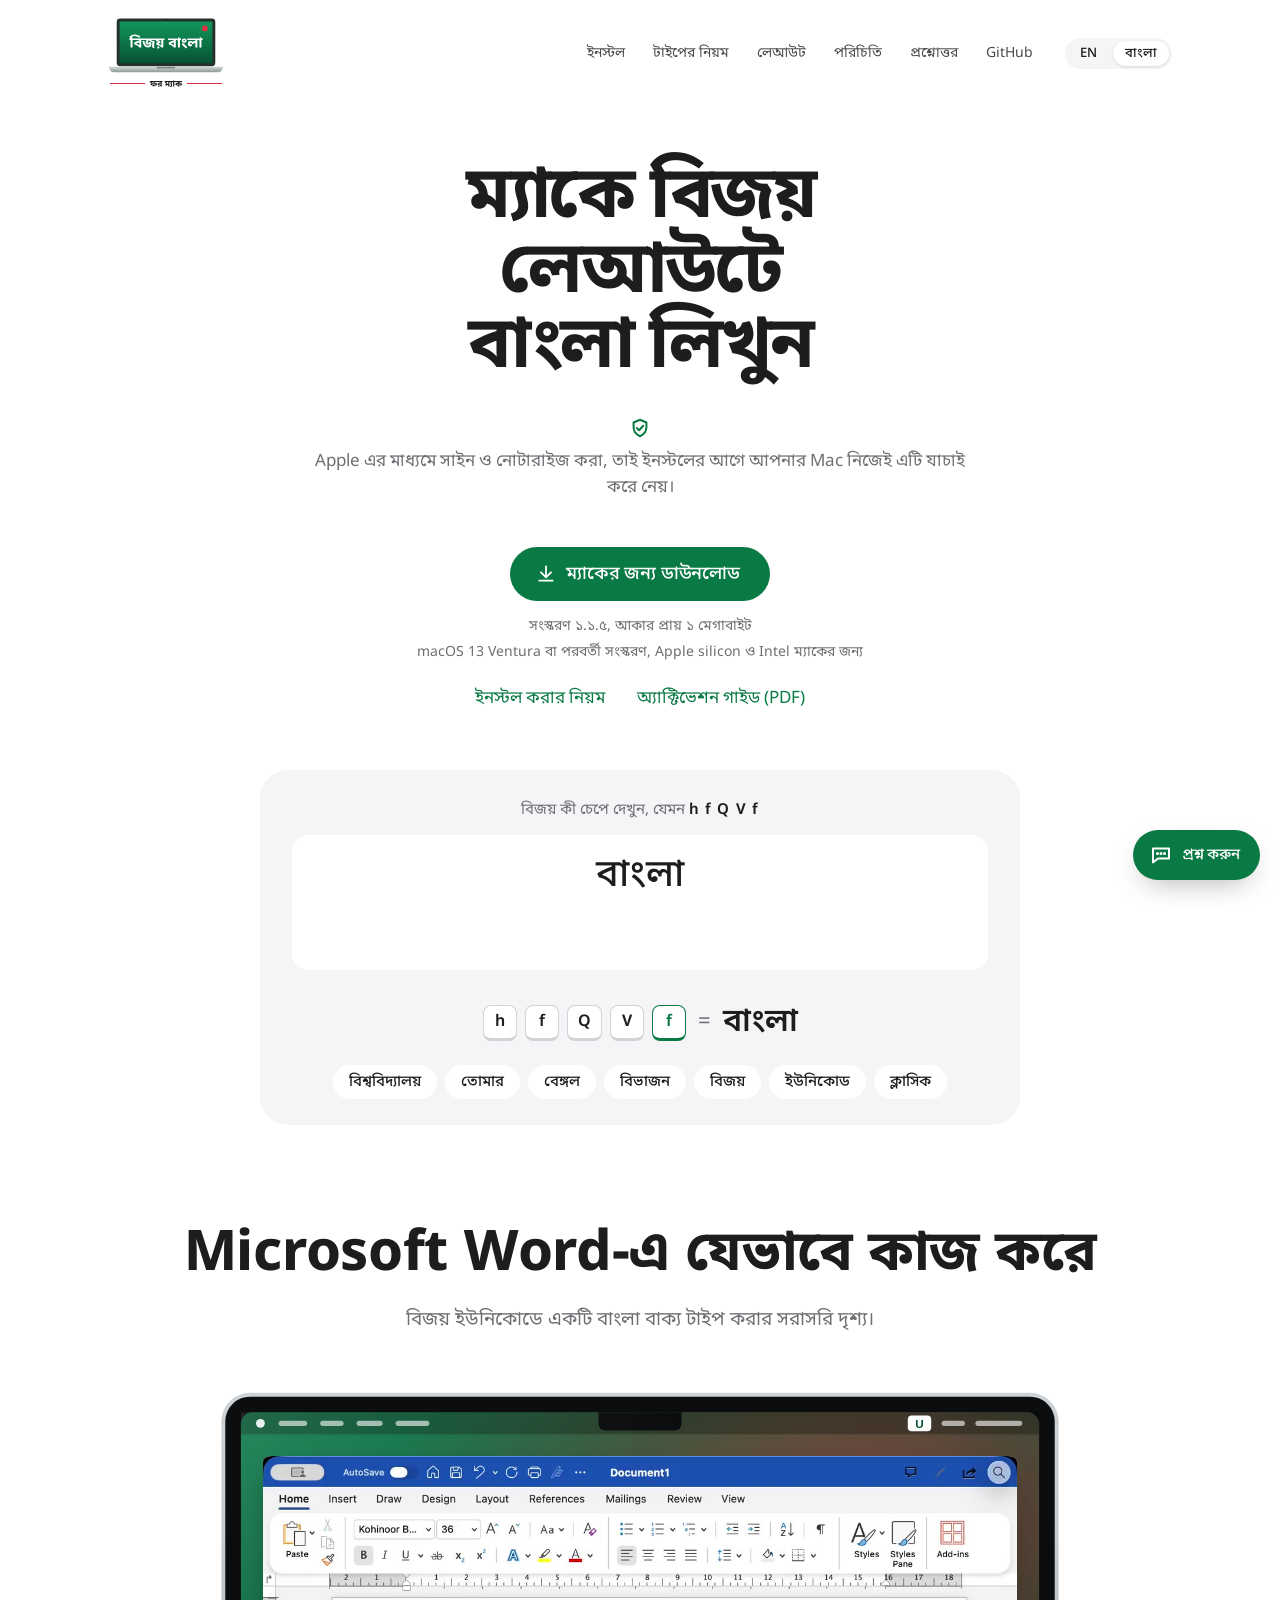
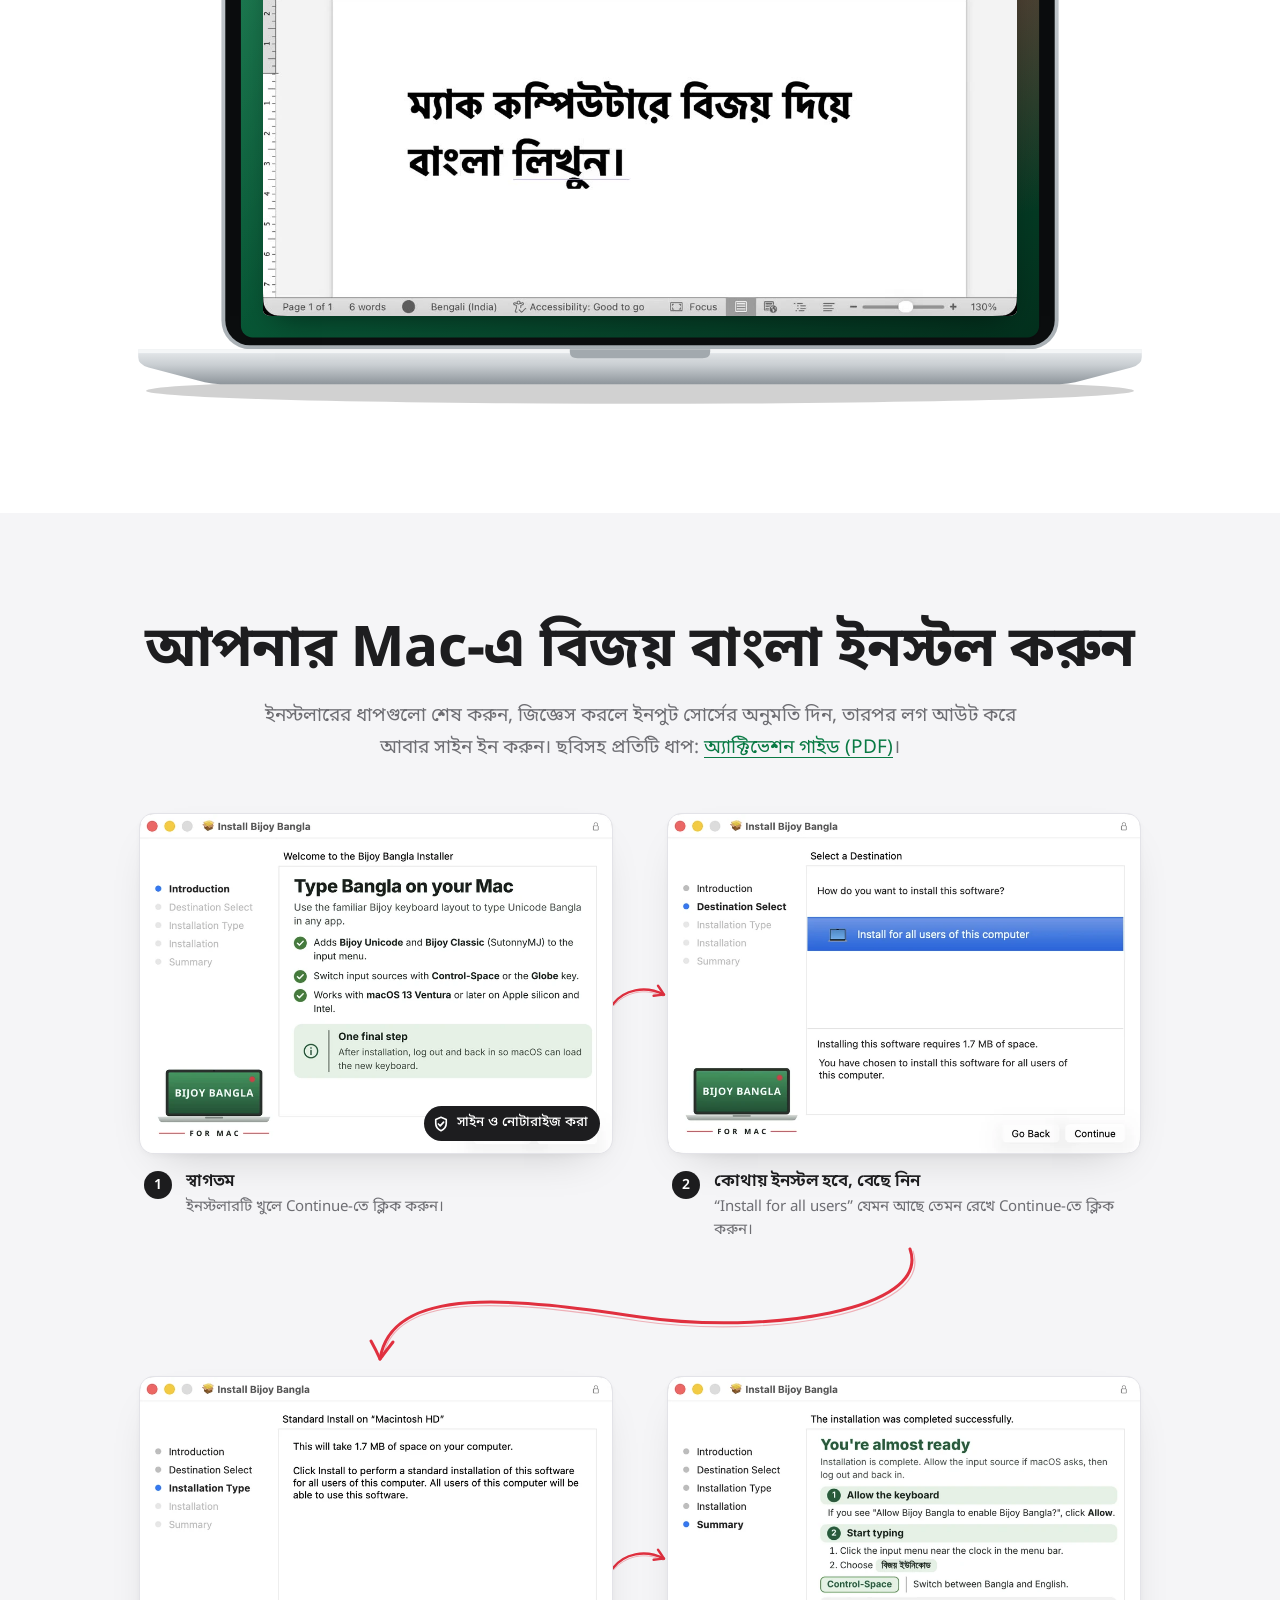
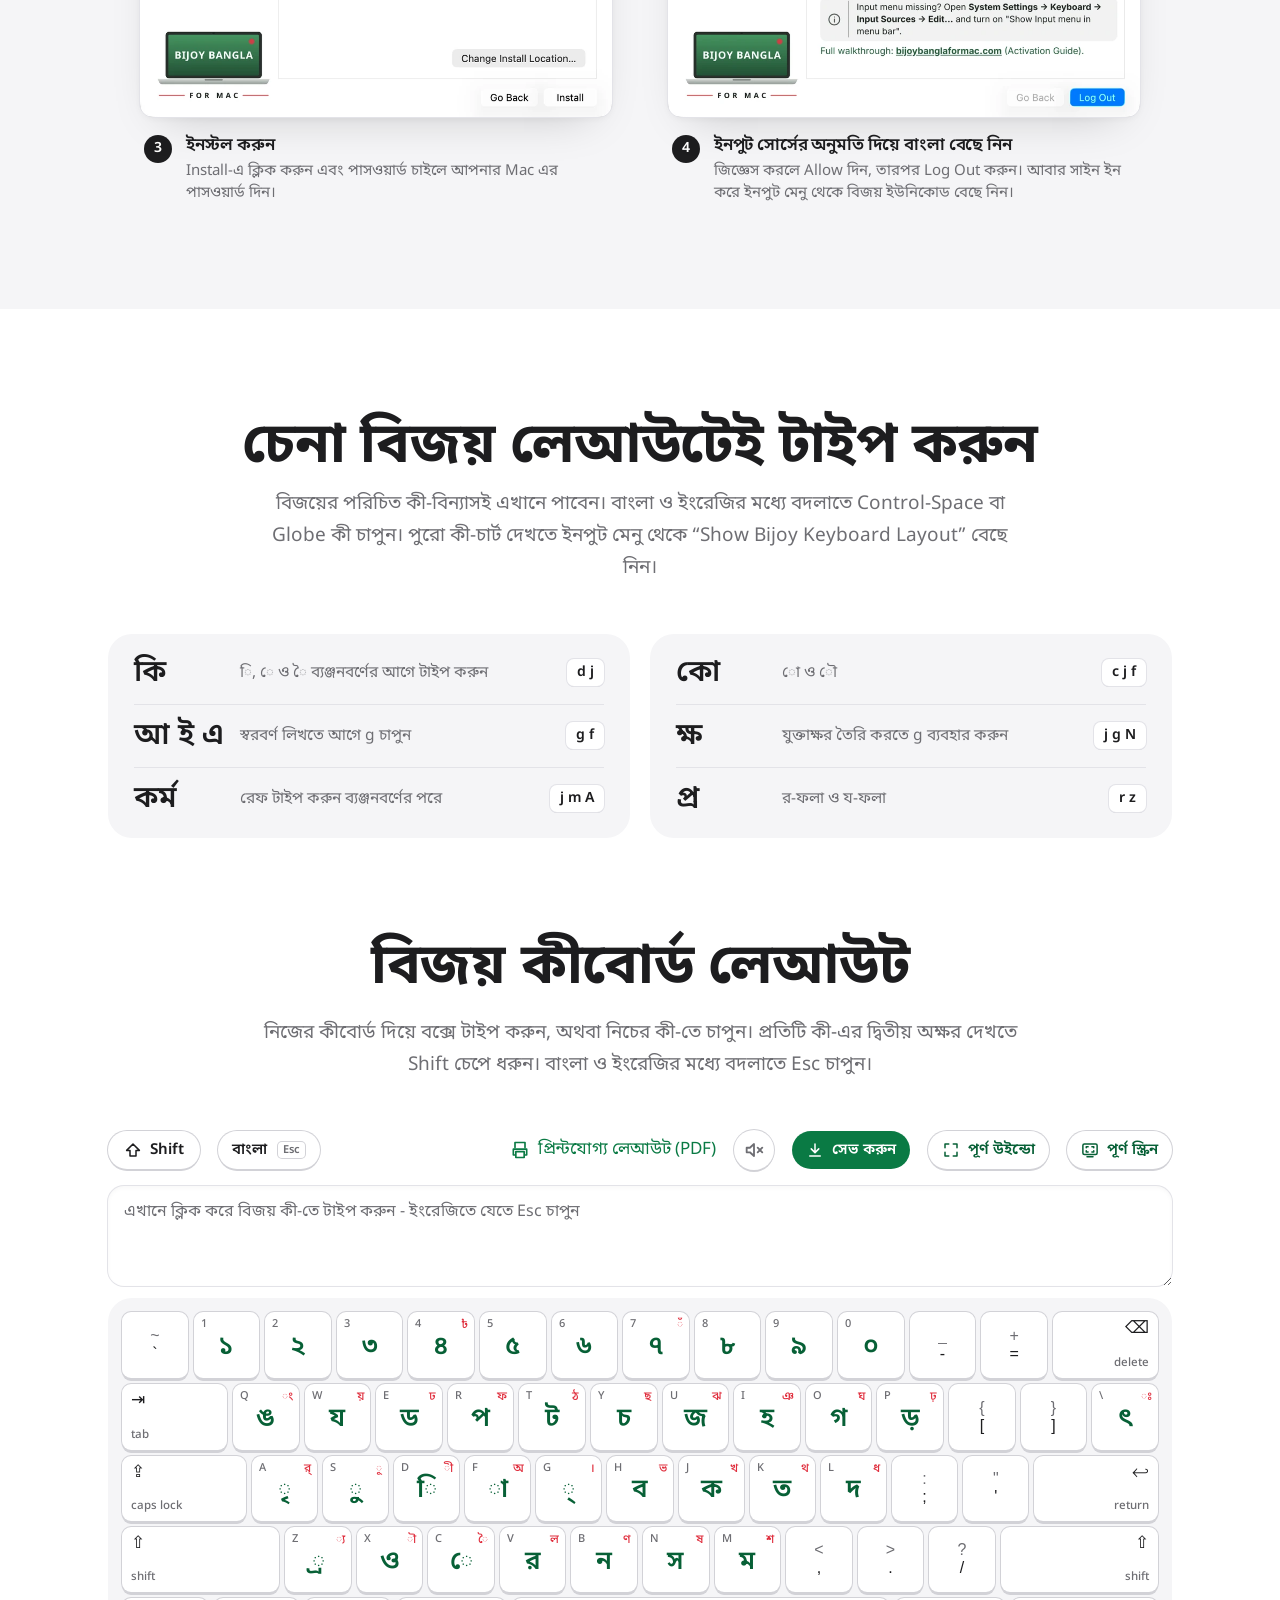
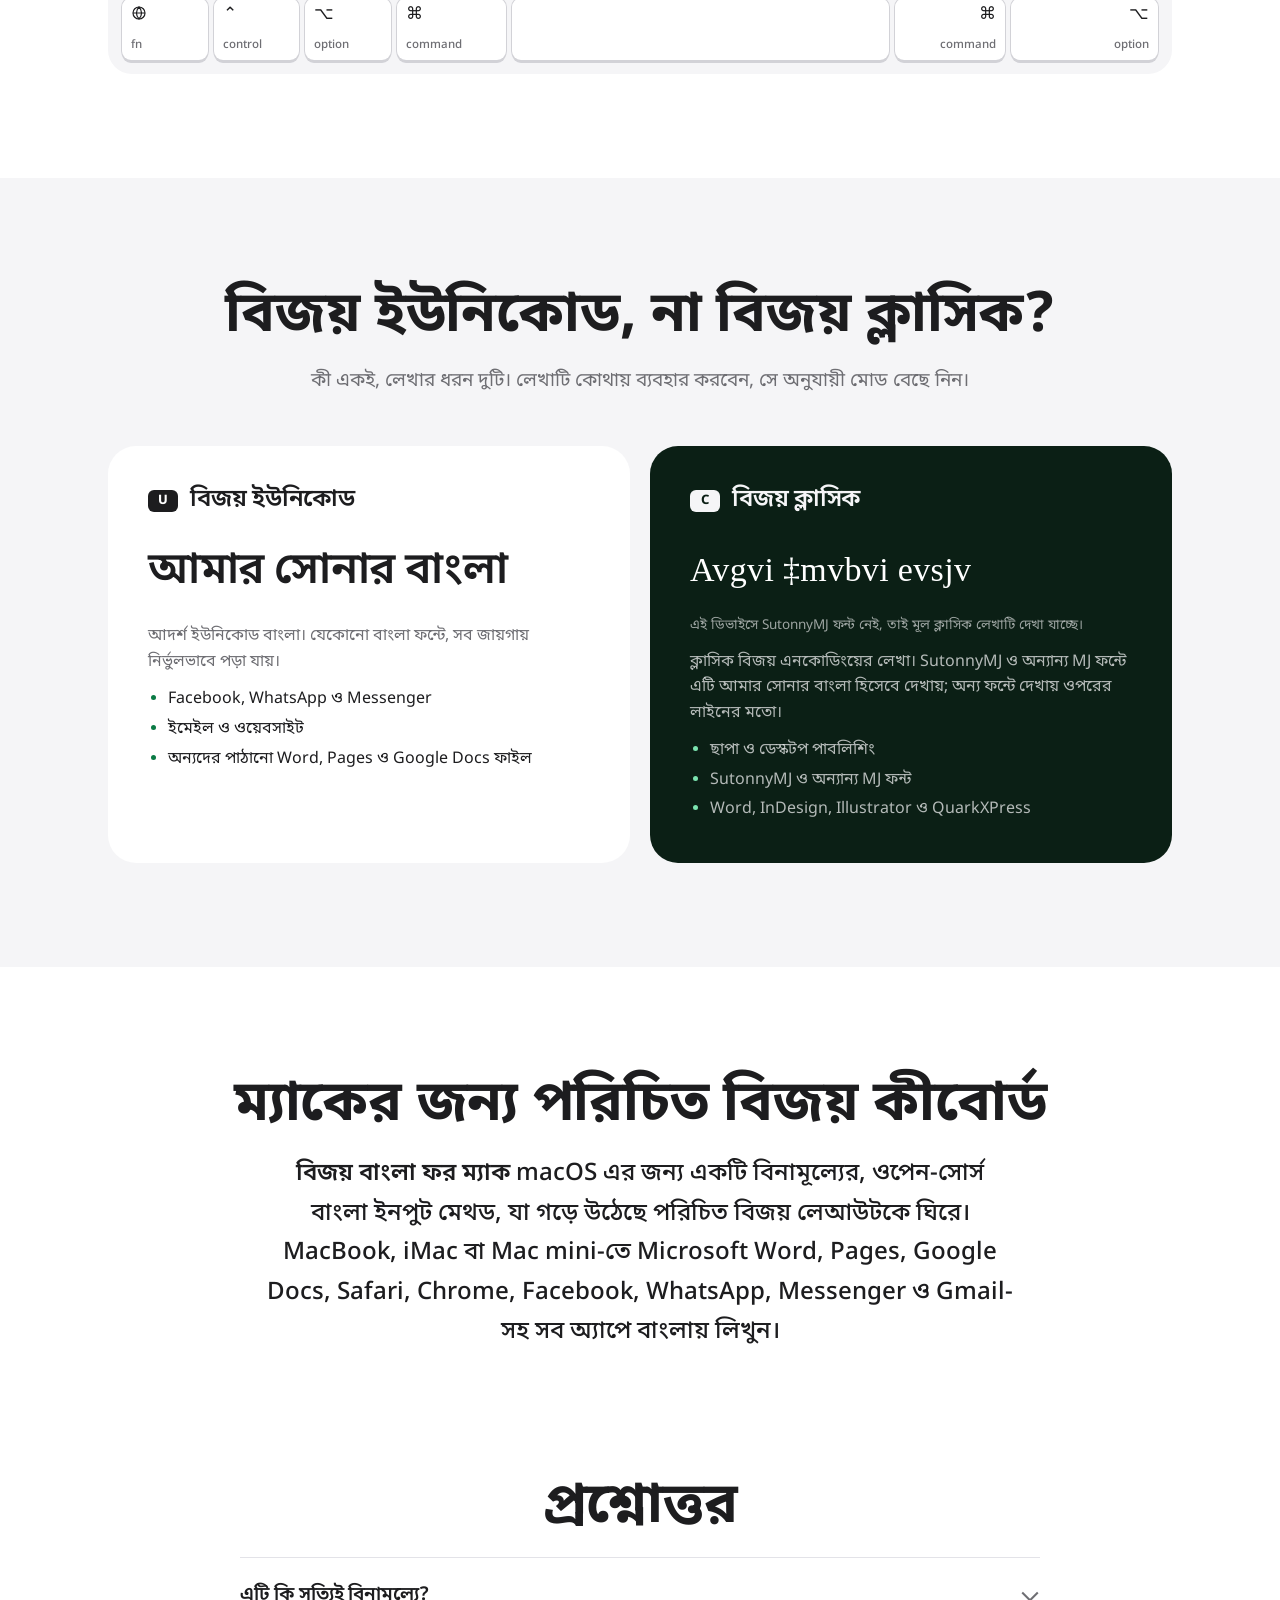
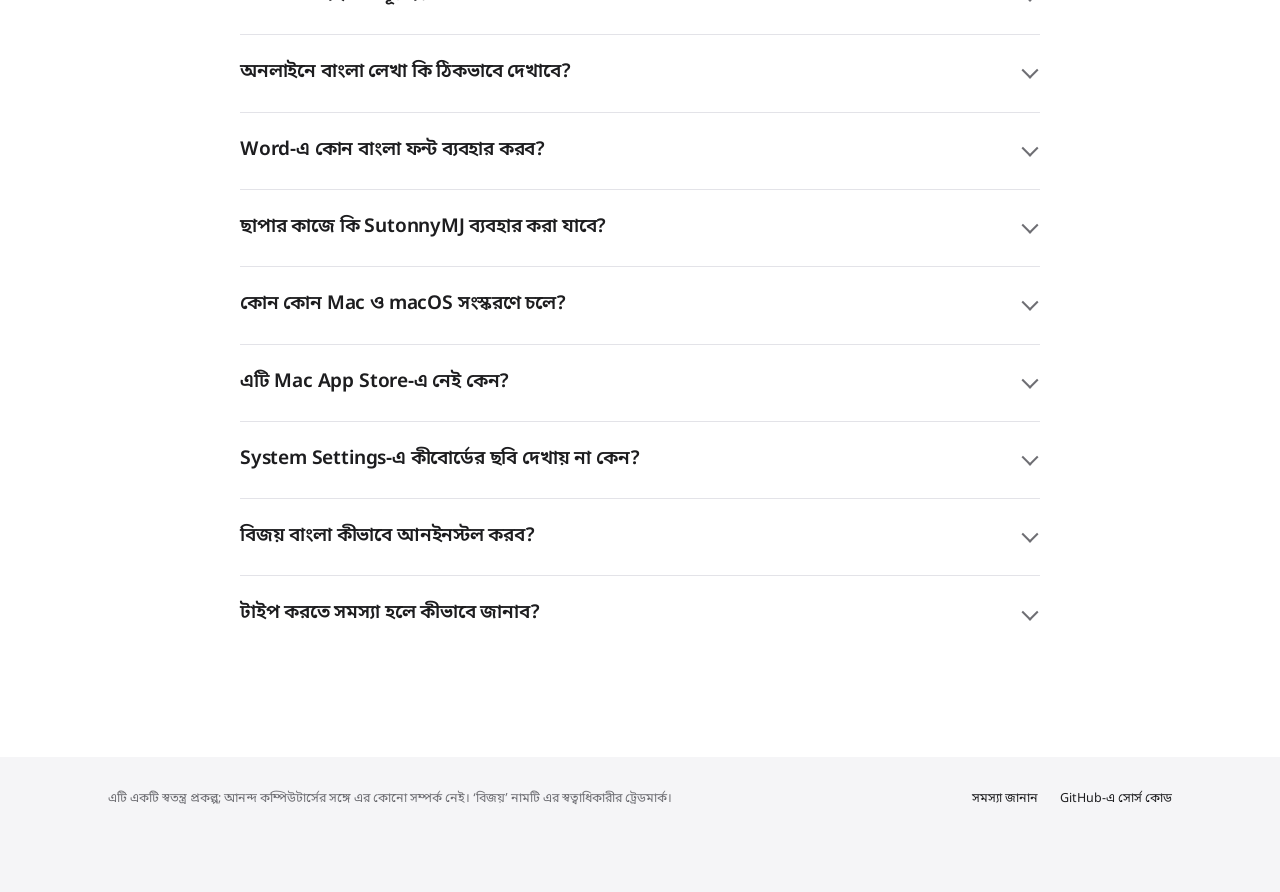
==== commit 0179668f: "Bangla logo on the Bangla page, shorter trust line, Bangla release dates, floating bar without repea" ====
--- a/docs/bn/index.html
+++ b/docs/bn/index.html
@@ -741,7 +741,7 @@
 <body>
 <div class="stick" aria-hidden="true" inert>
   <div class="wrap">
-    <a class="stick-brand" href="#"><picture><source srcset="logo-dark.svg" media="(prefers-color-scheme: dark)"><img src="../logo.svg" width="71" height="44" alt=""></picture><span>BIJOY BANGLA FOR MAC</span></a>
+    <a class="stick-brand" href="#" aria-label="বিজয় বাংলা ফর ম্যাক, পাতার শুরুতে ফিরুন"><picture><source srcset="../logo-bn-dark.svg" media="(prefers-color-scheme: dark)"><img src="../logo-bn.svg" width="71" height="44" alt=""></picture></a>
     <nav class="stick-nav" aria-label="Sections">
       <a href="#install" data-i18n="navInstall">ইনস্টল</a>
       <a href="#typing" data-i18n="navTyping">টাইপের নিয়ম</a>
@@ -756,9 +756,9 @@
 <div class="top">
   <div class="wrap">
     <header class="site">
-      <a class="brand" href="/" aria-label="Bijoy Bangla for Mac home page">
-        <svg class="logo" viewBox="0 0 400 248" role="img" aria-label="Bijoy Bangla for Mac">
-  <title>Bijoy Bangla for Mac</title>
+      <a class="brand" href="/" aria-label="বিজয় বাংলা ফর ম্যাক, প্রথম পাতা">
+        <svg class="logo" viewBox="0 0 400 248" role="img" aria-label="বিজয় বাংলা ফর ম্যাক">
+  <title>বিজয় বাংলা ফর ম্যাক</title>
   <defs>
     <linearGradient id="bbm-scr" x1="0" y1="0" x2="0" y2="1"><stop offset="0" stop-color="#11975A"/><stop offset="1" stop-color="#075233"/></linearGradient>
     <linearGradient id="bbm-base" x1="0" y1="0" x2="0" y2="1"><stop offset="0" stop-color="#D3DAD6"/><stop offset="1" stop-color="#8F9A94"/></linearGradient>
@@ -769,10 +769,10 @@
   <circle cx="334" cy="36" r="10" fill="#E0303F"/>
   <path d="M2 168 H398 L392 181 Q389 187 380 187 H20 Q11 187 8 181 Z" fill="url(#bbm-base)"/>
   <rect x="168" y="168" width="64" height="6" rx="3" fill="#7D8882"/>
-  <path transform="translate(61.68 97)" d="M11.232 -25.703999999999997Q16.38 -25.703999999999997 19.008 -24.263999999999996Q21.636 -22.823999999999998 21.636 -19.188Q21.636 -16.991999999999997 20.61 -15.479999999999997Q19.584 -13.967999999999998 17.676 -13.643999999999998V-13.463999999999999Q18.971999999999998 -13.212 20.016 -12.564Q21.06 -11.915999999999999 21.671999999999997 -10.692Q22.284 -9.468 22.284 -7.451999999999999Q22.284 -3.9599999999999995 19.764 -1.9799999999999998Q17.244 0.0 12.851999999999999 0.0H3.2399999999999998V-25.703999999999997ZM11.844 -15.515999999999998Q14.219999999999999 -15.515999999999998 15.137999999999998 -16.272Q16.055999999999997 -17.028 16.055999999999997 -18.468Q16.055999999999997 -19.944 14.975999999999999 -20.592Q13.895999999999999 -21.24 11.556 -21.24H8.676V-15.515999999999998ZM8.676 -11.196V-4.5H12.239999999999998Q14.687999999999999 -4.5 15.659999999999998 -5.454Q16.631999999999998 -6.4079999999999995 16.631999999999998 -7.991999999999999Q16.631999999999998 -9.431999999999999 15.642 -10.314Q14.652 -11.196 12.059999999999999 -11.196ZM38.544 0.0H26.843999999999998V-3.0959999999999996L29.975999999999996 -4.536V-21.168L26.843999999999998 -22.607999999999997V-25.703999999999997H38.544V-22.607999999999997L35.41199999999999 -21.168V-4.536L38.544 -3.0959999999999996ZM41.736 7.56Q40.692 7.56 39.9 7.433999999999999Q39.108 7.308 38.532 7.164V2.6279999999999997Q39.108 2.772 39.738 2.88Q40.367999999999995 2.988 41.088 2.988Q42.024 2.988 42.798 2.628Q43.571999999999996 2.268 44.004 1.2599999999999998Q44.436 0.252 44.436 -1.6199999999999999V-25.703999999999997H49.872V-1.656Q49.872 1.656 48.846000000000004 3.6899999999999995Q47.82 5.723999999999999 45.983999999999995 6.6419999999999995Q44.147999999999996 7.56 41.736 7.56ZM81.17999999999999 -12.888Q81.17999999999999 -8.892 79.86599999999999 -5.922Q78.55199999999999 -2.952 75.85199999999999 -1.296Q73.15199999999999 0.36 68.94 0.36Q64.764 0.36 62.04599999999999 -1.296Q59.327999999999996 -2.952 58.013999999999996 -5.9399999999999995Q56.699999999999996 -8.927999999999999 56.699999999999996 -12.924Q56.699999999999996 -16.919999999999998 58.013999999999996 -19.872Q59.327999999999996 -22.823999999999998 62.04599999999999 -24.461999999999996Q64.764 -26.099999999999998 68.976 -26.099999999999998Q73.15199999999999 -26.099999999999998 75.85199999999999 -24.461999999999996Q78.55199999999999 -22.823999999999998 79.86599999999999 -19.854Q81.17999999999999 -16.884 81.17999999999999 -12.888ZM62.42399999999999 -12.888Q62.42399999999999 -8.856 63.971999999999994 -6.534Q65.52 -4.212 68.94 -4.212Q72.43199999999999 -4.212 73.94399999999999 -6.534Q75.45599999999999 -8.856 75.45599999999999 -12.888Q75.45599999999999 -16.956 73.94399999999999 -19.259999999999998Q72.43199999999999 -21.564 68.976 -21.564Q65.52 -21.564 63.971999999999994 -19.259999999999998Q62.42399999999999 -16.956 62.42399999999999 -12.888ZM96.0 -15.12 101.364 -25.703999999999997H107.232L98.7 -10.008V0.0H93.3V-9.828L84.768 -25.703999999999997H90.672ZM130.824 -25.703999999999997Q135.972 -25.703999999999997 138.60000000000002 -24.263999999999996Q141.228 -22.823999999999998 141.228 -19.188Q141.228 -16.991999999999997 140.202 -15.479999999999997Q139.176 -13.967999999999998 137.268 -13.643999999999998V-13.463999999999999Q138.564 -13.212 139.608 -12.564Q140.652 -11.915999999999999 141.264 -10.692Q141.876 -9.468 141.876 -7.451999999999999Q141.876 -3.9599999999999995 139.356 -1.9799999999999998Q136.836 0.0 132.444 0.0H122.832V-25.703999999999997ZM131.436 -15.515999999999998Q133.812 -15.515999999999998 134.73000000000002 -16.272Q135.648 -17.028 135.648 -18.468Q135.648 -19.944 134.56799999999998 -20.592Q133.488 -21.24 131.148 -21.24H128.268V-15.515999999999998ZM128.268 -11.196V-4.5H131.832Q134.28 -4.5 135.252 -5.454Q136.224 -6.4079999999999995 136.224 -7.991999999999999Q136.224 -9.431999999999999 135.23399999999998 -10.314Q134.244 -11.196 131.652 -11.196ZM164.256 0.0 162.384 -6.119999999999999H153.024L151.152 0.0H145.284L154.356 -25.811999999999998H161.016L170.124 0.0ZM159.21599999999998 -16.668Q159.036 -17.279999999999998 158.748 -18.215999999999998Q158.45999999999998 -19.151999999999997 158.17199999999997 -20.124Q157.884 -21.096 157.70399999999998 -21.816Q157.524 -21.096 157.218 -20.034Q156.91199999999998 -18.971999999999998 156.642 -18.018Q156.37199999999999 -17.064 156.22799999999998 -16.668L154.392 -10.691999999999998H161.088ZM197.652 0.0H190.74L179.54399999999998 -19.439999999999998H179.4Q179.47199999999998 -17.604 179.56199999999998 -15.767999999999999Q179.652 -13.931999999999999 179.724 -12.095999999999998V0.0H174.864V-25.703999999999997H181.74L192.9 -6.444H193.00799999999998Q192.97199999999998 -8.244 192.89999999999998 -10.008Q192.828 -11.771999999999998 192.756 -13.536V-25.703999999999997H197.652ZM215.388 -14.435999999999998H225.576V-1.1159999999999999Q223.56 -0.43199999999999994 221.382 -0.035999999999999976Q219.204 0.36 216.432 0.36Q210.672 0.36 207.576 -3.0239999999999996Q204.48 -6.4079999999999995 204.48 -12.888Q204.48 -16.919999999999998 206.046 -19.872Q207.612 -22.823999999999998 210.6 -24.443999999999996Q213.588 -26.063999999999997 217.908 -26.063999999999997Q219.95999999999998 -26.063999999999997 221.94 -25.631999999999998Q223.92 -25.2 225.54 -24.479999999999997L223.74 -20.124Q222.552 -20.735999999999997 221.04 -21.131999999999998Q219.528 -21.528 217.87199999999999 -21.528Q215.49599999999998 -21.528 213.75 -20.448Q212.004 -19.368 211.05 -17.406Q210.096 -15.443999999999999 210.096 -12.78Q210.096 -10.26 210.78 -8.315999999999999Q211.464 -6.372 212.94 -5.273999999999999Q214.416 -4.175999999999999 216.792 -4.175999999999999Q217.944 -4.175999999999999 218.754 -4.283999999999999Q219.564 -4.3919999999999995 220.248 -4.536V-9.899999999999999H215.388ZM233.196 0.0V-25.703999999999997H238.63199999999998V-4.5H249.072V0.0ZM270.768 0.0 268.896 -6.119999999999999H259.536L257.664 0.0H251.796L260.868 -25.811999999999998H267.528L276.63599999999997 0.0ZM265.728 -16.668Q265.548 -17.279999999999998 265.26 -18.215999999999998Q264.972 -19.151999999999997 264.68399999999997 -20.124Q264.396 -21.096 264.216 -21.816Q264.036 -21.096 263.73 -20.034Q263.424 -18.971999999999998 263.154 -18.018Q262.884 -17.064 262.74 -16.668L260.904 -10.691999999999998H267.59999999999997Z" fill="#fff"/>
-  <rect x="6" y="224.5" width="92.04" height="3" rx="1.5" fill="#E0303F"/>
-  <rect x="301.96" y="224.5" width="92.04" height="3" rx="1.5" fill="#E0303F"/>
-  <path transform="translate(114.04 235.5)" d="M6.2139999999999995 0.0H2.34V-18.564H12.974V-15.34H6.2139999999999995V-10.556H12.506V-7.332H6.2139999999999995ZM42.462 -9.308Q42.462 -6.422 41.513000000000005 -4.277Q40.564 -2.132 38.614000000000004 -0.936Q36.664 0.26 33.622 0.26Q30.606 0.26 28.643 -0.936Q26.68 -2.132 25.731 -4.29Q24.782 -6.4479999999999995 24.782 -9.334Q24.782 -12.219999999999999 25.731 -14.351999999999999Q26.68 -16.483999999999998 28.643 -17.666999999999998Q30.606 -18.849999999999998 33.647999999999996 -18.849999999999998Q36.664 -18.849999999999998 38.614000000000004 -17.666999999999998Q40.564 -16.483999999999998 41.513000000000005 -14.338999999999999Q42.462 -12.193999999999999 42.462 -9.308ZM28.916 -9.308Q28.916 -6.396 30.034 -4.718999999999999Q31.152 -3.042 33.622 -3.042Q36.144 -3.042 37.236000000000004 -4.718999999999999Q38.328 -6.396 38.328 -9.308Q38.328 -12.245999999999999 37.236000000000004 -13.91Q36.144 -15.574 33.647999999999996 -15.574Q31.152 -15.574 30.034 -13.91Q28.916 -12.245999999999999 28.916 -9.308ZM60.717999999999996 -18.564Q64.514 -18.564 66.321 -17.186Q68.128 -15.808 68.128 -13.0Q68.128 -11.725999999999999 67.64699999999999 -10.777Q67.166 -9.828 66.37299999999999 -9.165Q65.58 -8.501999999999999 64.67 -8.086L70.13 0.0H65.762L61.342 -7.124H59.236V0.0H55.31V-18.564ZM60.432 -15.34H59.236V-10.322H60.51Q62.46 -10.322 63.30500000000001 -10.972Q64.15 -11.622 64.15 -12.895999999999999Q64.15 -14.222 63.253 -14.780999999999999Q62.355999999999995 -15.34 60.432 -15.34ZM105.082 0.0 100.61 -14.559999999999999H100.506Q100.532 -14.04 100.584 -13.0Q100.636 -11.959999999999999 100.68799999999999 -10.777Q100.74 -9.594 100.74 -8.632V0.0H97.23V-18.564H102.586L106.98 -4.367999999999999H107.05799999999999L111.712 -18.564H117.068V0.0H113.402V-8.788Q113.402 -9.671999999999999 113.441 -10.815999999999999Q113.48 -11.959999999999999 113.519 -12.986999999999998Q113.55799999999999 -14.014 113.584 -14.533999999999999H113.48L108.696 0.0ZM142.11 0.0 140.758 -4.42H133.99800000000002L132.64600000000002 0.0H128.40800000000002L134.96 -18.642H139.77L146.348 0.0ZM138.47000000000003 -12.038Q138.34 -12.479999999999999 138.132 -13.155999999999999Q137.924 -13.831999999999999 137.716 -14.533999999999999Q137.508 -15.235999999999999 137.37800000000001 -15.755999999999998Q137.24800000000002 -15.235999999999999 137.02700000000002 -14.469Q136.806 -13.702 136.61100000000002 -13.013Q136.41600000000003 -12.324 136.312 -12.038L134.98600000000002 -7.7219999999999995H139.822ZM165.566 -15.548Q163.304 -15.548 162.108 -13.858Q160.912 -12.168 160.912 -9.23Q160.912 -6.266 162.017 -4.641Q163.122 -3.016 165.566 -3.016Q166.71 -3.016 167.841 -3.276Q168.972 -3.536 170.298 -4.004V-0.702Q169.07600000000002 -0.208 167.88000000000002 0.02600000000000001Q166.68400000000003 0.26 165.202 0.26Q162.342 0.26 160.483 -0.9229999999999999Q158.62400000000002 -2.106 157.74 -4.2509999999999994Q156.85600000000002 -6.396 156.85600000000002 -9.256Q156.85600000000002 -12.064 157.87 -14.222Q158.88400000000001 -16.38 160.82100000000003 -17.601999999999997Q162.758 -18.823999999999998 165.566 -18.823999999999998Q166.94400000000002 -18.823999999999998 168.335 -18.473Q169.726 -18.122 171.0 -17.524L169.726 -14.325999999999999Q168.686 -14.819999999999999 167.633 -15.184Q166.58 -15.548 165.566 -15.548Z" fill="currentColor"/>
+  <path transform="translate(74.08 102)" d="M3.6500000000000004 0.0V-25.950000000000003H-0.5V-31.55H3.0Q2.25 -32.6 1.5 -33.85Q0.75 -35.1 0.1 -36.35Q2.9000000000000004 -40.650000000000006 7.175000000000001 -42.875Q11.450000000000001 -45.1 16.95 -45.1Q20.25 -45.1 23.55 -44.425Q26.85 -43.75 30.25 -42.1Q33.65 -40.45 37.300000000000004 -37.45L34.050000000000004 -33.65Q30.6 -36.050000000000004 27.8 -37.325Q25.0 -38.6 22.55 -39.05Q20.1 -39.5 17.8 -39.5Q14.350000000000001 -39.5 11.8 -38.425Q9.25 -37.35 7.9 -35.65Q8.3 -34.75 8.925 -33.675Q9.55 -32.6 10.25 -31.55H14.65V-25.950000000000003H10.5V0.0ZM33.95 0.0Q32.300000000000004 -2.6 29.975 -4.575Q27.65 -6.550000000000001 24.675 -7.9Q21.700000000000003 -9.25 18.0 -9.850000000000001L15.350000000000001 -16.6Q20.05 -19.400000000000002 25.05 -21.675000000000004Q30.05 -23.950000000000003 34.9 -25.25L34.0 -23.35V-25.950000000000003H13.65V-31.55H44.75V-25.950000000000003H40.6V0.0ZM34.2 -5.95Q34.1 -7.0 34.025000000000006 -8.25Q33.95 -9.5 33.95 -10.8V-19.950000000000003L34.85 -18.55Q32.550000000000004 -17.900000000000002 30.275000000000002 -16.950000000000003Q28.0 -16.0 25.775 -14.825Q23.55 -13.65 21.4 -12.25V-14.25Q23.15 -14.100000000000001 25.075 -13.425Q27.0 -12.75 28.875 -11.65Q30.75 -10.55 32.35 -9.100000000000001Q33.95 -7.65 35.0 -5.95ZM63.5 -0.5Q60.15 -0.5 57.275 -1.675Q54.4 -2.85 52.025 -5.425Q49.65 -8.0 47.9 -12.125Q46.15 -16.25 45.05 -22.150000000000002L51.2 -23.200000000000003Q52.15 -17.6 53.75 -13.950000000000001Q55.35 -10.3 57.725 -8.5Q60.1 -6.7 63.3 -6.7Q66.4 -6.7 67.775 -8.1Q69.15 -9.5 69.15 -11.600000000000001Q69.15 -13.100000000000001 68.775 -14.375Q68.4 -15.65 67.75 -16.45L73.05 -16.1Q71.25 -13.600000000000001 68.975 -12.125Q66.7 -10.65 63.400000000000006 -10.65Q60.05 -10.65 57.974999999999994 -12.575Q55.9 -14.5 55.9 -18.0Q55.9 -19.5 56.425 -20.950000000000003Q56.95 -22.400000000000002 57.875 -23.725Q58.8 -25.05 59.95 -26.1Q58.95 -26.05 57.75 -26.0Q56.55 -25.950000000000003 55.45 -25.950000000000003H43.75V-31.55H89.95V-25.950000000000003H77.95Q76.0 -25.950000000000003 73.45 -26.0Q70.9 -26.05 68.5 -26.200000000000003Q65.55 -24.25 64.05 -22.15Q62.55 -20.05 62.55 -18.400000000000002Q62.55 -17.400000000000002 63.05 -16.825000000000003Q63.55 -16.25 64.5 -16.25Q65.4 -16.25 66.35 -16.8Q67.3 -17.35 68.05 -18.45L72.8 -18.85Q74.05 -17.25 74.775 -15.275Q75.5 -13.3 75.5 -10.8Q75.5 -8.15 74.275 -5.800000000000001Q73.05 -3.45 70.4 -1.975Q67.75 -0.5 63.5 -0.5ZM79.75 1.6500000000000001Q79.0 -0.9 78.575 -3.7Q78.15 -6.5 78.15 -9.700000000000001Q78.15 -11.5 78.375 -13.275Q78.6 -15.05 79.025 -16.625Q79.45 -18.2 80.05000000000001 -19.450000000000003L81.4 -17.85Q77.9 -18.1 75.025 -19.200000000000003Q72.15 -20.3 70.15 -22.35Q68.15 -24.400000000000002 67.3 -27.400000000000002L73.65 -28.450000000000003Q74.25 -26.650000000000002 75.3 -25.475Q76.35 -24.3 77.975 -23.700000000000003Q79.6 -23.1 81.9 -23.1Q82.35 -23.1 82.875 -23.125Q83.4 -23.150000000000002 84.0 -23.200000000000003L87.0 -18.35Q86.0 -16.3 85.5 -14.100000000000001Q85.0 -11.9 85.0 -9.35Q85.0 -6.8500000000000005 85.4 -4.4Q85.80000000000001 -1.9500000000000002 86.55000000000001 0.25ZM110.30000000000001 0.0Q108.35000000000001 -2.5 106.025 -4.225Q103.7 -5.95 100.80000000000001 -7.075000000000001Q97.9 -8.200000000000001 94.3 -8.9L91.65 -15.55Q93.85000000000001 -17.0 96.42500000000001 -18.375Q99.0 -19.75 102.10000000000001 -20.950000000000003L101.45 -18.55Q99.85000000000001 -19.55 98.125 -20.325000000000003Q96.4 -21.1 94.575 -21.725Q92.75 -22.35 90.8 -22.950000000000003L91.95 -27.35L92.9 -25.950000000000003H88.95V-31.55H120.75V-25.950000000000003H116.60000000000001V0.0ZM109.95 -5.15Q109.80000000000001 -6.25 109.75 -7.375Q109.7 -8.5 109.7 -9.950000000000001V-25.950000000000003H96.60000000000001L96.8 -26.75Q98.10000000000001 -26.3 99.80000000000001 -25.4Q101.5 -24.5 103.225 -23.375Q104.95 -22.25 106.4 -21.0L106.85000000000001 -16.3Q104.85000000000001 -15.600000000000001 102.75 -14.625Q100.65 -13.65 98.85000000000001 -12.4L98.25 -13.5Q101.0 -12.850000000000001 103.375 -11.700000000000001Q105.75 -10.55 107.575 -8.925Q109.4 -7.300000000000001 110.60000000000001 -5.25ZM99.4 3.1500000000000004Q97.75 3.1500000000000004 96.7 2.075Q95.65 1.0 95.65 -0.5500000000000007Q95.65 -2.1000000000000005 96.7 -3.1750000000000007Q97.75 -4.250000000000001 99.4 -4.250000000000001Q101.10000000000001 -4.250000000000001 102.125 -3.1750000000000007Q103.15 -2.1000000000000005 103.15 -0.5500000000000007Q103.15 1.0 102.125 2.075Q101.10000000000001 3.1500000000000004 99.4 3.1500000000000004ZM153.05 0.0Q151.4 -2.6 149.075 -4.575Q146.75 -6.550000000000001 143.775 -7.9Q140.8 -9.25 137.1 -9.850000000000001L134.45 -16.6Q139.15 -19.400000000000002 144.15 -21.675000000000004Q149.15 -23.950000000000003 154.0 -25.25L153.1 -23.35V-25.950000000000003H132.75V-31.55H163.85V-25.950000000000003H159.7V0.0ZM153.3 -5.95Q153.2 -7.0 153.125 -8.25Q153.05 -9.5 153.05 -10.8V-19.950000000000003L153.95 -18.55Q151.65 -17.900000000000002 149.375 -16.950000000000003Q147.1 -16.0 144.875 -14.825Q142.65 -13.65 140.5 -12.25V-14.25Q142.25 -14.100000000000001 144.175 -13.425Q146.1 -12.75 147.975 -11.65Q149.85 -10.55 151.45 -9.100000000000001Q153.05 -7.65 154.1 -5.95ZM178.0 -31.55V-25.950000000000003H173.85V0.0H167.0V-22.6Q166.5 -24.25 165.52499999999998 -25.1Q164.54999999999998 -25.950000000000003 163.1 -25.950000000000003H162.85V-31.55H163.79999999999998Q165.25 -31.55 166.64999999999998 -30.1Q168.04999999999998 -28.650000000000002 168.25 -25.75H167.65Q167.5 -27.3 167.375 -28.85Q167.25 -30.400000000000002 167.25 -31.6V-35.15H172.6L173.79999999999998 -31.55ZM193.9 3.0500000000000003Q192.05 0.4 189.775 -1.9750000000000003Q187.5 -4.3500000000000005 184.925 -6.450000000000001Q182.35 -8.55 179.5 -10.3L183.85 -15.950000000000001Q186.65 -14.200000000000001 189.525 -11.775Q192.4 -9.35 194.925 -6.475Q197.45 -3.6 199.15 -0.55ZM188.65 -16.7Q186.3 -16.7 184.425 -17.575Q182.55 -18.45 181.5 -20.125Q180.45 -21.8 180.45 -24.150000000000002Q180.45 -26.5 181.5 -28.15Q182.55 -29.8 184.425 -30.675Q186.3 -31.55 188.65 -31.55Q191.05 -31.55 192.9 -30.675Q194.75 -29.8 195.825 -28.15Q196.9 -26.5 196.9 -24.150000000000002Q196.9 -21.8 195.825 -20.125Q194.75 -18.45 192.9 -17.575Q191.05 -16.7 188.65 -16.7ZM188.65 -21.700000000000003Q189.7 -21.700000000000003 190.39999999999998 -22.375Q191.1 -23.05 191.1 -24.150000000000002Q191.1 -25.200000000000003 190.39999999999998 -25.875Q189.7 -26.55 188.65 -26.55Q187.65 -26.55 186.95 -25.875Q186.25 -25.200000000000003 186.25 -24.150000000000002Q186.25 -23.05 186.95 -22.375Q187.65 -21.700000000000003 188.65 -21.700000000000003ZM227.2 0.0V-15.950000000000001H227.85L227.8 -13.75Q227.4 -14.850000000000001 226.325 -15.775Q225.25 -16.7 223.9 -16.7Q222.85 -16.7 222.2 -15.975Q221.55 -15.25 221.55 -13.65Q221.55 -13.15 221.60000000000002 -12.7Q221.65 -12.25 221.7 -11.9L216.45 -11.600000000000001Q215.95 -14.15 214.7 -15.575Q213.45 -17.0 211.45 -17.0Q210.29999999999998 -17.0 209.52499999999998 -16.525Q208.75 -16.05 208.35 -15.25Q207.95 -14.450000000000001 207.95 -13.350000000000001Q207.95 -12.100000000000001 208.5 -11.350000000000001Q209.04999999999998 -10.600000000000001 209.975 -10.325000000000001Q210.9 -10.05 212.0 -10.05L211.65 -4.3Q209.54999999999998 -4.3 208.125 -5.35Q206.7 -6.4 206.7 -8.55Q206.7 -10.350000000000001 207.975 -11.5Q209.25 -12.65 211.0 -12.65Q213.2 -12.65 214.35 -11.4Q215.5 -10.15 215.5 -8.35Q215.5 -6.3500000000000005 214.125 -5.075Q212.75 -3.8000000000000003 210.0 -3.8000000000000003Q207.4 -3.8000000000000003 205.425 -5.025Q203.45 -6.25 202.325 -8.425Q201.2 -10.600000000000001 201.2 -13.450000000000001Q201.2 -16.400000000000002 202.325 -18.475Q203.45 -20.55 205.475 -21.675Q207.5 -22.8 210.15 -22.8Q212.7 -22.8 214.89999999999998 -21.700000000000003Q217.1 -20.6 218.675 -18.35Q220.25 -16.1 220.85 -12.700000000000001L216.2 -13.350000000000001Q216.2 -16.85 217.1 -18.825000000000003Q218.0 -20.8 219.475 -21.65Q220.95 -22.5 222.6 -22.5Q224.7 -22.5 226.325 -21.475Q227.95 -20.450000000000003 228.95 -18.650000000000002L227.55 -18.95Q227.4 -20.05 227.3 -21.15Q227.2 -22.25 227.2 -23.0V-25.950000000000003H199.35V-31.55H238.2V-25.950000000000003H234.1V0.0ZM252.35 -31.55V-25.950000000000003H248.2V0.0H241.35V-22.6Q240.85 -24.25 239.875 -25.1Q238.89999999999998 -25.950000000000003 237.45 -25.950000000000003H237.2V-31.55H238.14999999999998Q239.6 -31.55 241.0 -30.1Q242.39999999999998 -28.650000000000002 242.6 -25.75H242.0Q241.85 -27.3 241.725 -28.85Q241.6 -30.400000000000002 241.6 -31.6V-35.15H246.95L248.14999999999998 -31.55Z" fill="#fff"/>
+  <rect x="6" y="224.5" width="122.68" height="3" rx="1.5" fill="#E0303F"/>
+  <rect x="271.32" y="224.5" width="122.68" height="3" rx="1.5" fill="#E0303F"/>
+  <path transform="translate(144.68 236.5)" d="M11.94 0.0Q10.77 -1.5 9.48 -2.52Q8.19 -3.54 6.584999999999999 -4.23Q4.9799999999999995 -4.92 2.76 -5.34L1.2 -9.33Q2.55 -10.2 4.095 -11.024999999999999Q5.64 -11.85 7.47 -12.57L7.109999999999999 -11.129999999999999Q6.1499999999999995 -11.73 5.115 -12.195Q4.08 -12.66 2.9699999999999998 -13.035Q1.8599999999999999 -13.41 0.69 -13.77L1.41 -16.41L2.55 -15.57H-0.3V-18.93H25.08V-15.57H4.4399999999999995L4.89 -15.75Q5.7 -15.479999999999999 6.615 -14.969999999999999Q7.529999999999999 -14.459999999999999 8.399999999999999 -13.844999999999999Q9.27 -13.229999999999999 9.959999999999999 -12.6L10.23 -9.75Q9.03 -9.36 7.83 -8.774999999999999Q6.63 -8.19 5.55 -7.4399999999999995L5.16 -8.1Q6.87 -7.71 8.295 -6.975Q9.719999999999999 -6.24 10.799999999999999 -5.220000000000001Q11.879999999999999 -4.2 12.54 -2.9099999999999997L12.18 -2.61Q12.0 -3.54 11.955 -4.32Q11.91 -5.1 11.91 -5.97V-14.729999999999999H13.379999999999999Q15.45 -14.729999999999999 17.34 -14.325Q19.23 -13.92 20.744999999999997 -13.08Q22.259999999999998 -12.24 23.13 -10.905000000000001Q24.0 -9.57 24.0 -7.68Q24.0 -6.51 23.595 -5.535Q23.189999999999998 -4.56 22.365 -3.96Q21.54 -3.36 20.279999999999998 -3.36Q18.99 -3.36 18.134999999999998 -4.0649999999999995Q17.28 -4.77 17.28 -6.029999999999999Q17.28 -7.109999999999999 17.985 -7.755Q18.689999999999998 -8.4 19.62 -8.4Q20.55 -8.4 21.27 -7.845000000000001Q21.99 -7.29 21.99 -6.21Q21.99 -5.1899999999999995 21.375 -4.574999999999999Q20.759999999999998 -3.96 19.2 -3.96L18.81 -7.2299999999999995Q19.47 -7.2299999999999995 19.965 -7.5Q20.46 -7.77 20.46 -8.19Q20.46 -9.09 19.65 -9.735Q18.84 -10.379999999999999 17.31 -10.754999999999999Q15.78 -11.129999999999999 13.59 -11.129999999999999L15.93 -13.139999999999999V0.0ZM36.66 0.0Q35.669999999999995 -1.56 34.27499999999999 -2.745Q32.879999999999995 -3.9299999999999997 31.095 -4.74Q29.31 -5.55 27.089999999999996 -5.91L25.499999999999996 -9.959999999999999Q28.319999999999997 -11.639999999999999 31.319999999999993 -13.004999999999999Q34.31999999999999 -14.37 37.23 -15.149999999999999L36.69 -14.01V-15.57H24.479999999999997V-18.93H43.14V-15.57H40.65V0.0ZM36.809999999999995 -3.57Q36.75 -4.2 36.705 -4.95Q36.66 -5.7 36.66 -6.4799999999999995V-11.969999999999999L37.199999999999996 -11.129999999999999Q35.81999999999999 -10.74 34.455 -10.17Q33.089999999999996 -9.6 31.754999999999995 -8.895Q30.419999999999998 -8.19 29.129999999999995 -7.35V-8.549999999999999Q30.179999999999996 -8.459999999999999 31.334999999999994 -8.055Q32.489999999999995 -7.6499999999999995 33.614999999999995 -6.99Q34.739999999999995 -6.33 35.699999999999996 -5.46Q36.66 -4.59 37.29 -3.57ZM30.36 1.4100000000000001Q29.37 1.4100000000000001 28.740000000000002 0.7650000000000001Q28.11 0.1200000000000001 28.11 -0.8099999999999996Q28.11 -1.7399999999999993 28.740000000000002 -2.3849999999999993Q29.37 -3.0299999999999994 30.36 -3.0299999999999994Q31.38 -3.0299999999999994 31.994999999999997 -2.3849999999999993Q32.61 -1.7399999999999993 32.61 -0.8099999999999996Q32.61 0.1200000000000001 31.994999999999997 0.7650000000000001Q31.38 1.4100000000000001 30.36 1.4100000000000001ZM62.99999999999999 0.0V-3.75H63.56999999999999V-1.53Q63.11999999999999 -2.9099999999999997 62.27999999999999 -3.84Q61.43999999999999 -4.77 60.285 -5.295Q59.129999999999995 -5.819999999999999 57.68999999999999 -5.85L55.67999999999999 -7.56Q55.82999999999999 -7.859999999999999 55.91999999999999 -8.265Q56.00999999999999 -8.67 56.00999999999999 -9.18Q56.00999999999999 -10.379999999999999 55.529999999999994 -11.325Q55.05 -12.27 54.01499999999999 -12.855Q52.97999999999999 -13.44 51.32999999999999 -13.559999999999999L51.989999999999995 -16.53L53.24999999999999 -16.23Q54.959999999999994 -16.2 56.19 -15.57Q57.419999999999995 -14.94 58.21499999999999 -13.844999999999999Q59.00999999999999 -12.75 59.38499999999999 -11.325Q59.75999999999999 -9.9 59.75999999999999 -8.25Q59.75999999999999 -6.569999999999999 59.29499999999999 -5.504999999999999Q58.82999999999999 -4.4399999999999995 58.004999999999995 -3.9449999999999994Q57.17999999999999 -3.4499999999999997 56.129999999999995 -3.4499999999999997Q54.74999999999999 -3.4499999999999997 53.78999999999999 -4.305Q52.82999999999999 -5.16 52.82999999999999 -6.6Q52.82999999999999 -8.01 53.91 -8.895Q54.989999999999995 -9.78 56.519999999999996 -9.78Q58.13999999999999 -9.78 59.489999999999995 -9.36Q60.83999999999999 -8.94 61.889999999999986 -8.084999999999999Q62.93999999999999 -7.2299999999999995 63.599999999999994 -5.9399999999999995L63.11999999999999 -6.21Q63.059999999999995 -6.8999999999999995 63.029999999999994 -7.68Q62.99999999999999 -8.459999999999999 62.99999999999999 -9.09V-15.57H50.339999999999996V-18.93H69.6V-15.57H67.13999999999999V0.0ZM70.2 1.8299999999999998 69.21 -1.44Q71.1 -2.01 71.715 -2.835Q72.33 -3.6599999999999997 72.33 -4.83Q72.33 -5.37 72.16499999999999 -6.27Q72.0 -7.17 71.7 -8.07Q71.34 -9.24 71.14500000000001 -10.35Q70.95 -11.459999999999999 70.95 -12.209999999999999Q70.95 -13.59 71.49000000000001 -14.594999999999999Q72.03 -15.6 73.11 -16.38L77.61 -16.169999999999998Q76.22999999999999 -15.479999999999999 75.645 -14.549999999999999Q75.06 -13.62 75.06 -12.389999999999999Q75.06 -11.73 75.225 -10.74Q75.39 -9.75 75.69 -8.73Q76.08 -7.5 76.275 -6.465Q76.47 -5.43 76.47 -4.53Q76.47 -3.15 75.96000000000001 -1.95Q75.45 -0.75 74.1 0.19499999999999995Q72.75 1.14 70.2 1.8299999999999998ZM69.0 -15.57V-18.93H78.06V-15.57ZM86.54999999999998 -18.93V-15.57H84.05999999999999V0.0H79.94999999999999V-13.559999999999999Q79.64999999999999 -14.549999999999999 79.065 -15.059999999999999Q78.47999999999999 -15.57 77.60999999999999 -15.57H77.46V-18.93H78.02999999999999Q78.89999999999999 -18.93 79.73999999999998 -18.06Q80.57999999999998 -17.189999999999998 80.69999999999999 -15.45H80.33999999999999Q80.24999999999999 -16.38 80.17499999999998 -17.31Q80.1 -18.24 80.1 -18.96V-21.09H83.30999999999999L84.02999999999999 -18.93ZM97.79999999999998 0.0Q96.86999999999999 -1.56 95.54999999999998 -2.73Q94.22999999999999 -3.9 92.505 -4.695Q90.77999999999999 -5.49 88.55999999999999 -5.85L86.96999999999998 -9.87Q89.75999999999999 -11.52 92.66999999999999 -12.855Q95.57999999999998 -14.19 98.36999999999999 -14.94L97.82999999999998 -14.01V-15.57H85.94999999999999V-18.93H110.93999999999998V-15.57H101.78999999999999V0.0ZM97.94999999999999 -3.57Q97.88999999999999 -4.2 97.82999999999998 -4.95Q97.76999999999998 -5.7 97.76999999999998 -6.4799999999999995V-11.969999999999999L98.30999999999999 -10.92Q97.16999999999999 -10.59 95.86499999999998 -10.05Q94.55999999999999 -9.51 93.225 -8.79Q91.88999999999999 -8.07 90.59999999999998 -7.26V-8.459999999999999Q91.64999999999999 -8.4 92.77499999999999 -7.995Q93.89999999999999 -7.59 94.96499999999999 -6.945Q96.02999999999999 -6.3 96.92999999999998 -5.445Q97.82999999999998 -4.59 98.42999999999998 -3.57ZM106.07999999999998 -3.3899999999999997Q104.82 -3.3899999999999997 103.96499999999999 -4.095Q103.10999999999999 -4.8 103.10999999999999 -6.06Q103.10999999999999 -7.199999999999999 103.84499999999998 -7.8149999999999995Q104.57999999999998 -8.43 105.44999999999999 -8.43Q106.37999999999998 -8.43 107.12999999999998 -7.89Q107.87999999999998 -7.35 107.87999999999998 -6.27Q107.87999999999998 -5.22 107.23499999999999 -4.619999999999999Q106.58999999999999 -4.02 105.02999999999999 -4.02L104.63999999999999 -7.26Q105.29999999999998 -7.26 105.79499999999999 -7.56Q106.28999999999999 -7.859999999999999 106.28999999999999 -8.19Q106.28999999999999 -9.12 105.47999999999999 -9.78Q104.66999999999999 -10.44 103.13999999999999 -10.8Q101.60999999999999 -11.16 99.41999999999999 -11.16V-14.85Q101.39999999999998 -14.85 103.25999999999999 -14.43Q105.11999999999999 -14.01 106.60499999999999 -13.14Q108.08999999999999 -12.27 108.95999999999998 -10.86Q109.82999999999998 -9.45 109.82999999999998 -7.5Q109.82999999999998 -6.42 109.42499999999998 -5.475Q109.01999999999998 -4.53 108.19499999999998 -3.96Q107.36999999999998 -3.3899999999999997 106.07999999999998 -3.3899999999999997Z" fill="currentColor"/>
 </svg>
       </a>
       <nav class="site" aria-label="Main">
@@ -783,7 +783,7 @@
         <a href="#faq" data-i18n="navFaq">প্রশ্নোত্তর</a>
         <a href="https://github.com/nasirahamed-design/bijoybanglaformac">GitHub</a>
       </nav>
-      <div class="lang" role="group" aria-label="Language">
+      <div class="lang" role="group" aria-label="ভাষা">
         <button type="button" data-lang="en" aria-pressed="true">EN</button><i></i><button type="button" data-lang="bn" aria-pressed="false" lang="bn">বাংলা</button>
       </div>
     </header>
@@ -791,7 +791,7 @@
     <main class="hero">
       <div>
         <h1 class="tw" id="twHead" aria-label="ম্যাকে বিজয় লেআউটে বাংলা লিখুন"><span class="tw-ghost" aria-hidden="true">ম্যাকে বিজয় লেআউটে<br>বাংলা লিখুন</span><span class="tw-text" aria-hidden="true"></span></h1>
-        <p class="trust"><svg viewBox="0 0 24 24" fill="none" stroke="currentColor" stroke-width="2.2" stroke-linecap="round" stroke-linejoin="round" aria-hidden="true"><path d="M12 3l7 3v5c0 4.5-3 8.3-7 10-4-1.7-7-5.5-7-10V6l7-3z"/><path d="M8.5 12l2.5 2.5 4.5-5"/></svg><span class="tw" id="twTrust" aria-label="সফটওয়্যারটি Apple Developer ID দিয়ে সাইন করা এবং Apple এর নোটারাইজেশন প্রক্রিয়ায় যাচাই করা। ইনস্টলেশন শুরুর আগে আপনার Mac নিজেই ইনস্টলারটি পরীক্ষা করে নেবে।"><span class="tw-ghost" aria-hidden="true">সফটওয়্যারটি Apple Developer ID দিয়ে সাইন করা এবং Apple এর নোটারাইজেশন প্রক্রিয়ায় যাচাই করা। ইনস্টলেশন শুরুর আগে আপনার Mac নিজেই ইনস্টলারটি পরীক্ষা করে নেবে।</span><span class="tw-text" aria-hidden="true"></span></span></p>
+        <p class="trust"><svg viewBox="0 0 24 24" fill="none" stroke="currentColor" stroke-width="2.2" stroke-linecap="round" stroke-linejoin="round" aria-hidden="true"><path d="M12 3l7 3v5c0 4.5-3 8.3-7 10-4-1.7-7-5.5-7-10V6l7-3z"/><path d="M8.5 12l2.5 2.5 4.5-5"/></svg><span class="tw" id="twTrust" aria-label="Apple এর মাধ্যমে সাইন ও নোটারাইজ করা, তাই ইনস্টলের আগে আপনার Mac নিজেই এটি যাচাই করে নেয়।"><span class="tw-ghost" aria-hidden="true">Apple এর মাধ্যমে সাইন ও নোটারাইজ করা, তাই ইনস্টলের আগে আপনার Mac নিজেই এটি যাচাই করে নেয়।</span><span class="tw-text" aria-hidden="true"></span></span></p>
           <div class="dl-row">
           <a class="download" href="https://github.com/nasirahamed-design/bijoybanglaformac/releases/latest/download/BijoyBangla.pkg">
             <svg viewBox="0 0 24 24" fill="none" stroke="currentColor" stroke-width="2.2" stroke-linecap="round" stroke-linejoin="round" aria-hidden="true"><path d="M12 3v12M6 10l6 6 6-6M4 20h16"/></svg>
@@ -865,7 +865,7 @@
 <path d="M346 434 h108 v2 q0 5 -6 5 h-96 q-6 0 -6 -5 z" fill="#A3AAAF"/>
 </svg>
 <!-- /MACBOOK -->
-      <video class="on-screen" src="../video/word-demo.mp4" poster="../video/word-demo-poster.jpg" width="1280" height="783" autoplay muted loop playsinline preload="metadata" aria-label="Screen recording: typing Bangla in Microsoft Word on a Mac with Bijoy Unicode"></video>
+      <video class="on-screen" src="../video/word-demo.mp4" poster="../video/word-demo-poster.jpg" width="1280" height="783" autoplay muted loop playsinline preload="metadata" aria-label="স্ক্রিন রেকর্ডিং: ম্যাকে বিজয় ইউনিকোড দিয়ে Microsoft Word-এ বাংলা টাইপ"></video>
     </div>
   </div>
 </section>
@@ -873,31 +873,30 @@
 <section class="install" id="install">
   <div class="wrap">
     <h2 data-i18n="installTitle">আপনার Mac-এ বিজয় বাংলা ইনস্টল করুন</h2>
-    <p class="sub" data-i18n="installSub">ইনস্টলারের ধাপগুলো শেষ করুন, জিজ্ঞেস করলে ইনপুট সোর্সের অনুমতি দিন, তারপর লগ আউট করে আবার সাইন ইন করুন।</p>
+    <p class="sub" data-i18n="installSub">ইনস্টলারের ধাপগুলো শেষ করুন, জিজ্ঞেস করলে ইনপুট সোর্সের অনুমতি দিন, তারপর লগ আউট করে আবার সাইন ইন করুন। ছবিসহ প্রতিটি ধাপ: <a href="/Activation-Guide.pdf">অ্যাক্টিভেশন গাইড (PDF)</a>।</p>
 
     <ol class="steps">
       <li class="shot">
-        <figure class="signed"><span class="seal"><svg viewBox="0 0 24 24" fill="none" stroke="currentColor" stroke-width="2.2" stroke-linecap="round" stroke-linejoin="round" aria-hidden="true"><path d="M12 3l7 3v5c0 4.5-3 8.3-7 10-4-1.7-7-5.5-7-10V6l7-3z"/><path d="M8.5 12l2.5 2.5 4.5-5"/></svg><span data-i18n="seal">সাইন ও নোটারাইজ করা</span></span><img src="../img/install-1-welcome.webp" width="880" height="633" loading="lazy" alt="Bijoy Bangla installer welcome page"></figure>
+        <figure class="signed"><span class="seal"><svg viewBox="0 0 24 24" fill="none" stroke="currentColor" stroke-width="2.2" stroke-linecap="round" stroke-linejoin="round" aria-hidden="true"><path d="M12 3l7 3v5c0 4.5-3 8.3-7 10-4-1.7-7-5.5-7-10V6l7-3z"/><path d="M8.5 12l2.5 2.5 4.5-5"/></svg><span data-i18n="seal">সাইন ও নোটারাইজ করা</span></span><img src="../img/install-1-welcome.webp" width="880" height="633" loading="lazy" alt="বিজয় বাংলা ইনস্টলারের স্বাগত পাতা"></figure>
         <div class="step-head"><span class="num">1</span><div><strong data-i18n="s1t">স্বাগতম</strong><p data-i18n="s1d">ইনস্টলারটি খুলে Continue-তে ক্লিক করুন।</p></div></div>
       </li>
       <li class="arrow" aria-hidden="true"><svg class="hand" viewBox="0 0 80 50"><path class="ink" pathLength="1" d="M6 34 C 20 16, 46 10, 70 22"/><path class="ink2" d="M7 36 C 22 19, 45 13, 69 24"/><path class="tip" pathLength="1" d="M57 23.5 Q64 22.5 70 22 Q66 16 62.5 11"/></svg></li>
       <li class="shot">
-        <figure><img src="../img/install-2-destination.webp" width="880" height="633" loading="lazy" alt="Installer destination page: install for all users"></figure>
+        <figure><img src="../img/install-2-destination.webp" width="880" height="633" loading="lazy" alt="ইনস্টলারের স্থান বাছাইয়ের পাতা: সব ব্যবহারকারীর জন্য ইনস্টল"></figure>
         <div class="step-head"><span class="num">2</span><div><strong data-i18n="s2t">কোথায় ইনস্টল হবে, বেছে নিন</strong><p data-i18n="s2d">“Install for all users” যেমন আছে তেমন রেখে Continue-তে ক্লিক করুন।</p></div></div>
       </li>
       <li class="turn" aria-hidden="true"><svg class="hand wide" viewBox="0 0 1000 130"><path class="ink" pathLength="1" d="M770 8 C 792 70, 624 94, 500 76 C 378 58, 252 42, 240 118"/><path class="ink2" d="M773 10 C 795 74, 622 98, 499 80 C 381 62, 256 46, 243 116"/><path class="tip" pathLength="1" d="M253 101 Q246 110 240 118 Q236 109 231 100"/></svg><svg class="hand narrow" viewBox="0 0 80 50"><path class="ink" pathLength="1" d="M6 34 C 20 16, 46 10, 70 22"/><path class="ink2" d="M7 36 C 22 19, 45 13, 69 24"/><path class="tip" pathLength="1" d="M57 23.5 Q64 22.5 70 22 Q66 16 62.5 11"/></svg></li>
       <li class="shot">
-        <figure><img src="../img/install-3-type.webp" width="880" height="633" loading="lazy" alt="Installer standard install page with the Install button"></figure>
+        <figure><img src="../img/install-3-type.webp" width="880" height="633" loading="lazy" alt="ইনস্টলারের Install বোতামসহ পাতা"></figure>
         <div class="step-head"><span class="num">3</span><div><strong data-i18n="s3t">ইনস্টল করুন</strong><p data-i18n="s3d">Install-এ ক্লিক করুন এবং পাসওয়ার্ড চাইলে আপনার Mac এর পাসওয়ার্ড দিন।</p></div></div>
       </li>
       <li class="arrow" aria-hidden="true"><svg class="hand" viewBox="0 0 80 50"><path class="ink" pathLength="1" d="M6 34 C 20 16, 46 10, 70 22"/><path class="ink2" d="M7 36 C 22 19, 45 13, 69 24"/><path class="tip" pathLength="1" d="M57 23.5 Q64 22.5 70 22 Q66 16 62.5 11"/></svg></li>
       <li class="shot">
-        <figure><img src="../img/install-4-finish.webp" width="880" height="633" loading="lazy" alt="Installer finish page: allow the keyboard, then log out"></figure>
+        <figure><img src="../img/install-4-finish.webp" width="880" height="633" loading="lazy" alt="ইনস্টলারের শেষ পাতা: কীবোর্ডের অনুমতি দিয়ে লগ আউট করুন"></figure>
         <div class="step-head"><span class="num">4</span><div><strong data-i18n="s5t">ইনপুট সোর্সের অনুমতি দিয়ে বাংলা বেছে নিন</strong><p data-i18n="s5d">জিজ্ঞেস করলে Allow দিন, তারপর Log Out করুন। আবার সাইন ইন করে ইনপুট মেনু থেকে বিজয় ইউনিকোড বেছে নিন।</p></div></div>
       </li>
     </ol>
 
-    <p class="note-banner"><span class="i" aria-hidden="true">i</span><span class="bar" aria-hidden="true"></span><span data-i18n="banner">প্রথমবার ব্যবহারের আগে macOS হয়তো System Settings-এ ইনপুট সোর্সের অনুমতি চাইবে। বিস্তারিত জানতে দেখুন <a href="/Activation-Guide.pdf">অ্যাক্টিভেশন গাইড (PDF)</a>।</span></p>
   </div>
 </section>
 
@@ -930,14 +929,14 @@
       <button type="button" class="kb-lang" aria-pressed="false" title="Esc"><span class="cur">বাংলা</span><kbd>Esc</kbd></button>
       <output class="kb-out" aria-live="polite"></output>
       <a class="kb-pdf" href="/Bijoy-Keyboard-Layout.pdf"><svg viewBox="0 0 24 24" fill="none" stroke="currentColor" stroke-width="2" stroke-linecap="round" stroke-linejoin="round" aria-hidden="true"><path d="M6 9V3h12v6M6 18H4v-7h16v7h-2M7 14h10v7H7z"/></svg><span data-i18n="layoutPdf">প্রিন্টযোগ্য লেআউট (PDF)</span></a>
-      <button type="button" class="kb-sound" aria-pressed="false" aria-label="Key sound" title="Key sound"><svg viewBox="0 0 24 24" fill="none" stroke="currentColor" stroke-width="2" stroke-linecap="round" stroke-linejoin="round" aria-hidden="true"><path d="M4 9.5h3.5L12 5.5v13l-4.5-4H4z"/><path class="wave" d="M15.5 9a4 4 0 0 1 0 6M18 6.5a7.5 7.5 0 0 1 0 11"/><path class="mute" d="M16 9.5l5 5M21 9.5l-5 5"/></svg></button>
-      <button type="button" class="kb-save" aria-label="Save as a text file"><svg viewBox="0 0 24 24" fill="none" stroke="currentColor" stroke-width="2" stroke-linecap="round" stroke-linejoin="round" aria-hidden="true"><path d="M12 4v11M7 10.5l5 5 5-5M5 20h14"/></svg><span class="lbl-save" data-i18n="kbSave">সেভ করুন</span><span class="lbl-saved" data-i18n="kbSaved" hidden>সেভ হয়েছে</span></button>
+      <button type="button" class="kb-sound" aria-pressed="false" aria-label="কী-এর শব্দ" title="কী-এর শব্দ"><svg viewBox="0 0 24 24" fill="none" stroke="currentColor" stroke-width="2" stroke-linecap="round" stroke-linejoin="round" aria-hidden="true"><path d="M4 9.5h3.5L12 5.5v13l-4.5-4H4z"/><path class="wave" d="M15.5 9a4 4 0 0 1 0 6M18 6.5a7.5 7.5 0 0 1 0 11"/><path class="mute" d="M16 9.5l5 5M21 9.5l-5 5"/></svg></button>
+      <button type="button" class="kb-save" aria-label="টেক্সট ফাইল হিসেবে সেভ করুন"><svg viewBox="0 0 24 24" fill="none" stroke="currentColor" stroke-width="2" stroke-linecap="round" stroke-linejoin="round" aria-hidden="true"><path d="M12 4v11M7 10.5l5 5 5-5M5 20h14"/></svg><span class="lbl-save" data-i18n="kbSave">সেভ করুন</span><span class="lbl-saved" data-i18n="kbSaved" hidden>সেভ হয়েছে</span></button>
       <button type="button" class="kb-full"><svg viewBox="0 0 24 24" fill="none" stroke="currentColor" stroke-width="2" stroke-linecap="round" stroke-linejoin="round" aria-hidden="true"><path d="M4 9V4h5M20 9V4h-5M4 15v5h5M20 15v5h-5"/></svg><span class="on-computer" data-i18n="kbWindow">পূর্ণ উইন্ডো</span><span class="on-phone" data-i18n="kbFull">পূর্ণ স্ক্রিন</span></button>
       <button type="button" class="kb-screen"><svg viewBox="0 0 24 24" fill="none" stroke="currentColor" stroke-width="2" stroke-linecap="round" stroke-linejoin="round" aria-hidden="true"><rect x="2.5" y="4" width="19" height="14" rx="2"/><path d="M8 21h8M7 9V7.5h2.5M17 9V7.5h-2.5M7 13v1.5h2.5M17 13v1.5h-2.5"/></svg><span data-i18n="kbScreen">পূর্ণ স্ক্রিন</span></button>
       <button type="button" class="kb-close"><svg viewBox="0 0 24 24" fill="none" stroke="currentColor" stroke-width="2.2" stroke-linecap="round" aria-hidden="true"><path d="M6 6l12 12M18 6 6 18"/></svg><span data-i18n="kbClose">বন্ধ করুন</span></button>
     </div>
-    <textarea class="kb-pad" lang="bn" rows="2" spellcheck="false" autocomplete="off" autocorrect="off" autocapitalize="off" inputmode="text" aria-label="Type with the Bijoy keys"></textarea>
-    <div class="kb" lang="bn" role="group" aria-label="Bijoy keyboard layout"></div>
+    <textarea class="kb-pad" lang="bn" rows="2" spellcheck="false" autocomplete="off" autocorrect="off" autocapitalize="off" inputmode="text" aria-label="বিজয় কী দিয়ে টাইপ করুন"></textarea>
+    <div class="kb" lang="bn" role="group" aria-label="বিজয় কীবোর্ড লেআউট"></div>
     </div>
   </div>
 </section>
@@ -970,13 +969,9 @@
     <div class="about-cols">
       <div lang="en" class="en-col">
         <p><strong>Bijoy Bangla for Mac</strong> is a free, open-source Bangla input method for macOS, built around the familiar Bijoy layout. Type in Microsoft Word, Pages, Google Docs, Safari, Chrome, Facebook, WhatsApp, Messenger, Gmail and other Mac apps.</p>
-        <p>Choose <strong>Bijoy Unicode</strong> for standard Unicode Bangla in websites, email, social media and documents you share. Choose <strong>Bijoy Classic</strong> for classic Bijoy text used with <strong>SutonnyMJ</strong> and other MJ fonts in print and desktop-publishing workflows, including Word, InDesign, Illustrator and QuarkXPress.</p>
-        <p>Compatible with macOS 13 Ventura and later, including macOS 14 Sonoma, macOS 15 Sequoia and macOS 26 Tahoe, on Apple silicon (M1, M2, M3 and M4) and Intel Macs. The installer is signed with a Developer ID and notarized by Apple. The project is released under the MIT licence.</p>
       </div>
       <div lang="bn" class="bn-col">
         <p><strong>বিজয় বাংলা ফর ম্যাক</strong> macOS এর জন্য একটি বিনামূল্যের, ওপেন-সোর্স বাংলা ইনপুট মেথড, যা গড়ে উঠেছে পরিচিত বিজয় লেআউটকে ঘিরে। MacBook, iMac বা Mac mini-তে Microsoft Word, Pages, Google Docs, Safari, Chrome, Facebook, WhatsApp, Messenger ও Gmail-সহ সব অ্যাপে বাংলায় লিখুন।</p>
-        <p>ওয়েবসাইট, ইমেইল, সামাজিক যোগাযোগমাধ্যম ও অন্যদের পাঠানো নথির জন্য বেছে নিন <strong>বিজয় ইউনিকোড</strong>। <strong>SutonnyMJ</strong> ও অন্যান্য MJ ফন্টে ছাপা বা ডেস্কটপ পাবলিশিংয়ের কাজের জন্য রয়েছে <strong>বিজয় ক্লাসিক</strong>।</p>
-        <p>macOS 13 Ventura ও পরবর্তী সব সংস্করণে, Apple silicon (M1, M2, M3 ও M4) এবং Intel Mac-এ এটি চলে। কোনো অ্যাকাউন্ট খুলতে হয় না, কোনো বিজ্ঞাপনও নেই।</p>
       </div>
     </div>
   </div>
@@ -1017,7 +1012,7 @@
   </div>
 </footer>
 
-<a class="to-top" href="#" aria-label="Back to top" hidden><svg viewBox="0 0 24 24" fill="none" stroke="currentColor" stroke-width="2.4" stroke-linecap="round" stroke-linejoin="round" aria-hidden="true"><path d="M12 19V5M5 12l7-7 7 7"/></svg></a>
+<a class="to-top" href="#" aria-label="উপরে ফিরে যান" hidden><svg viewBox="0 0 24 24" fill="none" stroke="currentColor" stroke-width="2.4" stroke-linecap="round" stroke-linejoin="round" aria-hidden="true"><path d="M12 19V5M5 12l7-7 7 7"/></svg></a>
 
 <script src="../bijoy-engine.js"></script>
 <script>
@@ -1064,12 +1059,11 @@
     touchNote: 'ফোন বা ট্যাবলেটে যেকোনো নমুনা শব্দে ট্যাপ করুন, কীভাবে টাইপ হয় দেখতে পাবেন।',
     hintEmpty: 'আপনি যে কী চাপবেন, তা এখানে দেখা যাবে', hintSpace: 'শব্দ শেষ করতে স্পেস চাপুন',
     installTitle: "আপনার Mac-এ বিজয় বাংলা ইনস্টল করুন",
-    installSub: 'ইনস্টলারের ধাপগুলো শেষ করুন, জিজ্ঞেস করলে ইনপুট সোর্সের অনুমতি দিন, তারপর লগ আউট করে আবার সাইন ইন করুন।',
+    installSub: 'ইনস্টলারের ধাপগুলো শেষ করুন, জিজ্ঞেস করলে ইনপুট সোর্সের অনুমতি দিন, তারপর লগ আউট করে আবার সাইন ইন করুন। ছবিসহ প্রতিটি ধাপ: <a href="/Activation-Guide.pdf">অ্যাক্টিভেশন গাইড (PDF)</a>।',
     s1t: "স্বাগতম", s1d: 'ইনস্টলারটি খুলে Continue-তে ক্লিক করুন।',
     s2t: 'কোথায় ইনস্টল হবে, বেছে নিন', s2d: '“Install for all users” যেমন আছে তেমন রেখে Continue-তে ক্লিক করুন।',
     s3t: "ইনস্টল করুন", s3d: 'Install-এ ক্লিক করুন এবং পাসওয়ার্ড চাইলে আপনার Mac এর পাসওয়ার্ড দিন।',
     s5t: 'ইনপুট সোর্সের অনুমতি দিয়ে বাংলা বেছে নিন', s5d: 'জিজ্ঞেস করলে Allow দিন, তারপর Log Out করুন। আবার সাইন ইন করে ইনপুট মেনু থেকে বিজয় ইউনিকোড বেছে নিন।',
-    banner: 'প্রথমবার ব্যবহারের আগে macOS হয়তো System Settings-এ ইনপুট সোর্সের অনুমতি চাইবে। বিস্তারিত জানতে দেখুন <a href="/Activation-Guide.pdf">অ্যাক্টিভেশন গাইড (PDF)</a>।',
     typingTitle: 'চেনা বিজয় লেআউটেই টাইপ করুন',
     typingLead: 'বিজয়ের পরিচিত কী-বিন্যাসই এখানে পাবেন। বাংলা ও ইংরেজির মধ্যে বদলাতে Control-Space বা Globe কী চাপুন। পুরো কী-চার্ট দেখতে ইনপুট মেনু থেকে “Show Bijoy Keyboard Layout” বেছে নিন।',
     r1: '◌ি, ◌ে ও ◌ৈ ব্যঞ্জনবর্ণের আগে টাইপ করুন', r2: 'স্বরবর্ণ লিখতে আগে g চাপুন', r3: 'রেফ টাইপ করুন ব্যঞ্জনবর্ণের পরে',
@@ -1224,7 +1218,7 @@
     const esc = t => t.replace(/[&<>"]/g, c => ({ "&": "&amp;", "<": "&lt;", ">": "&gt;", '"': "&quot;" }[c]));
     const linkify = t => esc(t).replace(/https?:\/\/[^\s)]+/g, u => '<a href="' + u + '">' + u.replace(/^https?:\/\//, "") + "</a>");
     ol.innerHTML = releases.map(r => {
-      const notes = (r.body || "").split(/\r?\n/).map(l => l.trim()).filter(l => /^[-*] /.test(l)).map(l => "<li>" + linkify(l.slice(2)) + "</li>").join("");
+      const notes = lang === "bn" ? "" : (r.body || "").split(/\r?\n/).map(l => l.trim()).filter(l => /^[-*] /.test(l)).map(l => "<li>" + linkify(l.slice(2)) + "</li>").join("");
       const d = new Date(r.published_at);
       const date = isNaN(d) ? "" : d.toLocaleDateString(lang === "bn" ? "bn-BD" : "en-IE", { day: "numeric", month: "long", year: "numeric" });
       return '<li><div><span class="rel-tag">' + esc(r.tag_name) + '</span><span class="rel-date">' + date + "</span></div>" + (notes ? "<ul>" + notes + "</ul>" : "<div></div>") + "</li>";
@@ -1740,11 +1734,11 @@
   var TEXT = {
     en: {
       head: ['Type Bangla', 'on your Mac,', 'the Bijoy way'],
-      trust: 'The software is signed with an Apple Developer ID and has been verified through Apple’s notarisation process. Before installation begins, your Mac will automatically check the installer.'
+      trust: 'Signed and notarised by Apple, so your Mac checks it before installing.'
     },
     bn: {
       head: ['ম্যাকে বিজয় লেআউটে', 'বাংলা লিখুন'],
-      trust: 'সফটওয়্যারটি Apple Developer ID দিয়ে সাইন করা এবং Apple এর নোটারাইজেশন প্রক্রিয়ায় যাচাই করা। ইনস্টলেশন শুরুর আগে আপনার Mac নিজেই ইনস্টলারটি পরীক্ষা করে নেবে।'
+      trust: 'Apple এর মাধ্যমে সাইন ও নোটারাইজ করা, তাই ইনস্টলের আগে আপনার Mac নিজেই এটি যাচাই করে নেয়।'
     }
   };
   var head = document.getElementById('twHead'), trust = document.getElementById('twTrust');
--- a/docs/site.css
+++ b/docs/site.css
@@ -362,3 +362,4 @@
 /* Bangla headline a little smaller than the English one */
 :root[lang="bn"] .hero h1, :root[lang="bn"]:not([data-theme="dark"]) .hero h1 { font-size: clamp(38px, 6vw, 72px); }
 @media (max-width: 640px) { :root[lang="bn"] .hero h1, :root[lang="bn"]:not([data-theme="dark"]) .hero h1 { font-size: clamp(34px, 9.6vw, 40px); } }
+html[lang="bn"] .stick-brand { letter-spacing: 0; font-size: 14px; }
